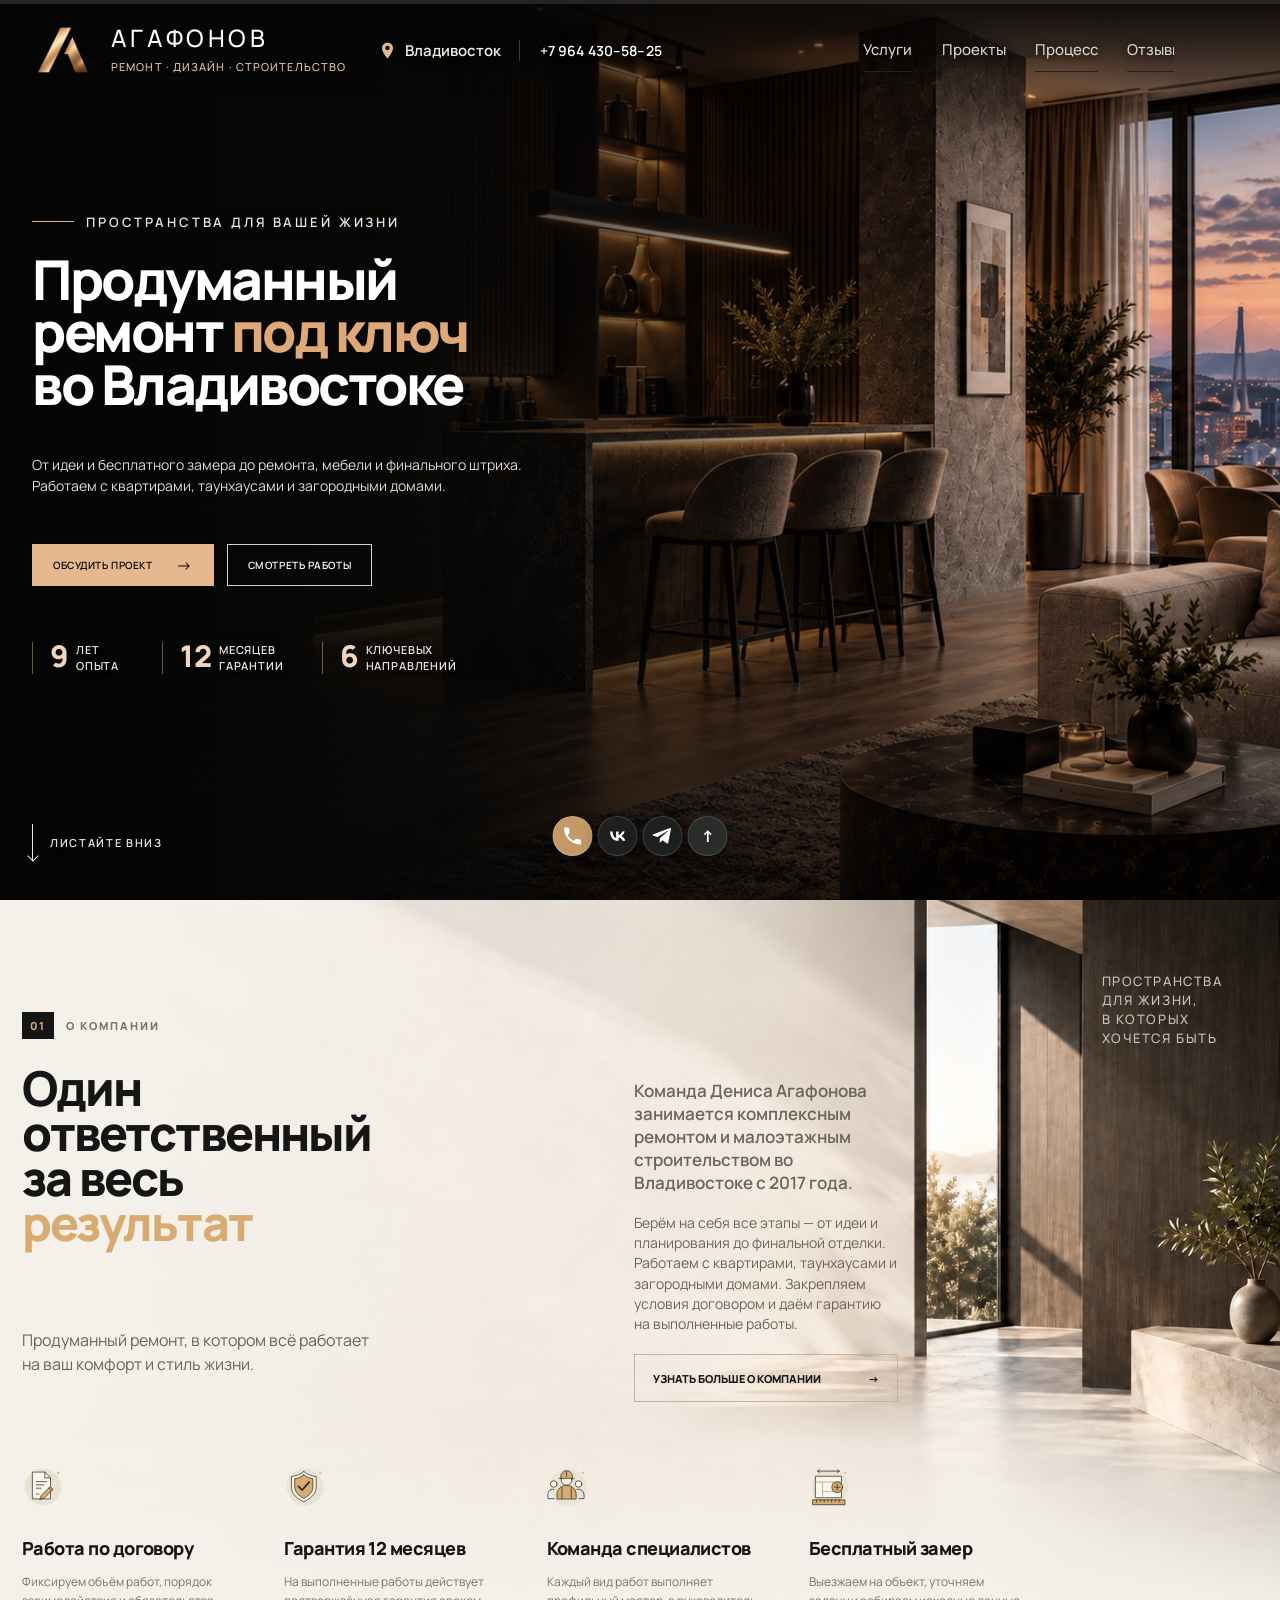
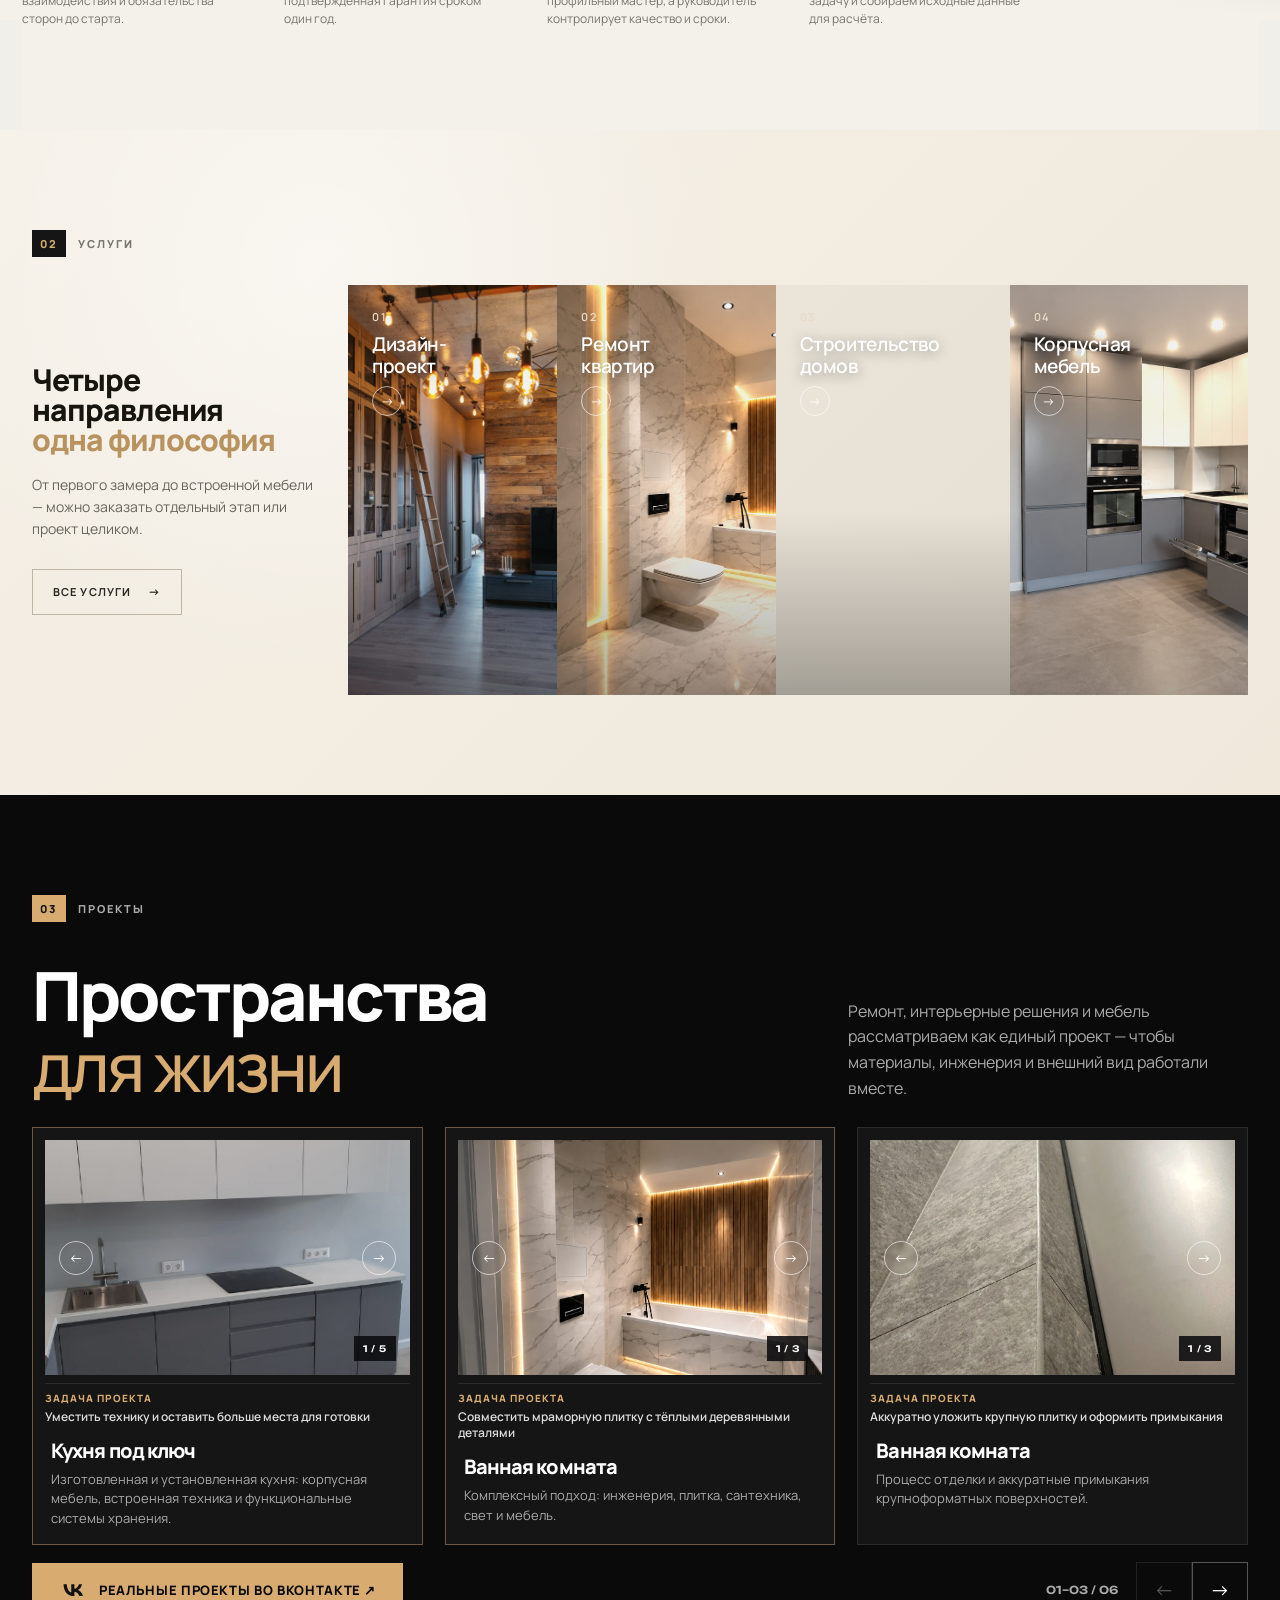
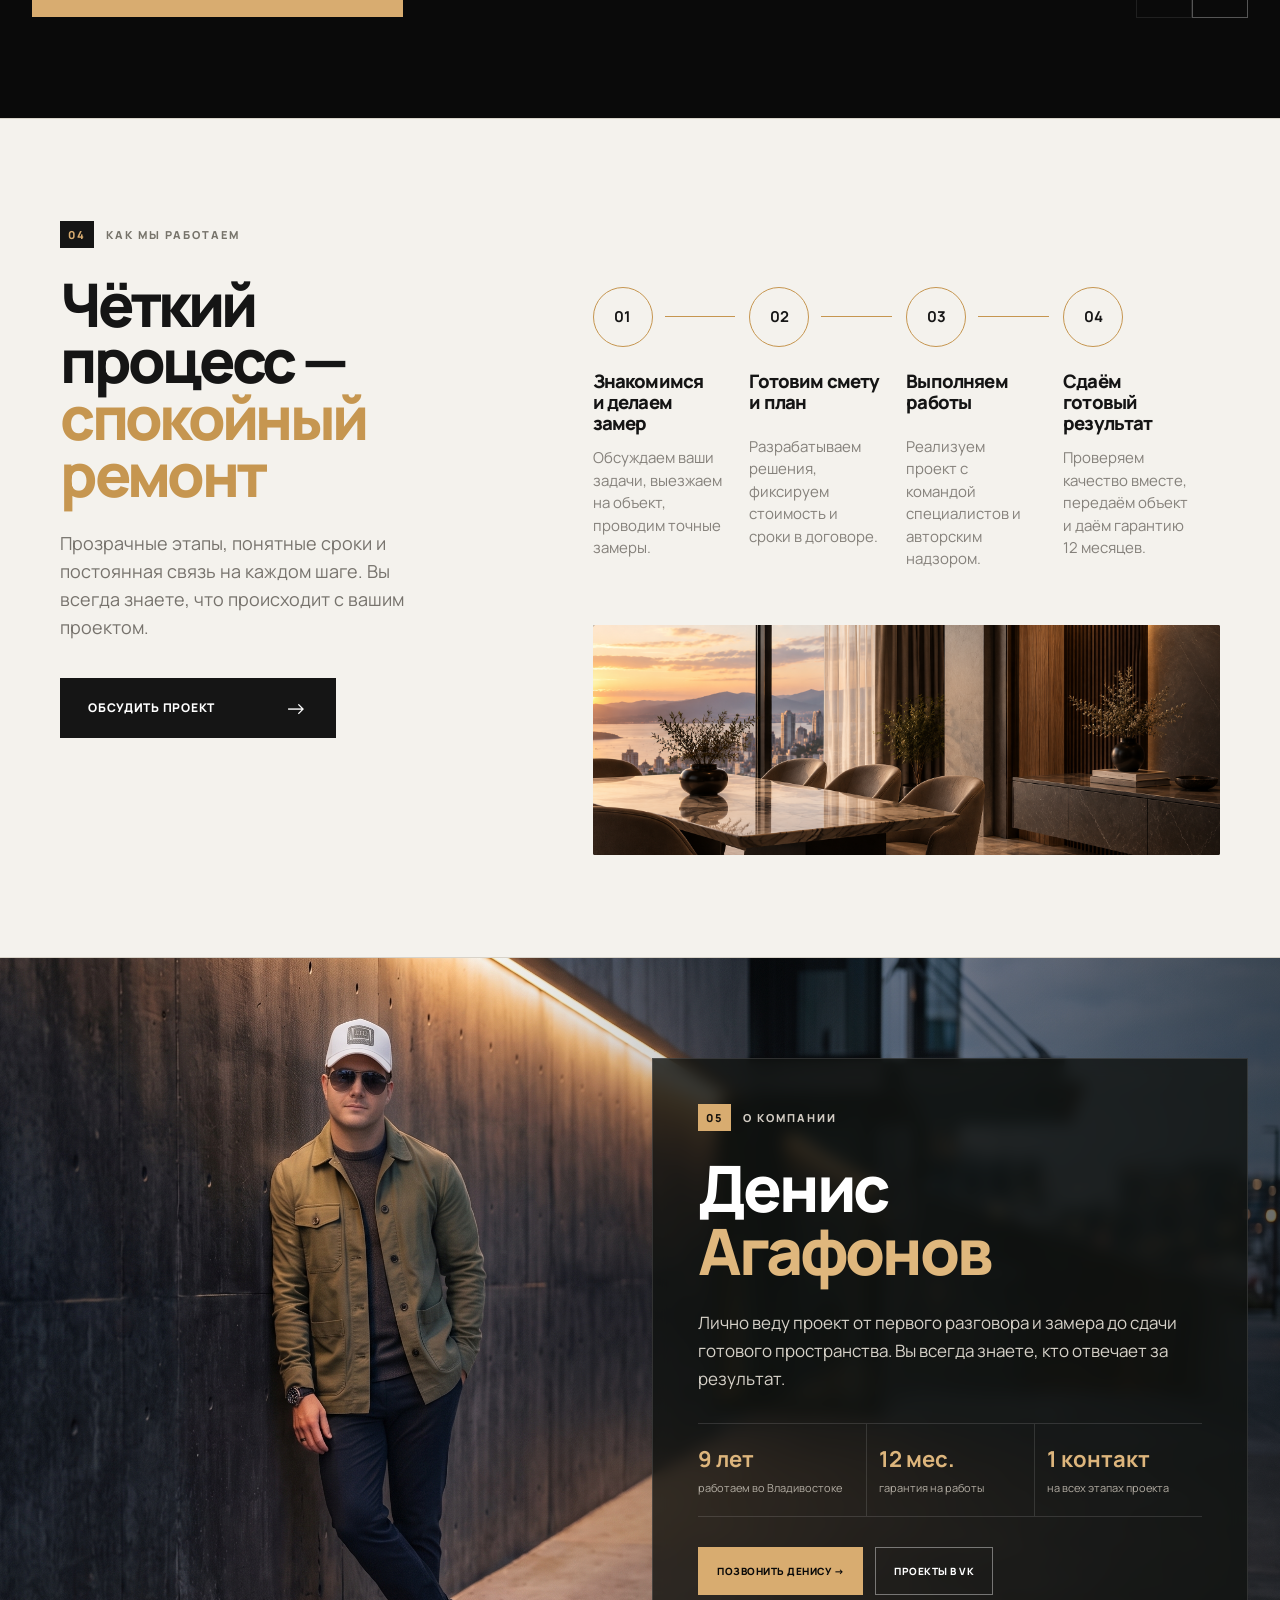
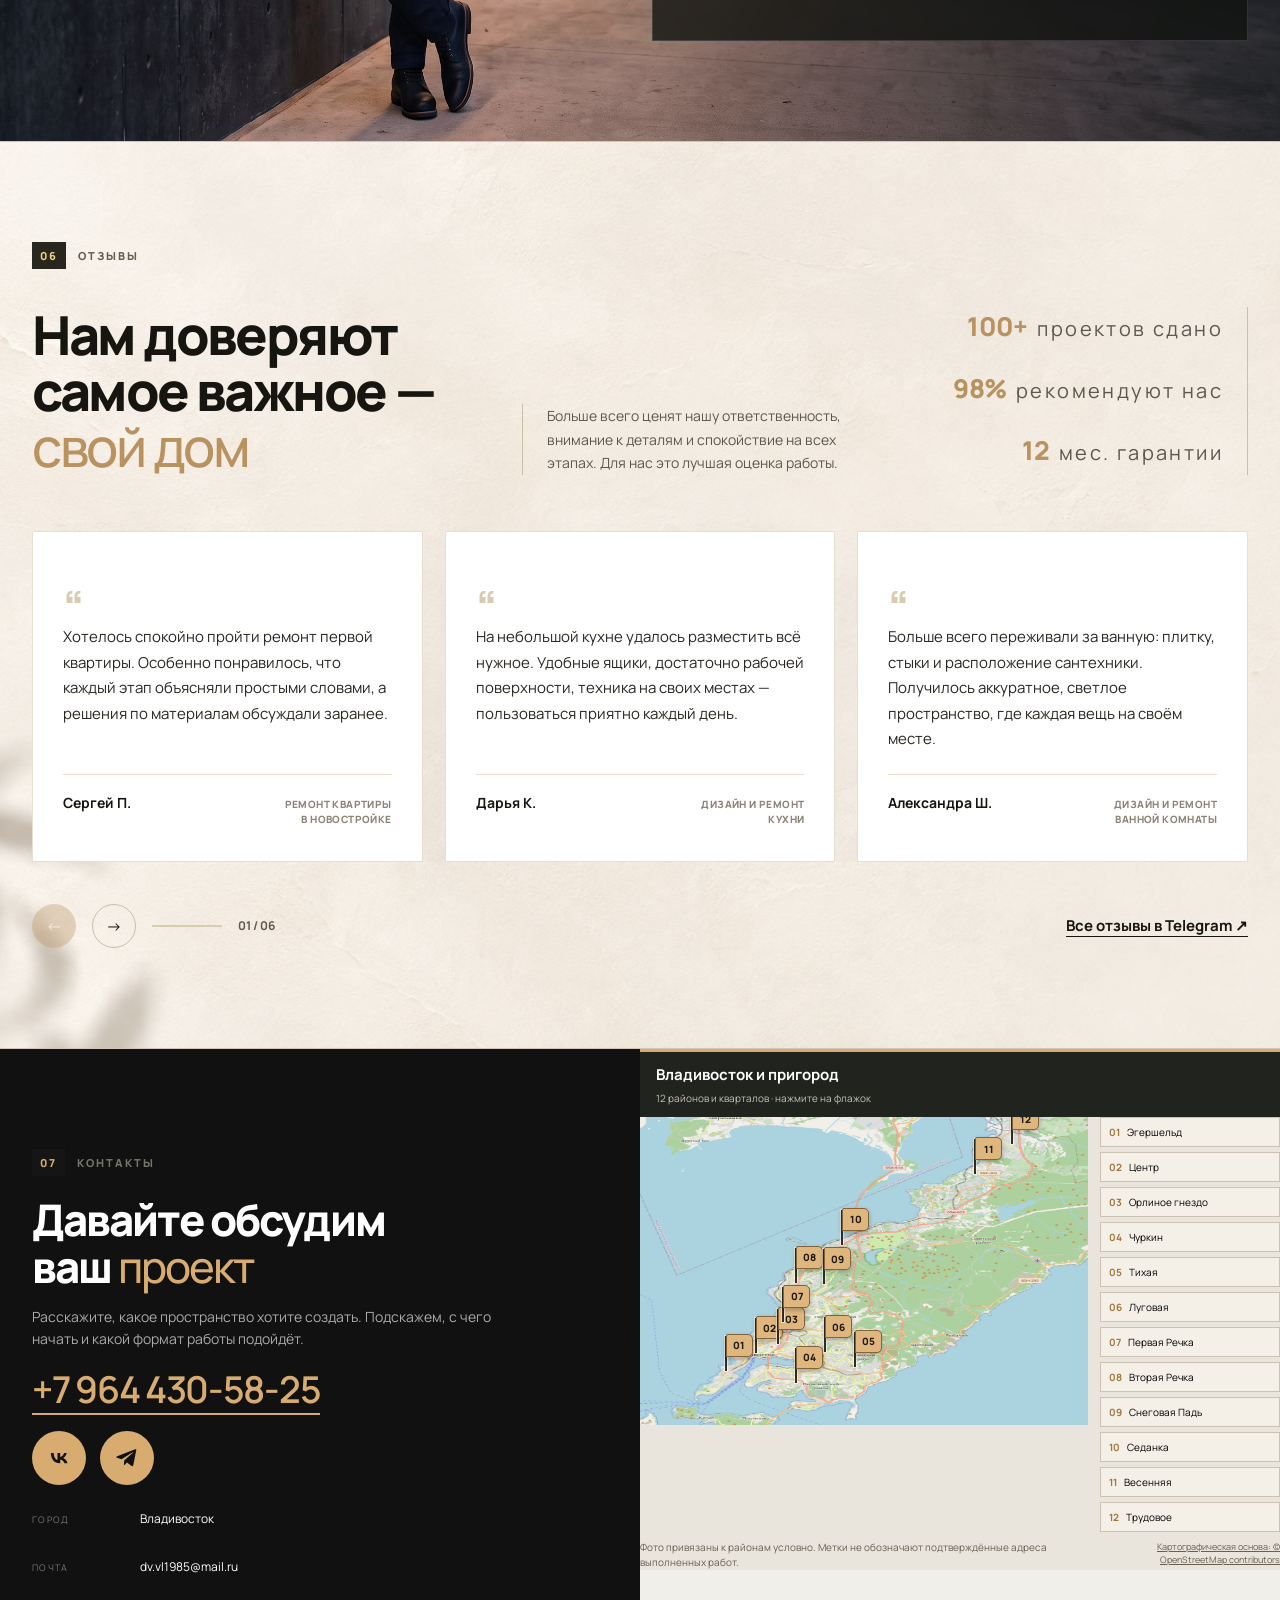
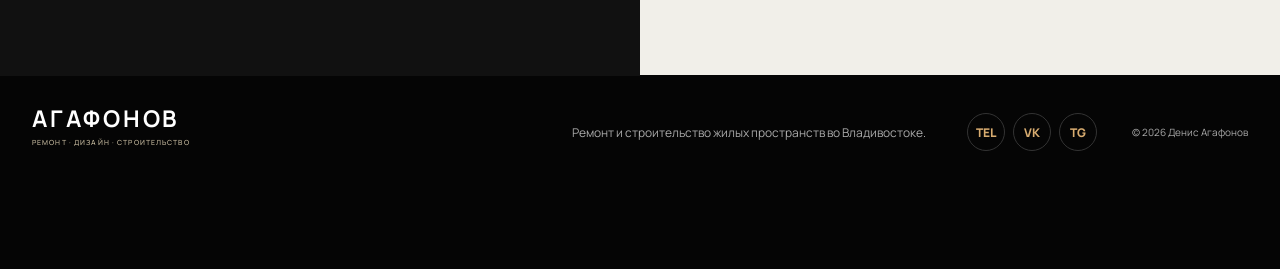
==== index.html @ ff54ab75 "Переделать первый и второй экраны, блок услуг Co-Authored-By: Claude Sonnet 5 <noreply@anthropic.com" ====
<!doctype html>
<html lang="ru">
<head>
  <meta charset="UTF-8">
  <meta name="viewport" content="width=device-width, initial-scale=1.0">
  <meta name="description" content="Денис Агафонов — ремонт квартир, таунхаусов и загородных домов, дизайн и строительство во Владивостоке.">
  <meta name="theme-color" content="#0b0b0b">
  <title>Денис Агафонов — ремонт и дизайн во Владивостоке</title>
  <link rel="icon" href="favicon.svg" type="image/svg+xml">
  <link rel="preconnect" href="https://fonts.googleapis.com">
  <link rel="preconnect" href="https://fonts.gstatic.com" crossorigin>
  <link href="https://fonts.googleapis.com/css2?family=Manrope:wght@400;500;600;700;800&family=Unbounded:wght@500;600;700&display=swap" rel="stylesheet">
  <link rel="stylesheet" href="styles.css?v=20260909">
  <link rel="stylesheet" href="responsive.css?v=20260909-3">
  <link rel="stylesheet" href="brand.css?v=20260910">
  <link rel="stylesheet" href="portfolio-map.css?v=20260910">
  <link rel="stylesheet" href="hero-motion.css?v=20260918-crisp">
<link rel="stylesheet" href="design-v3.css?v=32">
  <link rel="stylesheet" href="hero-reference.css?v=19">
</head>
<body>
  <div class="scroll-progress" aria-hidden="true"><span></span></div>
  <!-- PRELOADER TEMPORARILY DISABLED DURING DEVELOPMENT
  <div class="loader" aria-hidden="true"><div class="loader__brand"><svg class="brand-mark" viewBox="0 0 64 58" aria-hidden="true"><path d="M7 52 27 5h10L16 52Zm17 0L42 12l15 40H46l-4-12H30l-5 12Z"/></svg><span class="wordmark__name">ДЕНИС</span><span class="wordmark__title">АГАФОНОВ</span></div><div class="loader__caption">ремонт · дизайн · строительство</div><div class="loader__line"><span></span></div></div>
  -->

  <header class="header" id="header">
    <a class="brand" href="#top" aria-label="Денис Агафонов — на главную"><img class="brand-mark-image" src="assets/agafonov-mark-reference.png" alt="" aria-hidden="true">
      <span class="wordmark"><b class="wordmark__title">АГАФОНОВ</b><small class="wordmark__tagline">ремонт · дизайн · строительство</small></span>
    </a>
    <nav class="nav" aria-label="Основная навигация"><a href="#about">О компании</a><a href="#services">Услуги</a><a href="#projects">Проекты</a><a href="#process">Процесс</a><a href="#reviews">Отзывы</a><a href="#contact">Контакты</a></nav>
    <div class="header__contact"><span class="header__location" aria-label="Город Владивосток"><svg viewBox="0 0 24 24" aria-hidden="true"><path d="M12 2a7 7 0 0 0-7 7c0 5.2 7 13 7 13s7-7.8 7-13a7 7 0 0 0-7-7Zm0 9.5A2.5 2.5 0 1 1 12 6a2.5 2.5 0 0 1 0 5.5Z"/></svg>Владивосток</span><a class="header__phone" href="tel:+79644305825"><b>+7 964 430–58–25</b></a></div>
    <button class="menu-toggle" type="button" aria-label="Открыть меню" aria-expanded="false"><span></span><span></span><span></span></button>
  </header>

  <main id="top">
    <section class="hero">
      <div class="hero__slides" aria-hidden="true"><div class="hero__slide" style="background-image:url(assets/hero0.png)"></div><div class="hero__slide" style="background-image:url(assets/hero-agafonov-v2.png)"></div><div class="hero__slide" style="background-image:url(assets/hero-bathroom-hq.png)"></div><div class="hero__slide" style="background-image:url(assets/hero-kitchen-hq.png)"></div></div>
      <div class="hero__shade"></div>
      <div class="hero__content">
        <p class="eyebrow reveal">Пространства для вашей жизни</p>
        <h1 class="hero__title" aria-label="Продуманный ремонт под ключ во Владивостоке"><span aria-hidden="true">Продуманный</span><span aria-hidden="true">ремонт <em>под <i class="hero-key"><b class="hero-key__word">ключ</b><svg class="hero-key__icon" viewBox="0 0 240 90" fill="none" aria-hidden="true"><defs><linearGradient id="hero-key-beige" x1="48" y1="10" x2="65" y2="80" gradientUnits="userSpaceOnUse"><stop stop-color="#f5dfbd"/><stop offset=".25" stop-color="#e6c18d"/><stop offset=".52" stop-color="#d8ac70"/><stop offset=".78" stop-color="#bf915d"/><stop offset="1" stop-color="#a97b4b"/></linearGradient><linearGradient id="hero-key-edge" x1="24" y1="12" x2="100" y2="82" gradientUnits="userSpaceOnUse"><stop stop-color="#fff1d8" stop-opacity=".85"/><stop offset=".5" stop-color="#e6c495" stop-opacity=".45"/><stop offset="1" stop-color="#845d39" stop-opacity=".7"/></linearGradient></defs><path fill-rule="evenodd" clip-rule="evenodd" d="M35 10H66Q73 10 78 16L86 26Q90 30 90 35H220Q228 35 228 43V68Q228 75 221 75H205Q198 75 198 68V56H183V69H169V56H90Q89 62 85 67L78 75Q73 80 66 80H35Q28 80 23 75L15 66Q11 61 11 54V36Q11 29 15 24L23 15Q28 10 35 10ZM37 27Q34 27 32 30L29 34Q27 36 27 40V50Q27 54 30 57L33 61Q35 64 39 64H61Q65 64 67 61L71 57Q74 54 74 50V40Q74 36 71 33L67 29Q65 27 61 27Z" fill="url(#hero-key-beige)" stroke="url(#hero-key-edge)" stroke-width="1.4" stroke-linejoin="round"/><path d="M34 16H65Q70 16 74 21L81 29M95 40H218" stroke="#fff0d5" stroke-opacity=".65" stroke-width="2.2" stroke-linecap="round"/><path d="M34 74H66Q70 74 74 70M97 52H172M203 69H221" stroke="#805835" stroke-opacity=".5" stroke-width="2" stroke-linecap="round"/></svg></i></em></span><span aria-hidden="true">во Владивостоке</span></h1>
        <p class="hero__lead reveal">От идеи и бесплатного замера до ремонта, мебели и финального штриха. Работаем с квартирами, таунхаусами и загородными домами.</p>
        <div class="hero__actions reveal">
          <a class="button button--yellow" href="tel:+79644305825">Обсудить проект <b>→</b></a>
          <a class="button button--ghost" href="#projects">Смотреть работы</a>
        </div>
        <a class="hero__orbit" href="#process" aria-label="Перейти к процессу работы"><span>ДОГОВОР · ГАРАНТИЯ · ПОЛНЫЙ ЦИКЛ · </span><b>↓</b></a>
        <div class="hero__stats">
          <div><strong>9</strong><span>лет<br>опыта</span></div>
          <div><strong data-count="12">0</strong><span>месяцев<br>гарантии</span></div>
          <div><strong data-count="6">0</strong><span>ключевых<br>направлений</span></div>
        </div>
      </div>
      <a class="hero__scroll" href="#about"><span></span>листайте вниз</a>
      <nav class="contact-dock" aria-label="Быстрые контакты"><a href="tel:+79644305825" aria-label="Позвонить"><svg viewBox="0 0 24 24" aria-hidden="true"><path d="M6.6 10.8a15.8 15.8 0 0 0 6.6 6.6l2.2-2.2c.3-.3.7-.4 1.1-.2 1.2.4 2.5.7 3.9.7.6 0 1 .4 1 1v3.5c0 .6-.4 1-1 1C10.7 21.2 2.8 13.3 2.8 3.6c0-.6.4-1 1-1h3.5c.6 0 1 .4 1 1 0 1.4.2 2.7.7 3.9.1.4 0 .8-.2 1.1Z"/></svg></a><a href="https://vk.com/denis_agafonovv" target="_blank" rel="noopener" aria-label="ВКонтакте"><svg class="vk-icon" viewBox="0 0 24 24" aria-hidden="true"><path d="M12.8 17.2c-5.5 0-8.7-3.8-8.9-10.2h2.8c.1 4.7 2.2 6.6 3.8 7V7h2.7v4c1.6-.2 3.3-1.9 3.9-4h2.7a7.7 7.7 0 0 1-3.6 5.1c1.7.8 3.6 2.3 4.3 5.1h-3c-.7-2-2.2-3.5-4.3-3.7v3.7Z"/></svg></a><a href="https://t.me/Denis_Agafonovv" target="_blank" rel="noopener" aria-label="Telegram"><svg class="tg-icon" viewBox="0 0 24 24" aria-hidden="true"><path d="m21.3 4.1-3 15c-.2 1.1-.8 1.4-1.7.9L12 16.6l-2.2 2.1c-.2.3-.5.5-.9.5l.3-4.7 8.6-7.8c.4-.3-.1-.5-.6-.2L6.6 13.2 2 11.7c-1-.3-1-1 .2-1.5l17.9-6.9c.8-.3 1.5.2 1.2.8Z"/></svg></a><a class="contact-dock__top" href="#top" aria-label="Наверх">↑</a></nav>
    </section>

    <section class="section intro" id="about">
      <div class="section__label"><span>01</span> О компании</div>
      <div class="intro__grid">
        <div class="intro__statement reveal">
          <h2 class="section__title"><span>Один</span><span>ответственный</span><span>за весь</span><i>результат</i></h2>
          <p class="intro__directions">Продуманный ремонт, в котором всё работает<br>на ваш комфорт и стиль жизни.</p>
        </div>
        <div class="intro__copy reveal">
          <p class="lead">Команда Дениса Агафонова занимается комплексным ремонтом и малоэтажным строительством во Владивостоке с 2017 года.</p>
          <p>Берём на себя все этапы — от идеи и планирования до финальной отделки. Работаем с квартирами, таунхаусами и загородными домами. Закрепляем условия договором и даём гарантию на выполненные работы.</p>
          <a class="intro__more" href="#team">Узнать больше о компании <span>→</span></a>
        </div>
        <figure class="intro__visual reveal"><img src="assets/about-background-v3.png?v=2" alt="Минималистичный светлый интерьер с панорамным окном и отделкой из тёмного дерева" loading="lazy"><figcaption>Пространства<br>для жизни,<br>в которых<br>хочется быть</figcaption></figure>
      </div>
      <div class="principles" id="advantages" tabindex="0" aria-label="Наши преимущества. Листайте карточки">
        <article class="reveal"><b>01</b><img class="principle-art" src="assets/principle-contract.svg" alt="" loading="lazy"><h3>Работа по договору</h3><p>Фиксируем объём работ, порядок взаимодействия и обязательства сторон до старта.</p></article>
        <article class="reveal"><b>02</b><img class="principle-art" src="assets/principle-guarantee.svg" alt="" loading="lazy"><h3>Гарантия 12 месяцев</h3><p>На выполненные работы действует подтверждённая гарантия сроком один год.</p></article>
        <article class="reveal"><b>03</b><img class="principle-art" src="assets/principle-team.svg" alt="" loading="lazy"><h3>Команда специалистов</h3><p>Каждый вид работ выполняет профильный мастер, а руководитель контролирует качество и сроки.</p></article>
        <article class="reveal"><b>04</b><img class="principle-art" src="assets/principle-measure.svg" alt="" loading="lazy"><h3>Бесплатный замер</h3><p>Выезжаем на объект, уточняем задачу и собираем исходные данные для расчёта.</p></article>
      </div><div class="advantages-controls"><span class="advantages-counter">01 / 04</span><div><button type="button" class="advantages-prev" aria-label="Предыдущее преимущество">←</button><button type="button" class="advantages-next" aria-label="Следующее преимущество">→</button></div></div>
</section>
<section class="section services" id="services">
      <div class="section__label reveal"><span>02</span> Услуги</div>
      <div class="services__panorama">
        <div class="services__intro reveal">
          <h2 class="services__title">Четыре<br>направления<br><i>одна философия</i></h2>
          <p>От первого замера до встроенной мебели — можно заказать отдельный этап или проект целиком.</p>
          <a class="services__all" href="#contact"><span>Все услуги</span><i aria-hidden="true">→</i></a>
        </div>
        <a class="service-seg service-seg--01 reveal" href="#contact"><span class="service-seg__media" style="background-image:url(assets/project-1.jpg)"></span><span class="service-seg__content"><span class="service-seg__num">01</span><span class="service-seg__name">Дизайн-<br>проект</span><span class="service-seg__arrow" aria-hidden="true">→</span></span></a>
        <a class="service-seg service-seg--02 reveal" href="#contact"><span class="service-seg__media" style="background-image:url(assets/hero-bathroom-hq.png)"></span><span class="service-seg__content"><span class="service-seg__num">02</span><span class="service-seg__name">Ремонт<br>квартир</span><span class="service-seg__arrow" aria-hidden="true">→</span></span></a>
        <a class="service-seg service-seg--03 reveal" href="#contact"><span class="service-seg__media" style="background-image:url(assets/about-background-v2.png);background-position:right center"></span><span class="service-seg__content"><span class="service-seg__num">03</span><span class="service-seg__name">Строительство<br>домов</span><span class="service-seg__arrow" aria-hidden="true">→</span></span></a>
        <a class="service-seg service-seg--04 reveal" href="#contact"><span class="service-seg__media" style="background-image:url(assets/hero-kitchen-hq.png)"></span><span class="service-seg__content"><span class="service-seg__num">04</span><span class="service-seg__name">Корпусная<br>мебель</span><span class="service-seg__arrow" aria-hidden="true">→</span></span></a>
      </div>
    </section>

    <section class="projects" id="projects">
      <div class="section projects__head">
        <div class="section__label section__label--light reveal"><span>03</span> Проекты</div>
        <div class="projects__head-row">
          <h2 class="section__title reveal">Пространства<br><i>для жизни</i></h2>
          <p class="reveal">Ремонт, интерьерные решения и мебель рассматриваем как единый проект — чтобы материалы, инженерия и внешний вид работали вместе.</p>
        </div>
      </div>
      <div class="project-carousel reveal" aria-label="Карусель проектов Дениса Агафонова">
        <div class="project-track">
          <article class="project-card project-card--verified project-card--kitchen"><button class="project-card__main" type="button" data-gallery="14"><img src="assets/kitchen-12766-01.jpg" alt="Установленная кухня — рабочая зона с мойкой и варочной панелью"></button><div class="project-card__thumbs" hidden><button type="button" data-gallery="15"><img src="assets/kitchen-12766-02.jpg" alt="Пеналы кухни со встроенной техникой"></button><button type="button" data-gallery="16"><img src="assets/kitchen-12766-03.jpg" alt="Общий вид установленной угловой кухни"></button><button type="button" data-gallery="17"><img src="assets/kitchen-12766-04.jpg" alt="Угловая кухня с серыми и белыми фасадами"></button><button type="button" data-gallery="18"><img src="assets/kitchen-12766-05.jpg" alt="Фурнитура и выдвижные системы готовой кухни"></button></div><div class="project-card__source"><span>Задача проекта</span>Уместить технику и оставить больше места для готовки</div><h3>Кухня под ключ</h3><p>Изготовленная и установленная кухня: корпусная мебель, встроенная техника и функциональные системы хранения.</p></article>
          <article class="project-card project-card--verified"><button class="project-card__main" type="button" data-gallery="13"><img src="assets/vk-bathroom-clean.png" alt="Светлая ванная комната с мраморной плиткой и деревянными рейками"></button><div class="project-card__thumbs" hidden><button type="button" data-gallery="0"><img src="assets/denis-01.jpg" alt="Деталь отделки ванной комнаты"></button><button type="button" data-gallery="1"><img src="assets/denis-02.jpg" alt="Фрагмент отделки ванной комнаты"></button></div><div class="project-card__source"><span>Задача проекта</span>Совместить мраморную плитку с тёплыми деревянными деталями</div><h3>Ванная комната</h3><p>Комплексный подход: инженерия, плитка, сантехника, свет и мебель.</p></article>
          <article class="project-card"><button class="project-card__main" type="button" data-gallery="0"><img src="assets/denis-01.jpg" alt="Отделка ванной комнаты — проект Дениса Агафонова"></button><div class="project-card__thumbs" hidden><button type="button" data-gallery="1"><img src="assets/denis-02.jpg" alt="Деталь отделки ванной комнаты"></button><button type="button" data-gallery="2"><img src="assets/denis-03.jpg" alt="Фрагмент ремонта ванной комнаты"></button></div><div class="project-card__source"><span>Задача проекта</span>Аккуратно уложить крупную плитку и оформить примыкания</div><h3>Ванная комната</h3><p>Процесс отделки и аккуратные примыкания крупноформатных поверхностей.</p></article>
          <article class="project-card"><button class="project-card__main" type="button" data-gallery="3"><img src="assets/denis-13.jpg" alt="Предчистовая отделка квартиры площадью 64,8 квадратного метра"></button><div class="project-card__thumbs" hidden><button type="button" data-gallery="4"><img src="assets/denis-14.jpg" alt="Подготовленные стены квартиры"></button><button type="button" data-gallery="5"><img src="assets/denis-15.jpg" alt="Инженерные работы в квартире"></button></div><div class="project-card__source"><span>Задача проекта</span>Подготовить квартиру к чистовой отделке</div><h3>Предчистовая отделка</h3><p>Перегородки, электромонтаж, разводка воды, кондиционирование, штукатурка и шпаклёвка.</p></article>
          <article class="project-card"><button class="project-card__main" type="button" data-gallery="8"><img src="assets/denis-20.jpg" alt="Деталь завершённого ремонта"></button><div class="project-card__thumbs" hidden><button type="button" data-gallery="6"><img src="assets/denis-18.jpg" alt="Процесс комплексного ремонта квартиры"></button><button type="button" data-gallery="7"><img src="assets/denis-19.jpg" alt="Чистовая отделка квартиры"></button></div><div class="project-card__source"><span>Задача проекта</span>Пройти все этапы ремонта — от подготовки до отделки</div><h3>Ремонт квартиры</h3><p>Последовательные этапы отделки с демонстрацией результата до и после.</p></article>
          <article class="project-card"><button class="project-card__main" type="button" data-gallery="9"><img src="assets/denis-27.jpg" alt="Чистовая отделка комнаты с напольным покрытием"></button><div class="project-card__thumbs" hidden><button type="button" data-gallery="10"><img src="assets/denis-28.jpg" alt="Укладка напольного покрытия"></button><button type="button" data-gallery="11"><img src="assets/denis-29.jpg" alt="Готовая светлая комната после отделки"></button></div><div class="project-card__source"><span>Задача проекта</span>Завершить стены и уложить напольное покрытие</div><h3>Чистовая отделка</h3><p>Подготовка стен, укладка покрытия и аккуратное завершение жилых комнат.</p></article>
        </div>
        <div class="projects__footer">
          <div class="projects__cta"><a class="button button--yellow" href="https://vk.com/denis_agafonovv" target="_blank" rel="noopener"><svg class="projects-vk-icon" viewBox="0 0 24 24" aria-hidden="true"><path d="M12.8 17.2c-5.5 0-8.7-3.8-8.9-10.2h2.8c.1 4.7 2.2 6.6 3.8 7V7h2.7v4c1.6-.2 3.3-1.9 3.9-4h2.7a7.7 7.7 0 0 1-3.6 5.1c1.7.8 3.6 2.3 4.3 5.1h-3c-.7-2-2.2-3.5-4.3-3.7v3.7Z"/></svg>Реальные проекты во ВКонтакте ↗</a></div>
          <div class="project-controls"><p><span class="project-current">01–02</span> / 06</p><div><button class="project-prev" type="button" aria-label="Предыдущие проекты">←</button><button class="project-next" type="button" aria-label="Следующие проекты">→</button></div></div>
        </div>
      </div>
    </section>

    <section class="process" id="process">
      <div class="process__inner">
        <div class="process__intro reveal">
          <div class="section__label"><span>04</span> Как мы работаем</div>
          <h2>Чёткий<br>процесс —<br><em>спокойный<br>ремонт</em></h2>
          <p>Прозрачные этапы, понятные сроки и постоянная связь на каждом шаге. Вы всегда знаете, что происходит с вашим проектом.</p>
          <a class="process__button" href="tel:+79644305825">Обсудить проект <b>→</b></a>
        </div>
        <div class="process__content">
          <div class="timeline">
            <article class="reveal"><span>01</span><div><h3>Знакомимся<br>и делаем замер</h3><p>Обсуждаем ваши задачи, выезжаем на объект, проводим точные замеры.</p></div></article>
            <article class="reveal"><span>02</span><div><h3>Готовим смету<br>и план</h3><p>Разрабатываем решения, фиксируем стоимость и сроки в договоре.</p></div></article>
            <article class="reveal"><span>03</span><div><h3>Выполняем<br>работы</h3><p>Реализуем проект с командой специалистов и авторским надзором.</p></div></article>
            <article class="reveal"><span>04</span><div><h3>Сдаём готовый<br>результат</h3><p>Проверяем качество вместе, передаём объект и даём гарантию 12 месяцев.</p></div></article>
          </div>
          <figure class="process__image reveal">
            <img src="assets/process-interior-v2.png" alt="Современная столовая с панорамным видом на закат">
          </figure>
        </div>
      </div>
    </section>

    <section class="company" id="team">
      <div class="company__backdrop"><img src="assets/denis-wide-mirrored-source.jfif?v=2" alt="Денис Агафонов в современном городском пространстве"></div>
      <div class="company__copy"><div class="section__label"><span>05</span> О КОМПАНИИ</div><h2>Денис<br><em>Агафонов</em></h2><p class="lead">Лично веду проект от первого разговора и замера до сдачи готового пространства. Вы всегда знаете, кто отвечает за результат.</p><div class="company__facts"><div><b>9 лет</b><span>работаем во Владивостоке</span></div><div><b>12 мес.</b><span>гарантия на работы</span></div><div><b>1 контакт</b><span>на всех этапах проекта</span></div></div><div class="actions"><a class="button button--yellow" href="tel:+79644305825">ПОЗВОНИТЬ ДЕНИСУ →</a><a class="button button--ghost" href="https://vk.com/denis_agafonovv" target="_blank" rel="noopener">ПРОЕКТЫ В VK</a></div></div>
    </section>

    <section class="reviews" id="reviews">
      <div class="section reviews__inner">
        <div class="section__label section__label--light reveal"><span>06</span> Отзывы</div>
        <div class="reviews__top reveal">
          <h2 class="section__title">Нам доверяют<br>самое важное —<br><i>свой дом</i></h2>
          <p class="reviews__intro">Больше всего ценят нашу ответственность, внимание к деталям и спокойствие на всех этапах. Для нас это лучшая оценка работы.</p>
          <div class="reviews__stats">
            <div><b>100+</b><span>проектов сдано</span></div>
            <div><b>98%</b><span>рекомендуют нас</span></div>
            <div><b>12</b><span>мес. гарантии</span></div>
          </div>
        </div>
        <div class="reviews__viewport reveal" tabindex="0" aria-label="Карусель демонстрационных отзывов">
          <div class="reviews__track">
            <blockquote><div class="review__quote">”</div><p>Хотелось спокойно пройти ремонт первой квартиры. Особенно понравилось, что каждый этап объясняли простыми словами, а решения по материалам обсуждали заранее.</p><footer><b>Сергей П.</b><span>Ремонт квартиры<br>в новостройке</span></footer></blockquote>
            <blockquote><div class="review__quote">”</div><p>На небольшой кухне удалось разместить всё нужное. Удобные ящики, достаточно рабочей поверхности, техника на своих местах — пользоваться приятно каждый день.</p><footer><b>Дарья К.</b><span>Дизайн и ремонт<br>кухни</span></footer></blockquote>
            <blockquote><div class="review__quote">”</div><p>Больше всего переживали за ванную: плитку, стыки и расположение сантехники. Получилось аккуратное, светлое пространство, где каждая вещь на своём месте.</p><footer><b>Александра Ш.</b><span>Дизайн и ремонт<br>ванной комнаты</span></footer></blockquote>
            <blockquote><div class="review__quote">”</div><p>Было удобно обсуждать все вопросы с одним человеком. Фотографии по ходу работ помогали понимать, что уже готово и какой этап будет следующим.</p><footer><b>Андрей М.</b><span>Комплексный ремонт<br>квартиры</span></footer></blockquote>
            <blockquote><div class="review__quote">”</div><p>Сначала разобрались с планировкой и освещением. Благодаря этому не пришлось переделывать розетки после установки мебели. Дом стал гораздо удобнее.</p><footer><b>Елена В.</b><span>Комплексный ремонт<br>частного дома</span></footer></blockquote>
            <blockquote><div class="review__quote">”</div><p>Хотели простой интерьер с тёплыми материалами. Понравилось внимание к деталям: ровным примыканиям, спокойному свету и удобному хранению.</p><footer><b>Михаил С.</b><span>Дизайн<br>интерьера</span></footer></blockquote>
          </div>
        </div>
        <div class="reviews__bottom reveal">
          <div class="reviews__nav">
            <button class="review-prev" type="button" aria-label="Предыдущая карточка">←</button>
            <button class="review-next" type="button" aria-label="Следующая карточка">→</button>
            <span class="reviews__progress"><i></i></span>
            <b class="reviews__count">01 / 06</b>
          </div>
          <a class="reviews__link" href="https://t.me/Denis_Agafonovv" target="_blank" rel="noopener">Все отзывы в Telegram ↗</a>
        </div>
      </div>
    </section>

    <section class="contact" id="contact">
      <div class="contact__info">
        <div class="section__label reveal"><span>07</span> Контакты</div>
        <h2 class="section__title reveal">Давайте обсудим<br>ваш <i>проект</i></h2>
        <p class="contact__lead reveal">Расскажите, какое пространство хотите создать. Подскажем, с чего начать и какой формат работы подойдёт.</p>
        <a class="contact__phone reveal" href="tel:+79644305825">+7 964 430-58-25</a>
        <div class="contact__socials reveal">
          <a class="contact__social" href="https://vk.com/denis_agafonovv" target="_blank" rel="noopener" aria-label="ВКонтакте"><svg viewBox="0 0 24 24" aria-hidden="true"><path d="M12.8 17.2c-5.5 0-8.7-3.8-8.9-10.2h2.8c.1 4.7 2.2 6.6 3.8 7V7h2.7v4c1.6-.2 3.3-1.9 3.9-4h2.7a7.7 7.7 0 0 1-3.6 5.1c1.7.8 3.6 2.3 4.3 5.1h-3c-.7-2-2.2-3.5-4.3-3.7v3.7Z"/></svg><span>ВКонтакте</span></a>
          <a class="contact__social" href="https://t.me/Denis_Agafonovv" target="_blank" rel="noopener" aria-label="Telegram"><svg viewBox="0 0 24 24" aria-hidden="true"><path d="m21.3 4.1-3 15c-.2 1.1-.8 1.4-1.7.9L12 16.6l-2.2 2.1c-.2.3-.5.5-.9.5l.3-4.7 8.6-7.8c.4-.3-.1-.5-.6-.2L6.6 13.2 2 11.7c-1-.3-1-1 .2-1.5l17.9-6.9c.8-.3 1.5.2 1.2.8Z"/></svg><span>Telegram</span></a>
        </div>
        <div class="contact__details reveal"><div><small>Город</small><p>Владивосток</p></div><div><small>Почта</small><a href="mailto:dv.vl1985@mail.ru">dv.vl1985@mail.ru</a></div></div>
      </div>
      <div class="contact__map">
        <div class="static-map-heading"><b>Владивосток и пригород</b><span>12 районов и кварталов · нажмите на флажок</span></div>
        <div class="static-map-frame"><div id="service-map" role="region" aria-label="Карта Владивостока с условными метками районов"></div><div class="static-map-details" hidden role="region" aria-label="Фотография проекта"></div></div>
        <div class="map-districts" aria-label="Выбрать район"></div>
        <p class="static-map-note">Фото привязаны к районам условно. Метки не обозначают подтверждённые адреса выполненных работ.</p>
        <a class="static-map-credit" href="https://www.openstreetmap.org/copyright" target="_blank" rel="noopener">Картографическая основа: © OpenStreetMap contributors</a>
      </div>
    </section>
  </main>

  <footer class="footer"><a class="footer__brand" href="#top" aria-label="Агафонов — на главную"><span class="wordmark"><b class="wordmark__title">АГАФОНОВ</b><small class="wordmark__tagline">ремонт · дизайн · строительство</small></span></a><p>Ремонт и строительство жилых пространств во Владивостоке.</p><div class="footer__social"><a href="tel:+79644305825" aria-label="Позвонить">TEL</a><a href="https://vk.com/denis_agafonovv" target="_blank" rel="noopener" aria-label="ВКонтакте">VK</a><a href="https://t.me/Denis_Agafonovv" target="_blank" rel="noopener" aria-label="Telegram">TG</a></div><small>© 2026 Денис Агафонов</small></footer>

  <div class="lightbox" role="dialog" aria-modal="true" aria-label="Просмотр проекта" aria-hidden="true"><button class="lightbox__close" type="button" aria-label="Закрыть галерею">×</button><button class="lightbox__prev" type="button" aria-label="Предыдущее фото">←</button><figure><img src="assets/project-1.jpg" alt=""><figcaption><span>Ремонт и дизайн</span><b class="lightbox__counter">01 / 07</b></figcaption></figure><button class="lightbox__next" type="button" aria-label="Следующее фото">→</button></div>
  <script src="script.js?v=20260918-crisp-hero"></script>
  <script src="map.js?v=static-1"></script>
  <script src="enhancements.js?v=4"></script>
</body>
</html>
---- styles.css ----
:root{--yellow:#d8ac70;--yellow2:#ebc99a;--black:#0b0b0b;--ink:#151515;--paper:#f1efe9;--muted:#77746b;--line:#d7d2c7;--white:#fff;--radius:4px;--max:1240px}
*{box-sizing:border-box}html{scroll-behavior:smooth;scroll-padding-top:82px;scrollbar-color:var(--yellow) var(--black);scrollbar-width:thin}body{margin:0;background:var(--paper);color:var(--ink);font-family:Manrope,Arial,sans-serif;overflow-x:hidden}body::-webkit-scrollbar{width:11px}body::-webkit-scrollbar-track{background:var(--black)}body::-webkit-scrollbar-thumb{background:var(--yellow);border:2px solid var(--black);border-radius:20px}a{color:inherit;text-decoration:none}img{display:block;max-width:100%}.loader{position:fixed;inset:0;background:#050505;z-index:9999;display:grid;place-items:center;color:var(--yellow);transition:opacity .7s,visibility .7s}.loader.is-done{opacity:0;visibility:hidden}.loader__brand{font:700 clamp(28px,5vw,72px)/1 Unbounded,sans-serif;letter-spacing:.08em}.loader__line{position:absolute;left:0;right:0;bottom:0;height:5px;background:#1a1a1a}.loader__line span{display:block;height:100%;background:var(--yellow);animation:load 1.25s cubic-bezier(.7,0,.2,1) forwards}@keyframes load{from{width:0}to{width:100%}}
.header{position:fixed;z-index:100;top:0;left:0;width:100%;height:104px;padding:0 max(22px,4vw);display:flex;align-items:center;gap:36px;color:#fff;transition:height .35s ease,background-color .35s ease,box-shadow .35s ease;background:linear-gradient(#000b,transparent)}.header.is-scrolled{height:72px;background:rgba(8,8,8,.86);box-shadow:0 8px 30px #0004}.brand{display:flex;align-items:center;gap:11px;min-width:230px}.brand img{width:54px;height:54px;min-width:54px;object-fit:cover;border-radius:50%}.brand b{font:600 14px/1.1 Unbounded}.brand small{display:block;margin-top:5px;font-size:8px;letter-spacing:.12em;text-transform:uppercase;color:#bbb}.header.is-scrolled .brand img{width:54px;height:54px}.nav{display:flex;justify-content:center;gap:25px;margin:auto}.nav a{font-size:13px;font-weight:700;position:relative;padding:12px 0}.nav a:after{content:"";position:absolute;left:0;bottom:5px;width:0;height:2px;background:var(--yellow);transition:.25s}.nav a:hover:after,.nav a.active:after{width:100%}.nav a.active{color:var(--yellow)}.header__phone{text-align:right;white-space:nowrap}.header__phone small{display:block;font-size:10px;color:#aaa}.header__phone b{font-size:14px}.menu-toggle{display:none;background:none;border:0;width:42px;height:42px}.menu-toggle span{display:block;width:25px;height:2px;background:#fff;margin:6px auto}.quick-links{position:fixed;right:0;top:44%;z-index:80;display:grid;gap:4px}.quick-links a{width:48px;height:48px;background:var(--yellow);color:#000;display:grid;place-items:center;font-weight:800;border-radius:4px 0 0 4px;position:relative}.quick-links a span{position:absolute;right:50px;background:#111;color:#fff;padding:9px 12px;font-size:11px;white-space:nowrap;opacity:0;transform:translateX(8px);pointer-events:none;transition:.25s}.quick-links a:hover span{opacity:1;transform:none}
.hero{height:max(760px,100svh);min-height:700px;position:relative;color:#fff;overflow:hidden;background:#111}.hero__photo{position:absolute;inset:0;background:url('assets/project-1.jpg') center 45%/cover no-repeat;transform:scale(1.04);animation:herozoom 12s ease-out forwards}@keyframes herozoom{to{transform:scale(1)}}.hero__photo:after{content:"";position:absolute;inset:0;background:rgba(241,205,41,.12);mix-blend-mode:color}.hero__shade{position:absolute;inset:0;background:linear-gradient(90deg,#050505ee 0%,#0808089e 48%,#0001 80%),linear-gradient(0deg,#0009 0,transparent 45%)}.hero__content{position:relative;z-index:2;width:min(var(--max),calc(100% - 44px));margin:auto;padding-top:clamp(150px,19vh,210px)}.eyebrow,.section__label{font-size:11px;font-weight:800;letter-spacing:.18em;text-transform:uppercase}.eyebrow{color:var(--yellow);display:flex;align-items:center;gap:12px}.eyebrow:before{content:"";width:45px;height:2px;background:var(--yellow)}.hero__title{margin:24px 0 26px;font:600 clamp(48px,7.2vw,108px)/.92 Unbounded,sans-serif;letter-spacing:-.06em;max-width:1100px}.hero__title span{display:block;opacity:0;transform:translateY(55px);animation:titleIn .8s forwards}.hero__title span:nth-child(1){animation-delay:1.15s}.hero__title span:nth-child(2){animation-delay:1.3s}.hero__title span:nth-child(3){animation-delay:1.45s}.hero__title em,.section__title i{font-style:normal;color:var(--yellow)}@keyframes titleIn{to{opacity:1;transform:none}}.hero__lead{max-width:610px;font-size:16px;line-height:1.7;color:#d9d9d9}.hero__actions{display:flex;gap:12px;margin-top:30px}.button{min-height:54px;padding:0 26px;display:inline-flex;align-items:center;justify-content:center;gap:24px;font-size:clamp(13px,.8vw,16px);font-weight:800;text-transform:uppercase;letter-spacing:.05em;border:1px solid transparent;transition:.25s}.button--yellow{background:var(--yellow);color:#090909}.button--yellow:hover{background:var(--yellow2);transform:translateY(-2px)}.button--ghost{border-color:#ffffff66;color:#fff}.button--ghost:hover{background:#fff;color:#111}.hero__stats{position:absolute;right:0;bottom:90px;display:flex;gap:40px}.hero__stats div{display:flex;align-items:center;gap:12px}.hero__stats strong{font:600 37px/1 Unbounded;color:var(--yellow)}.hero__stats span{font-size:10px;line-height:1.4;text-transform:uppercase;letter-spacing:.08em;color:#aaa}.hero__scroll{position:absolute;z-index:4;left:4vw;bottom:70px;font-size:10px;text-transform:uppercase;letter-spacing:.13em;display:flex;align-items:center;gap:12px;color:#ccc}.hero__scroll span{width:34px;height:1px;background:var(--yellow)}.hero__wave{position:absolute;z-index:3;left:-2%;bottom:-1px;width:104%;height:100px;fill:var(--paper)}
.section{max-width:var(--max);margin:auto;padding:120px 22px}.section__label{display:flex;align-items:center;gap:12px;color:var(--muted);margin-bottom:38px}.section__label span{color:var(--yellow);background:#151515;padding:6px 8px}.section__label--light{color:#aaa}.section__label--light span{background:var(--yellow);color:#111}.section__title{margin:0;font:600 clamp(38px,5vw,70px)/1.04 Unbounded,sans-serif;letter-spacing:-.05em}.section__title i{font-weight:500}.intro__grid,.section__head{display:grid;grid-template-columns:1.3fr .7fr;gap:70px;align-items:start}.intro__copy{padding-top:8px}.intro__copy .lead{font-size:21px;line-height:1.5;font-weight:600;margin-top:0}.intro__copy p{line-height:1.8;color:#605e58}.principles{display:grid;grid-template-columns:repeat(4,1fr);margin-top:85px;border-top:1px solid var(--line)}.principles article{padding:32px 25px 0 0;border-right:1px solid var(--line);min-height:220px}.principles article+article{padding-left:25px}.principles article:last-child{border-right:0}.principles b{font:600 12px Unbounded;color:#a39f95}.principles h3{margin:35px 0 12px;font:600 18px Unbounded}.principles p{font-size:clamp(14px,.85vw,17px);line-height:1.65;color:var(--muted)}
.services{padding-top:55px}.section__head p{max-width:380px;margin:18px 0 0;font-size:16px;line-height:1.7;color:var(--muted)}.services__grid{display:grid;grid-template-columns:repeat(2,1fr);margin-top:60px;border-top:1px solid var(--line);border-left:1px solid var(--line)}.service{min-height:390px;padding:42px;border-right:1px solid var(--line);border-bottom:1px solid var(--line);position:relative;display:flex;flex-direction:column;align-items:flex-start;overflow:hidden}.service__num{font:600 12px Unbounded;color:#aaa}.service__price{margin-top:auto;background:var(--yellow);padding:7px 10px;font-size:11px;font-weight:800;text-transform:uppercase}.service h3{font:600 clamp(25px,3vw,42px)/1.1 Unbounded;margin:18px 0}.service p{max-width:480px;font-size:14px;line-height:1.7;color:var(--muted)}.service a{margin-top:18px;font-size:12px;font-weight:800;text-transform:uppercase;border-bottom:1px solid}.service--dark{background:#111;color:#fff}.service--dark p{color:#aaa}.service--image{grid-row:span 2;min-height:780px;color:#fff;padding:0}.service--image img{position:absolute;inset:0;width:100%;height:100%;object-fit:cover}.service--image:after{content:"";position:absolute;inset:0;background:linear-gradient(transparent 30%,#000e)}.service__overlay{position:absolute;z-index:2;left:42px;right:42px;bottom:45px}.service__overlay span{background:var(--yellow);color:#111;font-size:11px;font-weight:800;padding:7px 10px}.service__overlay p{color:#ddd}
.projects{background:#0a0a0a;color:#fff;padding-bottom:100px}.projects__head{padding-top:100px;padding-bottom:26px}.projects__head-row{display:flex;justify-content:space-between;align-items:flex-end;flex-wrap:wrap;gap:30px}.projects__head-row>p{max-width:400px;margin:0;line-height:1.6;color:#aaa}.gallery{display:grid;grid-template-columns:repeat(3,1fr);grid-auto-rows:600px;gap:5px}.gallery__item{margin:0;position:relative;overflow:hidden;background:#191919}.gallery__item--wide{grid-column:span 2}.gallery img{width:100%;height:100%;object-fit:cover;filter:saturate(.72) contrast(1.06);transition:.7s}.gallery__item:after{content:"";position:absolute;inset:0;background:linear-gradient(transparent 55%,#000c)}.gallery__item:hover img{transform:scale(1.035);filter:saturate(1)}.gallery figcaption{position:absolute;z-index:2;left:28px;bottom:25px}.gallery figcaption b{display:block;font:600 18px Unbounded}.gallery figcaption span{font-size:11px;color:#bbb;text-transform:uppercase;letter-spacing:.1em}.projects__footer{display:flex;align-items:center;justify-content:space-between;flex-wrap:wrap;gap:20px;margin-top:16px}.projects__cta{text-align:center;margin-top:0}
.process{max-width:1000px}.process>.section__title{margin-bottom:70px}.timeline{border-top:1px solid var(--line)}.timeline article{display:grid;grid-template-columns:120px 1fr;padding:35px 0;border-bottom:1px solid var(--line)}.timeline>article>span{font:600 15px Unbounded;color:#aaa}.timeline h3{font:600 clamp(22px,3vw,32px) Unbounded;margin:0 0 12px}.timeline p{color:var(--muted);line-height:1.7;margin:0;max-width:610px}.team{padding-top:50px}.team__grid{display:grid;grid-template-columns:1fr 1fr;gap:30px;margin-top:60px}.person{background:#e9e5db;display:grid;grid-template-columns:47% 53%;min-height:420px}.person img{width:100%;height:100%;object-fit:cover;filter:grayscale(1) contrast(1.05)}.person>div{padding:42px 30px;display:flex;flex-direction:column;align-items:flex-start}.person span{font-size:10px;text-transform:uppercase;letter-spacing:.15em;color:var(--muted)}.person h3{font:600 28px/1.15 Unbounded;margin:18px 0 auto}.person a{font-size:12px;margin-top:9px;border-bottom:1px solid #aaa}
.reviews{background:var(--yellow);color:#111}.reviews__inner{padding-top:100px;padding-bottom:100px}.reviews__top{display:grid;grid-template-columns:.7fr 1.3fr;align-items:end}.reviews__top>div b{display:block;font:600 72px/1 Unbounded}.reviews__top>div span{display:block;font-size:20px;letter-spacing:.12em;margin:8px 0}.reviews__top>div small{font-size:11px;text-transform:uppercase}.reviews__top .section__title i{color:#111;text-decoration:underline}.reviews__grid{display:grid;grid-template-columns:repeat(3,1fr);gap:22px;margin-top:75px}.reviews blockquote{margin:0;background:#e5c69e;padding:35px;min-height:330px;display:flex;flex-direction:column}.reviews blockquote p{font-size:16px;line-height:1.75;margin:0}.reviews footer{margin-top:auto;font-weight:800}.reviews footer span{display:block;font-size:10px;text-transform:uppercase;margin-top:4px}.reviews__link{display:inline-block;margin-top:32px;font-size:12px;font-weight:800;border-bottom:1px solid}
.contact{display:grid;grid-template-columns:1fr 1fr}
.contact__socials{display:flex;gap:14px;margin:26px 0 0}.contact__social{position:relative;width:54px;height:54px;border-radius:50%;display:grid;place-items:center;background:var(--yellow);color:#111;transition:background .25s,transform .25s}.contact__social svg{width:24px;height:24px;fill:currentColor}.contact__social span{position:absolute;left:50%;bottom:-30px;transform:translateX(-50%);font-size:clamp(10px,.6vw,12px);text-transform:uppercase;letter-spacing:.08em;color:#999;white-space:nowrap;opacity:0;transition:opacity .25s}.contact__social:hover{background:var(--yellow2);transform:translateY(-3px)}.contact__social:hover span{opacity:1}.contact__info{background:#111;color:#fff;padding:100px max(35px,calc((100vw - var(--max))/2 + 22px)) 90px max(35px,calc((100vw - var(--max))/2 + 22px))}.contact__info .section__title{font-size:clamp(38px,4.5vw,66px)}.contact__lead{max-width:560px;color:#aaa;line-height:1.7;margin:35px 0}.contact__phone{font:600 clamp(25px,3.6vw,50px)/1 Unbounded;color:var(--yellow);border-bottom:2px solid}.contact__details{display:grid;grid-template-columns:1fr 1fr;gap:28px;margin-top:60px}.contact__details small{font-size:clamp(9px,.55vw,11px);color:#777;text-transform:uppercase;letter-spacing:.15em}.contact__details p,.contact__details a{font-size:clamp(12px,.75vw,15px);line-height:1.6}.contact__map{min-height:620px}.contact__map iframe{width:100%;height:100%;border:0;filter:grayscale(1) contrast(1.05)}.footer{background:#050505;color:#aaa;padding:30px 4vw;display:grid;grid-template-columns:1.4fr 1fr auto auto;align-items:center;gap:35px;font-size:clamp(12px,.65vw,14px)}.footer__brand{display:flex;align-items:center;gap:12px;color:#fff;font:600 11px Unbounded}.footer__brand img{width:44px;height:44px;border-radius:50%}.footer__brand small{font:400 7px Manrope;color:#777}.footer>a{color:var(--yellow);font-weight:800}
.reveal{opacity:0;transform:translateY(35px);transition:opacity .75s,transform .75s}.reveal.visible{opacity:1;transform:none}
@media(max-width:1000px){.nav{position:fixed;inset:72px 0 auto;background:#0b0b0b;display:grid;gap:0;padding:25px;transform:translateY(-130%);transition:.3s}.nav.open{transform:none}.nav a{font-size:18px;border-bottom:1px solid #222}.menu-toggle{display:block;margin-left:auto}.header__phone{display:none}.hero__stats{left:22px;right:auto;gap:22px}.hero__stats strong{font-size:27px}.principles{grid-template-columns:1fr 1fr}.principles article:nth-child(2){border-right:0}.services__grid{grid-template-columns:1fr}.service--image{grid-row:auto;min-height:610px}.gallery{grid-template-columns:1fr 1fr;grid-auto-rows:520px}.team__grid{grid-template-columns:1fr}.contact{grid-template-columns:1fr}.contact__map{height:520px}.reviews__grid{grid-template-columns:1fr}.reviews blockquote{min-height:260px}.footer{grid-template-columns:1fr auto}.footer>p{display:none}}
@media(max-width:700px){.header{height:76px;padding:0 15px}.brand{min-width:0}.brand span{display:none}.brand img{width:45px;height:45px}.quick-links{top:auto;bottom:16px;right:15px;display:flex}.quick-links a{border-radius:50%}.quick-links a span{display:none}.hero{min-height:780px}.hero__content{width:calc(100% - 30px);padding-top:135px}.hero__title{font-size:clamp(39px,12vw,58px);line-height:.98}.hero__lead{font-size:14px;max-width:92%}.hero__actions{flex-direction:column;align-items:stretch;max-width:330px}.hero__stats{bottom:92px;left:15px;right:15px;justify-content:space-between;gap:10px}.hero__stats div{display:block}.hero__stats strong{font-size:24px}.hero__stats span{display:block;margin-top:5px;font-size:8px}.hero__scroll{display:none}.hero__wave{height:65px}.section{padding:85px 15px}.section__title{font-size:clamp(34px,10vw,52px)}.intro__grid,.section__head,.reviews__top{grid-template-columns:1fr;gap:30px}.intro__copy .lead{font-size:18px}.principles{grid-template-columns:1fr;margin-top:50px}.principles article,.principles article+article{padding:25px 0;border-right:0;border-bottom:1px solid var(--line);min-height:0}.principles h3{margin:18px 0 8px}.services{padding-top:30px}.services__grid{margin-top:35px}.service{padding:30px 24px;min-height:350px}.service--image{min-height:540px}.service__overlay{left:24px;right:24px;bottom:30px}.gallery{grid-template-columns:1fr;grid-auto-rows:520px}.gallery__item--wide{grid-column:auto}.projects__head{padding-bottom:45px}.timeline article{grid-template-columns:50px 1fr;gap:10px}.team__grid{gap:14px;margin-top:35px}.person{grid-template-columns:1fr;min-height:0}.person img{height:340px}.person>div{min-height:230px;padding:28px 22px}.contact__info{padding:85px 20px}.contact__phone{font-size:24px}.contact__details{grid-template-columns:1fr}.contact__map{height:430px}.footer{grid-template-columns:1fr}.footer>a{display:none}}
@media(prefers-reduced-motion:reduce){*{scroll-behavior:auto!important;animation:none!important;transition:none!important}.reveal{opacity:1;transform:none}.loader{display:none}}

/* Agafonov interaction layer */
html,body{overflow-x:clip}
.scroll-progress{position:fixed;z-index:300;top:0;left:0;width:100%;height:4px;background:#252525}.scroll-progress span{display:block;width:0;height:100%;background:var(--yellow);box-shadow:0 0 14px #d8ac7088;will-change:width}
.loader{grid-template-rows:auto auto auto;align-content:center;gap:14px}.loader img{width:112px;height:112px;border-radius:50%;margin:0 auto 12px;box-shadow:0 0 0 1px #d8ac7044;animation:loaderPulse 1.6s ease-in-out infinite}.loader__caption{font-size:9px;letter-spacing:.25em;text-align:center;text-transform:uppercase;color:#777}.loader__line span{animation-duration:1.8s}@keyframes loaderPulse{50%{transform:scale(1.04);box-shadow:0 0 0 12px #d8ac7008}}
.header{top:4px}.hero__photo{opacity:0;filter:blur(8px);transform:scale(1.13);animation:heroReveal 3.4s .35s cubic-bezier(.18,.7,.24,1) forwards,herozoom 15s .35s cubic-bezier(.12,.72,.18,1) forwards}@keyframes heroReveal{0%{opacity:0;filter:blur(8px)}35%{opacity:.42}100%{opacity:1;filter:blur(0)}}@keyframes herozoom{0%{transform:scale(1.13)}100%{transform:scale(1)}}
.hero__orbit{position:absolute;z-index:5;left:50%;bottom:115px;width:126px;height:126px;transform:translateX(-50%);border:1px solid #fff5;border-radius:50%;display:grid;place-items:center;color:#fff}.hero__orbit:before{content:"";position:absolute;inset:-8px;border:2px dashed #d8ac7088;border-radius:50%;animation:orbit 12s linear infinite}.hero__orbit span{position:absolute;top:24px;left:12px;right:12px;text-align:center;font:700 8px/1.35 Unbounded;letter-spacing:.13em;color:#eee}.hero__orbit b{margin-top:24px;font-size:28px;color:var(--yellow);animation:orbitArrow 1.7s ease-in-out infinite}@keyframes orbit{to{transform:rotate(360deg)}}@keyframes orbitArrow{50%{transform:translateY(8px)}}
.service{transition:background .4s,color .4s,transform .4s}.service:not(.service--image):hover{background:var(--yellow);color:#111;transform:translateY(-7px);z-index:3}.service:not(.service--image):hover p{color:#32312d}.service__num,.service__price,.service h3,.service p,.service a{transition:transform .45s,color .35s,background .35s}.service:hover .service__num{transform:translateX(8px)}.service:hover h3{transform:translateX(10px)}.principles article{transition:background .35s,transform .35s;padding-right:22px}.principles article:hover{background:#ebe6d9;transform:translateY(-8px)}.timeline article{transition:padding .35s,background .35s}.timeline article:hover{padding-left:18px;padding-right:18px;background:#ebe6d9}
.gallery__item{border:0;padding:0;color:#fff;text-align:left;cursor:zoom-in;font:inherit}.gallery__item:focus-visible{outline:3px solid var(--yellow);outline-offset:-3px}.gallery__caption{position:absolute;z-index:3;left:28px;bottom:25px}.gallery__caption b{display:block;font:600 18px Unbounded}.gallery__caption small{font-size:11px;color:#bbb;text-transform:uppercase;letter-spacing:.1em}.gallery__zoom{position:absolute;z-index:3;right:24px;top:24px;padding:8px 10px;background:var(--yellow);color:#111;font-size:10px;font-weight:800;text-transform:uppercase;opacity:0;transform:translateY(-8px);transition:.35s}.gallery__item:hover .gallery__zoom{opacity:1;transform:none}.gallery__item:hover .gallery__caption{transform:translateY(-6px)}.gallery__caption{transition:.35s}
.team{max-width:none;background:#111;color:#fff;padding-left:max(22px,calc((100vw - var(--max))/2 + 22px));padding-right:max(22px,calc((100vw - var(--max))/2 + 22px))}.team .section__head p{color:#aaa}.team__grid{max-width:var(--max);margin-left:auto;margin-right:auto}.person{background:#191919;min-height:480px;overflow:hidden;transition:transform .4s,box-shadow .4s}.person:hover{transform:translateY(-8px);box-shadow:0 20px 55px #0007}.person img{filter:grayscale(.75) contrast(1.08);transition:filter .5s,transform .7s}.person:hover img{filter:grayscale(0);transform:scale(1.035)}.person span{color:var(--yellow)}.person a{color:#ccc;border-color:#555}.person h3{color:#fff}
.reviews{overflow:hidden}.reviews__controls{display:flex;align-items:center;justify-content:space-between;margin:48px 0 22px}.reviews__controls p{font:600 12px Unbounded;text-transform:uppercase}.reviews__controls button{width:52px;height:52px;border:1px solid #111;background:transparent;font-size:20px;cursor:pointer;transition:.25s}.reviews__controls button:hover{background:#111;color:var(--yellow)}.reviews__viewport{overflow:visible;outline:none;touch-action:pan-y}.reviews__viewport:focus-visible{outline:2px solid #111;outline-offset:8px}.reviews__track{display:flex;gap:22px;transition:transform .6s cubic-bezier(.2,.8,.2,1);will-change:transform}.reviews__track blockquote{flex:0 0 calc((100% - 44px)/3.28);margin:0;background:#e5c69e;padding:34px;min-height:360px;display:flex;flex-direction:column;transition:transform .35s,background .35s}.reviews__track blockquote:hover{transform:translateY(-8px);background:#ffe36a}.reviews__track blockquote p{font-size:15px;line-height:1.72;margin:22px 0}.review__stars{letter-spacing:.13em}.reviews__track footer{margin-top:auto;font-weight:800}.reviews__track footer a{display:block;margin-top:7px;font-size:10px;text-transform:uppercase;text-decoration:underline}.reviews__link{margin-top:38px}
.footer{padding-bottom:92px}.footer__social{display:flex;gap:8px}.footer__social a{width:38px;height:38px;border:1px solid #333;border-radius:50%;display:grid;place-items:center;color:var(--yellow);font-weight:800;transition:.25s}.footer__social a:hover{background:var(--yellow);color:#111;border-color:var(--yellow)}.contact-dock{position:fixed;z-index:140;left:50%;bottom:18px;transform:translateX(-50%);display:flex;gap:5px;padding:6px;background:#111e;border:1px solid #ffffff1c;backdrop-filter:blur(12px);border-radius:50px;box-shadow:0 14px 40px #0007}.contact-dock a{position:relative;width:48px;height:48px;border-radius:50%;display:grid;place-items:center;background:var(--yellow);color:#111;font-weight:800}.contact-dock a span{position:absolute;bottom:58px;left:50%;transform:translate(-50%,8px);background:#111;color:#fff;padding:7px 10px;border-radius:3px;font-size:10px;white-space:nowrap;opacity:0;pointer-events:none;transition:.25s}.contact-dock a:hover span{opacity:1;transform:translate(-50%,0)}.contact-dock .contact-dock__top{background:#d8d5cd}
.lightbox{position:fixed;z-index:500;inset:0;background:#050505f5;display:grid;grid-template-columns:80px 1fr 80px;align-items:center;opacity:0;visibility:hidden;transition:.35s}.lightbox.open{opacity:1;visibility:visible}.lightbox figure{margin:0;height:90vh;display:flex;flex-direction:column;align-items:center;justify-content:center}.lightbox figure img{max-width:100%;max-height:82vh;object-fit:contain}.lightbox figcaption{width:min(100%,1100px);display:flex;justify-content:space-between;padding-top:12px;color:#aaa;font-size:11px;text-transform:uppercase;letter-spacing:.12em}.lightbox button{border:0;background:transparent;color:#fff;font-size:32px;cursor:pointer}.lightbox button:hover{color:var(--yellow)}.lightbox__close{position:absolute;right:25px;top:18px;width:54px;height:54px}.lightbox__prev,.lightbox__next{height:100%}
.reveal--left{transform:translateX(-48px)}.reveal--right{transform:translateX(48px)}.reveal--scale{transform:scale(.94)}.reveal--left.visible,.reveal--right.visible,.reveal--scale.visible{transform:none}.services__grid .reveal:nth-child(2){transition-delay:.08s}.services__grid .reveal:nth-child(3){transition-delay:.16s}.services__grid .reveal:nth-child(4){transition-delay:.24s}.services__grid .reveal:nth-child(5){transition-delay:.32s}
@media(max-width:1000px){.hero__orbit{display:none}.reviews__track blockquote{flex-basis:calc((100% - 22px)/2.18)}.team{padding-left:22px;padding-right:22px}.footer{grid-template-columns:1fr auto auto}.footer__social{display:flex}.lightbox{grid-template-columns:55px 1fr 55px}}
@media(max-width:700px){.loader img{width:82px;height:82px}.loader__brand{font-size:26px}.reviews__track blockquote{flex-basis:88%;min-height:330px;padding:27px}.reviews__controls{margin-top:35px}.footer{grid-template-columns:1fr auto;padding-bottom:95px}.footer__social{grid-column:1/-1}.contact-dock{bottom:10px}.contact-dock a{width:45px;height:45px}.lightbox{grid-template-columns:1fr}.lightbox figure{height:82vh;padding:42px 14px}.lightbox__prev,.lightbox__next{position:absolute;bottom:15px;width:60px;height:55px;background:#111}.lightbox__prev{left:calc(50% - 65px)}.lightbox__next{right:calc(50% - 65px)}.team{padding-left:15px;padding-right:15px}.person{grid-template-columns:1fr}.person img{height:360px}.reveal--left,.reveal--right{transform:translateY(35px)}}
@media(prefers-reduced-motion:reduce){.hero__photo{opacity:1!important;filter:none!important;transform:none!important}.hero__orbit span,.hero__orbit b{animation:none!important}.reviews__track{transition:none!important}.service:hover,.principles article:hover,.timeline article:hover,.person:hover,.reviews__track blockquote:hover{transform:none!important}}
@media(max-width:700px){.header.is-scrolled .brand img{width:45px;height:45px;min-width:45px}}

/* Карта остаётся интерактивной, а отдельная кнопка открывает построение маршрута. */
.contact__map{position:relative;overflow:hidden;background:#d8d5cd}
.contact__map iframe{filter:grayscale(.35) saturate(.78) contrast(1.03);transition:filter .35s}
.contact__map:hover iframe,.contact__map:focus-within iframe{filter:grayscale(.12) saturate(.92) contrast(1.02)}
.contact__route{position:absolute;z-index:2;left:28px;bottom:28px;display:flex;align-items:center;gap:18px;padding:17px 20px;background:#fff;color:#111;font-size:11px;font-weight:800;text-transform:uppercase;letter-spacing:.08em;box-shadow:0 12px 35px #0003;transition:background .25s,color .25s,transform .25s}
.contact__route span{font-size:18px;line-height:1}
.contact__route:hover,.contact__route:focus-visible{background:var(--yellow);color:#111;transform:translateY(-3px)}
@media(max-width:700px){.contact__route{left:15px;bottom:15px;padding:14px 16px;font-size:10px}}

/* Проекты сгруппированы по публикациям Дениса: две карточки в кадре. */
.project-carousel{width:min(var(--max),calc(100% - 44px));margin:0 auto;overflow:hidden}.project-track{display:flex;gap:22px;transition:transform .65s cubic-bezier(.2,.8,.2,1);will-change:transform}.project-card{flex:0 0 calc((100% - 22px)/2);min-width:0;background:#151515;border:1px solid #2b2b2b;padding:12px 12px 16px}
@media(min-width:1051px){.project-card{flex-basis:calc((100% - 44px)/3)}}.project-card__head{min-height:46px;display:flex;align-items:center;justify-content:space-between;gap:18px;font:600 10px Unbounded;text-transform:uppercase;letter-spacing:.08em;color:#aaa}.project-card__head a{color:var(--yellow);white-space:nowrap}.project-card button{display:block;border:0;padding:0;background:#222;overflow:hidden;cursor:zoom-in}.project-card button:focus-visible{outline:3px solid var(--yellow);outline-offset:2px}.project-card button img{display:block;width:100%;height:100%;object-fit:cover;transition:transform .55s,filter .4s;filter:saturate(.78) contrast(1.04)}.project-card button:hover img{transform:scale(1.035);filter:saturate(1)}.project-card__main{width:100%;aspect-ratio:1.55/1}.project-card h3{font:600 20px Unbounded;margin:12px 6px 6px}.project-card>p{margin:0 6px;color:#aaa;line-height:1.5;font-size:clamp(13px,.75vw,16px)}.project-controls{display:flex;align-items:center;gap:18px;margin-top:0}.project-controls p{margin:0;font:600 11px Unbounded;color:#aaa;text-transform:uppercase}.project-controls button{width:56px;height:56px;border:1px solid #555;background:transparent;color:#fff;font-size:20px;cursor:pointer;transition:.25s}.project-controls button:hover,.project-controls button:focus-visible{background:var(--yellow);border-color:var(--yellow);color:#111}.project-controls button:disabled{opacity:.3;cursor:not-allowed;background:transparent;color:#fff}

/* Свободные зоны первого экрана и читаемые контакты. */
@media(max-width:1440px){.hero__orbit{display:none}.hero__title{font-size:clamp(46px,6.5vw,88px);max-width:940px}.hero__stats{bottom:74px}}
@media(max-width:1200px){.hero__stats{position:static;margin-top:30px;justify-content:flex-start;flex-wrap:wrap}.hero__content{padding-bottom:120px}}
.contact__details{grid-template-columns:minmax(0,1fr);max-width:430px}.contact__details>div{display:grid;grid-template-columns:90px minmax(0,1fr);gap:18px;align-items:start}.contact__details small{padding-top:4px}.contact__details p,.contact__details a{margin:0;overflow-wrap:anywhere}.loader__brand{font-size:clamp(25px,4vw,46px);text-align:center}

@media(max-width:1000px){.hero__content{padding-top:150px}}
@media(max-width:700px){.project-carousel{width:calc(100% - 30px)}.project-track{gap:14px}.project-card{flex-basis:100%;padding:10px 10px 24px}.project-card h3{font-size:22px}.project-controls button{width:50px;height:50px}.hero{min-height:900px;height:auto}.hero__content{padding-top:125px;padding-bottom:135px}.hero__title{font-size:clamp(37px,11.5vw,52px)}.hero__title span:nth-child(3){font-size:.82em;letter-spacing:-.075em}.hero__stats{margin-top:26px}.contact__details>div{grid-template-columns:75px minmax(0,1fr);gap:12px}}
.hero__photo{background-image:url('assets/hero-agafonov-v2.png');background-position:center 48%}
.project-card--verified{border-color:#d8ac7066}.project-card__source{margin-top:14px;padding:0;background:none;border-top:1px solid #2b2b2b;padding-top:12px;color:#c9c4b8;font-size:9px;font-weight:800;text-transform:uppercase;letter-spacing:.08em}

/* Виджет прокрутки всегда остаётся под контентом первого экрана. */
@media(min-width:1441px){.hero__orbit{left:50%;bottom:24px;width:96px;height:96px}.hero__orbit span{top:17px;font-size:6px}.hero__orbit b{margin-top:19px;font-size:22px}}
.project-card__media{position:relative}
.project-track{align-items:flex-start}.project-card{align-self:flex-start}.project-card__main{position:relative}
.project-card__slider{position:absolute;z-index:4;left:14px;right:14px;top:50%;display:flex;justify-content:space-between;pointer-events:none;transform:translateY(-50%)}.project-card__slider button{width:34px;height:34px;border-radius:50%;display:grid;place-items:center;background:transparent;color:#fff;border:1px solid rgba(255,255,255,.6);font-size:14px;pointer-events:auto;cursor:pointer;transition:.25s;backdrop-filter:blur(2px)}.project-card__slider button:hover,.project-card__slider button:focus-visible{background:var(--yellow);color:#111;border-color:var(--yellow)}.project-card__slider-count{position:absolute;z-index:4;right:14px;bottom:14px;padding:7px 9px;background:#0b0b0ddd;color:#fff;font:600 9px Unbounded;letter-spacing:.08em}

/* Личный блок руководителя: только подтверждённые факты и фото из официального канала. */
.about-company{max-width:var(--max);margin:58px auto 0;display:grid;grid-template-columns:minmax(300px,420px) 1fr;background:#191919;border:1px solid #2f2f2f;overflow:hidden}.about-company__portrait{position:relative;min-height:570px;background:#222}.about-company__portrait img{width:100%;height:100%;object-fit:cover;object-position:center;filter:none}.about-company__portrait>a{position:absolute;left:18px;bottom:18px;padding:10px 12px;background:#0b0b0bda;color:#ddd;font-size:9px;text-transform:uppercase;letter-spacing:.08em}.about-company__content{padding:58px 60px;display:flex;flex-direction:column;align-items:flex-start}.about-company__role{color:var(--yellow);font:600 10px Unbounded;text-transform:uppercase;letter-spacing:.12em}.about-company h2{margin:20px 0 24px;color:#fff;font:600 clamp(44px,5vw,72px)/.98 Unbounded;letter-spacing:-.045em}.about-company h2 i{color:var(--yellow);font-style:normal}.about-company__lead{max-width:690px;margin:0;color:#c0c0c0;font-size:17px;line-height:1.7}.about-company__facts{display:grid;grid-template-columns:repeat(3,1fr);width:100%;margin:38px 0;border-top:1px solid #333;border-bottom:1px solid #333}.about-company__facts div{padding:24px 18px 24px 0}.about-company__facts div+div{padding-left:20px;border-left:1px solid #333}.about-company__facts b{display:block;color:#fff;font:600 20px Unbounded}.about-company__facts span{display:block;margin-top:8px;color:#888;font-size:11px;line-height:1.45}.about-company__actions{display:flex;align-items:center;gap:24px}.about-company__social{color:#fff;font-size:12px;border-bottom:1px solid #666;padding:10px 0}.about-company__social:hover{color:var(--yellow);border-color:var(--yellow)}

/* Карта показывает реальную зону выезда и заметный городской маркер. */
.contact__map iframe{position:absolute;inset:0;width:100%;height:100%;border:0;filter:none}.contact__map-label{position:absolute;z-index:2;left:28px;top:28px;display:grid;gap:4px;padding:15px 18px;background:#111;color:#fff;border-left:4px solid var(--yellow);box-shadow:0 12px 35px #0003;pointer-events:none}.contact__map-label b{font:600 14px Unbounded}.contact__map-label span{font-size:11px;color:#bbb}.contact__route{bottom:28px}
@media(max-width:900px){.about-company{grid-template-columns:340px 1fr}.about-company__content{padding:45px 35px}.about-company__facts{grid-template-columns:1fr}.about-company__facts div,.about-company__facts div+div{padding:16px 0;border-left:0;border-bottom:1px solid #333}.about-company__facts div:last-child{border-bottom:0}}
@media(max-width:700px){.about-company{grid-template-columns:1fr;margin-top:35px}.about-company__portrait{min-height:390px}.about-company__content{padding:34px 22px 38px}.about-company h2{font-size:42px}.about-company__lead{font-size:15px}.about-company__actions{align-items:flex-start;flex-direction:column;gap:12px}.contact__map-label{left:15px;top:15px;padding:12px 14px}}
---- responsive.css ----
/* Flow layout keeps the first screen stable between breakpoints. */
.hero{height:auto;min-height:max(760px,100svh)}
.hero__content{display:grid;grid-template-columns:minmax(0,1fr) 112px;gap:24px 32px;padding:clamp(140px,16vh,190px) 0 150px}
.hero__content>.eyebrow,.hero__title,.hero__lead,.hero__actions{grid-column:1/-1;margin:0}
.hero__title{font-size:clamp(36px,6.3vw,88px);line-height:1.04;max-width:100%;overflow-wrap:normal}
.hero__stats{position:static;grid-column:1;grid-row:5;margin:16px 0 0;display:flex;flex-wrap:wrap;gap:24px 38px;align-items:center;justify-content:flex-start}
.hero__orbit{position:relative;grid-column:2;grid-row:5;left:auto;bottom:auto;transform:none;width:96px;height:96px;margin:8px;display:grid;align-self:center}
.hero__orbit span{top:18px;font-size:6px}.hero__orbit b{font-size:24px}
.contact{grid-template-columns:minmax(0,1fr) minmax(0,1fr);min-height:0}
.contact__info{min-width:0;padding:80px clamp(24px,3vw,64px);container-type:inline-size}
.contact__phone{display:inline-block;max-width:100%;white-space:nowrap;font-size:clamp(20px,6.5cqi,46px);line-height:1.3}
.contact__map{min-width:0;min-height:540px;height:auto;isolation:isolate}
#service-map{position:absolute;inset:0;z-index:0;background:#d8d5cd}
.contact__map-label{z-index:450;max-width:calc(100% - 96px);left:20px;top:20px}
.contact__route{z-index:450;bottom:36px;left:20px;padding:13px 16px}
.map-reset{position:absolute;z-index:450;right:12px;top:94px;max-width:145px;background:white;color:#111;border:1px solid #bbb;border-radius:4px;padding:10px;cursor:pointer;font:700 11px Manrope,sans-serif}
.map-status{position:absolute;z-index:460;top:160px;left:20px;right:20px;background:#fff;color:#222;padding:16px;box-shadow:0 4px 20px #0002;font-size:13px;line-height:1.6}
.map-status[hidden]{display:none}.map-status a{display:block;text-decoration:underline;font-weight:800}
.service-map-pin{background:transparent;border:0}.service-map-pin span{display:block;width:26px;height:26px;border:4px solid white;border-radius:50% 50% 50% 0;transform:rotate(-45deg);background:#b49300;box-shadow:0 2px 8px #0006}
.leaflet-control-attribution{max-width:100%;font-size:10px}.leaflet-control-attribution a{color:#07557c}
.about-company__content{min-width:0;padding:clamp(24px,3vw,58px)}
.about-company h2{font-size:clamp(36px,4.3vw,66px)}
.about-company__actions{flex-wrap:wrap}.about-company__facts{gap:0}.about-company__facts b{font-size:clamp(15px,1.6vw,20px)}
.project-card__head{flex-wrap:wrap;gap:8px;padding:10px 0}.project-card h3{overflow-wrap:anywhere}
.contact-dock{left:auto;right:18px;bottom:18px;transform:none}
.footer{padding-bottom:110px}
.reviews__viewport{overflow:hidden;padding-top:10px;margin-top:-10px}
.reviews__track blockquote{flex-basis:calc((100% - 44px)/3);min-width:0}
.reviews__controls button:disabled{opacity:.3;cursor:default;background:transparent;color:#111}
@media(max-width:1000px){.reviews__track blockquote{flex-basis:calc((100% - 22px)/2)}}
@media(max-width:700px){.reviews__track blockquote{flex-basis:100%}}
.contact-dock.is-context-hidden{opacity:0;visibility:hidden;pointer-events:none}
@media(max-width:700px){.hero__title{font-size:clamp(26px,8.2vw,52px)!important}.hero__title span{white-space:nowrap}.hero__content>.eyebrow{font-size:9px;letter-spacing:.12em}}
@media(max-width:1150px){.header{gap:18px;padding-left:22px;padding-right:22px}.brand{min-width:190px}.nav{gap:15px}.nav a{font-size:11px}.header__phone b{font-size:12px}}
@media(max-width:1000px){.nav{top:76px;max-height:calc(100svh - 76px);overflow:auto;visibility:hidden;pointer-events:none}.nav.open{visibility:visible;pointer-events:auto}.nav a{font-size:18px}.header.is-scrolled .nav{top:72px}.hero__content{grid-template-columns:minmax(0,1fr)}.hero__orbit{display:none}.hero__stats{grid-column:1/-1}.contact{grid-template-columns:minmax(0,1fr)}.contact__map{height:480px;min-height:0}.contact__info{padding:64px 30px}.contact-dock a{width:42px;height:42px}}
@media(max-width:700px){.hero{min-height:0}.hero__content{padding:125px 0 115px;gap:24px}.hero__title{font-size:clamp(32px,9.2vw,58px);letter-spacing:-.055em}.hero__title span:nth-child(3){font-size:1em;letter-spacing:inherit}.hero__lead{max-width:100%}.hero__stats{gap:18px;justify-content:space-between;margin:0}.hero__stats strong{font-size:25px}.hero__actions{width:100%;max-width:360px}.contact__info{padding:60px 20px}.contact__map{height:440px}.about-company h2{font-size:clamp(34px,9vw,52px)}.about-company__facts b{font-size:20px}.contact-dock{right:10px;bottom:10px}.contact__map-label b{font-size:12px}.map-reset{top:98px}.map-status{top:154px}}
---- brand.css ----
/* A single metallic wordmark, with the sheen contained inside the lettering. */
.header .brand{min-width:232px;flex-shrink:0;display:block}
.brand .wordmark,.footer__brand .wordmark{display:inline-flex;flex-direction:column;align-items:stretch;position:relative;padding-bottom:10px}
.wordmark:after{content:"";position:absolute;left:0;right:0;bottom:0;height:1px;background:linear-gradient(90deg,#9e691a,#ffeab0 38%,#bd8730 75%,transparent)}
.brand .wordmark__title,.footer__brand .wordmark__title,.loader .wordmark__title{display:block;font:700 28px/1.25 Unbounded,Arial,sans-serif;letter-spacing:-.055em;transform:skewX(-6deg);color:#eed28b;background:linear-gradient(112deg,#a97125 0%,#ebc46d 17%,#fff2c9 29%,#c69239 43%,#f6d885 57%,#fffef4 64%,#f4d791 70%,#ac7728 84%,#eed28b 100%);background-size:260% 100%;background-clip:text;-webkit-background-clip:text;-webkit-text-fill-color:transparent;animation:wordmark-sheen 7s ease-in-out infinite;filter:drop-shadow(0 1px 0 #6d481d55)}
.brand .wordmark__tagline,.footer__brand .wordmark__tagline{display:block;margin-top:5px;color:#c5b99e;font:500 7px/1.5 Manrope,Arial,sans-serif;letter-spacing:.16em;text-transform:uppercase}
.brand:focus-visible{outline:2px solid #d8ac70;outline-offset:8px}
.brand:hover .wordmark__title{filter:drop-shadow(0 0 8px #edc66b55)}
.loader .loader__brand{display:flex;flex-direction:column;gap:15px;align-items:center}
.loader .wordmark__name{font:500 12px/1.5 Manrope,Arial,sans-serif;letter-spacing:.6em;color:#d9cba6;padding-left:.6em}
.loader .wordmark__title{font-size:clamp(28px,6vw,68px)}
@keyframes wordmark-sheen{0%,15%{background-position:100% 50%}70%,100%{background-position:0% 50%}}
@media(max-width:1150px){.header .brand{min-width:205px}.brand .wordmark__title{font-size:25px}.brand .wordmark__tagline{font-size:6px}}
@media(max-width:700px){.header .brand{min-width:0}.brand .wordmark{display:inline-flex}.brand .wordmark__title{font-size:26px}.brand .wordmark__tagline{font-size:6px;letter-spacing:.14em}.footer__brand .wordmark__title{font-size:25px}}
@media(prefers-reduced-motion:reduce){.wordmark__title{animation:none!important;background-position:40% 50%!important}}
.header{gap:24px;padding-left:clamp(20px,3vw,58px);padding-right:clamp(20px,3vw,58px)}
.header__contact{display:flex;align-items:center;gap:18px;flex-shrink:0;margin-left:auto}
.header .header__phone{display:block;text-align:right}.header .header__phone b{font:700 clamp(18px,1.5vw,26px)/1.3 Manrope,Arial,sans-serif;letter-spacing:-.03em;color:#fff}.header .header__phone small{font-size:9px;color:#c9c0af;margin-bottom:4px}
.header__call{display:flex;align-items:center;justify-content:center;gap:9px;min-height:46px;padding:0 17px;background:linear-gradient(120deg,#e4b94b,#ffe7a0,#eac25b);border:1px solid #ffe09a;border-radius:6px;color:#17130a;font:800 11px Manrope,sans-serif;text-transform:uppercase;letter-spacing:.06em;animation:call-pulse 3s ease-out infinite}
.header__call svg{width:20px;height:20px;fill:none;stroke:currentColor;stroke-width:1.8;stroke-linejoin:round}.header__call:hover{background:#fff0b7}.header__call:focus-visible{outline:2px solid white;outline-offset:4px}
@keyframes call-pulse{0%,100%{box-shadow:0 0 0 0 #efd07900}35%{box-shadow:0 0 0 6px #efd07933}70%{box-shadow:0 0 0 11px #efd07900}}
.principle-art{width:150px;height:150px;object-fit:contain;margin:14px 0 22px;transition:transform .3s}.principles article:hover .principle-art{transform:translateY(-4px) rotate(-2deg)}.principles h3{margin-top:20px}.principles article{padding-bottom:25px}
.reviews{background:#e5ded1 url('assets/plaster.svg') repeat;color:#26231d;border-top:1px solid #d0c6b5;border-bottom:1px solid #d0c6b5}
.reviews .section__label{color:#655d4f}.reviews .section__label span{background:#29261e;color:#ecd28e}.reviews__top>div b{color:#8c681e}.reviews__top .section__title i{color:#7e5f24;text-decoration:none}
.reviews__demo-note{color:#625b50;font-size:12px;line-height:1.6;margin:30px 0 0;max-width:650px}
.reviews__controls{margin-top:30px}.reviews__controls p{color:#393328}.reviews__controls button{background:#f7f3e9;border-color:#a89c87}.reviews__controls button:hover{background:#29261e;color:#ffe3a0}
.reviews__track blockquote{flex-basis:calc((100% - 66px)/3.25);background:#fcfaf5;border:1px solid #d9cfbf;padding:28px;min-height:340px;box-shadow:0 5px 16px #34271209;border-radius:3px}
.reviews__track blockquote:hover{background:#fffdf8}.reviews__track blockquote p{font-size:clamp(14px,.85vw,18px);line-height:1.8;color:#413a30}.reviews .review__stars{color:#9d751e;font-size:17px;letter-spacing:.12em}.reviews__track footer{border-top:1px solid #e5ded1;padding-top:19px;font-size:13px}.reviews__track footer small{display:block;font-size:10px;font-weight:400;color:#7b7162;margin-top:8px}.reviews__link{color:#413a30}
@media(max-width:1350px){.header .nav{position:fixed;inset:76px 0 auto;background:#0b0b0b;display:grid;gap:0;padding:25px;max-height:calc(100svh - 76px);overflow:auto;transform:translateY(-130%);visibility:hidden;pointer-events:none}.header .nav.open{transform:none;visibility:visible;pointer-events:auto}.header .nav a{font-size:18px;border-bottom:1px solid #222}.header.is-scrolled .nav{top:72px}.header .menu-toggle{display:block;order:3;margin-left:4px;flex-shrink:0}.header__contact{margin-left:auto}.header .brand{min-width:210px}}
@media(max-width:1000px){.reviews__track blockquote{flex-basis:calc((100% - 44px)/2.2)}}
@media(max-width:700px){.header{gap:12px;padding:0 15px}.header .brand{min-width:0}.brand .wordmark__title{font-size:23px}.brand .wordmark__tagline{font-size:5px}.header .header__phone{display:none}.header__contact{gap:0}.header__call{min-height:42px;padding:0 10px;gap:6px;font-size:9px}.header__call svg{width:17px;height:17px}.header .menu-toggle{width:32px;margin-left:0}.principle-art{width:135px;height:135px}.reviews__track blockquote{flex-basis:86%;padding:24px;min-height:345px}}
@media(prefers-reduced-motion:reduce){.header__call{animation:none}.principle-art{transition:none}}
---- portfolio-map.css ----
.reviews__example-label{font-size:12px;color:#625849;line-height:1.6;margin:26px 0 0}
.map-mobile-details[hidden]{display:none}
.map-mobile-details{position:absolute;z-index:650;top:130px;left:50%;width:min(280px,calc(100% - 40px));transform:translateX(-50%);background:#fcfaf4;border-radius:8px;overflow:hidden;box-shadow:0 8px 35px #0005}
.map-mobile-details__close{position:absolute;right:8px;top:8px;z-index:1;border:0;border-radius:50%;width:30px;height:30px;background:#fffe;color:#222;font-size:22px;cursor:pointer}
.map-mobile-details__close:focus-visible{outline:2px solid #84641f;outline-offset:-2px}
.contact__phone,.contact__map-label b{font-family:Unbounded,Arial,sans-serif}
.contact__map{min-height:720px}
.portfolio-flag{background:none;border:0}
.portfolio-flag:before{content:"";position:absolute;left:2px;top:4px;height:35px;width:2px;background:#463f2c;box-shadow:0 0 0 1px #fff8}
.portfolio-flag span{display:grid;place-items:center;height:26px;width:34px;border:1px solid #7c611c;border-radius:3px 6px 6px 0;background:linear-gradient(135deg,#ffe9a4,#dfb647);color:#282012;box-shadow:0 2px 6px #0004;font:800 11px Manrope,sans-serif;transition:background .2s,transform .2s}
.portfolio-flag:hover span,.portfolio-flag:focus span{background:#fff2c8;transform:translateY(-3px)}
.portfolio-flag:focus-visible{outline:2px solid #2c2416;outline-offset:4px}
.map-placement-note{position:absolute;z-index:450;left:16px;right:16px;bottom:29px;padding:9px 12px;background:#fffffff2;border:1px solid #d4cbb8;border-radius:4px;color:#5d5341;font:11px/1.5 Manrope,sans-serif;pointer-events:none}
.contact__map .contact__route{bottom:90px;font-size:10px;padding:10px 13px}
.contact__map .map-reset{top:82px;font-size:10px}
.portfolio-popup .leaflet-popup-content-wrapper{border-radius:8px;padding:0;overflow:hidden;background:#fcfaf4}
.portfolio-popup .leaflet-popup-content{margin:0;width:260px!important;max-width:calc(100vw - 72px)}
.portfolio-popup a.leaflet-popup-close-button{background:#fffc;border-radius:50%;right:7px;top:7px;width:25px;height:25px;color:#111}
.map-project-card img{display:block;width:100%;height:165px;object-fit:cover;background:#e4ddce}
.map-project-card>small{display:block;color:#806528;font:700 10px Manrope,sans-serif;margin:14px 16px 6px}
.map-project-card h3{font:700 16px/1.3 Manrope,sans-serif;margin:0 16px;color:#28241e}
.map-project-card .map-project-card__note{font:11px/1.5 Manrope,sans-serif;color:#716858;margin:9px 16px}
.map-project-card>a{display:block;margin:0 16px 16px;color:#705112;text-decoration:underline;font:700 12px Manrope,sans-serif}
@media(max-width:1000px){.contact__map{height:720px;min-height:0}}
@media(max-width:700px){.contact__map{height:680px}.contact__map-label{left:14px;top:14px}.contact__map-label b{font-size:11px}.contact__map-label span{font-size:10px}.map-placement-note{font-size:10px;left:12px;right:12px}.portfolio-popup .leaflet-popup-content{width:240px!important}.map-project-card img{height:145px}}
---- hero-motion.css ----
/* Reveal begins after the preloader; fixed word width prevents any layout shift. */
.hero .hero__title>span{opacity:1;transform:none;animation:none}
.hero.hero--motion-ready:not(.hero--entered) .hero__title>span{opacity:0}
.hero.hero--entered .hero__title>span{animation:hero-line-arrive .85s cubic-bezier(.2,.7,.2,1) both}
.hero.hero--entered .hero__title>span:nth-child(2){animation-delay:.42s}
.hero.hero--entered .hero__title>span:nth-child(3){animation-delay:.84s}
.hero .hero-key{position:relative;display:inline-block;font:inherit;vertical-align:baseline;white-space:nowrap}
.hero-key__word{display:inline-block;font:inherit;opacity:1}
.hero-key__icon{position:absolute;inset:0;width:100%;height:100%;overflow:visible;opacity:0;transform:translateY(7px) scale(.94);filter:drop-shadow(0 5px 4px #0009) drop-shadow(0 0 7px #e3b77c70) drop-shadow(0 0 16px #d8ac7033)}
.hero--entered .hero-key__word{animation:hero-key-word 10s 4.5s infinite}
.hero--entered .hero-key__icon{animation:hero-key-picture 10s 4.5s infinite}
@keyframes hero-line-arrive{from{opacity:0;transform:translateY(24px)}to{opacity:1;transform:none}}
@keyframes hero-key-word{0%,3%,30%,100%{opacity:1;transform:translateY(0)}7%,26%{opacity:0;transform:translateY(-8px)}}
@keyframes hero-key-picture{0%,3%,30%,100%{opacity:0;transform:translateY(7px) scale(.94)}7%,26%{opacity:1;transform:translateY(0) scale(1)}}
@media(prefers-reduced-motion:reduce){.hero.hero--motion-ready .hero__title>span,.hero.hero--entered .hero__title>span{opacity:1;transform:none;filter:none;animation:none}.hero .hero-key__word{opacity:1;transform:none;animation:none}.hero .hero-key__icon{opacity:0;animation:none}}
---- design-v3.css ----
/* New visual identity over the original agafonov2 interaction and content layout. */
:root{--yellow:#d8ac70;--yellow2:#ebc99a;--paper:#f1efe9;--black:#111312}
.contact .contact__map{height:auto;min-height:0;overflow:visible;background:#e9e5dc;align-self:start}.static-map-heading{padding:24px 28px;background:#20231e;color:white;display:grid;gap:6px;border-top:3px solid #d8ac70}.static-map-heading b{font-size:20px}.static-map-heading span{font-size:12px;color:#c7c2b7}.static-map-frame{position:relative}.contact #service-map{position:relative;inset:auto;overflow:hidden;background:#aed4de}.static-map-stage{position:relative;width:100%;aspect-ratio:4/3}.static-map-stage>img{display:block;width:100%;height:100%;object-fit:fill}.static-map-flag{position:absolute;width:29px;height:37px;transform:translate(-2px,-100%);padding:0;border:0;background:none;cursor:pointer}.static-map-flag:before{content:"";position:absolute;left:1px;top:2px;bottom:0;width:2px;background:#322c23;box-shadow:0 0 0 1px #fff8}.static-map-flag span{position:absolute;left:2px;top:0;width:27px;height:23px;display:grid;place-items:center;border:1px solid #876236;border-radius:2px 5px 5px 0;background:#dfb77e;color:#201b14;font:800 10px Manrope,sans-serif;box-shadow:0 2px 5px #0004}.static-map-flag:hover,.static-map-flag:focus-visible{z-index:2}.static-map-flag.is-selected span{background:#242720;color:#f5d7ac}.map-districts{display:grid;grid-template-columns:repeat(3,minmax(0,1fr));gap:6px;padding:18px}.map-districts button{display:flex;align-items:center;gap:7px;min-height:36px;border:1px solid #cbc2b3;background:#f5f0e7;text-align:left;font-size:clamp(12px,.7vw,14px);cursor:pointer;padding:7px}.map-districts button b{color:#a0743b}.map-districts button.is-selected{background:#dfbd8e}.static-map-note{margin:0;padding:0 20px 12px;color:#685f52;font-size:clamp(12px,.65vw,14px);line-height:1.5}.static-map-credit{display:block;padding:0 20px 18px;color:#685f52;font-size:clamp(11px,.6vw,13px);text-decoration:underline}.static-map-details{position:absolute;top:18px;right:18px;width:270px;max-width:calc(100% - 36px);z-index:4;background:#fcfaf4;box-shadow:0 10px 40px #0005;border-radius:6px;overflow:hidden}.static-map-details[hidden]{display:none}.static-map-details img{height:180px}.static-map-details .map-mobile-details__close{cursor:pointer}
@media(max-width:700px){.map-districts{grid-template-columns:repeat(2,minmax(0,1fr));padding:14px;gap:5px}.static-map-heading{padding:20px}.static-map-flag{width:24px;height:30px}.static-map-flag span{width:23px;height:20px;font-size:9px}.static-map-details{top:12px;right:12px}.static-map-heading b{font-size:19px}}
.intro__more{display:flex;align-items:center;justify-content:space-between;gap:18px;margin-top:24px;padding:16px 18px;border:1px solid #bdb4a5;font-size:11px;font-weight:800;text-transform:uppercase;transition:background .25s}.intro__more:hover{background:#e5d6c0}.footer>a.footer__brand{display:flex;color:#fff}
button,a{-webkit-tap-highlight-color:transparent}button{font:inherit}button:focus-visible,a:focus-visible{outline:2px solid var(--yellow);outline-offset:5px}
.section__title,.hero__title,.service h3,.timeline h3,.principles h3,.project-card h3{font-family:Manrope,Arial,sans-serif;font-weight:800;letter-spacing:-.045em}
.section__title{font-size:clamp(38px,5.3vw,74px)}.hero__title{font-size:clamp(48px,6vw,86px);line-height:1.02}
.header{gap:20px;display:grid;grid-template-columns:280px minmax(0,1fr) 225px;height:98px;padding:0 3vw;backdrop-filter:blur(8px)}
.header .brand{min-width:0;display:flex;align-items:center;gap:16px}.brand-mark{display:block;width:54px;height:54px;flex-shrink:0;fill:#e3b67b}
.brand .wordmark{padding:0}.wordmark:after{display:none}.brand .wordmark__title,.footer__brand .wordmark__title{font:700 23px/1.2 Manrope,Arial,sans-serif;letter-spacing:.12em;transform:none;background:none;-webkit-text-fill-color:currentColor;color:#fff;animation:none;filter:none}.brand .wordmark__tagline{font-size:6px;letter-spacing:.22em;color:#ddb57c}
.header .nav{gap:clamp(12px,1.5vw,25px);margin:0;white-space:nowrap}.header .nav a{font-size:12px}.header__contact{width:225px;margin:0}.header .header__phone{display:flex;align-items:center;gap:10px;padding:10px 12px;text-align:left;border:1px solid transparent;border-radius:4px;width:100%;transition:background .25s,border-color .25s}.header__phone svg{width:23px;height:23px;fill:#d8ac70;flex-shrink:0;transition:fill .25s}.header .header__phone small{font-size:8px;letter-spacing:.15em;color:#d8ac70;transition:color .25s}.header .header__phone b{display:block;font:800 17px Manrope,Arial,sans-serif;white-space:nowrap;transform-origin:left;transition:transform .25s}.header .header__phone:hover,.header .header__phone:focus-visible{background:#080a09aa;border-color:#ffffff35}.header__phone:hover svg{fill:#ffe2b2}.header .header__phone:hover small{color:#ffe2b2}.header .header__phone:hover b{transform:scale(1.06)}
.loader .brand-mark{width:104px;height:104px;margin-bottom:8px;animation:mark-arrive 1.2s cubic-bezier(.2,.7,.2,1) both;filter:drop-shadow(0 0 24px #d8ac7033)}.loader .wordmark__title{font-family:Manrope,sans-serif;font-size:clamp(28px,5vw,60px);letter-spacing:.12em;transform:none;background:none;-webkit-text-fill-color:#e3b67b;color:#e3b67b;animation:none}.loader__caption{color:#b2a794}.loader{pointer-events:all}.loader.is-done{pointer-events:none}
@keyframes mark-arrive{from{opacity:0;transform:translateY(20px);clip-path:inset(0 100% 0 0)}to{opacity:1;transform:none;clip-path:inset(0)}}
.hero__slides,.hero__slide{position:absolute;inset:0}.hero__slide{background-size:cover;background-position:center;opacity:0;transform:scale(1.13);transition:opacity 1.8s ease;will-change:opacity,transform}.hero__slide:first-child{opacity:1}.hero__slide.is-active{opacity:1;animation:photo-retreat 8s cubic-bezier(.2,.55,.3,1) both}.hero__slide.is-leaving{opacity:0;transform:scale(1)}@keyframes photo-retreat{from{transform:scale(1.13)}to{transform:scale(1)}}
.hero__shade{background:linear-gradient(90deg,#080a09ed 0%,#080a09a8 40%,#0001 78%),linear-gradient(0deg,#0008,transparent 45%)}.hero__wave{width:100%;left:0;height:78px;bottom:-1px}.hero__wave>path{fill:#f4f1eb}.hero__scroll{bottom:88px}.hero__content{padding-bottom:160px}.hero__stats{gap:30px}.hero__stats div{padding-left:18px;border-left:1px solid #d8ac7080}.hero__stats strong{color:#e6bf8c;font:800 30px Manrope,sans-serif}.year-count{white-space:nowrap}.year-count i{font-style:normal}.hero__stats span{color:#ddd}.hero__orbit{display:none!important}
#advantages{scroll-margin-top:115px}.principles{margin-top:65px}.principles article{min-width:0}.principles h3{font-size:21px}.principle-art{width:140px;height:140px}.advantages-controls{display:none}.principles article:hover{background:#eae4d8}
.service--image img{transition:transform 1s ease}.service--image.is-in-view img{animation:service-pan 14s ease-in-out infinite alternate}.service__overlay{transition:transform .7s ease}.service--image:hover .service__overlay{transform:translateY(-8px)}@keyframes service-pan{from{transform:scale(1.02) translateY(0)}to{transform:scale(1.12) translateY(-12px)}}
.service:not(.service--image):hover{background:#dfbb8b;transform:none}.service:hover h3{transform:translateX(5px)}.service--dark .service__price{color:#17130f}.service--image{min-height:780px}.service--image img{object-position:center}
.project-card--verified{border-color:#d8ac7070}.project-card__source{background:none;letter-spacing:.025em}.project-card__head{font-family:Manrope,sans-serif}.project-card h3{font-size:20px}
.timeline article>span{color:#b68b4e}.timeline h3{font-size:clamp(24px,3vw,34px)}.timeline article:hover{background:#eae4d8}
.company{position:relative;isolation:isolate;overflow:hidden;min-height:760px;display:flex;justify-content:flex-end;align-items:center;padding:100px 5vw;color:white;scroll-margin-top:76px;background:#111312}.company__backdrop{position:absolute;inset:0;z-index:-2}.company__backdrop img{width:100%;height:100%;max-width:none;object-fit:cover;object-position:center top;transform:scaleX(-1)}.company:after{content:"";position:absolute;inset:0;z-index:-1;background:linear-gradient(90deg,transparent 35%,#0b0d0c55 65%,#0b0d0c99)}.company__copy{width:min(630px,49%);padding:45px;background:#101210c9;border:1px solid #ffffff20;backdrop-filter:blur(8px)}.company .section__label{color:#d2ccc3;margin-bottom:26px}.company .section__label span{background:var(--yellow);color:#16130e}.company h2{font:800 clamp(42px,5vw,70px)/.98 Manrope,sans-serif;letter-spacing:-.05em;margin:0 0 26px}.company h2 em{font-style:normal;color:#dfb77d}.company .lead{font-size:17px;line-height:1.65;color:#d6d1c8}.company__facts{display:grid;grid-template-columns:repeat(3,minmax(0,1fr));margin:30px 0;border-block:1px solid #ffffff20}.company__facts div{padding:20px 12px}.company__facts div:first-child{padding-left:0}.company__facts div+div{border-left:1px solid #ffffff20}.company__facts b{display:block;font-size:22px;color:#ddb57c;white-space:nowrap}.company__facts span{display:block;font-size:clamp(11px,.65vw,13px);line-height:1.5;color:#b3ada3;margin-top:6px}.company .actions{display:flex;gap:12px;flex-wrap:wrap}.company .button{font-size:10px;padding:0 18px;min-height:48px}
.reviews{background:#e8e2d7 url('assets/plaster.svg') repeat}.reviews__top>div b,.reviews .review__stars{color:#a37637}.reviews__top .section__title i{color:#a37637}.reviews__track blockquote{flex-basis:calc((100% - 44px)/3);min-width:0}.reviews__controls button:hover{background:#25271f;color:#e7c397}.reviews__track{touch-action:pan-y}
.contact-dock{left:50%;right:auto;transform:translateX(-50%)}.contact-dock a{width:44px;height:44px;background:#1d201e;color:#fff}.contact-dock a:first-child{background:#c39968}.contact-dock svg{width:22px;height:22px;fill:currentColor}.contact-dock a:hover{background:#ae8352}.contact-dock .contact-dock__top{background:#292c28;color:#fff}.footer__brand .wordmark__tagline{font-size:7px}.portfolio-flag span{background:linear-gradient(135deg,#edcfa6,#c19359);border-color:#97703e}.contact__phone{font-family:Manrope,sans-serif;letter-spacing:-.035em}.scroll-progress span{box-shadow:0 0 12px #d8ac7060}
@media(max-width:1350px){.header{grid-template-columns:1fr 225px 42px}.header .menu-toggle{grid-column:3;grid-row:1;order:initial;margin:0}.header__contact{grid-column:2;grid-row:1}.header .nav{top:98px}.header.is-scrolled .nav{top:72px}}
@media(max-width:1000px){.reviews__track blockquote{flex-basis:calc((100% - 22px)/2)}.company__copy{width:55%;padding:28px}.company__facts{grid-template-columns:1fr}.company__facts div,.company__facts div:first-child{padding:10px 0;display:flex;align-items:center;gap:14px}.company__facts div+div{border-left:0;border-top:1px solid #ffffff15}.company__facts span{margin:0}.company__facts b{min-width:115px}.principles{grid-template-columns:repeat(2,minmax(0,1fr))}}
@media(max-width:700px){
 .company{margin-top:0}
 .header{grid-template-columns:minmax(0,1fr) 38px;height:76px;gap:10px;padding:0 18px}.header .menu-toggle{grid-column:2}.header__contact{display:none}.header .brand{gap:12px;min-width:0}.brand-mark{width:39px;height:43px}.brand .wordmark__title{font-size:19px}.brand .wordmark__tagline{font-size:5px;letter-spacing:.15em}.header .nav{top:76px;white-space:normal}.header.is-scrolled .nav{top:72px}.header .nav a{font-size:17px;padding:14px 0}.header .brand .wordmark{display:flex}
 .hero__content{width:calc(100% - 40px);padding:125px 0 90px;gap:24px}.hero__title{font-size:clamp(28px,8.3vw,57px)!important;line-height:1.07;letter-spacing:-.05em}.hero__title span{white-space:normal}.hero__title span:nth-child(3){font-size:1em}.hero__stats{gap:9px;flex-wrap:nowrap}.hero__stats div{padding-left:10px;flex:1}.hero__stats strong{font-size:24px}.hero__stats .year-count{font-size:22px}.hero__stats span{font-size:8px;line-height:1.5;letter-spacing:.04em}.hero__wave{height:42px}.hero__slide{background-position:62% center}.hero__shade{background:linear-gradient(90deg,#050707e8,#05070780)}
 .section{padding:70px 20px}.section__title{font-size:clamp(33px,9vw,52px)}.section__label{margin-bottom:28px}.principles{display:flex;gap:16px;overflow-x:auto;scroll-snap-type:x mandatory;scrollbar-width:none;scroll-behavior:smooth;margin-top:40px;padding-top:8px;touch-action:pan-x pan-y}.principles::-webkit-scrollbar{display:none}.principles article,.principles article+article{position:relative;flex:0 0 100%;scroll-snap-align:start;border:0;padding:30px 0 20px;min-height:215px;opacity:1;transform:none}.principles article>b{display:block;height:65px;padding-top:22px}.principles .principle-art{position:absolute;right:0;top:12px;width:88px;height:88px;margin:0}.principles h3{font-size:22px;margin:22px 0 12px}.principles p{font-size:14px;max-width:95%}.principles article:hover{transform:none;background:transparent}.advantages-controls{display:flex;align-items:center;justify-content:space-between;border-top:1px solid var(--line);padding-top:15px}.advantages-counter{font-size:12px;color:#8b795e}.advantages-controls button{width:44px;height:44px;border:1px solid #c8bca9;background:transparent;font-size:21px;cursor:pointer}.advantages-controls button:disabled{opacity:.3}
 .service--image{min-height:520px}.service__overlay{left:24px;right:24px;bottom:30px}.service h3{font-size:34px}.service p{font-size:14px}.project-card__head{font-size:9px;letter-spacing:0}.project-card h3{font-size:25px}.project-card__source{font-size:8px}.project-carousel{width:calc(100% - 40px)}
 .company{display:block;min-height:0;padding:340px 20px 40px;scroll-margin-top:76px}.company__backdrop{height:560px}.company__backdrop img{object-position:71% top}.company:after{background:linear-gradient(180deg,transparent 180px,#11131233 310px,#111312 550px)}.company__copy{width:100%;padding:28px 24px;background:#111312df;backdrop-filter:blur(5px)}.company h2{font-size:46px}.company .lead{font-size:15px}.company__facts div{padding:12px 0}.company__facts b{font-size:22px}.company__facts span{font-size:11px}.company .actions{flex-direction:column}.company .button{width:100%}
 .reviews__track blockquote{flex-basis:100%;min-height:330px}.reviews__controls p{font:700 11px Manrope,sans-serif}.reviews__top{gap:25px}.reviews__top>div b{font-size:56px}.contact-dock a{width:39px;height:39px}.contact__phone{font-size:clamp(24px,7.5vw,42px)}.footer{gap:20px}.timeline article{grid-template-columns:35px minmax(0,1fr);gap:14px}.timeline h3{font-size:25px}
}
.project-track{align-items:stretch}.project-card{align-self:stretch;display:flex;flex-direction:column}.project-card__media{flex:none}.project-card__source{height:auto;min-height:0;flex:none;display:flex;flex-direction:column;justify-content:center;gap:3px;margin-top:8px;padding-top:8px;text-transform:none;font-size:clamp(12px,.7vw,15px);font-weight:600;line-height:1.35;letter-spacing:0;color:#ddd}.project-card__source>span{font-size:clamp(10px,.55vw,12px);font-weight:800;letter-spacing:.1em;text-transform:uppercase;color:var(--yellow);opacity:1}.project-card>p{min-height:0}.projects-vk-icon{width:28px;height:28px;fill:#111;flex-shrink:0}.projects__cta .button{gap:12px}
@media(max-width:700px){.project-card__source{height:auto;font-size:12px}.project-card h3{min-height:64px}.projects__cta{padding-inline:20px}.projects__cta .button{font-size:10px;padding-inline:16px}}
@media(prefers-reduced-motion:reduce){.hero__slide{animation:none!important;transform:none!important}.hero__slide:not(:first-child){display:none}.loader{display:none}.service--image img{animation:none!important}.hero .hero__title>span{opacity:1!important}}

/* About: editorial composition based on the supplied reference. */
.intro{position:relative;z-index:4;isolation:isolate;max-width:none;padding:0;background:#f4f1eb;display:grid;grid-template-columns:minmax(22px,1fr) minmax(0,calc(var(--max) - 44px)) minmax(22px,1fr)}
.intro>.section__label{grid-column:1/-1}
.intro>.advantages-controls{grid-column:2}
.intro>.section__label{position:relative;z-index:20;margin:0;padding:24px 0 0 5.3vw;opacity:1!important;visibility:visible!important;transform:none!important}
.intro>.section__label:after{display:none}
.intro__grid{grid-column:1/-1;position:static;z-index:1;display:grid;grid-template-columns:minmax(0,49.5vw) clamp(300px,17vw,330px) minmax(0,1fr);gap:0;align-items:start;height:445px;padding:22px 0 38px}
.intro .section__title{font-size:clamp(50px,4.7vw,66px);line-height:1.02;max-width:610px}
.intro .section__title span,.intro .section__title i{display:block}
.intro__statement{position:relative;height:385px;display:flex;flex-direction:column;align-items:flex-start;padding-left:5.3vw}
.intro__directions{position:absolute;left:5.3vw;bottom:2px;margin:0;font-size:clamp(16px,.85vw,20px);font-weight:400;line-height:1.5;letter-spacing:0;text-transform:none;color:#69655d;white-space:nowrap}
.intro__copy{position:relative;z-index:2;width:100%;max-width:330px;padding:6px 0 0}.intro__copy .lead{font-size:clamp(16px,.95vw,21px);line-height:1.45;margin:0 0 18px}.intro__copy p{font-size:clamp(12px,.72vw,16px);line-height:1.6;margin:0;color:#69655d}.intro__more{width:100%;margin-top:20px;background:transparent;padding:14px 16px}
.intro__visual{position:absolute;z-index:-1;top:0;right:0;bottom:0;width:29%;margin:0;overflow:hidden;background:#f4f1eb;pointer-events:none}
.intro__visual:before{content:"";position:absolute;z-index:1;inset:0 auto 0 0;width:38%;background:linear-gradient(90deg,#f4f1eb 0%,rgba(244,241,235,.76) 36%,rgba(244,241,235,0) 100%)}
.intro__visual img{display:block;width:100%;max-width:none;height:100%;object-fit:cover;object-position:right center;filter:none}
.intro__visual figcaption{position:absolute;z-index:1;right:4.5vw;top:68px;margin:0;color:#c9c2b7;font:500 13px/1.45 Manrope,sans-serif;letter-spacing:.12em;text-transform:uppercase}
.intro .principles{grid-column:1/-1;position:relative;z-index:3;margin:0;padding:0;border-top:1px solid #bdb5a880;display:grid;grid-template-columns:repeat(4,minmax(0,1fr));background:rgba(245,242,236,.88);-webkit-backdrop-filter:blur(2px);backdrop-filter:blur(2px)}
.intro .principles article,.intro .principles article+article{position:relative;min-height:215px;padding:24px 2vw 30px 3.6vw;border-right:1px solid var(--line);background:transparent}
.intro .principles article:first-child{padding-left:5.3vw}.intro .principles article:last-child{border-right:0;padding-right:2vw}
.intro .principles article>b{display:block;color:#9b9387;font:500 11px Manrope,sans-serif;margin-top:48px}
.intro .principle-art{position:absolute;left:3.6vw;top:18px;width:42px;height:42px;margin:0}
.intro .principles article+article .principle-art{left:3.6vw}.intro .principles article:first-child .principle-art{left:5.3vw}
.intro .principles h3{font-size:18px;line-height:1.25;margin:8px 0 10px;letter-spacing:-.03em}
.intro .principles p{font-size:12px;line-height:1.55;margin:0;max-width:240px}
@media(max-width:1050px){.intro__grid{grid-template-columns:minmax(0,1fr) minmax(260px,.75fr);gap:38px;height:auto;padding-bottom:54px}.intro__statement{height:auto}.intro__directions{position:static;margin:34px 0 0;white-space:normal;line-height:1.8}.intro__visual{display:none}.intro .principles{grid-template-columns:repeat(2,minmax(0,1fr))}.intro .principles article:nth-child(2){border-right:0}.intro .principles article:nth-child(-n+2){border-bottom:1px solid var(--line)}}
@media(max-width:700px){.intro{grid-template-columns:20px minmax(0,1fr) 20px}.intro>.section__label{padding-top:64px}.intro>.section__label:after{width:55px}.intro__grid{grid-template-columns:1fr;gap:28px;height:auto;min-height:0;padding:30px 0 52px}.intro .section__title{font-size:clamp(39px,11.5vw,54px)}.intro__directions{font-size:9px;letter-spacing:.16em}.intro__directions span{padding:0 5px}.intro__copy .lead{font-size:16px}.intro__copy p{font-size:13px}.intro .principles{display:flex;grid-template-columns:none;margin:0;padding-top:0}.intro .principles article,.intro .principles article+article{flex:0 0 100%;min-height:245px;padding:28px 0 32px;border:0;border-top:1px solid var(--line)}.intro .principles article>b{height:auto;margin-top:50px;padding:0}.intro .principles .principle-art,.intro .principles article+article .principle-art{left:0;top:20px;width:44px;height:44px}.intro .principles h3{margin:10px 0;font-size:22px}.intro .principles p{font-size:14px}.intro>.advantages-controls{padding-bottom:42px}}

/* Exact desktop geometry calibrated against the supplied 1920 px reference. */
@media(min-width:1051px){
 .company{margin-top:0}
 .intro{display:block;width:min(var(--max),calc(100% - 44px));max-width:var(--max);height:830px;min-height:830px;margin-left:auto;margin-right:auto;overflow:visible}
 .intro>.section__label{position:absolute;top:112px;width:auto;height:auto;padding:0;z-index:5}
 .intro__grid{position:absolute;inset:0;display:block;width:100%;height:830px;padding:0}
 .intro__statement{position:absolute;inset:0;width:100%;height:490px;padding:0;display:block}
 .intro .section__title{position:absolute;top:165px;width:47%;max-width:none;margin:0;font-size:clamp(48px,3.45vw,66px);line-height:.94;letter-spacing:-.04em}
 .intro .section__title i{font-weight:800}
 .intro__directions{left:unset;top:428px;bottom:auto;width:39%;font-size:16px;line-height:1.5}
 .intro__copy{position:absolute;left:49.5%;top:180px;width:21.35%;min-width:260px;max-width:410px;padding:0}
 .intro__copy .lead{margin:0;font-size:17px;line-height:1.35}
 .intro__copy p{margin:18px 0 0;font-size:14px;line-height:1.45}
 .intro__more{width:100%;height:48px;min-height:48px;margin-top:20px;padding:0 18px}
 .intro__visual{left:50%;right:auto;margin-left:-50vw;top:0;bottom:auto;width:100vw;height:720px}
 /* Нижняя кромка фото плавно уходит в цвет фона секции. */
 .intro__visual:after{content:"";position:absolute;z-index:2;left:0;right:0;bottom:0;height:240px;background:linear-gradient(180deg,rgba(244,241,235,0) 0%,rgba(244,241,235,.55) 50%,#f4f1eb 100%);pointer-events:none}
 .intro__visual figcaption{top:72px;right:4.5vw}
 .intro .principles{position:absolute;left:0;right:0;top:541px;width:81%;height:230px;min-height:0;grid-template-columns:repeat(4,minmax(0,1fr));column-gap:48px;border-top:0;background:rgb(246 243 237 / 0%);-webkit-backdrop-filter:none;backdrop-filter:none}
 .intro .principles article,.intro .principles article+article{position:relative;height:230px;min-height:0;padding:0;border-right:0;box-sizing:border-box}
 .intro .principles article:last-child{border-right:0}
 .intro .principles .principle-art,.intro .principles article+article .principle-art,.intro .principles article:first-child .principle-art{left:0;top:25px;width:42px;height:42px}
 .intro .principles article>b{display:none}
 .intro .principles h3{position:absolute;left:0;top:96px;width:100%;margin:0;font-size:18px;line-height:1.25}
 .intro .principles p{position:absolute;left:0;top:132px;width:100%;max-width:285px;margin:0;font-size:12px;line-height:1.55}
}

/* === Услуги: одна панорамная композиция — вводная зона + четыре сегмента === */
.services{position:relative;isolation:isolate;padding-top:100px;padding-bottom:100px}
.services:before{content:"";position:absolute;z-index:-1;top:0;left:50%;width:100vw;height:100%;transform:translateX(-50%);background:radial-gradient(circle at 25% 20%,rgba(255,255,255,.5),transparent 38%),linear-gradient(135deg,#F5F0E7 0%,#EFE8DB 100%);pointer-events:none}
.services>.section__label{margin:0 0 28px;position:relative;z-index:2}
.services__panorama{display:grid;grid-template-columns:26% 0.93fr 0.97fr 1.04fr 1.06fr;gap:0;height:410px}
.services__intro{display:flex;flex-direction:column;justify-content:center;padding-right:28px}
.services__title{margin:0;font:800 clamp(28px,2.35vw,38px)/1 Manrope,Arial,sans-serif;letter-spacing:-.035em;color:#17150f}
.services__title i{font-style:normal;color:#b8925f}
.services__intro p{margin:18px 0 0;max-width:290px;font-size:clamp(14px,.85vw,18px);line-height:1.6;color:#69655d}
.services__all{margin-top:28px;align-self:flex-start;display:inline-flex;align-items:center;justify-content:space-between;gap:16px;width:150px;height:46px;padding:0 20px;border:1px solid #bdb4a5;font-size:11px;font-weight:700;letter-spacing:.1em;text-transform:uppercase;color:#2a2722;transition:color .25s,border-color .25s,background .25s}
.services__all i{font-style:normal;font-size:12px;transition:transform .25s}
.services__all:hover{color:#a9773f;border-color:#a9773f;background:#fff}
.services__all:hover i{transform:translateX(3px)}
.service-seg{position:relative;display:block;overflow:hidden;color:#fff}
.service-seg__media{position:absolute;inset:0;background-size:cover;background-position:center;filter:saturate(.9) sepia(.08) brightness(1.14) contrast(.96);transition:transform .8s cubic-bezier(.2,.6,.2,1)}
.service-seg:after{content:"";position:absolute;inset:0;background:linear-gradient(180deg,rgba(20,16,10,.04) 0%,rgba(20,16,10,.04) 55%,rgba(15,12,8,.34) 100%);transition:opacity .45s}
.service-seg__content{position:absolute;z-index:2;top:24px;left:24px;right:18px;display:flex;flex-direction:column;align-items:flex-start;gap:9px}
.service-seg__num{font-size:11px;font-weight:600;letter-spacing:.16em;color:#e9dbc8}
.service-seg__name{font:600 19px/1.16 Manrope,Arial,sans-serif;letter-spacing:-.02em;text-shadow:0 2px 14px rgba(0,0,0,.4)}
.service-seg__arrow{display:flex;align-items:center;justify-content:center;width:30px;height:30px;border:1px solid rgba(255,255,255,.6);border-radius:50%;font-size:13px;transition:background .25s,border-color .25s}
.service-seg:hover .service-seg__media{transform:scale(1.045)}
.service-seg:hover:after{opacity:.9}
.service-seg:hover .service-seg__arrow{background:#fff;color:#17150f;border-color:#fff}
.services__panorama .reveal:nth-child(2){transition-delay:.06s}
.services__panorama .reveal:nth-child(3){transition-delay:.12s}
.services__panorama .reveal:nth-child(4){transition-delay:.18s}
.services__panorama .reveal:nth-child(5){transition-delay:.24s}
@media(prefers-reduced-motion:reduce){.service-seg:hover .service-seg__media{transform:none}}
@media(max-width:1050px){
 .services{padding-top:44px;padding-bottom:44px}
 .services__panorama{grid-template-columns:repeat(2,minmax(0,1fr));height:auto}
 .services__intro{grid-column:1/-1;padding:0 0 28px}
 .services__all{margin-top:24px}
 .services__intro p{max-width:520px}
 .service-seg{height:250px}
}
@media(max-width:700px){
 .services__panorama{grid-template-columns:1fr}
 .service-seg{height:200px}
 .service-seg__name{font-size:22px}
 .service-seg__content{top:20px;left:20px;right:20px}
}

/* === Отзывы: композиция по референсу === */
.reviews{background:#f4f1eb url('assets/reviews.png') center/cover no-repeat;color:#17150f}
.reviews__top{display:grid;grid-template-columns:.78fr .56fr .62fr;gap:28px;align-items:end;margin-bottom:56px}
.reviews__top .section__title{margin:0;font-size:clamp(38px,4.2vw,58px)}
.reviews__top .section__title i{font-style:normal;color:#b8925f}
.reviews__intro{margin:0;padding-left:24px;border-left:1px solid #cabfa9;font-size:clamp(14px,.85vw,18px);line-height:1.7;color:#5c584f}
.reviews__stats{align-self:stretch;justify-self:end;margin-left:auto;display:flex;flex-direction:column;justify-content:space-between;padding-right:24px;border-right:1px solid #cabfa9}
.reviews__stats div{display:flex;align-items:baseline;justify-content:flex-end;gap:10px;white-space:nowrap}
.reviews__top .reviews__stats b{display:inline;font:800 26px/1 Manrope,Arial,sans-serif;letter-spacing:-.03em;color:#b8925f;white-space:nowrap}
.reviews__stats span{font-size:12px;line-height:1.4;color:#5c584f;white-space:nowrap}
.reviews__viewport{overflow:hidden}
.reviews__track blockquote{background:#fff;border:1px solid #e6dfd0;padding:34px 30px;min-height:290px;border-radius:2px;box-shadow:0 18px 40px #0000000a}
.review__quote{font:800 44px/1 Manrope,Arial,sans-serif;color:#d9cbb0;transform:rotate(180deg);width:fit-content}
.reviews__track blockquote p{margin:14px 0 22px;font-size:clamp(15px,.9vw,19px);line-height:1.7;color:#2a2722}
.reviews__track footer{margin-top:auto;padding-top:18px;border-top:1px solid #e6dfd0;display:flex;align-items:baseline;justify-content:space-between;gap:12px}
.reviews__track footer b{font:700 14px Manrope,Arial,sans-serif}
.reviews__track footer span{font-size:10px;line-height:1.5;text-align:right;text-transform:uppercase;letter-spacing:.04em;color:#8b8578}
.reviews__bottom{display:flex;align-items:center;justify-content:space-between;margin-top:42px}
.reviews__nav{display:flex;align-items:center;gap:16px}
.reviews__nav button{width:44px;height:44px;border-radius:50%;border:1px solid #cabfa9;background:transparent;font-size:16px;color:#17150f;cursor:pointer;transition:background .25s,color .25s,border-color .25s}
.reviews__nav button:first-child{background:#b8925f;color:#fff;border-color:#b8925f}
.reviews__nav button:hover:not(:disabled){background:#17150f;color:#fff;border-color:#17150f}
.reviews__nav button:disabled{opacity:.35;cursor:default}
.reviews__progress{position:relative;width:70px;height:2px;background:#d9cbb0}
.reviews__progress i{position:absolute;inset:0;display:block;width:0;background:#17150f;transition:width .35s}
.reviews__count{font:700 12px Manrope,Arial,sans-serif;color:#5c584f;white-space:nowrap}
.reviews__link{margin:0;font-size:15px;font-weight:700;color:#17150f;border-bottom:1px solid #17150f}
@media(max-width:1000px){
 .reviews__top{grid-template-columns:1fr;gap:22px}
 .reviews__intro,.reviews__stats{padding-left:0;border-left:0}
 .reviews__stats{grid-auto-flow:column;justify-content:start;gap:34px}
}
@media(max-width:700px){
 .reviews__top{margin-bottom:38px}
 .reviews__stats{grid-auto-flow:row;gap:10px}
 .reviews__bottom{flex-direction:column;align-items:flex-start;gap:20px}
}

/* === Контакты: компактный блок в один экран, список районов сбоку от карты === */
.contact .contact__info{padding-top:100px;padding-bottom:100px}
.contact .contact__info .section__title{font-size:clamp(30px,3.4vw,46px);line-height:1.08}
.contact .section__label.reveal{margin-bottom:20px}
.contact__lead{margin:16px 0;font-size:14px;line-height:1.55;max-width:460px}
.contact__phone{margin:0}
.contact__socials{margin:16px 0 0}
.contact__details{margin-top:24px}
.contact .contact__map{display:grid;grid-template-columns:1fr 180px;grid-template-areas:"heading heading" "frame districts" "note credit";gap:0 12px;align-content:start}
.contact .static-map-heading{grid-area:heading;padding:12px 16px}
.contact .static-map-heading b{font-size:15px}
.contact .static-map-heading span{font-size:10px}
.contact .static-map-frame{grid-area:frame}
.contact .static-map-stage{aspect-ratio:16/11}
.contact .map-districts{grid-area:districts;display:flex;flex-direction:column;gap:5px;padding:0;overflow-y:auto}
.contact .map-districts button{min-height:0;padding:7px 8px;font-size:10px}
.contact .static-map-note{grid-area:note;padding:8px 0 0;font-size:10px}
.contact .static-map-credit{grid-area:credit;padding:8px 0 0;text-align:right;font-size:9px}
@media(max-width:1000px){
 .contact .contact__map{grid-template-columns:1fr;grid-template-areas:"heading" "frame" "districts" "note" "credit"}
 .contact .map-districts{display:grid;grid-template-columns:repeat(3,minmax(0,1fr));max-height:none}
}
@media(max-width:700px){
 .contact .contact__info{padding-top:40px;padding-bottom:36px}
 .contact .map-districts{grid-template-columns:repeat(2,minmax(0,1fr))}
}
---- hero-reference.css ----
/* One desktop grid shared by the hero and all following sections. */
:root { --container: 1560px; --page-gap: 32px; --max: var(--container); }

@media (min-width: 701px) {
  .header {
    top: 4px;
    height: 92px;
    left: max(var(--page-gap), calc((100vw - var(--container)) / 2));
    width: min(var(--container), calc(100% - var(--page-gap) * 2));
    padding: 0;
    transform: none;
    grid-template-columns: minmax(250px, 320px) minmax(450px, 1fr) auto 48px;
    gap: clamp(18px, 2vw, 34px);
    background: transparent;
    backdrop-filter: none;
    isolation: isolate;
  }
  .header:before { content: ""; position: absolute; z-index: -1; top: -4px; left: 50%; width: 100vw; height: calc(100% + 4px); transform: translateX(-50%); background: linear-gradient(180deg, rgba(5, 5, 5, .82), rgba(5, 5, 5, .22) 72%, transparent); pointer-events: none; }
  .header.is-scrolled { height: 72px; background: transparent; backdrop-filter: none; }
  .header.is-scrolled:before { background: rgba(8, 8, 8, .94); }
  .header .brand { gap: 17px; }
  .header .brand-mark { width: 58px; height: 58px; fill: #e5b889; }
  .header .brand-mark-image { width: 62px; height: 62px; min-width: 62px; object-fit: contain; border-radius: 0; transform: scale(1.28); transform-origin: center; }
  .brand .wordmark__title { font-size: 24px; font-weight: 500; letter-spacing: .14em; }
  .brand .wordmark__tagline { margin-top: 6px; color: #e5c39d; font-size: 11px; font-weight: 500; letter-spacing: .1em; }
  .header .nav { justify-content: center; gap: clamp(18px, 2.3vw, 38px); }
  .header .nav a { padding: 11px 0; color: #d8d3cb; font-size: 15px; font-weight: 500; text-shadow: 0 1px 8px #000; }
  .header__contact { width: auto; display: flex; align-items: center; gap: 20px; }
  .header__location { display: inline-flex; align-items: center; gap: 8px; padding-right: 18px; border-right: 1px solid #ffffff38; color: #f2ede7; font-size: 15px; font-weight: 600; white-space: nowrap; text-shadow: 0 1px 8px #000; }
  .header__location svg { width: 19px; height: 19px; fill: #e4b68b; }
  .header .header__phone { width: auto; padding: 0; border: 0; border-radius: 0; }
  .header .header__phone b { font-size: 14px; font-weight: 600; letter-spacing: .01em; text-shadow: 0 1px 8px #000; transform: none; transition: color .25s; }
  .header .header__phone:hover b { transform: none; }
  .header .header__phone:hover, .header .header__phone:focus-visible { background: none; border-color: transparent; }
  .header .menu-toggle { display: none; place-content: center; width: 42px; height: 42px; margin: 0; border: 1px solid #ffffff45; border-radius: 50%; background: rgba(8, 9, 9, .55); }
  .header .menu-toggle span { width: 16px; height: 1px; margin: 2px auto; }

  .hero { height: auto; min-height: 100vh; min-height: 100dvh; overflow: hidden; }
  .hero__slides { overflow: hidden; }
  .hero__shade { background: linear-gradient(90deg, rgba(4, 5, 5, .94) 0%, rgba(5, 6, 6, .86) 34%, rgba(5, 5, 5, .40) 58%, rgba(0, 0, 0, .05) 82%), linear-gradient(0deg, rgba(0,0,0,.58), transparent 42%); }
  .hero__content {
    position: absolute;
    top: 0;
    bottom: 0;
    left: 50%;
    transform: translateX(-50%);
    width: min(var(--container), calc(100% - var(--page-gap) * 2));
    margin: 0;
    padding: clamp(110px, 13vh, 140px) 0 130px;
    display: flex;
    flex-direction: column;
    justify-content: center;
    gap: 0;
  }
  .hero__content > .eyebrow { margin: 0; }
  .eyebrow { color: #eee4db; font-size: 13px; font-weight: 600; letter-spacing: .22em; text-shadow: 0 1px 8px #000; }
  .eyebrow:before { width: 42px; height: 1px; background: #e0b38a; }
  .hero__title { max-width: 650px; margin: 22px 0 0; font-size: 62px; line-height: .96; letter-spacing: -.045em; }
  .hero__title em { color: #dfa878; }
  .hero__lead { max-width: 520px; margin: 44px 0 0; color: #e0dbd5; font-size: clamp(14px,.9vw,18px); line-height: 1.48; }
  .hero__actions { margin-top: 48px; gap: 13px; }
  .hero .button { min-height: 42px; padding: 0 20px; font-size: 10px; font-weight: 600; letter-spacing: .055em; border-radius: 0; }
  .hero .button--yellow { background: #e5b88f; }
  .hero .button--yellow b { font-size: 16px; font-weight: 400; }
  .hero .button--ghost { border-color: #d8d0c8; }
  .hero__stats { position: static; margin-top: 56px; gap: 38px; }
  .hero__stats div { min-width: 92px; padding-left: 17px; align-items: flex-start; gap: 7px; }
  .hero__stats strong { font-size: 30px; line-height: .9; color: #f1d5be; }
  .hero__stats span { font-size: 11px; line-height: 1.45; font-weight: 600; letter-spacing: .075em; color: #eee6df; text-shadow: 0 1px 7px #000; }
  .hero__scroll { left: max(var(--page-gap), calc((100vw - var(--container)) / 2)); bottom: 40px; flex-direction: row; gap: 17px; color: #eee6df; font-size: 11px; font-weight: 600; letter-spacing: .15em; text-shadow: 0 1px 7px #000; }
  .hero__scroll span { width: 1px; height: 36px; position: relative; flex: 0 0 1px; background: #f1dfcf; }
  .hero__scroll span:after { content: ""; position: absolute; left: -3px; bottom: 0; width: 7px; height: 7px; border-right: 1px solid #f1dfcf; border-bottom: 1px solid #f1dfcf; transform: rotate(45deg); transform-origin: center; }
  .contact-dock { position: absolute; z-index: 5; bottom: 40px; padding: 4px; gap: 5px; border: 0; background: transparent; box-shadow: none; backdrop-filter: none; }
  .contact-dock a { width: 40px; height: 40px; border: 1px solid #ffffff26; box-shadow: 0 5px 18px #0006; }

  .section:not(.intro) {
    width: min(calc(100% - var(--page-gap) * 2), var(--container));
    max-width: none;
    padding-left: 0;
    padding-right: 0;
  }
  .intro {
    grid-template-columns: minmax(var(--page-gap), 1fr) minmax(0, var(--container)) minmax(var(--page-gap), 1fr);
  }
  .project-carousel {
    width: min(calc(100% - var(--page-gap) * 2), var(--container));
  }
  .section__title { max-width: 760px; }
  .process .timeline { max-width: 1000px; }
  .company {
    padding-left: max(var(--page-gap), calc((100vw - var(--container)) / 2));
    padding-right: max(var(--page-gap), calc((100vw - var(--container)) / 2));
  }
  .contact__info {
    padding-left: max(var(--page-gap), calc((100vw - var(--container)) / 2));
  }
  .footer {
    padding-left: max(var(--page-gap), calc((100vw - var(--container)) / 2));
    padding-right: max(var(--page-gap), calc((100vw - var(--container)) / 2));
  }
  .hero.hero--title-settled .hero__title > span { opacity: 1; transform: none; filter: none; animation: none; }
}

/* Process section — horizontal editorial composition */
.process {
  max-width: none;
  padding: clamp(92px, 8vw, 140px) max(28px, 4.7vw);
  border-block: 1px solid #d8d3c9;
  background: #f4f2ed;
}
.process__inner {
  width: min(1540px, 100%);
  margin: 0 auto;
  display: grid;
  grid-template-columns: minmax(350px, 430px) minmax(0, 1fr);
  gap: clamp(70px, 8vw, 145px);
  align-items: start;
}
.process__intro .section__label { margin: 0 0 28px; }
.process__intro h2 {
  margin: 0;
  font: 800 clamp(50px, 4.7vw, 76px)/.94 Manrope, Arial, sans-serif;
  letter-spacing: -.06em;
}
.process__intro h2 em { color: #c69650; font-style: normal; }
.process__intro > p {
  max-width: 390px;
  margin: 28px 0 0;
  color: #77736d;
  font-size: 18px;
  line-height: 1.55;
}
.process__button {
  width: 276px;
  min-height: 60px;
  margin-top: 36px;
  padding: 0 28px;
  display: flex;
  align-items: center;
  justify-content: space-between;
  background: #151515;
  color: #fff;
  font-size: 12px;
  font-weight: 800;
  letter-spacing: .06em;
  text-transform: uppercase;
}
.process__button b { font-size: 22px; font-weight: 400; }
.process__button:hover { background: #c69650; color: #151515; }
.process__content { min-width: 0; padding-top: 66px; }
.process .timeline {
  display: grid;
  grid-template-columns: repeat(4, minmax(0, 1fr));
  border: 0;
}
.process .timeline article {
  position: relative;
  display: block;
  min-width: 0;
  padding: 0 26px 54px 0;
  border: 0;
}
.process .timeline article:hover { background: transparent; }
.process .timeline article::before {
  content: "";
  position: absolute;
  top: 29px;
  left: 72px;
  right: 14px;
  height: 1px;
  background: #c69650;
}
.process .timeline article:last-child::before { display: none; }
.process .timeline article > span {
  position: relative;
  z-index: 1;
  width: 60px;
  height: 60px;
  display: grid;
  place-items: center;
  border: 1px solid #c69650;
  border-radius: 50%;
  background: #f4f2ed;
  color: #171717;
  font: 700 15px Manrope, Arial, sans-serif;
}
.process .timeline article > div { margin-top: 24px; }
.process .timeline h3 {
  min-height: 52px;
  margin: 0 0 13px;
  font: 800 clamp(18px, 1.45vw, 23px)/1.14 Manrope, Arial, sans-serif;
  letter-spacing: -.045em;
}
.process .timeline p {
  max-width: 215px;
  margin: 0;
  color: #85817b;
  font-size: 15px;
  line-height: 1.5;
}
.process__image {
  position: relative;
  height: 230px;
  margin: 0;
  overflow: hidden;
  border-radius: 2px;
  background: #24201c;
}
.process__image img { width: 100%; height: 100%; object-fit: cover; object-position: center; }

@media (max-width: 1100px) {
  .process__inner { grid-template-columns: 310px minmax(0, 1fr); gap: 50px; }
  .process__intro h2 { font-size: 54px; }
  .process .timeline { grid-template-columns: repeat(2, 1fr); gap: 34px 20px; }
  .process .timeline article:nth-child(2)::before { display: none; }
  .process .timeline article { padding-bottom: 10px; }
  .process__image { margin-top: 42px; }
}
@media (max-width: 760px) {
  .process { padding: 72px 20px; }
  .process__inner { display: block; }
  .process__intro h2 { font-size: clamp(46px, 14.5vw, 64px); }
  .process__intro > p { font-size: 16px; }
  .process__button { width: 100%; max-width: 340px; }
  .process__content { padding-top: 64px; }
  .process .timeline { display: block; }
  .process .timeline article { min-height: 168px; padding: 0 0 32px 82px; }
  .process .timeline article::before,
  .process .timeline article:nth-child(2)::before {
    display: block;
    top: 61px;
    bottom: 0;
    left: 29px;
    right: auto;
    width: 1px;
    height: auto;
  }
  .process .timeline article:last-child::before { display: none; }
  .process .timeline article > span { position: absolute; top: 0; left: 0; }
  .process .timeline article > div { margin: 0; }
  .process .timeline h3 { min-height: 0; font-size: 23px; }
  .process .timeline p { max-width: 360px; font-size: 14px; }
  .process__image { height: 260px; margin-top: 18px; }
}

@media (max-width: 1500px) and (min-width: 1301px) { .hero__title { font-size: 58px; } }
@media (max-width: 1300px) and (min-width: 1101px) { .hero__title { font-size: 55px; } }
@media (max-width: 1100px) and (min-width: 701px) { .hero__title { font-size: 51px; } }

@media (min-width: 1101px) {
  .header .nav {
    position: static;
    inset: auto;
    display: flex;
    padding: 0;
    background: transparent;
    transform: none;
    visibility: visible;
    pointer-events: auto;
  }
}

@media (max-width: 1100px) and (min-width: 701px) {
  .header { grid-template-columns: minmax(240px, 1fr) auto 44px; }
  .header .nav { position: fixed; inset: 92px 0 auto; display: grid; gap: 0; padding: 25px; background: #0b0b0b; transform: translateY(-130%); visibility: hidden; pointer-events: none; }
  .header .nav.open { transform: none; visibility: visible; pointer-events: auto; }
  .header .nav a { font-size: 17px; border-bottom: 1px solid #222; }
  .header__contact { grid-column: 2; }
  .header .menu-toggle { display:grid; grid-column: 3; }
}

/* Круг «ДОГОВОР · ГАРАНТИЯ · ПОЛНЫЙ ЦИКЛ» убран из первого экрана: он не отображался, но занимал место в колонке. */
.hero__orbit { display: none; }
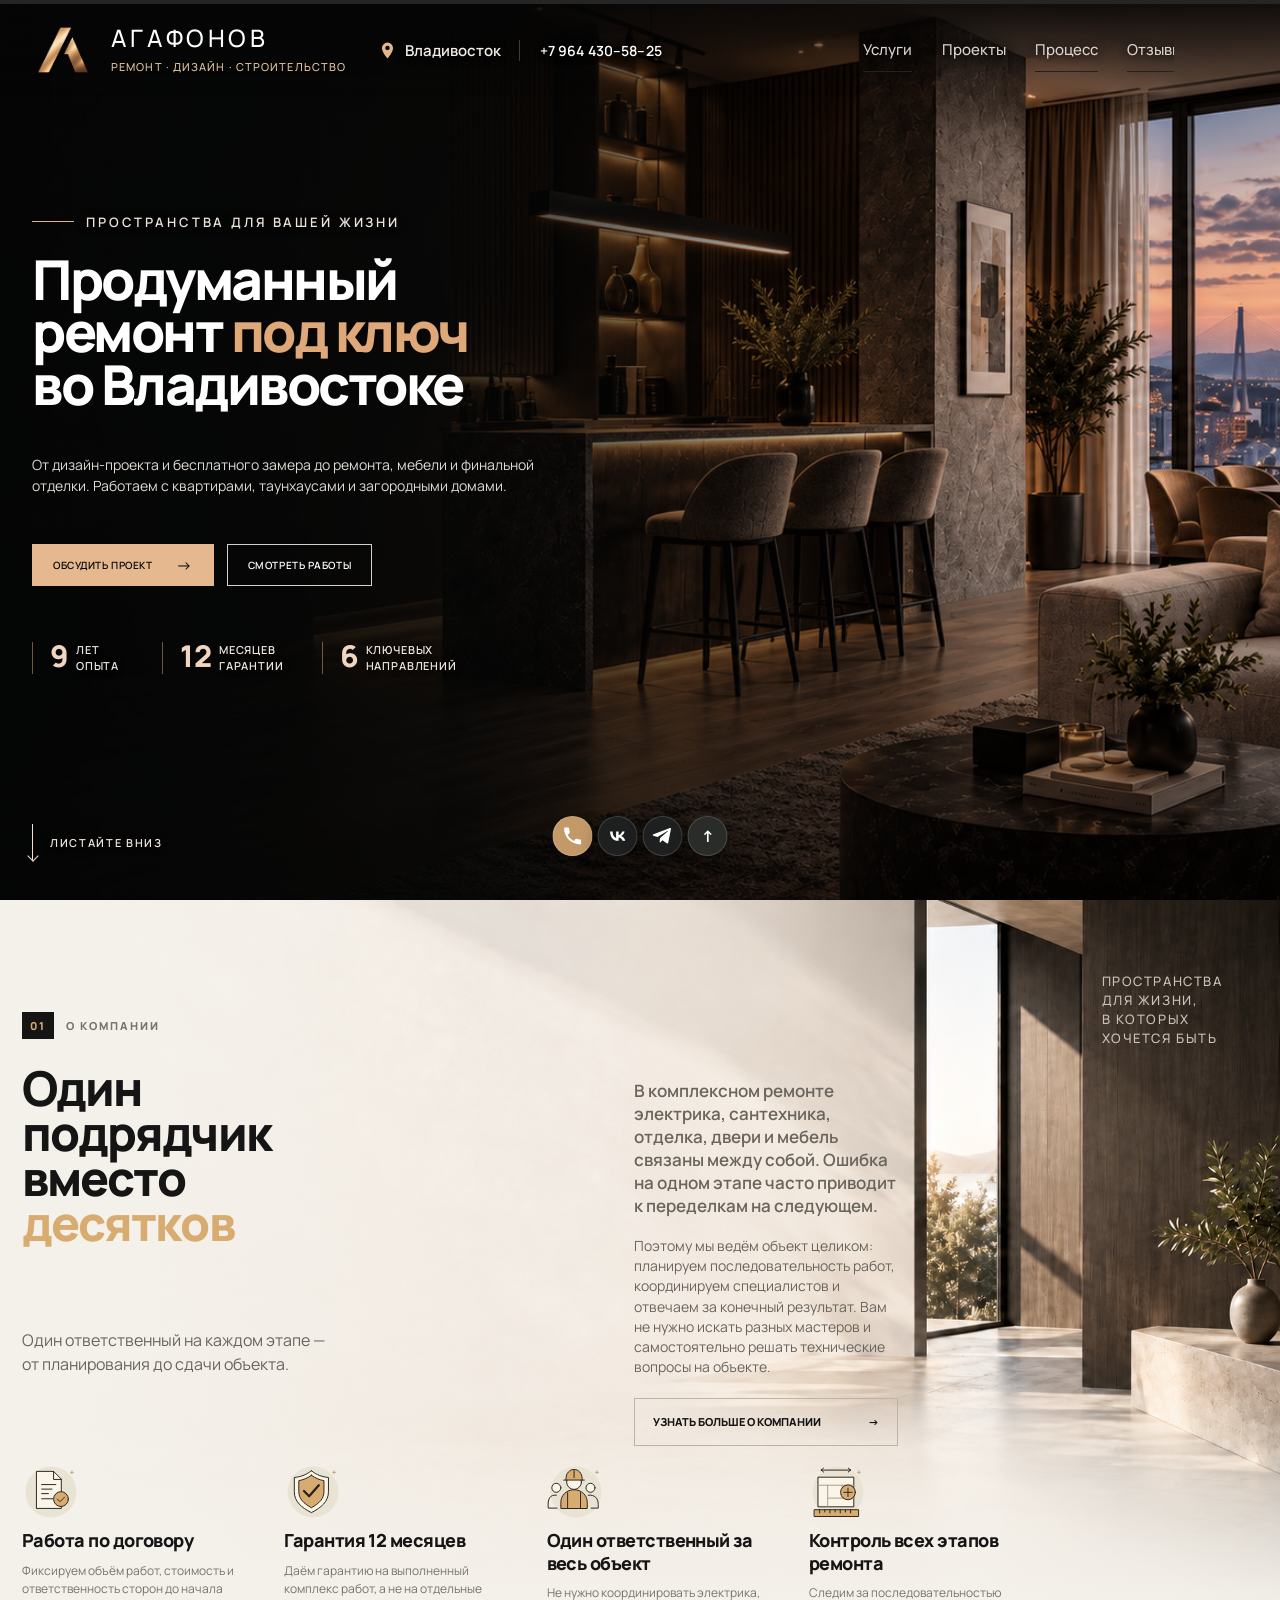
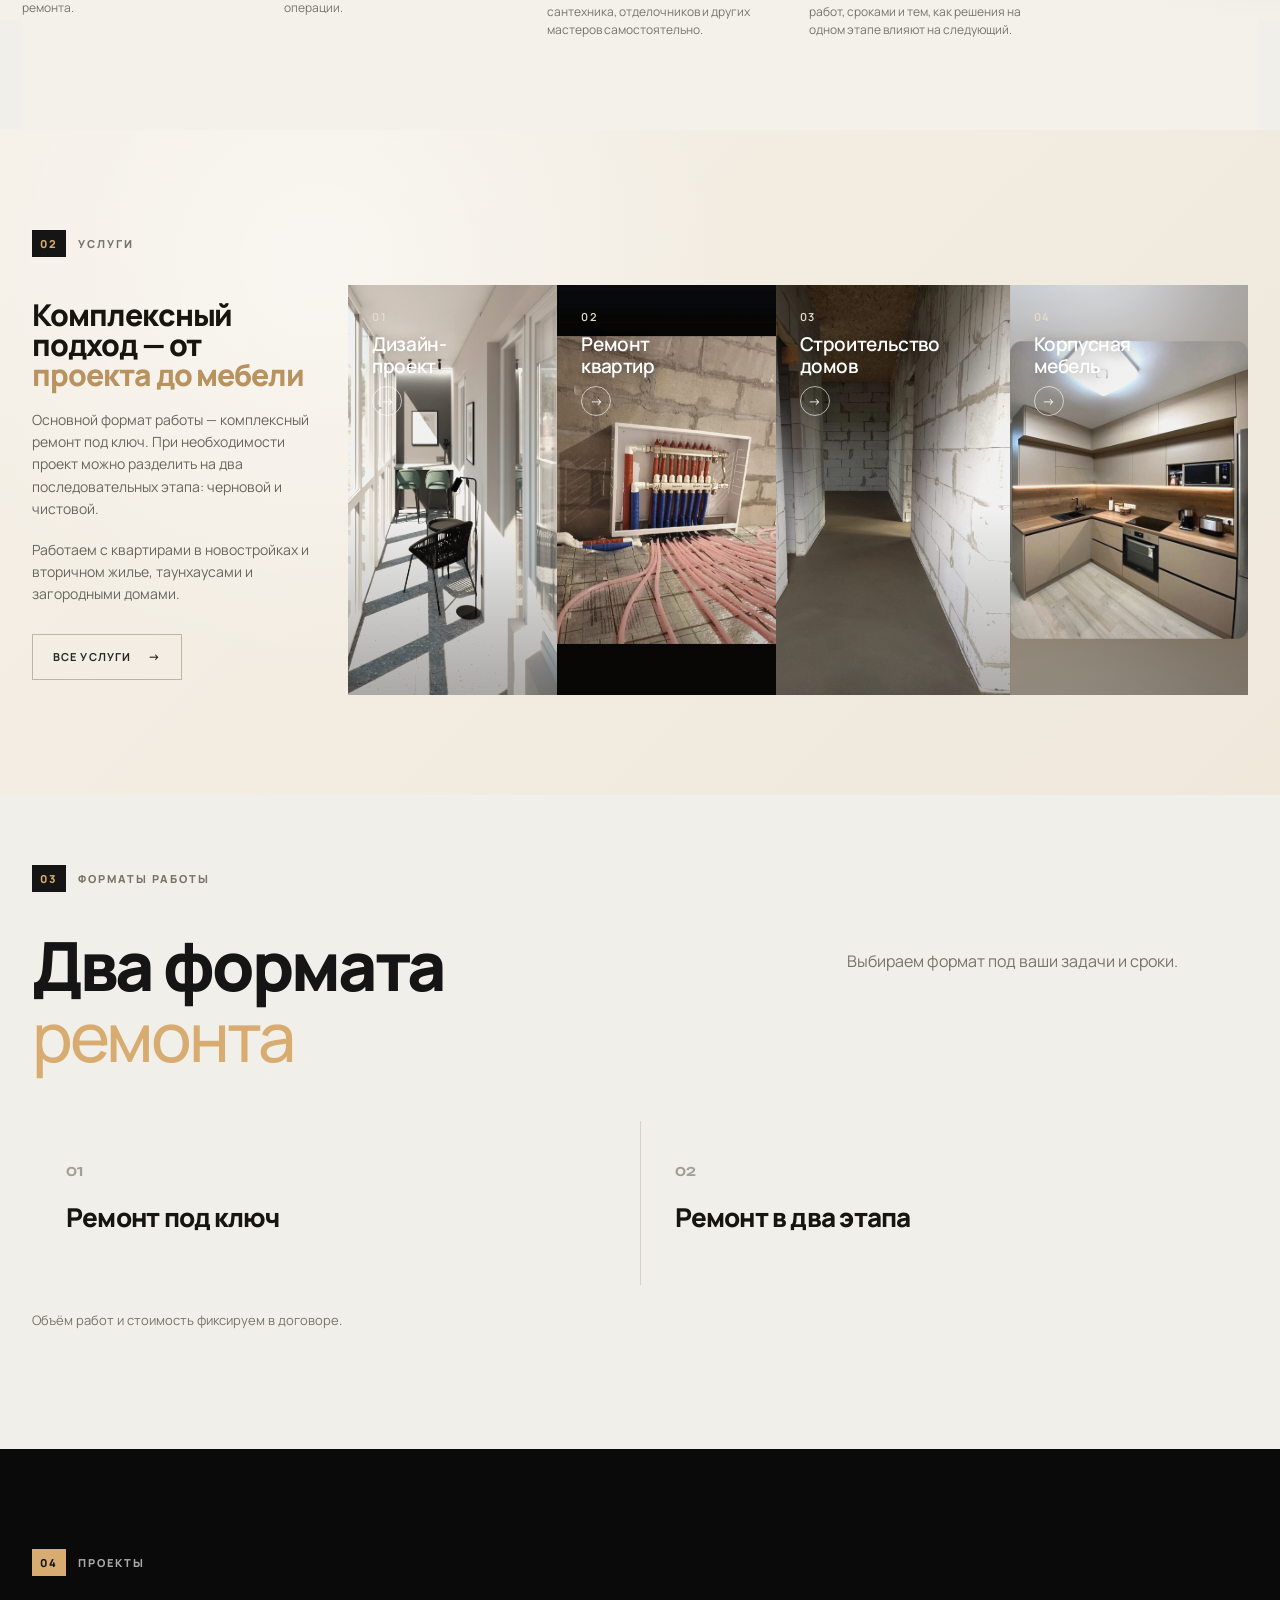
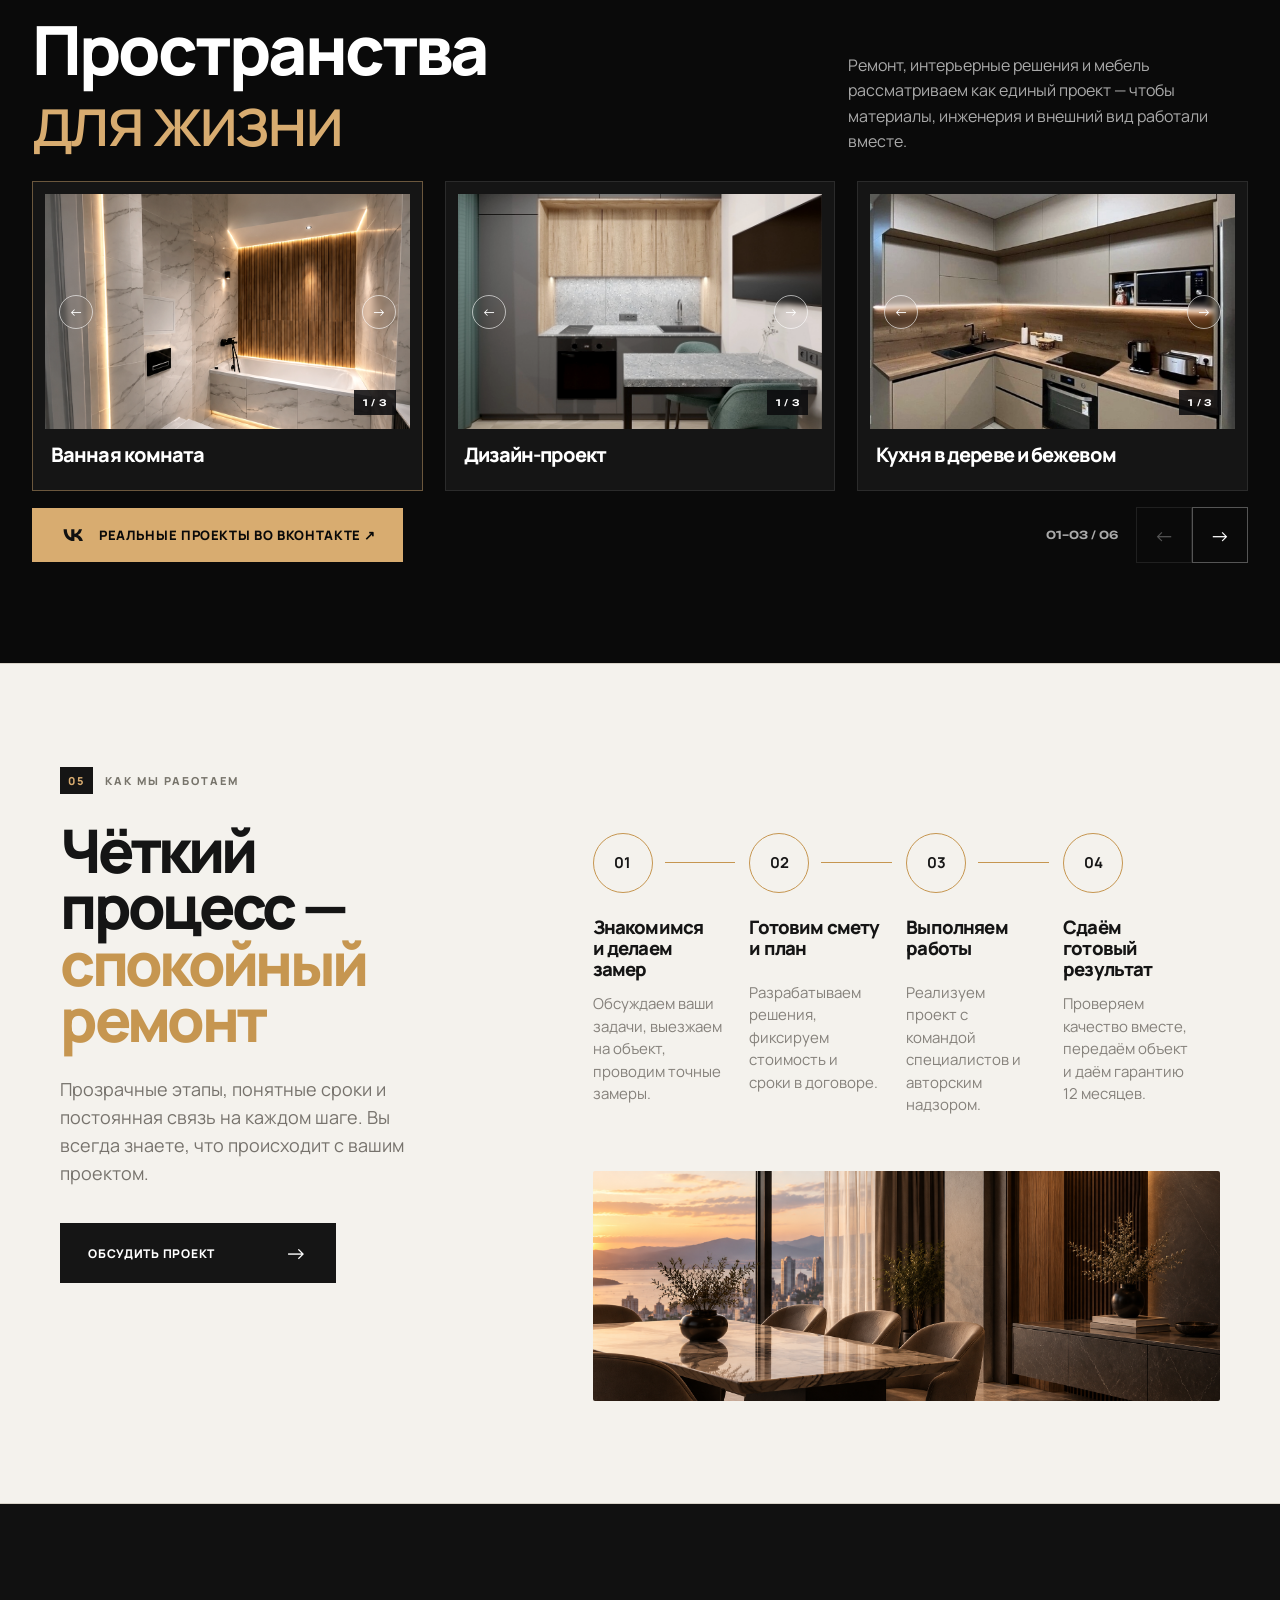
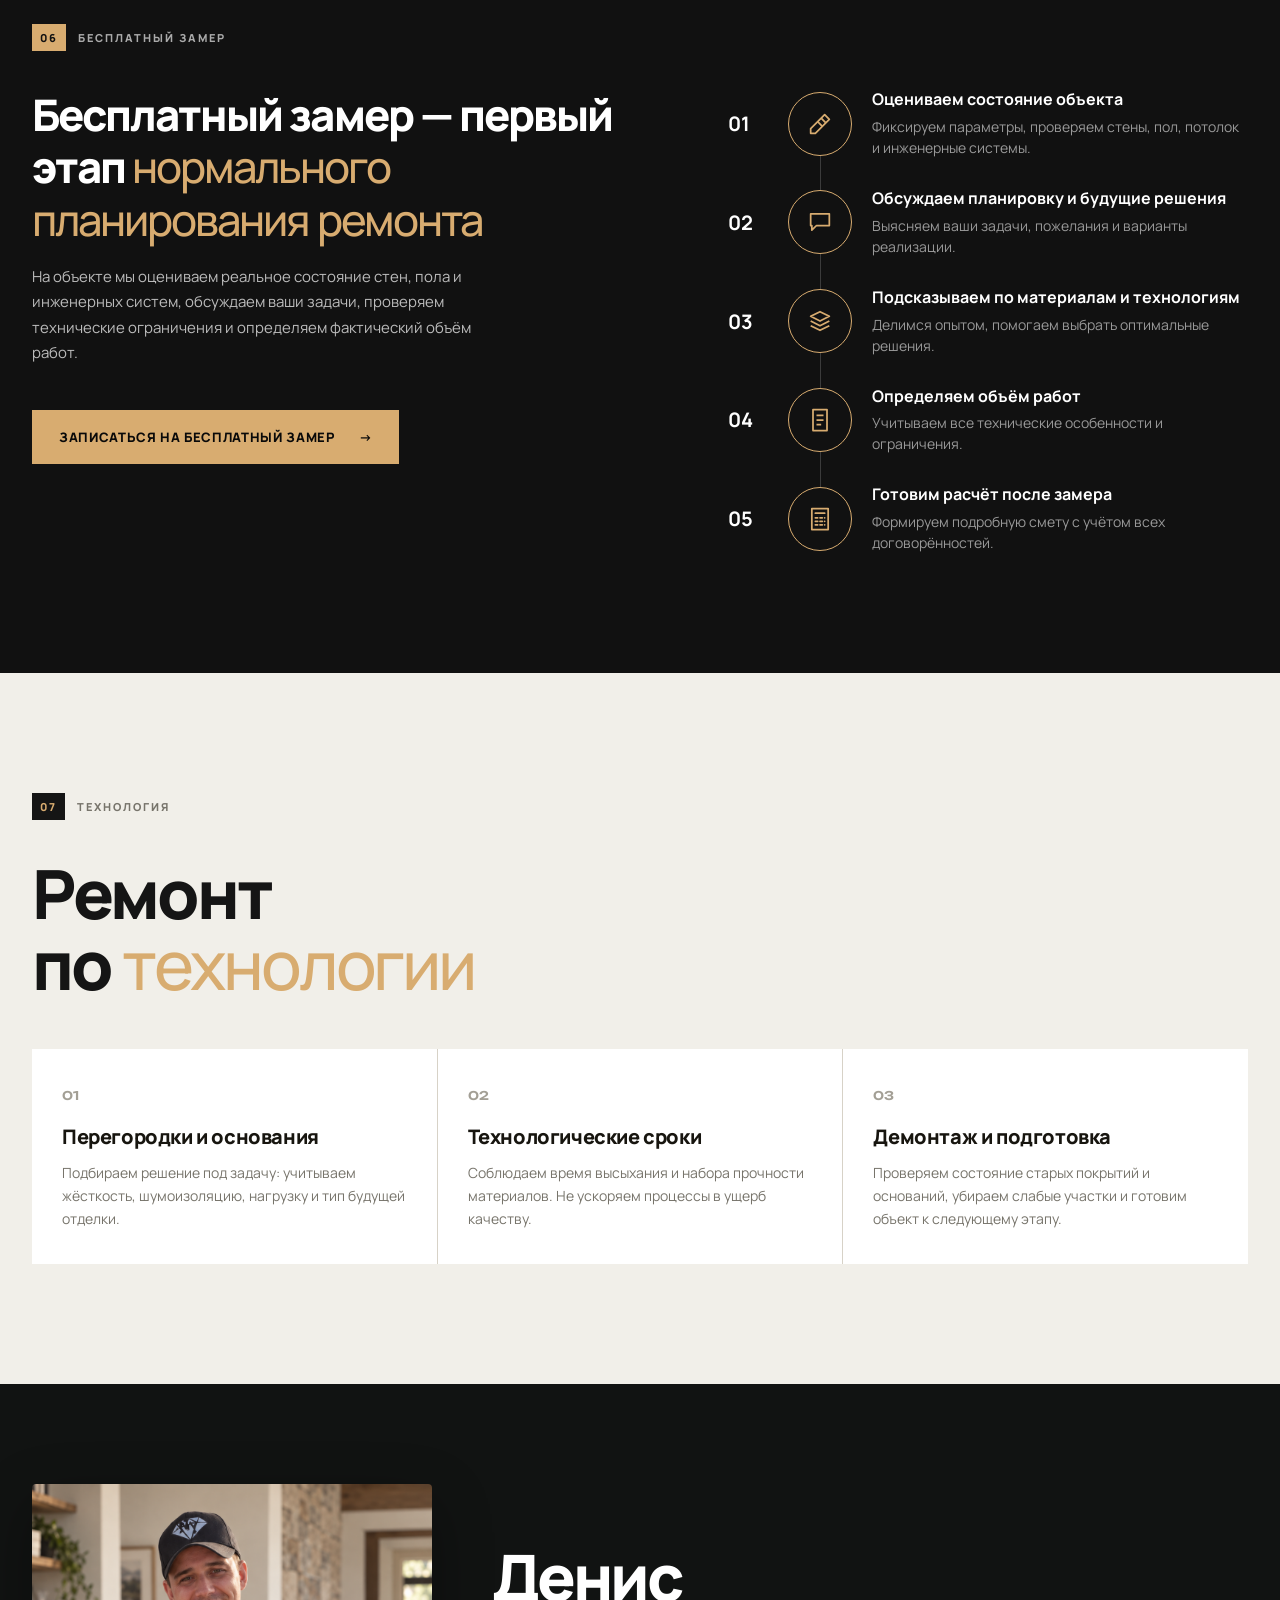
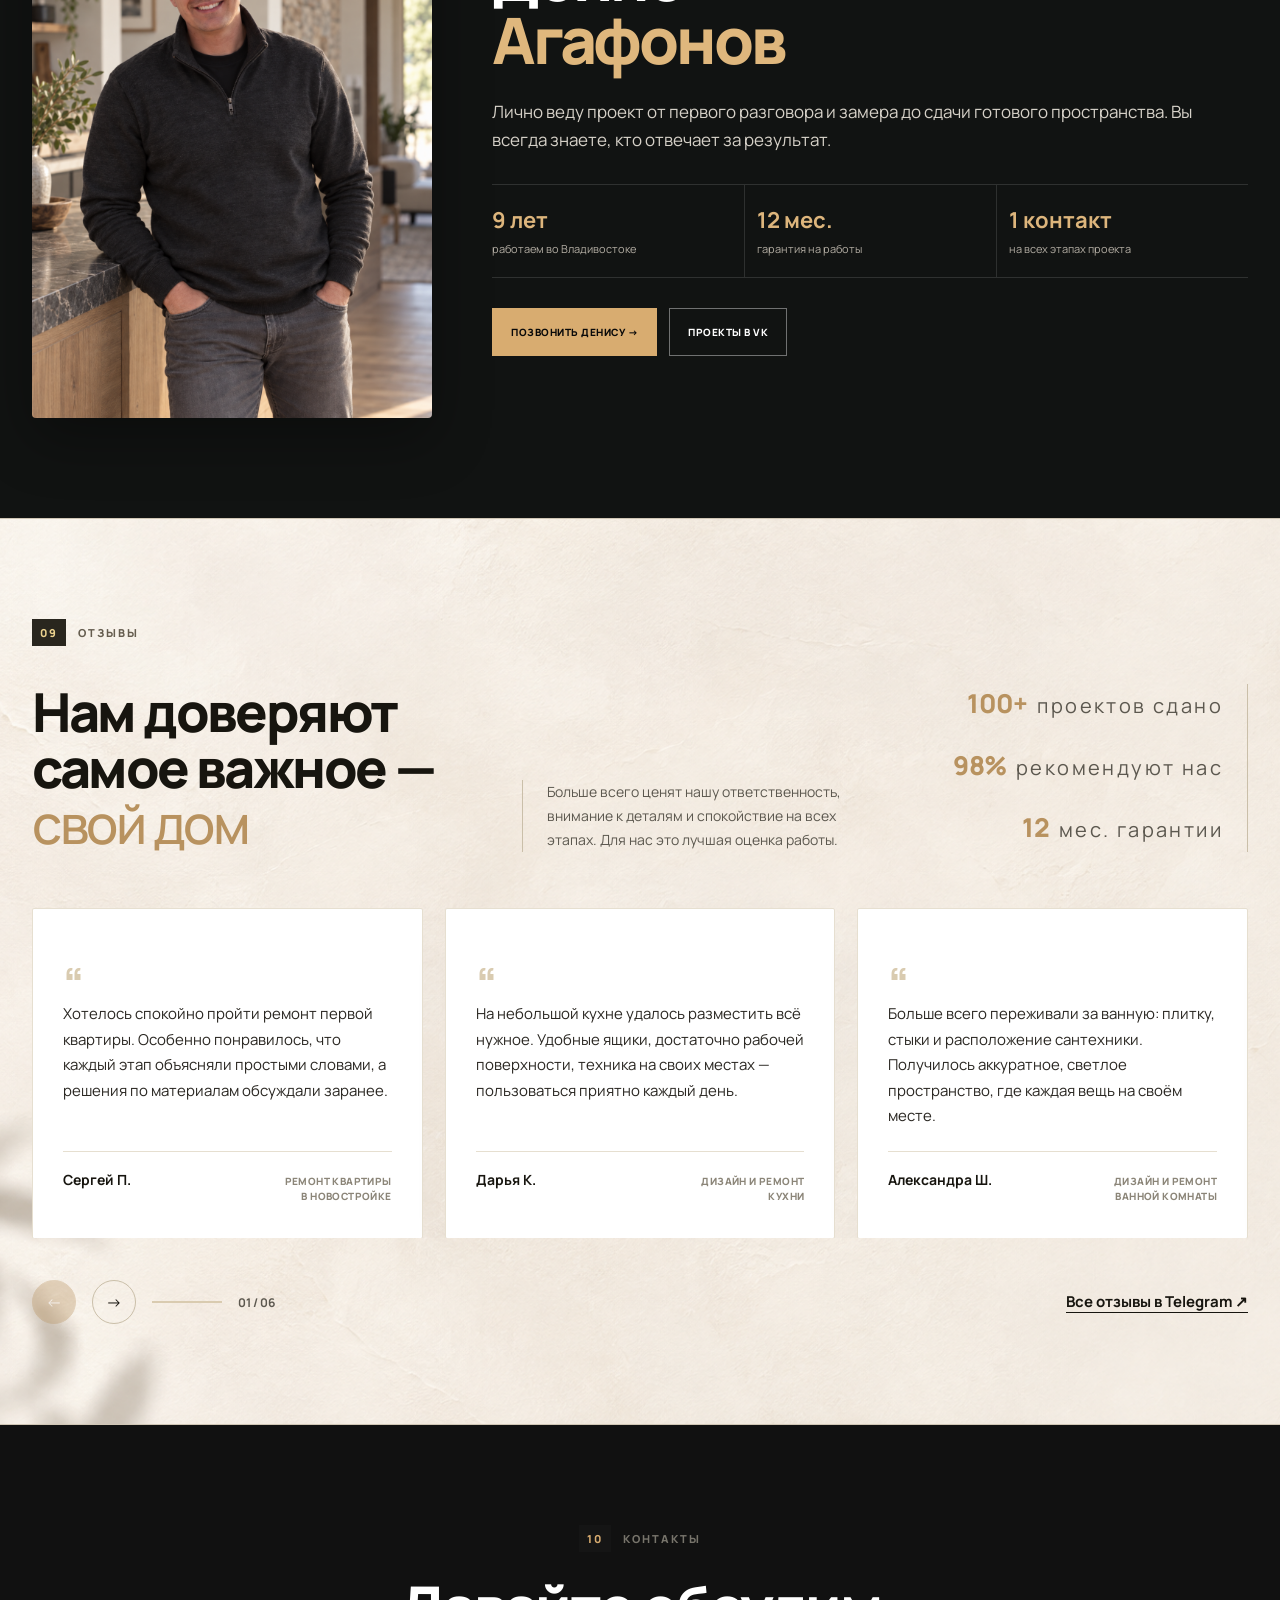
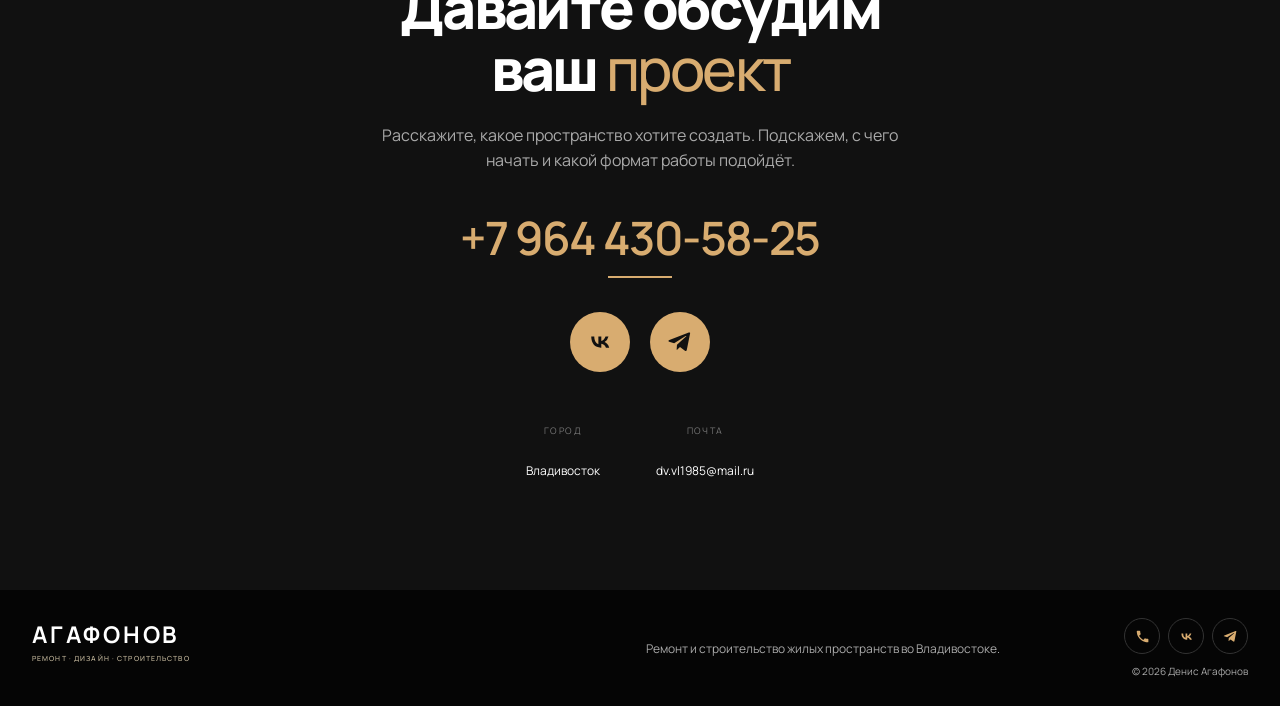
==== commit ea6389c4: "Блок услуг с фото из ВК, доработка футера и картинок портфолио Co-Authored-By: Claude Sonnet 5 <nore" ====
--- a/index.html
+++ b/index.html
@@ -10,12 +10,12 @@
   <link rel="preconnect" href="https://fonts.googleapis.com">
   <link rel="preconnect" href="https://fonts.gstatic.com" crossorigin>
   <link href="https://fonts.googleapis.com/css2?family=Manrope:wght@400;500;600;700;800&family=Unbounded:wght@500;600;700&display=swap" rel="stylesheet">
-  <link rel="stylesheet" href="styles.css?v=20260909">
-  <link rel="stylesheet" href="responsive.css?v=20260909-3">
+  <link rel="stylesheet" href="styles.css?v=20260918-footer3">
+  <link rel="stylesheet" href="responsive.css?v=20260918-footer3">
   <link rel="stylesheet" href="brand.css?v=20260910">
   <link rel="stylesheet" href="portfolio-map.css?v=20260910">
   <link rel="stylesheet" href="hero-motion.css?v=20260918-crisp">
-<link rel="stylesheet" href="design-v3.css?v=32">
+<link rel="stylesheet" href="design-v3.css?v=34">
   <link rel="stylesheet" href="hero-reference.css?v=19">
 </head>
 <body>
@@ -40,7 +40,7 @@
       <div class="hero__content">
         <p class="eyebrow reveal">Пространства для вашей жизни</p>
         <h1 class="hero__title" aria-label="Продуманный ремонт под ключ во Владивостоке"><span aria-hidden="true">Продуманный</span><span aria-hidden="true">ремонт <em>под <i class="hero-key"><b class="hero-key__word">ключ</b><svg class="hero-key__icon" viewBox="0 0 240 90" fill="none" aria-hidden="true"><defs><linearGradient id="hero-key-beige" x1="48" y1="10" x2="65" y2="80" gradientUnits="userSpaceOnUse"><stop stop-color="#f5dfbd"/><stop offset=".25" stop-color="#e6c18d"/><stop offset=".52" stop-color="#d8ac70"/><stop offset=".78" stop-color="#bf915d"/><stop offset="1" stop-color="#a97b4b"/></linearGradient><linearGradient id="hero-key-edge" x1="24" y1="12" x2="100" y2="82" gradientUnits="userSpaceOnUse"><stop stop-color="#fff1d8" stop-opacity=".85"/><stop offset=".5" stop-color="#e6c495" stop-opacity=".45"/><stop offset="1" stop-color="#845d39" stop-opacity=".7"/></linearGradient></defs><path fill-rule="evenodd" clip-rule="evenodd" d="M35 10H66Q73 10 78 16L86 26Q90 30 90 35H220Q228 35 228 43V68Q228 75 221 75H205Q198 75 198 68V56H183V69H169V56H90Q89 62 85 67L78 75Q73 80 66 80H35Q28 80 23 75L15 66Q11 61 11 54V36Q11 29 15 24L23 15Q28 10 35 10ZM37 27Q34 27 32 30L29 34Q27 36 27 40V50Q27 54 30 57L33 61Q35 64 39 64H61Q65 64 67 61L71 57Q74 54 74 50V40Q74 36 71 33L67 29Q65 27 61 27Z" fill="url(#hero-key-beige)" stroke="url(#hero-key-edge)" stroke-width="1.4" stroke-linejoin="round"/><path d="M34 16H65Q70 16 74 21L81 29M95 40H218" stroke="#fff0d5" stroke-opacity=".65" stroke-width="2.2" stroke-linecap="round"/><path d="M34 74H66Q70 74 74 70M97 52H172M203 69H221" stroke="#805835" stroke-opacity=".5" stroke-width="2" stroke-linecap="round"/></svg></i></em></span><span aria-hidden="true">во Владивостоке</span></h1>
-        <p class="hero__lead reveal">От идеи и бесплатного замера до ремонта, мебели и финального штриха. Работаем с квартирами, таунхаусами и загородными домами.</p>
+        <p class="hero__lead reveal">От дизайн-проекта и бесплатного замера до ремонта, мебели и финальной отделки. Работаем с квартирами, таунхаусами и загородными домами.</p>
         <div class="hero__actions reveal">
           <a class="button button--yellow" href="tel:+79644305825">Обсудить проект <b>→</b></a>
           <a class="button button--ghost" href="#projects">Смотреть работы</a>
@@ -60,41 +60,55 @@
       <div class="section__label"><span>01</span> О компании</div>
       <div class="intro__grid">
         <div class="intro__statement reveal">
-          <h2 class="section__title"><span>Один</span><span>ответственный</span><span>за весь</span><i>результат</i></h2>
-          <p class="intro__directions">Продуманный ремонт, в котором всё работает<br>на ваш комфорт и стиль жизни.</p>
+          <h2 class="section__title"><span>Один</span><span>подрядчик</span><span>вместо</span><i>десятков</i></h2>
+          <p class="intro__directions">Один ответственный на каждом этапе —<br>от планирования до сдачи объекта.</p>
         </div>
         <div class="intro__copy reveal">
-          <p class="lead">Команда Дениса Агафонова занимается комплексным ремонтом и малоэтажным строительством во Владивостоке с 2017 года.</p>
-          <p>Берём на себя все этапы — от идеи и планирования до финальной отделки. Работаем с квартирами, таунхаусами и загородными домами. Закрепляем условия договором и даём гарантию на выполненные работы.</p>
+          <p class="lead">В комплексном ремонте электрика, сантехника, отделка, двери и мебель связаны между собой. Ошибка на одном этапе часто приводит к переделкам на следующем.</p>
+          <p>Поэтому мы ведём объект целиком: планируем последовательность работ, координируем специалистов и отвечаем за конечный результат. Вам не нужно искать разных мастеров и самостоятельно решать технические вопросы на объекте.</p>
           <a class="intro__more" href="#team">Узнать больше о компании <span>→</span></a>
         </div>
         <figure class="intro__visual reveal"><img src="assets/about-background-v3.png?v=2" alt="Минималистичный светлый интерьер с панорамным окном и отделкой из тёмного дерева" loading="lazy"><figcaption>Пространства<br>для жизни,<br>в которых<br>хочется быть</figcaption></figure>
       </div>
       <div class="principles" id="advantages" tabindex="0" aria-label="Наши преимущества. Листайте карточки">
-        <article class="reveal"><b>01</b><img class="principle-art" src="assets/principle-contract.svg" alt="" loading="lazy"><h3>Работа по договору</h3><p>Фиксируем объём работ, порядок взаимодействия и обязательства сторон до старта.</p></article>
-        <article class="reveal"><b>02</b><img class="principle-art" src="assets/principle-guarantee.svg" alt="" loading="lazy"><h3>Гарантия 12 месяцев</h3><p>На выполненные работы действует подтверждённая гарантия сроком один год.</p></article>
-        <article class="reveal"><b>03</b><img class="principle-art" src="assets/principle-team.svg" alt="" loading="lazy"><h3>Команда специалистов</h3><p>Каждый вид работ выполняет профильный мастер, а руководитель контролирует качество и сроки.</p></article>
-        <article class="reveal"><b>04</b><img class="principle-art" src="assets/principle-measure.svg" alt="" loading="lazy"><h3>Бесплатный замер</h3><p>Выезжаем на объект, уточняем задачу и собираем исходные данные для расчёта.</p></article>
+        <article class="reveal"><b>01</b><img class="principle-art" src="assets/principle-contract.svg" alt="" loading="lazy"><h3>Работа по договору</h3><p>Фиксируем объём работ, стоимость и ответственность сторон до начала ремонта.</p></article>
+        <article class="reveal"><b>02</b><img class="principle-art" src="assets/principle-guarantee.svg" alt="" loading="lazy"><h3>Гарантия 12 месяцев</h3><p>Даём гарантию на выполненный комплекс работ, а не на отдельные операции.</p></article>
+        <article class="reveal"><b>03</b><img class="principle-art" src="assets/principle-team.svg" alt="" loading="lazy"><h3>Один ответственный за весь объект</h3><p>Не нужно координировать электрика, сантехника, отделочников и других мастеров самостоятельно.</p></article>
+        <article class="reveal"><b>04</b><img class="principle-art" src="assets/principle-measure.svg" alt="" loading="lazy"><h3>Контроль всех этапов ремонта</h3><p>Следим за последовательностью работ, сроками и тем, как решения на одном этапе влияют на следующий.</p></article>
       </div><div class="advantages-controls"><span class="advantages-counter">01 / 04</span><div><button type="button" class="advantages-prev" aria-label="Предыдущее преимущество">←</button><button type="button" class="advantages-next" aria-label="Следующее преимущество">→</button></div></div>
 </section>
 <section class="section services" id="services">
       <div class="section__label reveal"><span>02</span> Услуги</div>
       <div class="services__panorama">
         <div class="services__intro reveal">
-          <h2 class="services__title">Четыре<br>направления<br><i>одна философия</i></h2>
-          <p>От первого замера до встроенной мебели — можно заказать отдельный этап или проект целиком.</p>
+          <h2 class="services__title">Комплексный<br>подход — от<br><i>проекта до мебели</i></h2>
+          <p>Основной формат работы — комплексный ремонт под ключ. При необходимости проект можно разделить на два последовательных этапа: черновой и чистовой.</p>
+          <p>Работаем с квартирами в новостройках и вторичном жилье, таунхаусами и загородными домами.</p>
           <a class="services__all" href="#contact"><span>Все услуги</span><i aria-hidden="true">→</i></a>
         </div>
-        <a class="service-seg service-seg--01 reveal" href="#contact"><span class="service-seg__media" style="background-image:url(assets/project-1.jpg)"></span><span class="service-seg__content"><span class="service-seg__num">01</span><span class="service-seg__name">Дизайн-<br>проект</span><span class="service-seg__arrow" aria-hidden="true">→</span></span></a>
-        <a class="service-seg service-seg--02 reveal" href="#contact"><span class="service-seg__media" style="background-image:url(assets/hero-bathroom-hq.png)"></span><span class="service-seg__content"><span class="service-seg__num">02</span><span class="service-seg__name">Ремонт<br>квартир</span><span class="service-seg__arrow" aria-hidden="true">→</span></span></a>
-        <a class="service-seg service-seg--03 reveal" href="#contact"><span class="service-seg__media" style="background-image:url(assets/about-background-v2.png);background-position:right center"></span><span class="service-seg__content"><span class="service-seg__num">03</span><span class="service-seg__name">Строительство<br>домов</span><span class="service-seg__arrow" aria-hidden="true">→</span></span></a>
-        <a class="service-seg service-seg--04 reveal" href="#contact"><span class="service-seg__media" style="background-image:url(assets/hero-kitchen-hq.png)"></span><span class="service-seg__content"><span class="service-seg__num">04</span><span class="service-seg__name">Корпусная<br>мебель</span><span class="service-seg__arrow" aria-hidden="true">→</span></span></a>
-      </div>
+        <a class="service-seg service-seg--01 reveal" href="#contact"><span class="service-seg__media" style="background-image:url(assets/vk-project-01-loggia.jpg)"></span><span class="service-seg__content"><span class="service-seg__num">01</span><span class="service-seg__name">Дизайн-<br>проект</span><span class="service-seg__arrow" aria-hidden="true">→</span></span></a>
+        <a class="service-seg service-seg--02 reveal" href="#contact"><span class="service-seg__media" style="background-image:url(assets/vk-service-02-floor-heating.jpg)"></span><span class="service-seg__content"><span class="service-seg__num">02</span><span class="service-seg__name">Ремонт<br>квартир</span><span class="service-seg__arrow" aria-hidden="true">→</span></span></a>
+        <a class="service-seg service-seg--03 reveal" href="#contact"><span class="service-seg__media" style="background-image:url(assets/vk-service-04-blockwork.jpg);background-position:right center"></span><span class="service-seg__content"><span class="service-seg__num">03</span><span class="service-seg__name">Строительство<br>домов</span><span class="service-seg__arrow" aria-hidden="true">→</span></span></a>
+        <a class="service-seg service-seg--04 reveal" href="#contact"><span class="service-seg__media" style="background-image:url(assets/vk-project-09-kitchen-beige.jpg)"></span><span class="service-seg__content"><span class="service-seg__num">04</span><span class="service-seg__name">Корпусная<br>мебель</span><span class="service-seg__arrow" aria-hidden="true">→</span></span></a>
+      </div>
+    </section>
+
+    <section class="section formats" id="formats">
+      <div class="section__label reveal"><span>03</span> Форматы работы</div>
+      <div class="section__head">
+        <h2 class="section__title reveal">Два формата<br><i>ремонта</i></h2>
+        <p class="reveal">Выбираем формат под ваши задачи и сроки.</p>
+      </div>
+      <div class="formats__grid">
+        <article class="formats__card reveal"><b>01</b><h3>Ремонт под ключ</h3></article>
+        <article class="formats__card reveal"><b>02</b><h3>Ремонт в два этапа</h3></article>
+      </div>
+      <p class="formats__note reveal">Объём работ и стоимость фиксируем в договоре.</p>
     </section>
 
     <section class="projects" id="projects">
       <div class="section projects__head">
-        <div class="section__label section__label--light reveal"><span>03</span> Проекты</div>
+        <div class="section__label section__label--light reveal"><span>04</span> Проекты</div>
         <div class="projects__head-row">
           <h2 class="section__title reveal">Пространства<br><i>для жизни</i></h2>
           <p class="reveal">Ремонт, интерьерные решения и мебель рассматриваем как единый проект — чтобы материалы, инженерия и внешний вид работали вместе.</p>
@@ -102,12 +116,12 @@
       </div>
       <div class="project-carousel reveal" aria-label="Карусель проектов Дениса Агафонова">
         <div class="project-track">
-          <article class="project-card project-card--verified project-card--kitchen"><button class="project-card__main" type="button" data-gallery="14"><img src="assets/kitchen-12766-01.jpg" alt="Установленная кухня — рабочая зона с мойкой и варочной панелью"></button><div class="project-card__thumbs" hidden><button type="button" data-gallery="15"><img src="assets/kitchen-12766-02.jpg" alt="Пеналы кухни со встроенной техникой"></button><button type="button" data-gallery="16"><img src="assets/kitchen-12766-03.jpg" alt="Общий вид установленной угловой кухни"></button><button type="button" data-gallery="17"><img src="assets/kitchen-12766-04.jpg" alt="Угловая кухня с серыми и белыми фасадами"></button><button type="button" data-gallery="18"><img src="assets/kitchen-12766-05.jpg" alt="Фурнитура и выдвижные системы готовой кухни"></button></div><div class="project-card__source"><span>Задача проекта</span>Уместить технику и оставить больше места для готовки</div><h3>Кухня под ключ</h3><p>Изготовленная и установленная кухня: корпусная мебель, встроенная техника и функциональные системы хранения.</p></article>
-          <article class="project-card project-card--verified"><button class="project-card__main" type="button" data-gallery="13"><img src="assets/vk-bathroom-clean.png" alt="Светлая ванная комната с мраморной плиткой и деревянными рейками"></button><div class="project-card__thumbs" hidden><button type="button" data-gallery="0"><img src="assets/denis-01.jpg" alt="Деталь отделки ванной комнаты"></button><button type="button" data-gallery="1"><img src="assets/denis-02.jpg" alt="Фрагмент отделки ванной комнаты"></button></div><div class="project-card__source"><span>Задача проекта</span>Совместить мраморную плитку с тёплыми деревянными деталями</div><h3>Ванная комната</h3><p>Комплексный подход: инженерия, плитка, сантехника, свет и мебель.</p></article>
-          <article class="project-card"><button class="project-card__main" type="button" data-gallery="0"><img src="assets/denis-01.jpg" alt="Отделка ванной комнаты — проект Дениса Агафонова"></button><div class="project-card__thumbs" hidden><button type="button" data-gallery="1"><img src="assets/denis-02.jpg" alt="Деталь отделки ванной комнаты"></button><button type="button" data-gallery="2"><img src="assets/denis-03.jpg" alt="Фрагмент ремонта ванной комнаты"></button></div><div class="project-card__source"><span>Задача проекта</span>Аккуратно уложить крупную плитку и оформить примыкания</div><h3>Ванная комната</h3><p>Процесс отделки и аккуратные примыкания крупноформатных поверхностей.</p></article>
-          <article class="project-card"><button class="project-card__main" type="button" data-gallery="3"><img src="assets/denis-13.jpg" alt="Предчистовая отделка квартиры площадью 64,8 квадратного метра"></button><div class="project-card__thumbs" hidden><button type="button" data-gallery="4"><img src="assets/denis-14.jpg" alt="Подготовленные стены квартиры"></button><button type="button" data-gallery="5"><img src="assets/denis-15.jpg" alt="Инженерные работы в квартире"></button></div><div class="project-card__source"><span>Задача проекта</span>Подготовить квартиру к чистовой отделке</div><h3>Предчистовая отделка</h3><p>Перегородки, электромонтаж, разводка воды, кондиционирование, штукатурка и шпаклёвка.</p></article>
-          <article class="project-card"><button class="project-card__main" type="button" data-gallery="8"><img src="assets/denis-20.jpg" alt="Деталь завершённого ремонта"></button><div class="project-card__thumbs" hidden><button type="button" data-gallery="6"><img src="assets/denis-18.jpg" alt="Процесс комплексного ремонта квартиры"></button><button type="button" data-gallery="7"><img src="assets/denis-19.jpg" alt="Чистовая отделка квартиры"></button></div><div class="project-card__source"><span>Задача проекта</span>Пройти все этапы ремонта — от подготовки до отделки</div><h3>Ремонт квартиры</h3><p>Последовательные этапы отделки с демонстрацией результата до и после.</p></article>
-          <article class="project-card"><button class="project-card__main" type="button" data-gallery="9"><img src="assets/denis-27.jpg" alt="Чистовая отделка комнаты с напольным покрытием"></button><div class="project-card__thumbs" hidden><button type="button" data-gallery="10"><img src="assets/denis-28.jpg" alt="Укладка напольного покрытия"></button><button type="button" data-gallery="11"><img src="assets/denis-29.jpg" alt="Готовая светлая комната после отделки"></button></div><div class="project-card__source"><span>Задача проекта</span>Завершить стены и уложить напольное покрытие</div><h3>Чистовая отделка</h3><p>Подготовка стен, укладка покрытия и аккуратное завершение жилых комнат.</p></article>
+          <article class="project-card project-card--verified"><button class="project-card__main" type="button" data-gallery="13"><img src="assets/vk-bathroom-clean.png" alt="Светлая ванная комната с мраморной плиткой и деревянными рейками"></button><div class="project-card__thumbs" hidden><button type="button" data-gallery="25"><img src="assets/vk-project-06-bathroom-tile.jpg" alt="Готовая ванная комната с подсветкой и плиткой под дерево"></button><button type="button" data-gallery="26"><img src="assets/vk-project-07-bathroom-dark.jpg" alt="Тёмная ванная комната с чёрной сантехникой"></button></div><h3>Ванная комната</h3></article>
+          <article class="project-card"><button class="project-card__main" type="button" data-gallery="19"><img src="assets/vk-project-04-kitchen-render.jpg" alt="Дизайн-проект кухни с обеденной зоной"></button><div class="project-card__thumbs" hidden><button type="button" data-gallery="20"><img src="assets/vk-project-01-loggia.jpg" alt="Дизайн-проект лоджии с зоной отдыха"></button><button type="button" data-gallery="21"><img src="assets/vk-project-03-livingroom.jpg" alt="Дизайн-проект гостиной с диваном и стеллажом"></button></div><h3>Дизайн-проект</h3></article>
+          <article class="project-card"><button class="project-card__main" type="button" data-gallery="22"><img src="assets/vk-project-09-kitchen-beige.jpg" alt="Готовая бежевая кухня со встроенной техникой"></button><div class="project-card__thumbs" hidden><button type="button" data-gallery="23"><img src="assets/vk-project-08-kitchen-grey.jpg" alt="Готовая серая кухня со встроенной техникой"></button><button type="button" data-gallery="24"><img src="assets/vk-project-05-kitchen-wood.jpg" alt="Готовая кухня в дереве и белом цвете"></button></div><h3>Кухня в дереве и бежевом</h3></article>
+          <article class="project-card project-card--verified project-card--kitchen"><button class="project-card__main" type="button" data-gallery="14"><img src="assets/kitchen-12766-01.jpg" alt="Установленная кухня — рабочая зона с мойкой и варочной панелью"></button><div class="project-card__thumbs" hidden><button type="button" data-gallery="15"><img src="assets/kitchen-12766-02.jpg" alt="Пеналы кухни со встроенной техникой"></button><button type="button" data-gallery="16"><img src="assets/kitchen-12766-03.jpg" alt="Общий вид установленной угловой кухни"></button><button type="button" data-gallery="17"><img src="assets/kitchen-12766-04.jpg" alt="Угловая кухня с серыми и белыми фасадами"></button><button type="button" data-gallery="18"><img src="assets/kitchen-12766-05.jpg" alt="Фурнитура и выдвижные системы готовой кухни"></button></div><h3>Кухня под ключ</h3></article>
+          <article class="project-card"><button class="project-card__main" type="button" data-gallery="8"><img src="assets/denis-20.jpg" alt="Деталь завершённого ремонта"></button><div class="project-card__thumbs" hidden><button type="button" data-gallery="6"><img src="assets/denis-18.jpg" alt="Процесс комплексного ремонта квартиры"></button><button type="button" data-gallery="7"><img src="assets/denis-19.jpg" alt="Чистовая отделка квартиры"></button></div><h3>Ремонт квартиры</h3></article>
+          <article class="project-card"><button class="project-card__main" type="button" data-gallery="9"><img src="assets/denis-27.jpg" alt="Чистовая отделка комнаты с напольным покрытием"></button><div class="project-card__thumbs" hidden><button type="button" data-gallery="10"><img src="assets/denis-28.jpg" alt="Укладка напольного покрытия"></button><button type="button" data-gallery="11"><img src="assets/denis-29.jpg" alt="Готовая светлая комната после отделки"></button></div><h3>Чистовая отделка</h3></article>
         </div>
         <div class="projects__footer">
           <div class="projects__cta"><a class="button button--yellow" href="https://vk.com/denis_agafonovv" target="_blank" rel="noopener"><svg class="projects-vk-icon" viewBox="0 0 24 24" aria-hidden="true"><path d="M12.8 17.2c-5.5 0-8.7-3.8-8.9-10.2h2.8c.1 4.7 2.2 6.6 3.8 7V7h2.7v4c1.6-.2 3.3-1.9 3.9-4h2.7a7.7 7.7 0 0 1-3.6 5.1c1.7.8 3.6 2.3 4.3 5.1h-3c-.7-2-2.2-3.5-4.3-3.7v3.7Z"/></svg>Реальные проекты во ВКонтакте ↗</a></div>
@@ -119,7 +133,7 @@
     <section class="process" id="process">
       <div class="process__inner">
         <div class="process__intro reveal">
-          <div class="section__label"><span>04</span> Как мы работаем</div>
+          <div class="section__label"><span>05</span> Как мы работаем</div>
           <h2>Чёткий<br>процесс —<br><em>спокойный<br>ремонт</em></h2>
           <p>Прозрачные этапы, понятные сроки и постоянная связь на каждом шаге. Вы всегда знаете, что происходит с вашим проектом.</p>
           <a class="process__button" href="tel:+79644305825">Обсудить проект <b>→</b></a>
@@ -138,14 +152,64 @@
       </div>
     </section>
 
+    <section class="measure" id="measure">
+      <div class="section measure__inner">
+      <div class="section__label reveal"><span>06</span> Бесплатный замер</div>
+      <div class="measure__grid">
+        <div class="measure__copy reveal">
+          <h2 class="section__title">Бесплатный замер — первый этап <i>нормального планирования ремонта</i></h2>
+          <p>На объекте мы оцениваем реальное состояние стен, пола и инженерных систем, обсуждаем ваши задачи, проверяем технические ограничения и определяем фактический объём работ.</p>
+          <a class="button button--yellow measure__cta" href="tel:+79644305825">Записаться на бесплатный замер <b>→</b></a>
+        </div>
+        <ol class="measure__timeline">
+          <li class="measure__step">
+            <span class="measure__step-num">01</span>
+            <span class="measure__step-icon"><svg viewBox="0 0 24 24" aria-hidden="true"><path d="M4 16 16 4l4 4L8 20H4v-4Z" fill="none" stroke="currentColor" stroke-width="1.5" stroke-linejoin="round"/><path d="M13 7l4 4M10 10l4 4" stroke="currentColor" stroke-width="1.5"/></svg></span>
+            <span class="measure__step-body"><h3>Оцениваем состояние объекта</h3><p>Фиксируем параметры, проверяем стены, пол, потолок и инженерные системы.</p></span>
+          </li>
+          <li class="measure__step">
+            <span class="measure__step-num">02</span>
+            <span class="measure__step-icon"><svg viewBox="0 0 24 24" aria-hidden="true"><path d="M4 5h16v10H9l-4 4v-4H4Z" fill="none" stroke="currentColor" stroke-width="1.5" stroke-linejoin="round"/></svg></span>
+            <span class="measure__step-body"><h3>Обсуждаем планировку и будущие решения</h3><p>Выясняем ваши задачи, пожелания и варианты реализации.</p></span>
+          </li>
+          <li class="measure__step">
+            <span class="measure__step-num">03</span>
+            <span class="measure__step-icon"><svg viewBox="0 0 24 24" aria-hidden="true"><path d="m12 4 8 4-8 4-8-4Z" fill="none" stroke="currentColor" stroke-width="1.5" stroke-linejoin="round"/><path d="m4 12 8 4 8-4M4 16l8 4 8-4" fill="none" stroke="currentColor" stroke-width="1.5" stroke-linejoin="round"/></svg></span>
+            <span class="measure__step-body"><h3>Подсказываем по материалам и технологиям</h3><p>Делимся опытом, помогаем выбрать оптимальные решения.</p></span>
+          </li>
+          <li class="measure__step">
+            <span class="measure__step-num">04</span>
+            <span class="measure__step-icon"><svg viewBox="0 0 24 24" aria-hidden="true"><path d="M6 3h12v18H6Z" fill="none" stroke="currentColor" stroke-width="1.5" stroke-linejoin="round"/><path d="M9 8h6M9 12h6M9 16h4" stroke="currentColor" stroke-width="1.5"/></svg></span>
+            <span class="measure__step-body"><h3>Определяем объём работ</h3><p>Учитываем все технические особенности и ограничения.</p></span>
+          </li>
+          <li class="measure__step">
+            <span class="measure__step-num">05</span>
+            <span class="measure__step-icon"><svg viewBox="0 0 24 24" aria-hidden="true"><path d="M5 3h14v18H5Z" fill="none" stroke="currentColor" stroke-width="1.5" stroke-linejoin="round"/><path d="M8 7h8M8 11h2M12 11h2M16 11h0M8 14h2M12 14h2M16 14h0M8 17h2M12 17h2M16 17h0" stroke="currentColor" stroke-width="1.5" stroke-linecap="round"/></svg></span>
+            <span class="measure__step-body"><h3>Готовим расчёт после замера</h3><p>Формируем подробную смету с учётом всех договорённостей.</p></span>
+          </li>
+        </ol>
+      </div>
+      </div>
+    </section>
+
+    <section class="section approach" id="approach">
+      <div class="section__label reveal"><span>07</span> Технология</div>
+      <h2 class="section__title reveal">Ремонт<br>по <i>технологии</i></h2>
+      <div class="approach__grid">
+        <article class="approach__card reveal"><b>01</b><h3>Перегородки и основания</h3><p>Подбираем решение под задачу: учитываем жёсткость, шумоизоляцию, нагрузку и тип будущей отделки.</p></article>
+        <article class="approach__card reveal"><b>02</b><h3>Технологические сроки</h3><p>Соблюдаем время высыхания и набора прочности материалов. Не ускоряем процессы в ущерб качеству.</p></article>
+        <article class="approach__card reveal"><b>03</b><h3>Демонтаж и подготовка</h3><p>Проверяем состояние старых покрытий и оснований, убираем слабые участки и готовим объект к следующему этапу.</p></article>
+      </div>
+    </section>
+
     <section class="company" id="team">
-      <div class="company__backdrop"><img src="assets/denis-wide-mirrored-source.jfif?v=2" alt="Денис Агафонов в современном городском пространстве"></div>
-      <div class="company__copy"><div class="section__label"><span>05</span> О КОМПАНИИ</div><h2>Денис<br><em>Агафонов</em></h2><p class="lead">Лично веду проект от первого разговора и замера до сдачи готового пространства. Вы всегда знаете, кто отвечает за результат.</p><div class="company__facts"><div><b>9 лет</b><span>работаем во Владивостоке</span></div><div><b>12 мес.</b><span>гарантия на работы</span></div><div><b>1 контакт</b><span>на всех этапах проекта</span></div></div><div class="actions"><a class="button button--yellow" href="tel:+79644305825">ПОЗВОНИТЬ ДЕНИСУ →</a><a class="button button--ghost" href="https://vk.com/denis_agafonovv" target="_blank" rel="noopener">ПРОЕКТЫ В VK</a></div></div>
+      <div class="company__backdrop"><img src="assets/agafonov.png" alt="Денис Агафонов"></div>
+      <div class="company__copy"><h2>Денис<br><em>Агафонов</em></h2><p class="lead">Лично веду проект от первого разговора и замера до сдачи готового пространства. Вы всегда знаете, кто отвечает за результат.</p><div class="company__facts"><div><b>9 лет</b><span>работаем во Владивостоке</span></div><div><b>12 мес.</b><span>гарантия на работы</span></div><div><b>1 контакт</b><span>на всех этапах проекта</span></div></div><div class="actions"><a class="button button--yellow" href="tel:+79644305825">ПОЗВОНИТЬ ДЕНИСУ →</a><a class="button button--ghost" href="https://vk.com/denis_agafonovv" target="_blank" rel="noopener">ПРОЕКТЫ В VK</a></div></div>
     </section>
 
     <section class="reviews" id="reviews">
       <div class="section reviews__inner">
-        <div class="section__label section__label--light reveal"><span>06</span> Отзывы</div>
+        <div class="section__label section__label--light reveal"><span>09</span> Отзывы</div>
         <div class="reviews__top reveal">
           <h2 class="section__title">Нам доверяют<br>самое важное —<br><i>свой дом</i></h2>
           <p class="reviews__intro">Больше всего ценят нашу ответственность, внимание к деталям и спокойствие на всех этапах. Для нас это лучшая оценка работы.</p>
@@ -179,7 +243,7 @@
 
     <section class="contact" id="contact">
       <div class="contact__info">
-        <div class="section__label reveal"><span>07</span> Контакты</div>
+        <div class="section__label reveal"><span>10</span> Контакты</div>
         <h2 class="section__title reveal">Давайте обсудим<br>ваш <i>проект</i></h2>
         <p class="contact__lead reveal">Расскажите, какое пространство хотите создать. Подскажем, с чего начать и какой формат работы подойдёт.</p>
         <a class="contact__phone reveal" href="tel:+79644305825">+7 964 430-58-25</a>
@@ -199,7 +263,7 @@
     </section>
   </main>
 
-  <footer class="footer"><a class="footer__brand" href="#top" aria-label="Агафонов — на главную"><span class="wordmark"><b class="wordmark__title">АГАФОНОВ</b><small class="wordmark__tagline">ремонт · дизайн · строительство</small></span></a><p>Ремонт и строительство жилых пространств во Владивостоке.</p><div class="footer__social"><a href="tel:+79644305825" aria-label="Позвонить">TEL</a><a href="https://vk.com/denis_agafonovv" target="_blank" rel="noopener" aria-label="ВКонтакте">VK</a><a href="https://t.me/Denis_Agafonovv" target="_blank" rel="noopener" aria-label="Telegram">TG</a></div><small>© 2026 Денис Агафонов</small></footer>
+  <footer class="footer"><a class="footer__brand" href="#top" aria-label="Агафонов — на главную"><span class="wordmark"><b class="wordmark__title">АГАФОНОВ</b><small class="wordmark__tagline">ремонт · дизайн · строительство</small></span></a><p class="footer__desc">Ремонт и строительство жилых пространств во Владивостоке.</p><div class="footer__end"><div class="footer__social"><a href="tel:+79644305825" aria-label="Позвонить"><svg viewBox="0 0 24 24" aria-hidden="true"><path d="M6.6 10.8a15.8 15.8 0 0 0 6.6 6.6l2.2-2.2c.3-.3.7-.4 1.1-.2 1.2.4 2.5.7 3.9.7.6 0 1 .4 1 1v3.5c0 .6-.4 1-1 1C10.7 21.2 2.8 13.3 2.8 3.6c0-.6.4-1 1-1h3.5c.6 0 1 .4 1 1 0 1.4.2 2.7.7 3.9.1.4 0 .8-.2 1.1Z"/></svg></a><a href="https://vk.com/denis_agafonovv" target="_blank" rel="noopener" aria-label="ВКонтакте"><svg viewBox="0 0 24 24" aria-hidden="true"><path d="M12.8 17.2c-5.5 0-8.7-3.8-8.9-10.2h2.8c.1 4.7 2.2 6.6 3.8 7V7h2.7v4c1.6-.2 3.3-1.9 3.9-4h2.7a7.7 7.7 0 0 1-3.6 5.1c1.7.8 3.6 2.3 4.3 5.1h-3c-.7-2-2.2-3.5-4.3-3.7v3.7Z"/></svg></a><a href="https://t.me/Denis_Agafonovv" target="_blank" rel="noopener" aria-label="Telegram"><svg viewBox="0 0 24 24" aria-hidden="true"><path d="m21.3 4.1-3 15c-.2 1.1-.8 1.4-1.7.9L12 16.6l-2.2 2.1c-.2.3-.5.5-.9.5l.3-4.7 8.6-7.8c.4-.3-.1-.5-.6-.2L6.6 13.2 2 11.7c-1-.3-1-1 .2-1.5l17.9-6.9c.8-.3 1.5.2 1.2.8Z"/></svg></a></div><small>© 2026 Денис Агафонов</small></div></footer>
 
   <div class="lightbox" role="dialog" aria-modal="true" aria-label="Просмотр проекта" aria-hidden="true"><button class="lightbox__close" type="button" aria-label="Закрыть галерею">×</button><button class="lightbox__prev" type="button" aria-label="Предыдущее фото">←</button><figure><img src="assets/project-1.jpg" alt=""><figcaption><span>Ремонт и дизайн</span><b class="lightbox__counter">01 / 07</b></figcaption></figure><button class="lightbox__next" type="button" aria-label="Следующее фото">→</button></div>
   <script src="script.js?v=20260918-crisp-hero"></script>
--- a/styles.css
+++ b/styles.css
@@ -8,10 +8,10 @@
 .process{max-width:1000px}.process>.section__title{margin-bottom:70px}.timeline{border-top:1px solid var(--line)}.timeline article{display:grid;grid-template-columns:120px 1fr;padding:35px 0;border-bottom:1px solid var(--line)}.timeline>article>span{font:600 15px Unbounded;color:#aaa}.timeline h3{font:600 clamp(22px,3vw,32px) Unbounded;margin:0 0 12px}.timeline p{color:var(--muted);line-height:1.7;margin:0;max-width:610px}.team{padding-top:50px}.team__grid{display:grid;grid-template-columns:1fr 1fr;gap:30px;margin-top:60px}.person{background:#e9e5db;display:grid;grid-template-columns:47% 53%;min-height:420px}.person img{width:100%;height:100%;object-fit:cover;filter:grayscale(1) contrast(1.05)}.person>div{padding:42px 30px;display:flex;flex-direction:column;align-items:flex-start}.person span{font-size:10px;text-transform:uppercase;letter-spacing:.15em;color:var(--muted)}.person h3{font:600 28px/1.15 Unbounded;margin:18px 0 auto}.person a{font-size:12px;margin-top:9px;border-bottom:1px solid #aaa}
 .reviews{background:var(--yellow);color:#111}.reviews__inner{padding-top:100px;padding-bottom:100px}.reviews__top{display:grid;grid-template-columns:.7fr 1.3fr;align-items:end}.reviews__top>div b{display:block;font:600 72px/1 Unbounded}.reviews__top>div span{display:block;font-size:20px;letter-spacing:.12em;margin:8px 0}.reviews__top>div small{font-size:11px;text-transform:uppercase}.reviews__top .section__title i{color:#111;text-decoration:underline}.reviews__grid{display:grid;grid-template-columns:repeat(3,1fr);gap:22px;margin-top:75px}.reviews blockquote{margin:0;background:#e5c69e;padding:35px;min-height:330px;display:flex;flex-direction:column}.reviews blockquote p{font-size:16px;line-height:1.75;margin:0}.reviews footer{margin-top:auto;font-weight:800}.reviews footer span{display:block;font-size:10px;text-transform:uppercase;margin-top:4px}.reviews__link{display:inline-block;margin-top:32px;font-size:12px;font-weight:800;border-bottom:1px solid}
 .contact{display:grid;grid-template-columns:1fr 1fr}
-.contact__socials{display:flex;gap:14px;margin:26px 0 0}.contact__social{position:relative;width:54px;height:54px;border-radius:50%;display:grid;place-items:center;background:var(--yellow);color:#111;transition:background .25s,transform .25s}.contact__social svg{width:24px;height:24px;fill:currentColor}.contact__social span{position:absolute;left:50%;bottom:-30px;transform:translateX(-50%);font-size:clamp(10px,.6vw,12px);text-transform:uppercase;letter-spacing:.08em;color:#999;white-space:nowrap;opacity:0;transition:opacity .25s}.contact__social:hover{background:var(--yellow2);transform:translateY(-3px)}.contact__social:hover span{opacity:1}.contact__info{background:#111;color:#fff;padding:100px max(35px,calc((100vw - var(--max))/2 + 22px)) 90px max(35px,calc((100vw - var(--max))/2 + 22px))}.contact__info .section__title{font-size:clamp(38px,4.5vw,66px)}.contact__lead{max-width:560px;color:#aaa;line-height:1.7;margin:35px 0}.contact__phone{font:600 clamp(25px,3.6vw,50px)/1 Unbounded;color:var(--yellow);border-bottom:2px solid}.contact__details{display:grid;grid-template-columns:1fr 1fr;gap:28px;margin-top:60px}.contact__details small{font-size:clamp(9px,.55vw,11px);color:#777;text-transform:uppercase;letter-spacing:.15em}.contact__details p,.contact__details a{font-size:clamp(12px,.75vw,15px);line-height:1.6}.contact__map{min-height:620px}.contact__map iframe{width:100%;height:100%;border:0;filter:grayscale(1) contrast(1.05)}.footer{background:#050505;color:#aaa;padding:30px 4vw;display:grid;grid-template-columns:1.4fr 1fr auto auto;align-items:center;gap:35px;font-size:clamp(12px,.65vw,14px)}.footer__brand{display:flex;align-items:center;gap:12px;color:#fff;font:600 11px Unbounded}.footer__brand img{width:44px;height:44px;border-radius:50%}.footer__brand small{font:400 7px Manrope;color:#777}.footer>a{color:var(--yellow);font-weight:800}
+.contact__socials{display:flex;gap:14px;margin:26px 0 0}.contact__social{position:relative;width:54px;height:54px;border-radius:50%;display:grid;place-items:center;background:var(--yellow);color:#111;transition:background .25s,transform .25s}.contact__social svg{width:24px;height:24px;fill:currentColor}.contact__social span{position:absolute;left:50%;bottom:-30px;transform:translateX(-50%);font-size:clamp(10px,.6vw,12px);text-transform:uppercase;letter-spacing:.08em;color:#999;white-space:nowrap;opacity:0;transition:opacity .25s}.contact__social:hover{background:var(--yellow2);transform:translateY(-3px)}.contact__social:hover span{opacity:1}.contact__info{background:#111;color:#fff;padding:100px max(35px,calc((100vw - var(--max))/2 + 22px)) 90px max(35px,calc((100vw - var(--max))/2 + 22px))}.contact__info .section__title{font-size:clamp(38px,4.5vw,66px)}.contact__lead{max-width:560px;color:#aaa;line-height:1.7;margin:35px 0}.contact__phone{font:600 clamp(25px,3.6vw,50px)/1 Unbounded;color:var(--yellow);border-bottom:2px solid}.contact__details{display:grid;grid-template-columns:1fr 1fr;gap:28px;margin-top:60px}.contact__details small{font-size:clamp(9px,.55vw,11px);color:#777;text-transform:uppercase;letter-spacing:.15em}.contact__details p,.contact__details a{font-size:clamp(12px,.75vw,15px);line-height:1.6}.contact__map{min-height:620px}.contact__map iframe{width:100%;height:100%;border:0;filter:grayscale(1) contrast(1.05)}.footer{background:#050505;color:#aaa;padding:28px 4vw;display:grid;grid-template-columns:1.3fr 1fr auto;align-items:center;gap:22px;font-size:clamp(12px,.65vw,14px)}.footer__brand{display:flex;align-items:center;gap:12px;color:#fff;font:600 11px Unbounded}.footer__brand img{width:44px;height:44px;border-radius:50%}.footer__brand small{font:400 7px Manrope;color:#777}.footer>a{color:var(--yellow);font-weight:800}.footer__end{display:flex;flex-direction:column;align-items:flex-end;gap:10px}
 .reveal{opacity:0;transform:translateY(35px);transition:opacity .75s,transform .75s}.reveal.visible{opacity:1;transform:none}
-@media(max-width:1000px){.nav{position:fixed;inset:72px 0 auto;background:#0b0b0b;display:grid;gap:0;padding:25px;transform:translateY(-130%);transition:.3s}.nav.open{transform:none}.nav a{font-size:18px;border-bottom:1px solid #222}.menu-toggle{display:block;margin-left:auto}.header__phone{display:none}.hero__stats{left:22px;right:auto;gap:22px}.hero__stats strong{font-size:27px}.principles{grid-template-columns:1fr 1fr}.principles article:nth-child(2){border-right:0}.services__grid{grid-template-columns:1fr}.service--image{grid-row:auto;min-height:610px}.gallery{grid-template-columns:1fr 1fr;grid-auto-rows:520px}.team__grid{grid-template-columns:1fr}.contact{grid-template-columns:1fr}.contact__map{height:520px}.reviews__grid{grid-template-columns:1fr}.reviews blockquote{min-height:260px}.footer{grid-template-columns:1fr auto}.footer>p{display:none}}
-@media(max-width:700px){.header{height:76px;padding:0 15px}.brand{min-width:0}.brand span{display:none}.brand img{width:45px;height:45px}.quick-links{top:auto;bottom:16px;right:15px;display:flex}.quick-links a{border-radius:50%}.quick-links a span{display:none}.hero{min-height:780px}.hero__content{width:calc(100% - 30px);padding-top:135px}.hero__title{font-size:clamp(39px,12vw,58px);line-height:.98}.hero__lead{font-size:14px;max-width:92%}.hero__actions{flex-direction:column;align-items:stretch;max-width:330px}.hero__stats{bottom:92px;left:15px;right:15px;justify-content:space-between;gap:10px}.hero__stats div{display:block}.hero__stats strong{font-size:24px}.hero__stats span{display:block;margin-top:5px;font-size:8px}.hero__scroll{display:none}.hero__wave{height:65px}.section{padding:85px 15px}.section__title{font-size:clamp(34px,10vw,52px)}.intro__grid,.section__head,.reviews__top{grid-template-columns:1fr;gap:30px}.intro__copy .lead{font-size:18px}.principles{grid-template-columns:1fr;margin-top:50px}.principles article,.principles article+article{padding:25px 0;border-right:0;border-bottom:1px solid var(--line);min-height:0}.principles h3{margin:18px 0 8px}.services{padding-top:30px}.services__grid{margin-top:35px}.service{padding:30px 24px;min-height:350px}.service--image{min-height:540px}.service__overlay{left:24px;right:24px;bottom:30px}.gallery{grid-template-columns:1fr;grid-auto-rows:520px}.gallery__item--wide{grid-column:auto}.projects__head{padding-bottom:45px}.timeline article{grid-template-columns:50px 1fr;gap:10px}.team__grid{gap:14px;margin-top:35px}.person{grid-template-columns:1fr;min-height:0}.person img{height:340px}.person>div{min-height:230px;padding:28px 22px}.contact__info{padding:85px 20px}.contact__phone{font-size:24px}.contact__details{grid-template-columns:1fr}.contact__map{height:430px}.footer{grid-template-columns:1fr}.footer>a{display:none}}
+@media(max-width:1000px){.nav{position:fixed;inset:72px 0 auto;background:#0b0b0b;display:grid;gap:0;padding:25px;transform:translateY(-130%);transition:.3s}.nav.open{transform:none}.nav a{font-size:18px;border-bottom:1px solid #222}.menu-toggle{display:block;margin-left:auto}.header__phone{display:none}.hero__stats{left:22px;right:auto;gap:22px}.hero__stats strong{font-size:27px}.principles{grid-template-columns:1fr 1fr}.principles article:nth-child(2){border-right:0}.services__grid{grid-template-columns:1fr}.service--image{grid-row:auto;min-height:610px}.gallery{grid-template-columns:1fr 1fr;grid-auto-rows:520px}.team__grid{grid-template-columns:1fr}.contact{grid-template-columns:1fr}.contact__map{height:520px}.reviews__grid{grid-template-columns:1fr}.reviews blockquote{min-height:260px}.footer{grid-template-columns:1fr auto}.footer__desc{display:none}}
+@media(max-width:700px){.header{height:76px;padding:0 15px}.brand{min-width:0}.brand span{display:none}.brand img{width:45px;height:45px}.quick-links{top:auto;bottom:16px;right:15px;display:flex}.quick-links a{border-radius:50%}.quick-links a span{display:none}.hero{min-height:780px}.hero__content{width:calc(100% - 30px);padding-top:135px}.hero__title{font-size:clamp(39px,12vw,58px);line-height:.98}.hero__lead{font-size:14px;max-width:92%}.hero__actions{flex-direction:column;align-items:stretch;max-width:330px}.hero__stats{bottom:92px;left:15px;right:15px;justify-content:space-between;gap:10px}.hero__stats div{display:block}.hero__stats strong{font-size:24px}.hero__stats span{display:block;margin-top:5px;font-size:8px}.hero__scroll{display:none}.hero__wave{height:65px}.section{padding:85px 15px}.section__title{font-size:clamp(34px,10vw,52px)}.intro__grid,.section__head,.reviews__top{grid-template-columns:1fr;gap:30px}.intro__copy .lead{font-size:18px}.principles{grid-template-columns:1fr;margin-top:50px}.principles article,.principles article+article{padding:25px 0;border-right:0;border-bottom:1px solid var(--line);min-height:0}.principles h3{margin:18px 0 8px}.services{padding-top:30px}.services__grid{margin-top:35px}.service{padding:30px 24px;min-height:350px}.service--image{min-height:540px}.service__overlay{left:24px;right:24px;bottom:30px}.gallery{grid-template-columns:1fr;grid-auto-rows:520px}.gallery__item--wide{grid-column:auto}.projects__head{padding-bottom:45px}.timeline article{grid-template-columns:50px 1fr;gap:10px}.team__grid{gap:14px;margin-top:35px}.person{grid-template-columns:1fr;min-height:0}.person img{height:340px}.person>div{min-height:230px;padding:28px 22px}.contact__info{padding:85px 20px}.contact__phone{font-size:24px}.contact__details{grid-template-columns:1fr}.contact__map{height:430px}.footer{grid-template-columns:1fr}.footer>a{display:none}.footer__end{align-items:flex-start}}
 @media(prefers-reduced-motion:reduce){*{scroll-behavior:auto!important;animation:none!important;transition:none!important}.reveal{opacity:1;transform:none}.loader{display:none}}
 
 /* Agafonov interaction layer */
@@ -24,11 +24,11 @@
 .gallery__item{border:0;padding:0;color:#fff;text-align:left;cursor:zoom-in;font:inherit}.gallery__item:focus-visible{outline:3px solid var(--yellow);outline-offset:-3px}.gallery__caption{position:absolute;z-index:3;left:28px;bottom:25px}.gallery__caption b{display:block;font:600 18px Unbounded}.gallery__caption small{font-size:11px;color:#bbb;text-transform:uppercase;letter-spacing:.1em}.gallery__zoom{position:absolute;z-index:3;right:24px;top:24px;padding:8px 10px;background:var(--yellow);color:#111;font-size:10px;font-weight:800;text-transform:uppercase;opacity:0;transform:translateY(-8px);transition:.35s}.gallery__item:hover .gallery__zoom{opacity:1;transform:none}.gallery__item:hover .gallery__caption{transform:translateY(-6px)}.gallery__caption{transition:.35s}
 .team{max-width:none;background:#111;color:#fff;padding-left:max(22px,calc((100vw - var(--max))/2 + 22px));padding-right:max(22px,calc((100vw - var(--max))/2 + 22px))}.team .section__head p{color:#aaa}.team__grid{max-width:var(--max);margin-left:auto;margin-right:auto}.person{background:#191919;min-height:480px;overflow:hidden;transition:transform .4s,box-shadow .4s}.person:hover{transform:translateY(-8px);box-shadow:0 20px 55px #0007}.person img{filter:grayscale(.75) contrast(1.08);transition:filter .5s,transform .7s}.person:hover img{filter:grayscale(0);transform:scale(1.035)}.person span{color:var(--yellow)}.person a{color:#ccc;border-color:#555}.person h3{color:#fff}
 .reviews{overflow:hidden}.reviews__controls{display:flex;align-items:center;justify-content:space-between;margin:48px 0 22px}.reviews__controls p{font:600 12px Unbounded;text-transform:uppercase}.reviews__controls button{width:52px;height:52px;border:1px solid #111;background:transparent;font-size:20px;cursor:pointer;transition:.25s}.reviews__controls button:hover{background:#111;color:var(--yellow)}.reviews__viewport{overflow:visible;outline:none;touch-action:pan-y}.reviews__viewport:focus-visible{outline:2px solid #111;outline-offset:8px}.reviews__track{display:flex;gap:22px;transition:transform .6s cubic-bezier(.2,.8,.2,1);will-change:transform}.reviews__track blockquote{flex:0 0 calc((100% - 44px)/3.28);margin:0;background:#e5c69e;padding:34px;min-height:360px;display:flex;flex-direction:column;transition:transform .35s,background .35s}.reviews__track blockquote:hover{transform:translateY(-8px);background:#ffe36a}.reviews__track blockquote p{font-size:15px;line-height:1.72;margin:22px 0}.review__stars{letter-spacing:.13em}.reviews__track footer{margin-top:auto;font-weight:800}.reviews__track footer a{display:block;margin-top:7px;font-size:10px;text-transform:uppercase;text-decoration:underline}.reviews__link{margin-top:38px}
-.footer{padding-bottom:92px}.footer__social{display:flex;gap:8px}.footer__social a{width:38px;height:38px;border:1px solid #333;border-radius:50%;display:grid;place-items:center;color:var(--yellow);font-weight:800;transition:.25s}.footer__social a:hover{background:var(--yellow);color:#111;border-color:var(--yellow)}.contact-dock{position:fixed;z-index:140;left:50%;bottom:18px;transform:translateX(-50%);display:flex;gap:5px;padding:6px;background:#111e;border:1px solid #ffffff1c;backdrop-filter:blur(12px);border-radius:50px;box-shadow:0 14px 40px #0007}.contact-dock a{position:relative;width:48px;height:48px;border-radius:50%;display:grid;place-items:center;background:var(--yellow);color:#111;font-weight:800}.contact-dock a span{position:absolute;bottom:58px;left:50%;transform:translate(-50%,8px);background:#111;color:#fff;padding:7px 10px;border-radius:3px;font-size:10px;white-space:nowrap;opacity:0;pointer-events:none;transition:.25s}.contact-dock a:hover span{opacity:1;transform:translate(-50%,0)}.contact-dock .contact-dock__top{background:#d8d5cd}
+.footer__social{display:flex;gap:8px}.footer__social a{width:36px;height:36px;border:1px solid #333;border-radius:50%;display:grid;place-items:center;color:var(--yellow);transition:.25s}.footer__social a svg{width:15px;height:15px;fill:currentColor}.footer__social a:hover{background:var(--yellow);color:#111;border-color:var(--yellow)}.contact-dock{position:fixed;z-index:140;left:50%;bottom:18px;transform:translateX(-50%);display:flex;gap:5px;padding:6px;background:#111e;border:1px solid #ffffff1c;backdrop-filter:blur(12px);border-radius:50px;box-shadow:0 14px 40px #0007}.contact-dock a{position:relative;width:48px;height:48px;border-radius:50%;display:grid;place-items:center;background:var(--yellow);color:#111;font-weight:800}.contact-dock a span{position:absolute;bottom:58px;left:50%;transform:translate(-50%,8px);background:#111;color:#fff;padding:7px 10px;border-radius:3px;font-size:10px;white-space:nowrap;opacity:0;pointer-events:none;transition:.25s}.contact-dock a:hover span{opacity:1;transform:translate(-50%,0)}.contact-dock .contact-dock__top{background:#d8d5cd}
 .lightbox{position:fixed;z-index:500;inset:0;background:#050505f5;display:grid;grid-template-columns:80px 1fr 80px;align-items:center;opacity:0;visibility:hidden;transition:.35s}.lightbox.open{opacity:1;visibility:visible}.lightbox figure{margin:0;height:90vh;display:flex;flex-direction:column;align-items:center;justify-content:center}.lightbox figure img{max-width:100%;max-height:82vh;object-fit:contain}.lightbox figcaption{width:min(100%,1100px);display:flex;justify-content:space-between;padding-top:12px;color:#aaa;font-size:11px;text-transform:uppercase;letter-spacing:.12em}.lightbox button{border:0;background:transparent;color:#fff;font-size:32px;cursor:pointer}.lightbox button:hover{color:var(--yellow)}.lightbox__close{position:absolute;right:25px;top:18px;width:54px;height:54px}.lightbox__prev,.lightbox__next{height:100%}
 .reveal--left{transform:translateX(-48px)}.reveal--right{transform:translateX(48px)}.reveal--scale{transform:scale(.94)}.reveal--left.visible,.reveal--right.visible,.reveal--scale.visible{transform:none}.services__grid .reveal:nth-child(2){transition-delay:.08s}.services__grid .reveal:nth-child(3){transition-delay:.16s}.services__grid .reveal:nth-child(4){transition-delay:.24s}.services__grid .reveal:nth-child(5){transition-delay:.32s}
-@media(max-width:1000px){.hero__orbit{display:none}.reviews__track blockquote{flex-basis:calc((100% - 22px)/2.18)}.team{padding-left:22px;padding-right:22px}.footer{grid-template-columns:1fr auto auto}.footer__social{display:flex}.lightbox{grid-template-columns:55px 1fr 55px}}
-@media(max-width:700px){.loader img{width:82px;height:82px}.loader__brand{font-size:26px}.reviews__track blockquote{flex-basis:88%;min-height:330px;padding:27px}.reviews__controls{margin-top:35px}.footer{grid-template-columns:1fr auto;padding-bottom:95px}.footer__social{grid-column:1/-1}.contact-dock{bottom:10px}.contact-dock a{width:45px;height:45px}.lightbox{grid-template-columns:1fr}.lightbox figure{height:82vh;padding:42px 14px}.lightbox__prev,.lightbox__next{position:absolute;bottom:15px;width:60px;height:55px;background:#111}.lightbox__prev{left:calc(50% - 65px)}.lightbox__next{right:calc(50% - 65px)}.team{padding-left:15px;padding-right:15px}.person{grid-template-columns:1fr}.person img{height:360px}.reveal--left,.reveal--right{transform:translateY(35px)}}
+@media(max-width:1000px){.hero__orbit{display:none}.reviews__track blockquote{flex-basis:calc((100% - 22px)/2.18)}.team{padding-left:22px;padding-right:22px}.footer{grid-template-columns:1fr auto}.footer__social{display:flex}.lightbox{grid-template-columns:55px 1fr 55px}}
+@media(max-width:700px){.loader img{width:82px;height:82px}.loader__brand{font-size:26px}.reviews__track blockquote{flex-basis:88%;min-height:330px;padding:27px}.reviews__controls{margin-top:35px}.footer{grid-template-columns:1fr auto}.footer__end{grid-column:1/-1;flex-direction:row;align-items:center;justify-content:space-between;flex-wrap:wrap;gap:14px}.contact-dock{bottom:10px}.contact-dock a{width:45px;height:45px}.lightbox{grid-template-columns:1fr}.lightbox figure{height:82vh;padding:42px 14px}.lightbox__prev,.lightbox__next{position:absolute;bottom:15px;width:60px;height:55px;background:#111}.lightbox__prev{left:calc(50% - 65px)}.lightbox__next{right:calc(50% - 65px)}.team{padding-left:15px;padding-right:15px}.person{grid-template-columns:1fr}.person img{height:360px}.reveal--left,.reveal--right{transform:translateY(35px)}}
 @media(prefers-reduced-motion:reduce){.hero__photo{opacity:1!important;filter:none!important;transform:none!important}.hero__orbit span,.hero__orbit b{animation:none!important}.reviews__track{transition:none!important}.service:hover,.principles article:hover,.timeline article:hover,.person:hover,.reviews__track blockquote:hover{transform:none!important}}
 @media(max-width:700px){.header.is-scrolled .brand img{width:45px;height:45px;min-width:45px}}
 
--- a/responsive.css
+++ b/responsive.css
@@ -23,7 +23,6 @@
 .about-company__actions{flex-wrap:wrap}.about-company__facts{gap:0}.about-company__facts b{font-size:clamp(15px,1.6vw,20px)}
 .project-card__head{flex-wrap:wrap;gap:8px;padding:10px 0}.project-card h3{overflow-wrap:anywhere}
 .contact-dock{left:auto;right:18px;bottom:18px;transform:none}
-.footer{padding-bottom:110px}
 .reviews__viewport{overflow:hidden;padding-top:10px;margin-top:-10px}
 .reviews__track blockquote{flex-basis:calc((100% - 44px)/3);min-width:0}
 .reviews__controls button:disabled{opacity:.3;cursor:default;background:transparent;color:#111}
--- a/design-v3.css
+++ b/design-v3.css
@@ -19,18 +19,18 @@
 .service:not(.service--image):hover{background:#dfbb8b;transform:none}.service:hover h3{transform:translateX(5px)}.service--dark .service__price{color:#17130f}.service--image{min-height:780px}.service--image img{object-position:center}
 .project-card--verified{border-color:#d8ac7070}.project-card__source{background:none;letter-spacing:.025em}.project-card__head{font-family:Manrope,sans-serif}.project-card h3{font-size:20px}
 .timeline article>span{color:#b68b4e}.timeline h3{font-size:clamp(24px,3vw,34px)}.timeline article:hover{background:#eae4d8}
-.company{position:relative;isolation:isolate;overflow:hidden;min-height:760px;display:flex;justify-content:flex-end;align-items:center;padding:100px 5vw;color:white;scroll-margin-top:76px;background:#111312}.company__backdrop{position:absolute;inset:0;z-index:-2}.company__backdrop img{width:100%;height:100%;max-width:none;object-fit:cover;object-position:center top;transform:scaleX(-1)}.company:after{content:"";position:absolute;inset:0;z-index:-1;background:linear-gradient(90deg,transparent 35%,#0b0d0c55 65%,#0b0d0c99)}.company__copy{width:min(630px,49%);padding:45px;background:#101210c9;border:1px solid #ffffff20;backdrop-filter:blur(8px)}.company .section__label{color:#d2ccc3;margin-bottom:26px}.company .section__label span{background:var(--yellow);color:#16130e}.company h2{font:800 clamp(42px,5vw,70px)/.98 Manrope,sans-serif;letter-spacing:-.05em;margin:0 0 26px}.company h2 em{font-style:normal;color:#dfb77d}.company .lead{font-size:17px;line-height:1.65;color:#d6d1c8}.company__facts{display:grid;grid-template-columns:repeat(3,minmax(0,1fr));margin:30px 0;border-block:1px solid #ffffff20}.company__facts div{padding:20px 12px}.company__facts div:first-child{padding-left:0}.company__facts div+div{border-left:1px solid #ffffff20}.company__facts b{display:block;font-size:22px;color:#ddb57c;white-space:nowrap}.company__facts span{display:block;font-size:clamp(11px,.65vw,13px);line-height:1.5;color:#b3ada3;margin-top:6px}.company .actions{display:flex;gap:12px;flex-wrap:wrap}.company .button{font-size:10px;padding:0 18px;min-height:48px}
+.company{position:relative;overflow:hidden;min-height:0;display:flex;align-items:center;gap:60px;padding:100px 5vw;color:white;scroll-margin-top:76px;background:#111312}.company__backdrop{flex:0 0 auto;width:34%;max-width:400px;aspect-ratio:3/4;overflow:hidden;border-radius:4px;box-shadow:0 20px 60px #00000055}.company__backdrop img{width:100%;height:100%;max-width:none;object-fit:cover;object-position:center top}.company__copy{flex:1;min-width:0;padding:0;background:none;border:0;backdrop-filter:none}.company .section__label{color:#d2ccc3;margin-bottom:26px}.company .section__label span{background:var(--yellow);color:#16130e}.company h2{font:800 clamp(42px,5vw,70px)/.98 Manrope,sans-serif;letter-spacing:-.05em;margin:0 0 26px}.company h2 em{font-style:normal;color:#dfb77d}.company .lead{font-size:17px;line-height:1.65;color:#d6d1c8}.company__facts{display:grid;grid-template-columns:repeat(3,minmax(0,1fr));margin:30px 0;border-block:1px solid #ffffff20}.company__facts div{padding:20px 12px}.company__facts div:first-child{padding-left:0}.company__facts div+div{border-left:1px solid #ffffff20}.company__facts b{display:block;font-size:22px;color:#ddb57c;white-space:nowrap}.company__facts span{display:block;font-size:clamp(11px,.65vw,13px);line-height:1.5;color:#b3ada3;margin-top:6px}.company .actions{display:flex;gap:12px;flex-wrap:wrap}.company .button{font-size:10px;padding:0 18px;min-height:48px}
 .reviews{background:#e8e2d7 url('assets/plaster.svg') repeat}.reviews__top>div b,.reviews .review__stars{color:#a37637}.reviews__top .section__title i{color:#a37637}.reviews__track blockquote{flex-basis:calc((100% - 44px)/3);min-width:0}.reviews__controls button:hover{background:#25271f;color:#e7c397}.reviews__track{touch-action:pan-y}
 .contact-dock{left:50%;right:auto;transform:translateX(-50%)}.contact-dock a{width:44px;height:44px;background:#1d201e;color:#fff}.contact-dock a:first-child{background:#c39968}.contact-dock svg{width:22px;height:22px;fill:currentColor}.contact-dock a:hover{background:#ae8352}.contact-dock .contact-dock__top{background:#292c28;color:#fff}.footer__brand .wordmark__tagline{font-size:7px}.portfolio-flag span{background:linear-gradient(135deg,#edcfa6,#c19359);border-color:#97703e}.contact__phone{font-family:Manrope,sans-serif;letter-spacing:-.035em}.scroll-progress span{box-shadow:0 0 12px #d8ac7060}
 @media(max-width:1350px){.header{grid-template-columns:1fr 225px 42px}.header .menu-toggle{grid-column:3;grid-row:1;order:initial;margin:0}.header__contact{grid-column:2;grid-row:1}.header .nav{top:98px}.header.is-scrolled .nav{top:72px}}
-@media(max-width:1000px){.reviews__track blockquote{flex-basis:calc((100% - 22px)/2)}.company__copy{width:55%;padding:28px}.company__facts{grid-template-columns:1fr}.company__facts div,.company__facts div:first-child{padding:10px 0;display:flex;align-items:center;gap:14px}.company__facts div+div{border-left:0;border-top:1px solid #ffffff15}.company__facts span{margin:0}.company__facts b{min-width:115px}.principles{grid-template-columns:repeat(2,minmax(0,1fr))}}
+@media(max-width:1000px){.reviews__track blockquote{flex-basis:calc((100% - 22px)/2)}.company{gap:36px}.company__backdrop{width:30%}.company__facts{grid-template-columns:1fr}.company__facts div,.company__facts div:first-child{padding:10px 0;display:flex;align-items:center;gap:14px}.company__facts div+div{border-left:0;border-top:1px solid #ffffff15}.company__facts span{margin:0}.company__facts b{min-width:115px}.principles{grid-template-columns:repeat(2,minmax(0,1fr))}}
 @media(max-width:700px){
  .company{margin-top:0}
  .header{grid-template-columns:minmax(0,1fr) 38px;height:76px;gap:10px;padding:0 18px}.header .menu-toggle{grid-column:2}.header__contact{display:none}.header .brand{gap:12px;min-width:0}.brand-mark{width:39px;height:43px}.brand .wordmark__title{font-size:19px}.brand .wordmark__tagline{font-size:5px;letter-spacing:.15em}.header .nav{top:76px;white-space:normal}.header.is-scrolled .nav{top:72px}.header .nav a{font-size:17px;padding:14px 0}.header .brand .wordmark{display:flex}
  .hero__content{width:calc(100% - 40px);padding:125px 0 90px;gap:24px}.hero__title{font-size:clamp(28px,8.3vw,57px)!important;line-height:1.07;letter-spacing:-.05em}.hero__title span{white-space:normal}.hero__title span:nth-child(3){font-size:1em}.hero__stats{gap:9px;flex-wrap:nowrap}.hero__stats div{padding-left:10px;flex:1}.hero__stats strong{font-size:24px}.hero__stats .year-count{font-size:22px}.hero__stats span{font-size:8px;line-height:1.5;letter-spacing:.04em}.hero__wave{height:42px}.hero__slide{background-position:62% center}.hero__shade{background:linear-gradient(90deg,#050707e8,#05070780)}
  .section{padding:70px 20px}.section__title{font-size:clamp(33px,9vw,52px)}.section__label{margin-bottom:28px}.principles{display:flex;gap:16px;overflow-x:auto;scroll-snap-type:x mandatory;scrollbar-width:none;scroll-behavior:smooth;margin-top:40px;padding-top:8px;touch-action:pan-x pan-y}.principles::-webkit-scrollbar{display:none}.principles article,.principles article+article{position:relative;flex:0 0 100%;scroll-snap-align:start;border:0;padding:30px 0 20px;min-height:215px;opacity:1;transform:none}.principles article>b{display:block;height:65px;padding-top:22px}.principles .principle-art{position:absolute;right:0;top:12px;width:88px;height:88px;margin:0}.principles h3{font-size:22px;margin:22px 0 12px}.principles p{font-size:14px;max-width:95%}.principles article:hover{transform:none;background:transparent}.advantages-controls{display:flex;align-items:center;justify-content:space-between;border-top:1px solid var(--line);padding-top:15px}.advantages-counter{font-size:12px;color:#8b795e}.advantages-controls button{width:44px;height:44px;border:1px solid #c8bca9;background:transparent;font-size:21px;cursor:pointer}.advantages-controls button:disabled{opacity:.3}
  .service--image{min-height:520px}.service__overlay{left:24px;right:24px;bottom:30px}.service h3{font-size:34px}.service p{font-size:14px}.project-card__head{font-size:9px;letter-spacing:0}.project-card h3{font-size:25px}.project-card__source{font-size:8px}.project-carousel{width:calc(100% - 40px)}
- .company{display:block;min-height:0;padding:340px 20px 40px;scroll-margin-top:76px}.company__backdrop{height:560px}.company__backdrop img{object-position:71% top}.company:after{background:linear-gradient(180deg,transparent 180px,#11131233 310px,#111312 550px)}.company__copy{width:100%;padding:28px 24px;background:#111312df;backdrop-filter:blur(5px)}.company h2{font-size:46px}.company .lead{font-size:15px}.company__facts div{padding:12px 0}.company__facts b{font-size:22px}.company__facts span{font-size:11px}.company .actions{flex-direction:column}.company .button{width:100%}
+ .company{display:flex;flex-direction:column;align-items:flex-start;gap:26px;min-height:0;padding:70px 20px 40px;scroll-margin-top:76px}.company__backdrop{width:100%;max-width:280px;aspect-ratio:3/4}.company__backdrop img{object-position:center top}.company__copy{width:100%;padding:0;background:none;backdrop-filter:none}.company h2{font-size:46px}.company .lead{font-size:15px}.company__facts div{padding:12px 0}.company__facts b{font-size:22px}.company__facts span{font-size:11px}.company .actions{flex-direction:column}.company .button{width:100%}
  .reviews__track blockquote{flex-basis:100%;min-height:330px}.reviews__controls p{font:700 11px Manrope,sans-serif}.reviews__top{gap:25px}.reviews__top>div b{font-size:56px}.contact-dock a{width:39px;height:39px}.contact__phone{font-size:clamp(24px,7.5vw,42px)}.footer{gap:20px}.timeline article{grid-template-columns:35px minmax(0,1fr);gap:14px}.timeline h3{font-size:25px}
 }
 .project-track{align-items:stretch}.project-card{align-self:stretch;display:flex;flex-direction:column}.project-card__media{flex:none}.project-card__source{height:auto;min-height:0;flex:none;display:flex;flex-direction:column;justify-content:center;gap:3px;margin-top:8px;padding-top:8px;text-transform:none;font-size:clamp(12px,.7vw,15px);font-weight:600;line-height:1.35;letter-spacing:0;color:#ddd}.project-card__source>span{font-size:clamp(10px,.55vw,12px);font-weight:800;letter-spacing:.1em;text-transform:uppercase;color:var(--yellow);opacity:1}.project-card>p{min-height:0}.projects-vk-icon{width:28px;height:28px;fill:#111;flex-shrink:0}.projects__cta .button{gap:12px}
@@ -83,12 +83,13 @@
  .intro__visual:after{content:"";position:absolute;z-index:2;left:0;right:0;bottom:0;height:240px;background:linear-gradient(180deg,rgba(244,241,235,0) 0%,rgba(244,241,235,.55) 50%,#f4f1eb 100%);pointer-events:none}
  .intro__visual figcaption{top:72px;right:4.5vw}
  .intro .principles{position:absolute;left:0;right:0;top:541px;width:81%;height:230px;min-height:0;grid-template-columns:repeat(4,minmax(0,1fr));column-gap:48px;border-top:0;background:rgb(246 243 237 / 0%);-webkit-backdrop-filter:none;backdrop-filter:none}
- .intro .principles article,.intro .principles article+article{position:relative;height:230px;min-height:0;padding:0;border-right:0;box-sizing:border-box}
- .intro .principles article:last-child{border-right:0}
- .intro .principles .principle-art,.intro .principles article+article .principle-art,.intro .principles article:first-child .principle-art{left:0;top:25px;width:42px;height:42px}
+ .intro .principles article,.intro .principles article+article{position:relative;height:230px;min-height:0;padding:88px 0 0;border-right:0;box-sizing:border-box}
+ .intro .principles article:first-child{padding-left:0}
+ .intro .principles article:last-child{border-right:0;padding-right:0}
+ .intro .principles .principle-art,.intro .principles article+article .principle-art,.intro .principles article:first-child .principle-art{left:0;top:22px;width:58px;height:58px}
  .intro .principles article>b{display:none}
- .intro .principles h3{position:absolute;left:0;top:96px;width:100%;margin:0;font-size:18px;line-height:1.25}
- .intro .principles p{position:absolute;left:0;top:132px;width:100%;max-width:285px;margin:0;font-size:12px;line-height:1.55}
+ .intro .principles h3{position:static;width:100%;margin:0 0 10px;font-size:18px;line-height:1.25}
+ .intro .principles p{position:static;width:100%;max-width:285px;margin:0;font-size:12px;line-height:1.55}
 }
 
 /* === Услуги: одна панорамная композиция — вводная зона + четыре сегмента === */
@@ -172,28 +173,69 @@
  .reviews__bottom{flex-direction:column;align-items:flex-start;gap:20px}
 }
 
-/* === Контакты: компактный блок в один экран, список районов сбоку от карты === */
-.contact .contact__info{padding-top:100px;padding-bottom:100px}
-.contact .contact__info .section__title{font-size:clamp(30px,3.4vw,46px);line-height:1.08}
-.contact .section__label.reveal{margin-bottom:20px}
-.contact__lead{margin:16px 0;font-size:14px;line-height:1.55;max-width:460px}
-.contact__phone{margin:0}
-.contact__socials{margin:16px 0 0}
-.contact__details{margin-top:24px}
-.contact .contact__map{display:grid;grid-template-columns:1fr 180px;grid-template-areas:"heading heading" "frame districts" "note credit";gap:0 12px;align-content:start}
-.contact .static-map-heading{grid-area:heading;padding:12px 16px}
-.contact .static-map-heading b{font-size:15px}
-.contact .static-map-heading span{font-size:10px}
-.contact .static-map-frame{grid-area:frame}
-.contact .static-map-stage{aspect-ratio:16/11}
-.contact .map-districts{grid-area:districts;display:flex;flex-direction:column;gap:5px;padding:0;overflow-y:auto}
-.contact .map-districts button{min-height:0;padding:7px 8px;font-size:10px}
-.contact .static-map-note{grid-area:note;padding:8px 0 0;font-size:10px}
-.contact .static-map-credit{grid-area:credit;padding:8px 0 0;text-align:right;font-size:9px}
-@media(max-width:1000px){
- .contact .contact__map{grid-template-columns:1fr;grid-template-areas:"heading" "frame" "districts" "note" "credit"}
- .contact .map-districts{display:grid;grid-template-columns:repeat(3,minmax(0,1fr));max-height:none}
-}
+/* === Контакты: карта временно скрыта, блок собран в один центрированный экран === */
+.contact{grid-template-columns:1fr}
+.contact .contact__map{display:none}
+.contact .contact__info{width:100%;padding:100px 24px 110px;display:flex;flex-direction:column;align-items:center;text-align:center}
+.contact .section__label.reveal{justify-content:center;margin-bottom:24px}
+.contact .contact__info .section__title{font-size:clamp(36px,4.6vw,64px);line-height:1.06;max-width:820px}
+.contact__lead{margin:22px 0 0;font-size:16px;line-height:1.6;max-width:520px}
+.contact__phone{margin:34px 0 0;border-bottom:0;position:relative;display:inline-block;padding-bottom:10px}
+.contact__phone:after{content:"";position:absolute;left:50%;bottom:0;width:64px;height:2px;background:var(--yellow);transform:translateX(-50%)}
+.contact__socials{margin:34px 0 0;gap:20px}
+.contact__social{width:60px;height:60px}
+.contact__social svg{width:26px;height:26px}
+.contact__social span{bottom:-26px;color:#999}
+.contact__details{margin-top:52px;display:flex;gap:56px;max-width:none}
+.contact__details>div{grid-template-columns:none!important;text-align:center}
+.contact__details small{padding-top:0!important;display:block;margin-bottom:6px}
+@media(max-width:700px){
+ .contact .contact__info{padding:64px 20px 70px}
+ .contact__details{flex-direction:column;gap:22px;align-items:center}
+}
+/* === Два формата ремонта: карточки после блока услуг === */
+.formats{padding-top:70px}
+.formats__grid{display:grid;grid-template-columns:repeat(2,1fr);gap:1px;margin-top:50px;background:var(--line)}
+.formats__card{background:var(--paper);padding:38px 34px}
+.formats__card b{font:600 12px Unbounded;color:#a39f95}
+.formats__card h3{margin:22px 0 14px;font:800 26px/1.15 Manrope,Arial,sans-serif;letter-spacing:-.03em;color:#17150f}
+.formats__card p{margin:0;font-size:15px;line-height:1.7;color:var(--muted)}
+.formats__note{margin:26px 0 0;font-size:13px;color:var(--muted)}
+@media(max-width:700px){
+ .formats__grid{grid-template-columns:1fr}
+ .formats__card{padding:28px 22px}
+}
+
+/* === Бесплатный замер: самостоятельный блок === */
+.measure{background:#111;color:#fff}
+.measure .section__label{color:#aaa}
+.measure .section__label span{background:var(--yellow);color:#111}
+.measure__grid{display:grid;grid-template-columns:1.1fr .9fr;gap:60px;align-items:start;margin-top:10px}
+.measure__copy .section__title{font-size:clamp(30px,3.4vw,48px);line-height:1.2}
+.measure__copy .section__title i{color:var(--yellow);font-weight:500}
+.measure__copy p{margin:18px 0 0;font-size:15px;line-height:1.7;color:#bbb;max-width:480px}
+.measure__timeline{position:relative;margin:0;padding:0;list-style:none}
+.measure__timeline:before{content:"";position:absolute;left:92px;top:6px;bottom:6px;width:1px;background:rgba(255,255,255,.18)}
+.measure__step{position:relative;display:grid;grid-template-columns:40px 64px 1fr;column-gap:20px;align-items:center}
+.measure__step+.measure__step{margin-top:30px}
+.measure__step-num{font-family:var(--font-display,inherit);font-size:20px;font-weight:700;color:#fff}
+.measure__step-icon{position:relative;z-index:1;width:64px;height:64px;border-radius:50%;border:1px solid var(--yellow);display:flex;align-items:center;justify-content:center;color:var(--yellow);background:#111}
+.measure__step-icon svg{width:28px;height:28px}
+.measure__step-body h3{margin:0;font-size:16px;line-height:1.3;color:#fff}
+.measure__step-body p{margin:6px 0 0;font-size:14px;line-height:1.5;color:#999}
+.measure__cta{margin-top:44px}
+@media(max-width:1000px){.measure__grid{grid-template-columns:1fr;gap:30px}}
+@media(max-width:640px){.measure__step{grid-template-columns:32px 56px 1fr;column-gap:14px}.measure__timeline:before{left:74px}.measure__step-num{font-size:16px}.measure__step-icon{width:56px;height:56px}.measure__step-icon svg{width:24px;height:24px}}
+
+/* === Технологический подход: три компактные карточки === */
+.approach .section__title i{color:var(--yellow);font-style:normal}
+.approach__grid{display:grid;grid-template-columns:repeat(3,1fr);gap:1px;margin-top:50px;background:var(--line)}
+.approach__card{background:#fff;padding:34px 30px}
+.approach__card b{font:600 12px Unbounded;color:#a39f95}
+.approach__card h3{margin:20px 0 12px;font:800 20px/1.2 Manrope,Arial,sans-serif;letter-spacing:-.02em;color:#17150f}
+.approach__card p{margin:0;font-size:14px;line-height:1.65;color:var(--muted)}
+@media(max-width:1000px){.approach__grid{grid-template-columns:1fr}}
+
 @media(max-width:700px){
  .contact .contact__info{padding-top:40px;padding-bottom:36px}
  .contact .map-districts{grid-template-columns:repeat(2,minmax(0,1fr))}
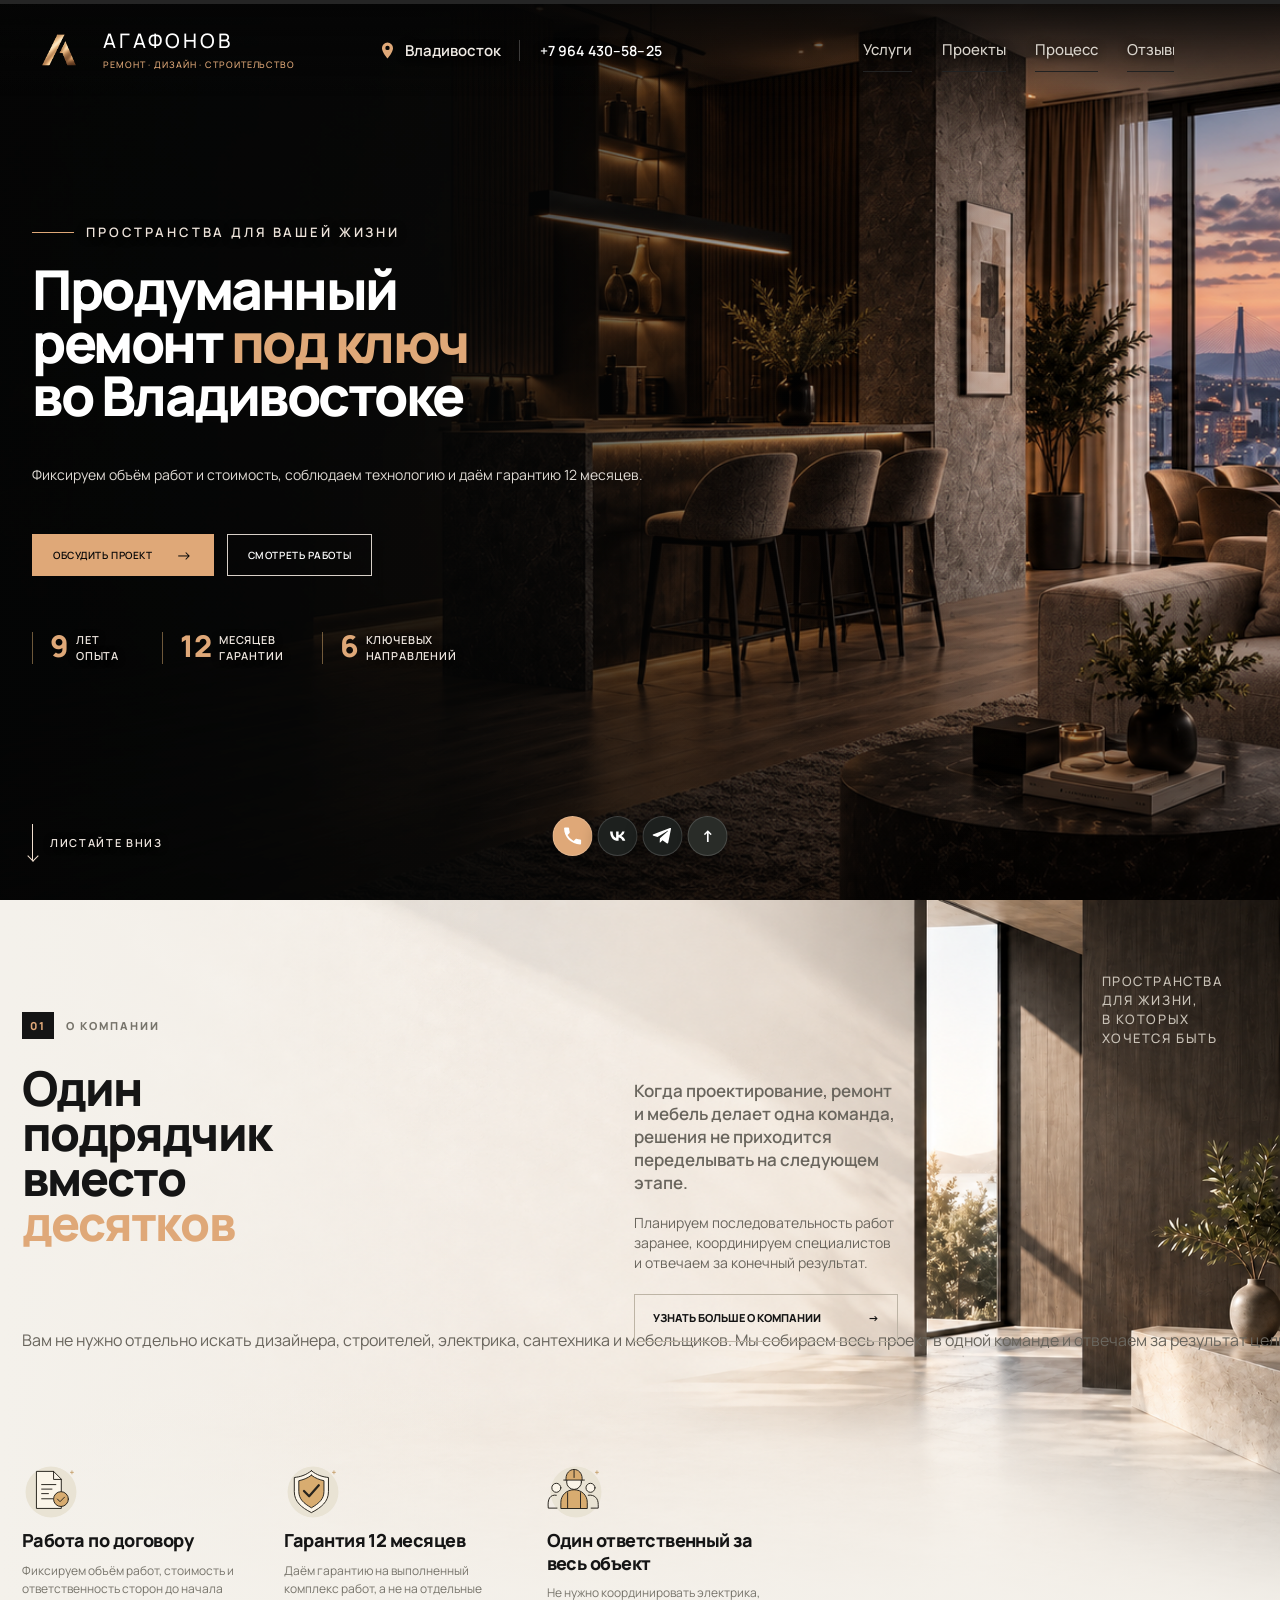
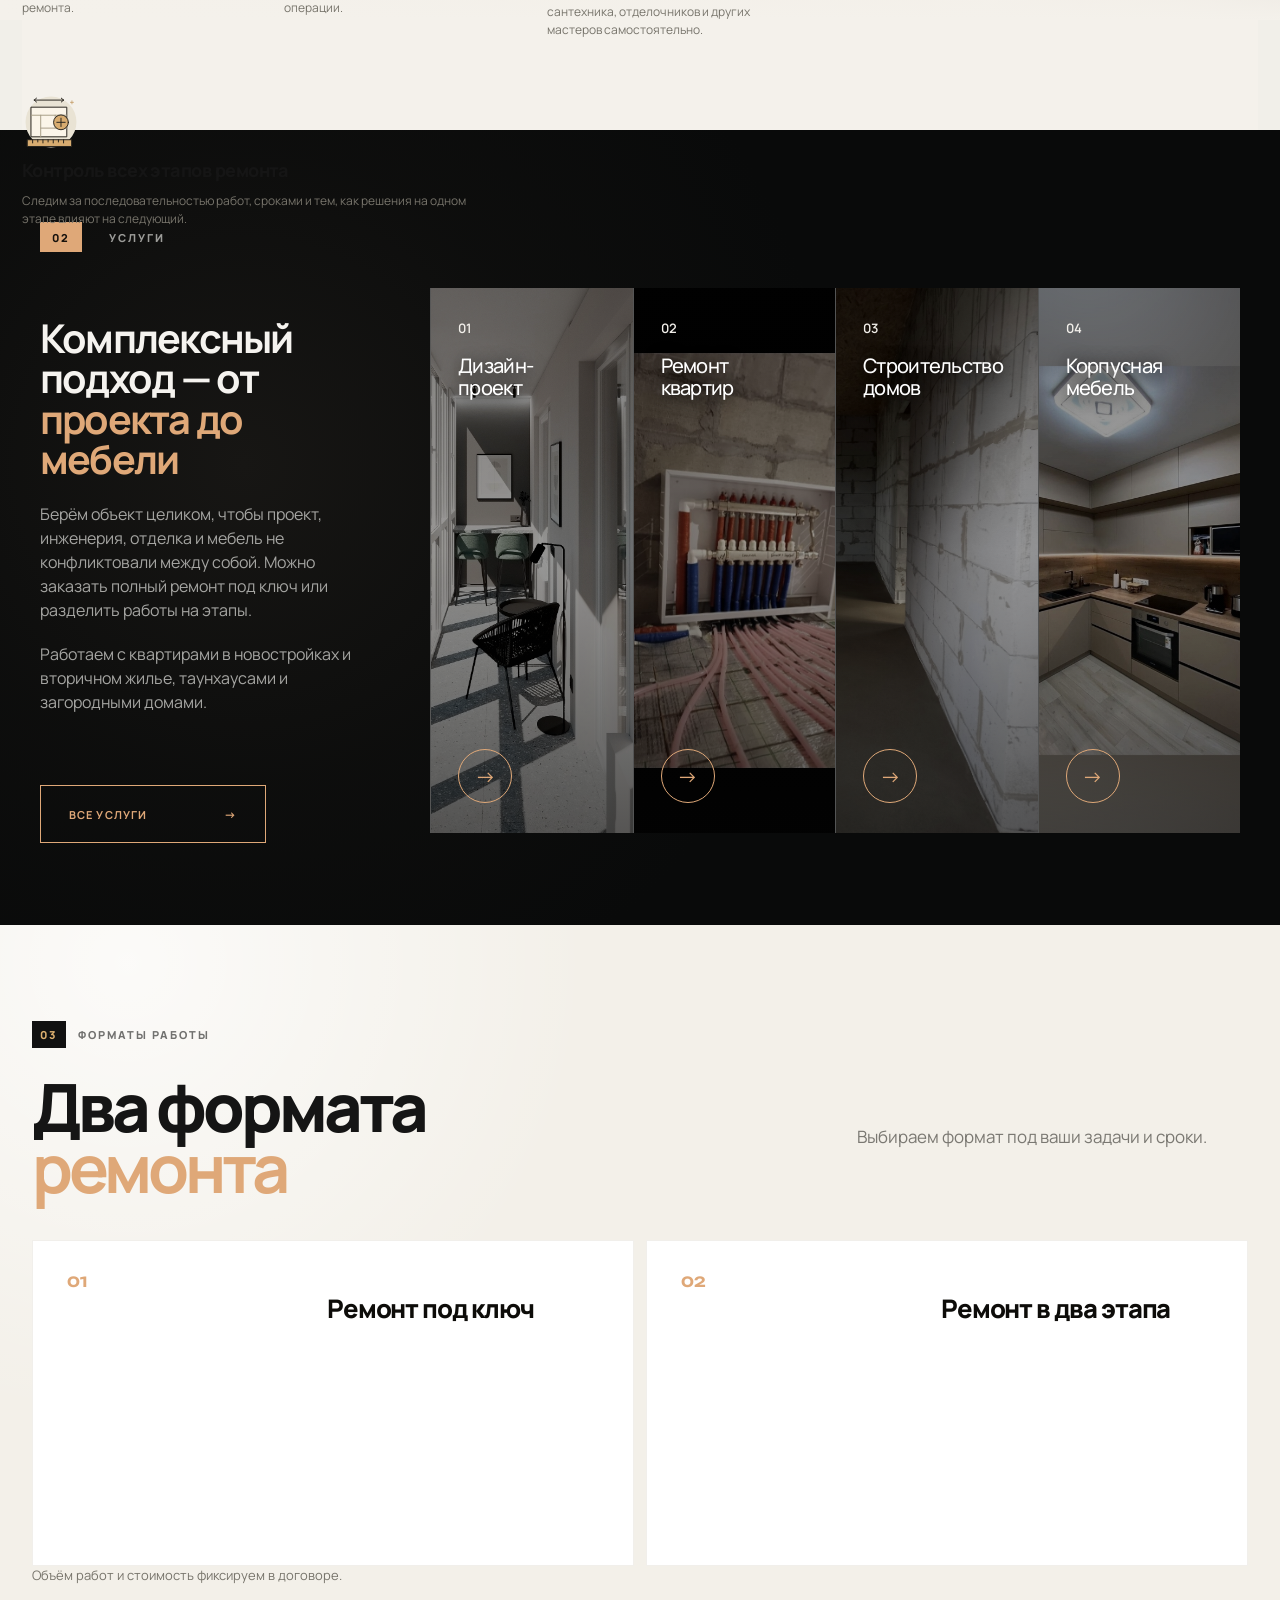
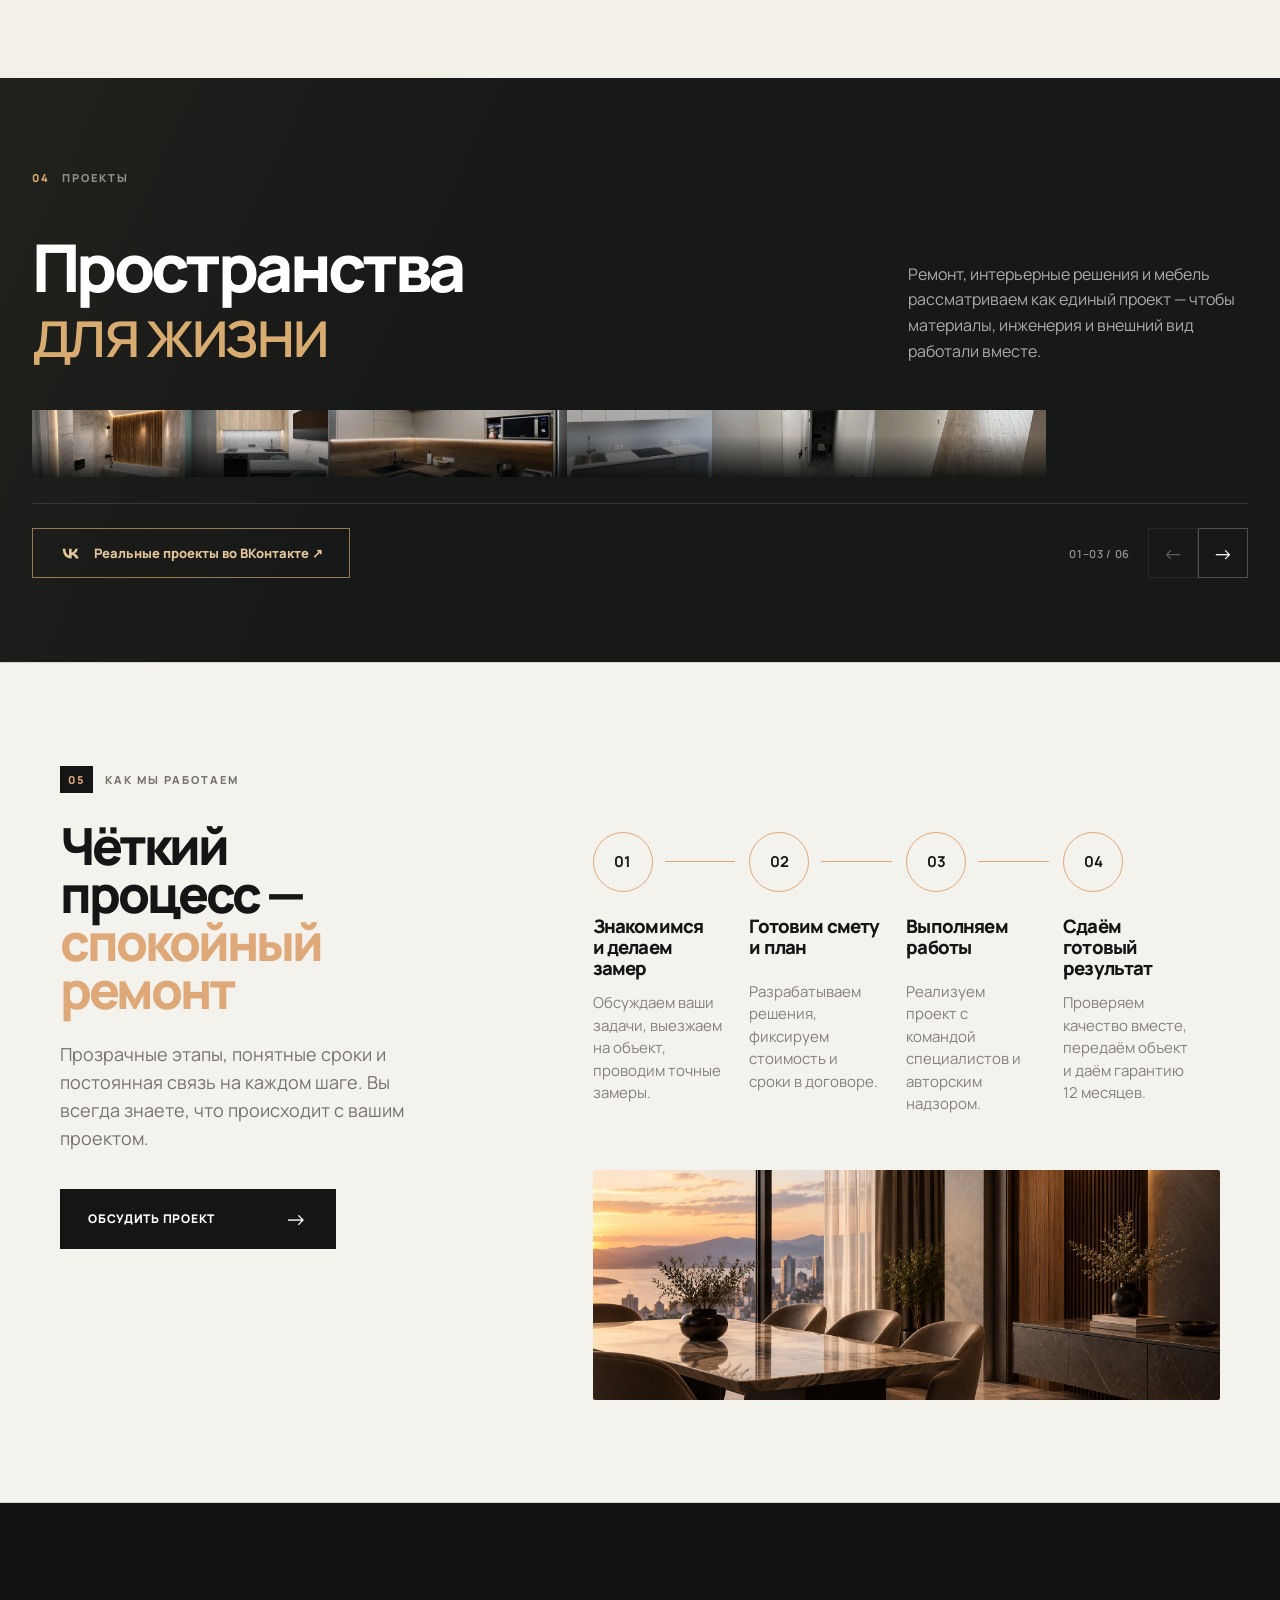
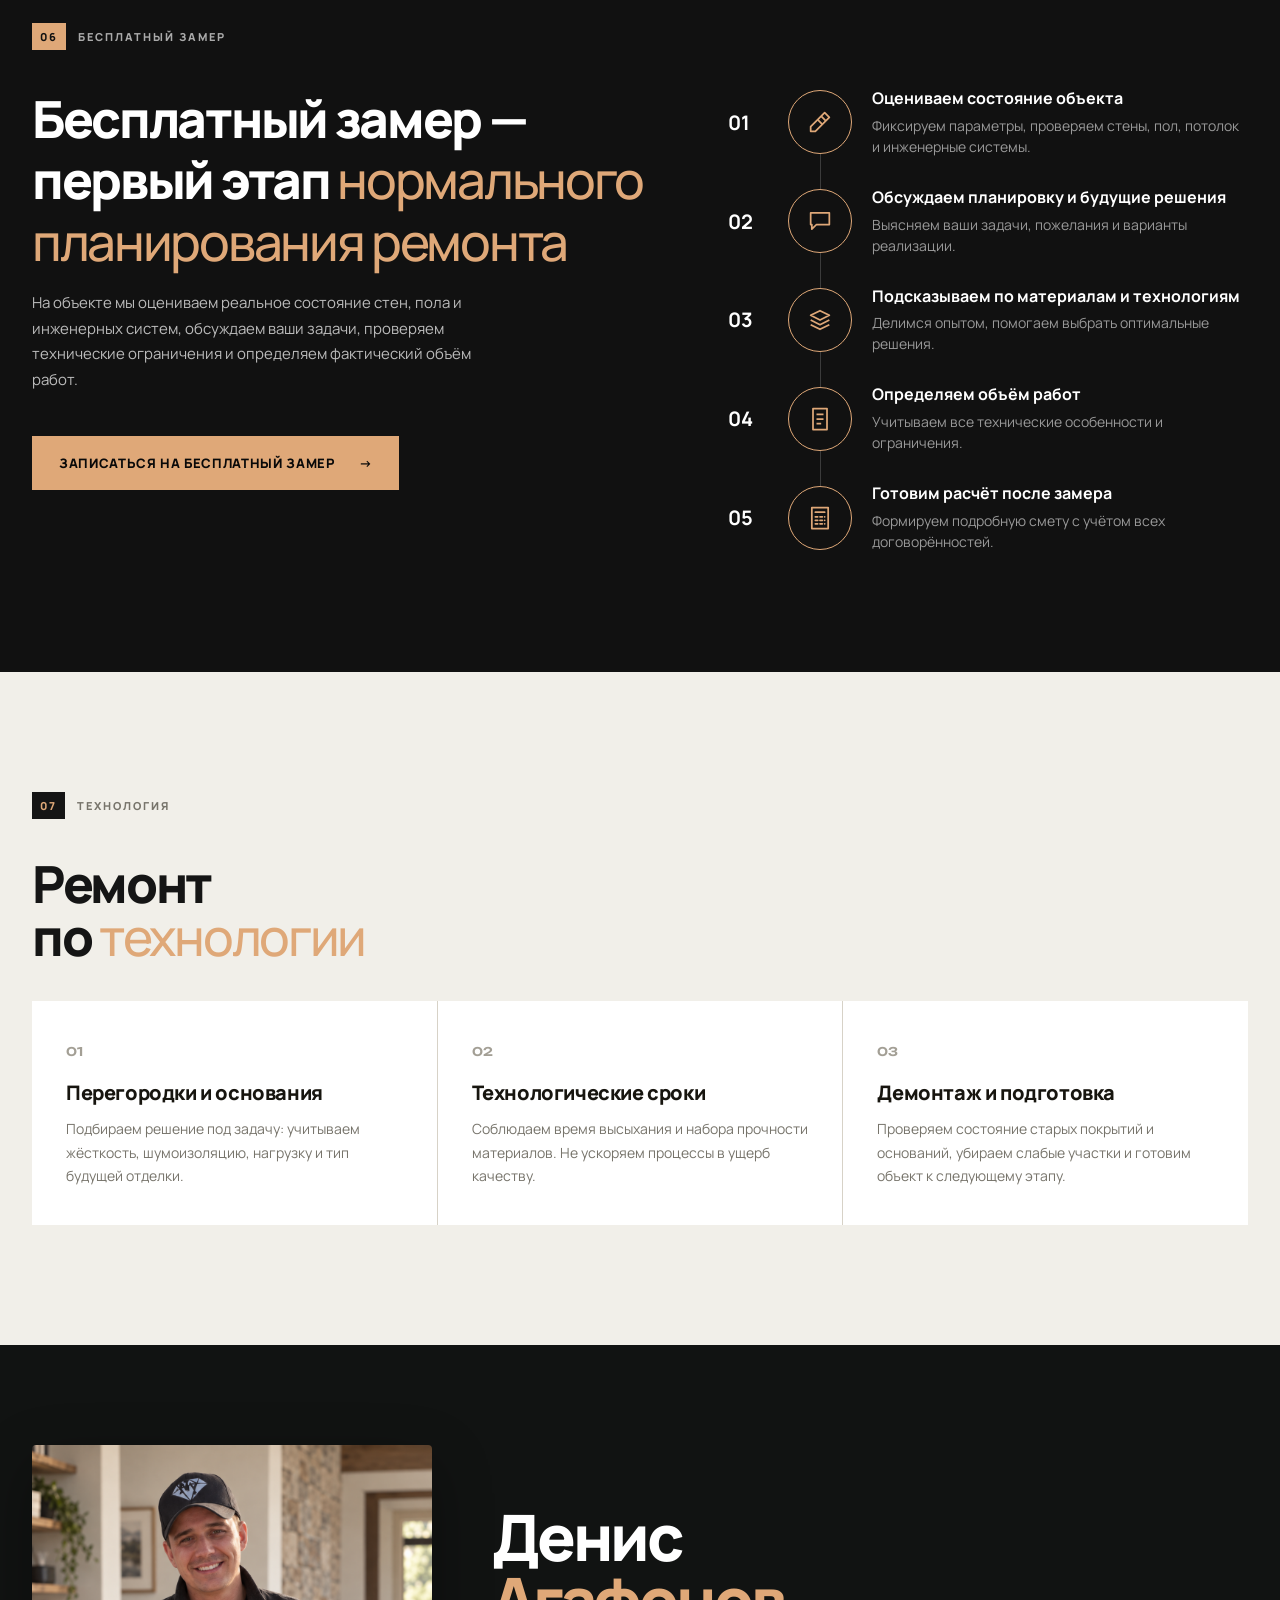
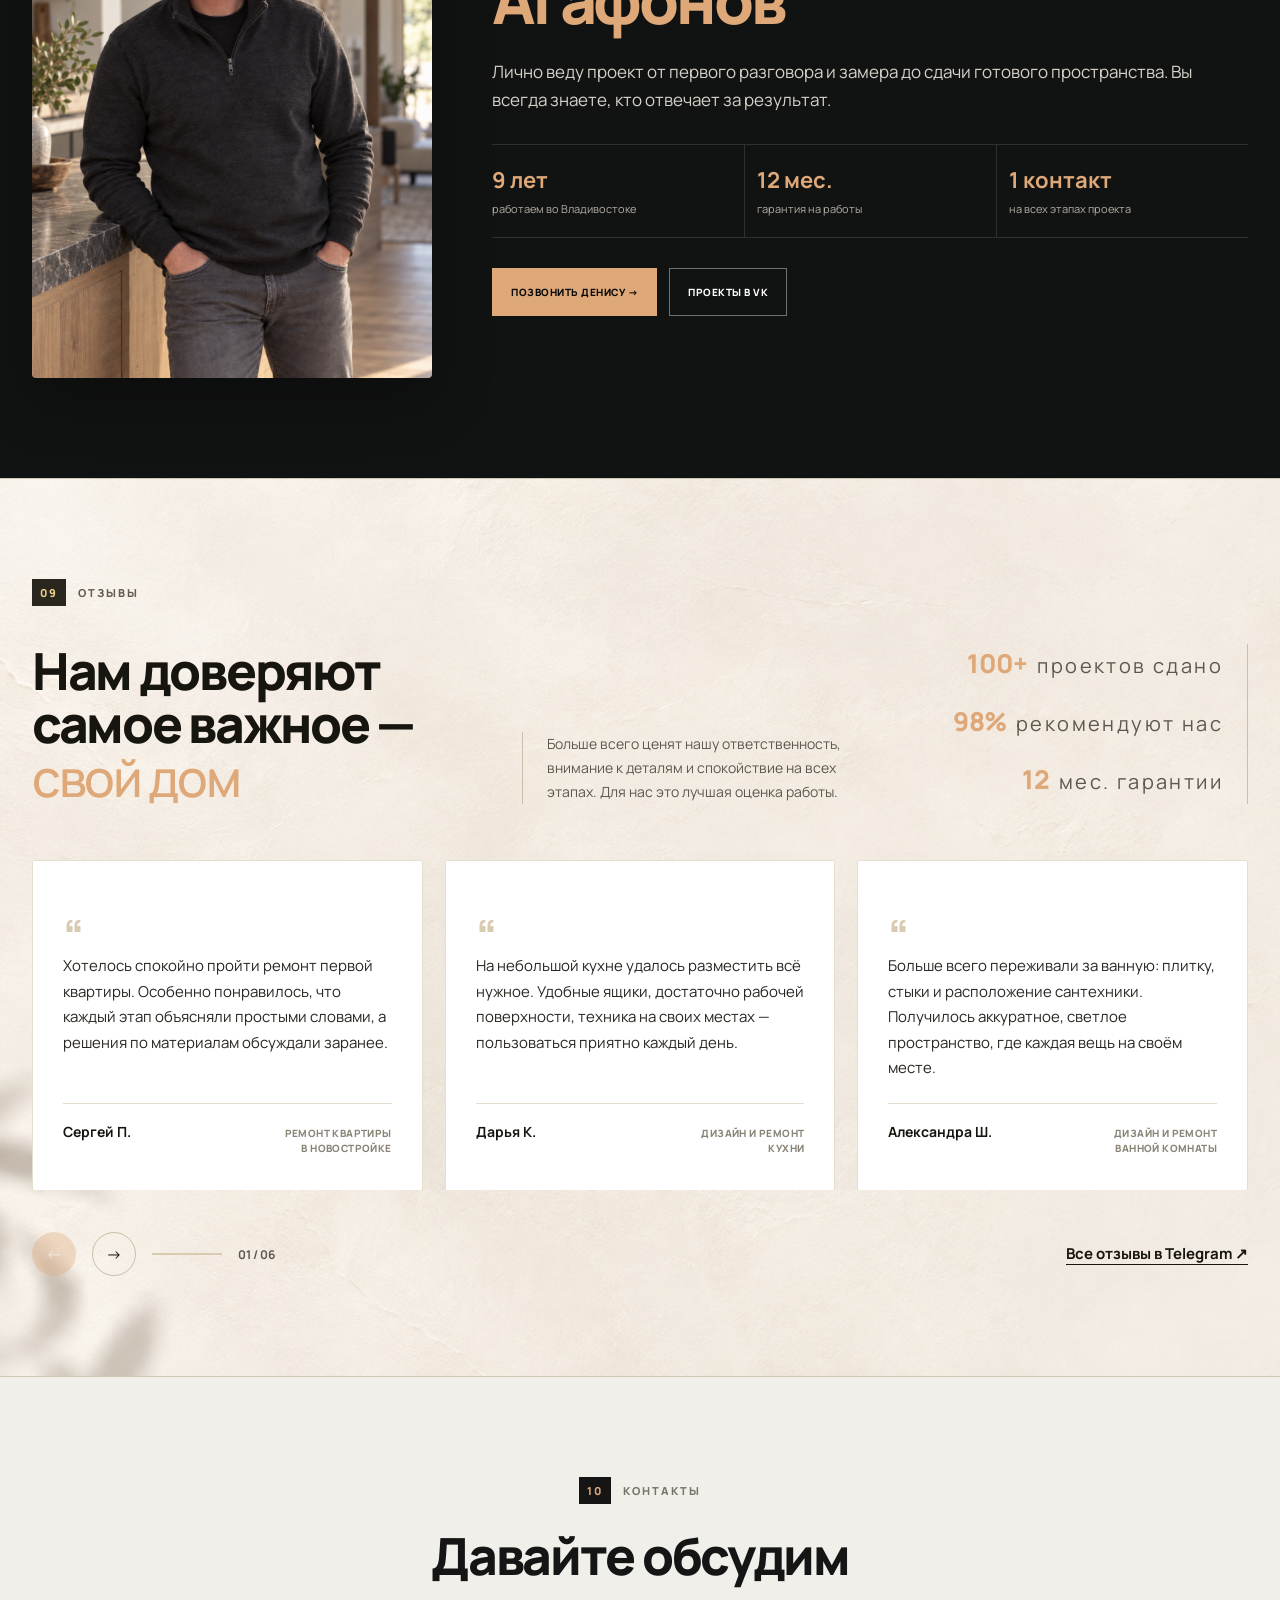
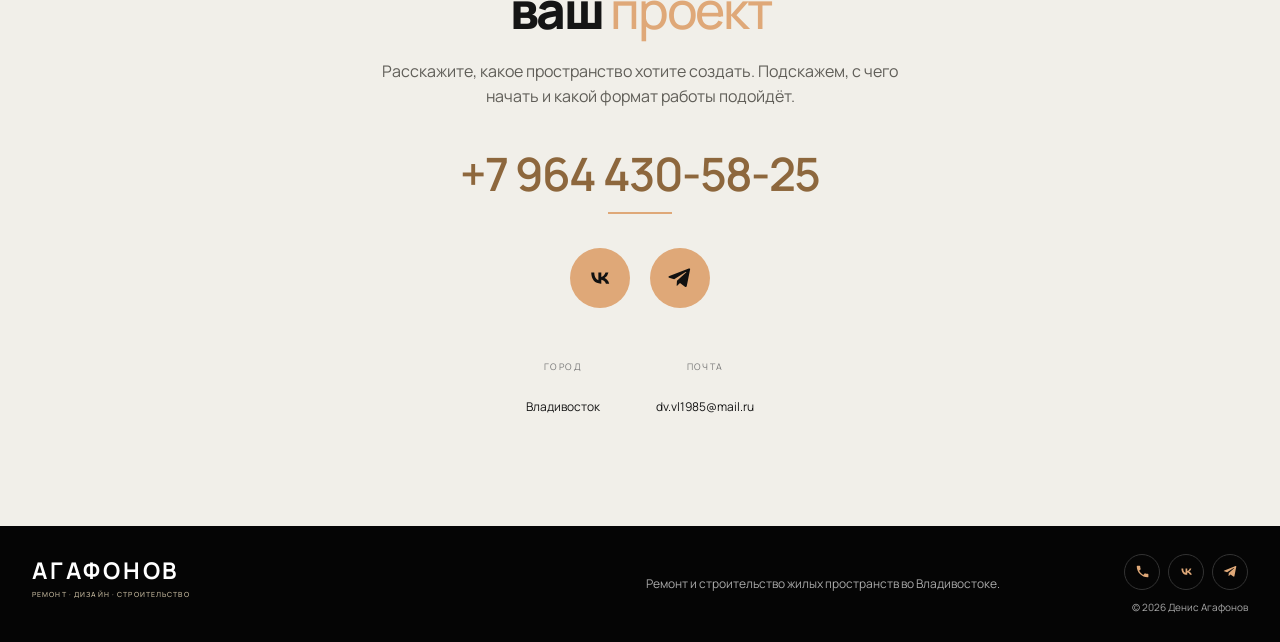
==== commit adee19d4: "а" ====
--- a/index.html
+++ b/index.html
@@ -15,8 +15,10 @@
   <link rel="stylesheet" href="brand.css?v=20260910">
   <link rel="stylesheet" href="portfolio-map.css?v=20260910">
   <link rel="stylesheet" href="hero-motion.css?v=20260918-crisp">
-<link rel="stylesheet" href="design-v3.css?v=34">
-  <link rel="stylesheet" href="hero-reference.css?v=19">
+<link rel="stylesheet" href="design-v3.css?v=45">
+  <link rel="stylesheet" href="hero-reference.css?v=24">
+  <link rel="stylesheet" href="mobile.css?v=20260918-hero-copy">
+  <link rel="stylesheet" href="accent.css?v=20260918-warm">
 </head>
 <body>
   <div class="scroll-progress" aria-hidden="true"><span></span></div>
@@ -40,7 +42,7 @@
       <div class="hero__content">
         <p class="eyebrow reveal">Пространства для вашей жизни</p>
         <h1 class="hero__title" aria-label="Продуманный ремонт под ключ во Владивостоке"><span aria-hidden="true">Продуманный</span><span aria-hidden="true">ремонт <em>под <i class="hero-key"><b class="hero-key__word">ключ</b><svg class="hero-key__icon" viewBox="0 0 240 90" fill="none" aria-hidden="true"><defs><linearGradient id="hero-key-beige" x1="48" y1="10" x2="65" y2="80" gradientUnits="userSpaceOnUse"><stop stop-color="#f5dfbd"/><stop offset=".25" stop-color="#e6c18d"/><stop offset=".52" stop-color="#d8ac70"/><stop offset=".78" stop-color="#bf915d"/><stop offset="1" stop-color="#a97b4b"/></linearGradient><linearGradient id="hero-key-edge" x1="24" y1="12" x2="100" y2="82" gradientUnits="userSpaceOnUse"><stop stop-color="#fff1d8" stop-opacity=".85"/><stop offset=".5" stop-color="#e6c495" stop-opacity=".45"/><stop offset="1" stop-color="#845d39" stop-opacity=".7"/></linearGradient></defs><path fill-rule="evenodd" clip-rule="evenodd" d="M35 10H66Q73 10 78 16L86 26Q90 30 90 35H220Q228 35 228 43V68Q228 75 221 75H205Q198 75 198 68V56H183V69H169V56H90Q89 62 85 67L78 75Q73 80 66 80H35Q28 80 23 75L15 66Q11 61 11 54V36Q11 29 15 24L23 15Q28 10 35 10ZM37 27Q34 27 32 30L29 34Q27 36 27 40V50Q27 54 30 57L33 61Q35 64 39 64H61Q65 64 67 61L71 57Q74 54 74 50V40Q74 36 71 33L67 29Q65 27 61 27Z" fill="url(#hero-key-beige)" stroke="url(#hero-key-edge)" stroke-width="1.4" stroke-linejoin="round"/><path d="M34 16H65Q70 16 74 21L81 29M95 40H218" stroke="#fff0d5" stroke-opacity=".65" stroke-width="2.2" stroke-linecap="round"/><path d="M34 74H66Q70 74 74 70M97 52H172M203 69H221" stroke="#805835" stroke-opacity=".5" stroke-width="2" stroke-linecap="round"/></svg></i></em></span><span aria-hidden="true">во Владивостоке</span></h1>
-        <p class="hero__lead reveal">От дизайн-проекта и бесплатного замера до ремонта, мебели и финальной отделки. Работаем с квартирами, таунхаусами и загородными домами.</p>
+        <p class="hero__lead reveal"><span>Фиксируем объём работ и стоимость, соблюдаем технологию и даём гарантию 12 месяцев.</span></p>
         <div class="hero__actions reveal">
           <a class="button button--yellow" href="tel:+79644305825">Обсудить проект <b>→</b></a>
           <a class="button button--ghost" href="#projects">Смотреть работы</a>
@@ -61,11 +63,11 @@
       <div class="intro__grid">
         <div class="intro__statement reveal">
           <h2 class="section__title"><span>Один</span><span>подрядчик</span><span>вместо</span><i>десятков</i></h2>
-          <p class="intro__directions">Один ответственный на каждом этапе —<br>от планирования до сдачи объекта.</p>
+          <p class="intro__directions">Вам не нужно отдельно искать дизайнера, строителей, электрика, сантехника и мебельщиков. Мы собираем весь проект в одной команде и отвечаем за результат целиком.</p>
         </div>
         <div class="intro__copy reveal">
-          <p class="lead">В комплексном ремонте электрика, сантехника, отделка, двери и мебель связаны между собой. Ошибка на одном этапе часто приводит к переделкам на следующем.</p>
-          <p>Поэтому мы ведём объект целиком: планируем последовательность работ, координируем специалистов и отвечаем за конечный результат. Вам не нужно искать разных мастеров и самостоятельно решать технические вопросы на объекте.</p>
+          <p class="lead">Когда проектирование, ремонт и мебель делает одна команда, решения не приходится переделывать на следующем этапе.</p>
+          <p>Планируем последовательность работ заранее, координируем специалистов и отвечаем за конечный результат.</p>
           <a class="intro__more" href="#team">Узнать больше о компании <span>→</span></a>
         </div>
         <figure class="intro__visual reveal"><img src="assets/about-background-v3.png?v=2" alt="Минималистичный светлый интерьер с панорамным окном и отделкой из тёмного дерева" loading="lazy"><figcaption>Пространства<br>для жизни,<br>в которых<br>хочется быть</figcaption></figure>
@@ -82,7 +84,7 @@
       <div class="services__panorama">
         <div class="services__intro reveal">
           <h2 class="services__title">Комплексный<br>подход — от<br><i>проекта до мебели</i></h2>
-          <p>Основной формат работы — комплексный ремонт под ключ. При необходимости проект можно разделить на два последовательных этапа: черновой и чистовой.</p>
+          <p>Берём объект целиком, чтобы проект, инженерия, отделка и мебель не конфликтовали между собой. Можно заказать полный ремонт под ключ или разделить работы на этапы.</p>
           <p>Работаем с квартирами в новостройках и вторичном жилье, таунхаусами и загородными домами.</p>
           <a class="services__all" href="#contact"><span>Все услуги</span><i aria-hidden="true">→</i></a>
         </div>
--- a/styles.css
+++ b/styles.css
@@ -4,7 +4,7 @@
 .hero{height:max(760px,100svh);min-height:700px;position:relative;color:#fff;overflow:hidden;background:#111}.hero__photo{position:absolute;inset:0;background:url('assets/project-1.jpg') center 45%/cover no-repeat;transform:scale(1.04);animation:herozoom 12s ease-out forwards}@keyframes herozoom{to{transform:scale(1)}}.hero__photo:after{content:"";position:absolute;inset:0;background:rgba(241,205,41,.12);mix-blend-mode:color}.hero__shade{position:absolute;inset:0;background:linear-gradient(90deg,#050505ee 0%,#0808089e 48%,#0001 80%),linear-gradient(0deg,#0009 0,transparent 45%)}.hero__content{position:relative;z-index:2;width:min(var(--max),calc(100% - 44px));margin:auto;padding-top:clamp(150px,19vh,210px)}.eyebrow,.section__label{font-size:11px;font-weight:800;letter-spacing:.18em;text-transform:uppercase}.eyebrow{color:var(--yellow);display:flex;align-items:center;gap:12px}.eyebrow:before{content:"";width:45px;height:2px;background:var(--yellow)}.hero__title{margin:24px 0 26px;font:600 clamp(48px,7.2vw,108px)/.92 Unbounded,sans-serif;letter-spacing:-.06em;max-width:1100px}.hero__title span{display:block;opacity:0;transform:translateY(55px);animation:titleIn .8s forwards}.hero__title span:nth-child(1){animation-delay:1.15s}.hero__title span:nth-child(2){animation-delay:1.3s}.hero__title span:nth-child(3){animation-delay:1.45s}.hero__title em,.section__title i{font-style:normal;color:var(--yellow)}@keyframes titleIn{to{opacity:1;transform:none}}.hero__lead{max-width:610px;font-size:16px;line-height:1.7;color:#d9d9d9}.hero__actions{display:flex;gap:12px;margin-top:30px}.button{min-height:54px;padding:0 26px;display:inline-flex;align-items:center;justify-content:center;gap:24px;font-size:clamp(13px,.8vw,16px);font-weight:800;text-transform:uppercase;letter-spacing:.05em;border:1px solid transparent;transition:.25s}.button--yellow{background:var(--yellow);color:#090909}.button--yellow:hover{background:var(--yellow2);transform:translateY(-2px)}.button--ghost{border-color:#ffffff66;color:#fff}.button--ghost:hover{background:#fff;color:#111}.hero__stats{position:absolute;right:0;bottom:90px;display:flex;gap:40px}.hero__stats div{display:flex;align-items:center;gap:12px}.hero__stats strong{font:600 37px/1 Unbounded;color:var(--yellow)}.hero__stats span{font-size:10px;line-height:1.4;text-transform:uppercase;letter-spacing:.08em;color:#aaa}.hero__scroll{position:absolute;z-index:4;left:4vw;bottom:70px;font-size:10px;text-transform:uppercase;letter-spacing:.13em;display:flex;align-items:center;gap:12px;color:#ccc}.hero__scroll span{width:34px;height:1px;background:var(--yellow)}.hero__wave{position:absolute;z-index:3;left:-2%;bottom:-1px;width:104%;height:100px;fill:var(--paper)}
 .section{max-width:var(--max);margin:auto;padding:120px 22px}.section__label{display:flex;align-items:center;gap:12px;color:var(--muted);margin-bottom:38px}.section__label span{color:var(--yellow);background:#151515;padding:6px 8px}.section__label--light{color:#aaa}.section__label--light span{background:var(--yellow);color:#111}.section__title{margin:0;font:600 clamp(38px,5vw,70px)/1.04 Unbounded,sans-serif;letter-spacing:-.05em}.section__title i{font-weight:500}.intro__grid,.section__head{display:grid;grid-template-columns:1.3fr .7fr;gap:70px;align-items:start}.intro__copy{padding-top:8px}.intro__copy .lead{font-size:21px;line-height:1.5;font-weight:600;margin-top:0}.intro__copy p{line-height:1.8;color:#605e58}.principles{display:grid;grid-template-columns:repeat(4,1fr);margin-top:85px;border-top:1px solid var(--line)}.principles article{padding:32px 25px 0 0;border-right:1px solid var(--line);min-height:220px}.principles article+article{padding-left:25px}.principles article:last-child{border-right:0}.principles b{font:600 12px Unbounded;color:#a39f95}.principles h3{margin:35px 0 12px;font:600 18px Unbounded}.principles p{font-size:clamp(14px,.85vw,17px);line-height:1.65;color:var(--muted)}
 .services{padding-top:55px}.section__head p{max-width:380px;margin:18px 0 0;font-size:16px;line-height:1.7;color:var(--muted)}.services__grid{display:grid;grid-template-columns:repeat(2,1fr);margin-top:60px;border-top:1px solid var(--line);border-left:1px solid var(--line)}.service{min-height:390px;padding:42px;border-right:1px solid var(--line);border-bottom:1px solid var(--line);position:relative;display:flex;flex-direction:column;align-items:flex-start;overflow:hidden}.service__num{font:600 12px Unbounded;color:#aaa}.service__price{margin-top:auto;background:var(--yellow);padding:7px 10px;font-size:11px;font-weight:800;text-transform:uppercase}.service h3{font:600 clamp(25px,3vw,42px)/1.1 Unbounded;margin:18px 0}.service p{max-width:480px;font-size:14px;line-height:1.7;color:var(--muted)}.service a{margin-top:18px;font-size:12px;font-weight:800;text-transform:uppercase;border-bottom:1px solid}.service--dark{background:#111;color:#fff}.service--dark p{color:#aaa}.service--image{grid-row:span 2;min-height:780px;color:#fff;padding:0}.service--image img{position:absolute;inset:0;width:100%;height:100%;object-fit:cover}.service--image:after{content:"";position:absolute;inset:0;background:linear-gradient(transparent 30%,#000e)}.service__overlay{position:absolute;z-index:2;left:42px;right:42px;bottom:45px}.service__overlay span{background:var(--yellow);color:#111;font-size:11px;font-weight:800;padding:7px 10px}.service__overlay p{color:#ddd}
-.projects{background:#0a0a0a;color:#fff;padding-bottom:100px}.projects__head{padding-top:100px;padding-bottom:26px}.projects__head-row{display:flex;justify-content:space-between;align-items:flex-end;flex-wrap:wrap;gap:30px}.projects__head-row>p{max-width:400px;margin:0;line-height:1.6;color:#aaa}.gallery{display:grid;grid-template-columns:repeat(3,1fr);grid-auto-rows:600px;gap:5px}.gallery__item{margin:0;position:relative;overflow:hidden;background:#191919}.gallery__item--wide{grid-column:span 2}.gallery img{width:100%;height:100%;object-fit:cover;filter:saturate(.72) contrast(1.06);transition:.7s}.gallery__item:after{content:"";position:absolute;inset:0;background:linear-gradient(transparent 55%,#000c)}.gallery__item:hover img{transform:scale(1.035);filter:saturate(1)}.gallery figcaption{position:absolute;z-index:2;left:28px;bottom:25px}.gallery figcaption b{display:block;font:600 18px Unbounded}.gallery figcaption span{font-size:11px;color:#bbb;text-transform:uppercase;letter-spacing:.1em}.projects__footer{display:flex;align-items:center;justify-content:space-between;flex-wrap:wrap;gap:20px;margin-top:16px}.projects__cta{text-align:center;margin-top:0}
+.projects{background:#0a0a0a;color:#fff;padding-bottom:40px}.projects__head{padding-top:36px;padding-bottom:14px}.projects__head-row{display:flex;justify-content:space-between;align-items:flex-end;flex-wrap:wrap;gap:30px}.projects__head-row>p{max-width:400px;margin:0;line-height:1.6;color:#aaa}.gallery{display:grid;grid-template-columns:repeat(3,1fr);grid-auto-rows:600px;gap:5px}.gallery__item{margin:0;position:relative;overflow:hidden;background:#191919}.gallery__item--wide{grid-column:span 2}.gallery img{width:100%;height:100%;object-fit:cover;filter:saturate(.72) contrast(1.06);transition:.7s}.gallery__item:after{content:"";position:absolute;inset:0;background:linear-gradient(transparent 55%,#000c)}.gallery__item:hover img{transform:scale(1.035);filter:saturate(1)}.gallery figcaption{position:absolute;z-index:2;left:28px;bottom:25px}.gallery figcaption b{display:block;font:600 18px Unbounded}.gallery figcaption span{font-size:11px;color:#bbb;text-transform:uppercase;letter-spacing:.1em}.projects__footer{display:flex;align-items:center;justify-content:space-between;flex-wrap:wrap;gap:20px;margin-top:16px}.projects__cta{text-align:center;margin-top:0}
 .process{max-width:1000px}.process>.section__title{margin-bottom:70px}.timeline{border-top:1px solid var(--line)}.timeline article{display:grid;grid-template-columns:120px 1fr;padding:35px 0;border-bottom:1px solid var(--line)}.timeline>article>span{font:600 15px Unbounded;color:#aaa}.timeline h3{font:600 clamp(22px,3vw,32px) Unbounded;margin:0 0 12px}.timeline p{color:var(--muted);line-height:1.7;margin:0;max-width:610px}.team{padding-top:50px}.team__grid{display:grid;grid-template-columns:1fr 1fr;gap:30px;margin-top:60px}.person{background:#e9e5db;display:grid;grid-template-columns:47% 53%;min-height:420px}.person img{width:100%;height:100%;object-fit:cover;filter:grayscale(1) contrast(1.05)}.person>div{padding:42px 30px;display:flex;flex-direction:column;align-items:flex-start}.person span{font-size:10px;text-transform:uppercase;letter-spacing:.15em;color:var(--muted)}.person h3{font:600 28px/1.15 Unbounded;margin:18px 0 auto}.person a{font-size:12px;margin-top:9px;border-bottom:1px solid #aaa}
 .reviews{background:var(--yellow);color:#111}.reviews__inner{padding-top:100px;padding-bottom:100px}.reviews__top{display:grid;grid-template-columns:.7fr 1.3fr;align-items:end}.reviews__top>div b{display:block;font:600 72px/1 Unbounded}.reviews__top>div span{display:block;font-size:20px;letter-spacing:.12em;margin:8px 0}.reviews__top>div small{font-size:11px;text-transform:uppercase}.reviews__top .section__title i{color:#111;text-decoration:underline}.reviews__grid{display:grid;grid-template-columns:repeat(3,1fr);gap:22px;margin-top:75px}.reviews blockquote{margin:0;background:#e5c69e;padding:35px;min-height:330px;display:flex;flex-direction:column}.reviews blockquote p{font-size:16px;line-height:1.75;margin:0}.reviews footer{margin-top:auto;font-weight:800}.reviews footer span{display:block;font-size:10px;text-transform:uppercase;margin-top:4px}.reviews__link{display:inline-block;margin-top:32px;font-size:12px;font-weight:800;border-bottom:1px solid}
 .contact{display:grid;grid-template-columns:1fr 1fr}
@@ -30,6 +30,9 @@
 @media(max-width:1000px){.hero__orbit{display:none}.reviews__track blockquote{flex-basis:calc((100% - 22px)/2.18)}.team{padding-left:22px;padding-right:22px}.footer{grid-template-columns:1fr auto}.footer__social{display:flex}.lightbox{grid-template-columns:55px 1fr 55px}}
 @media(max-width:700px){.loader img{width:82px;height:82px}.loader__brand{font-size:26px}.reviews__track blockquote{flex-basis:88%;min-height:330px;padding:27px}.reviews__controls{margin-top:35px}.footer{grid-template-columns:1fr auto}.footer__end{grid-column:1/-1;flex-direction:row;align-items:center;justify-content:space-between;flex-wrap:wrap;gap:14px}.contact-dock{bottom:10px}.contact-dock a{width:45px;height:45px}.lightbox{grid-template-columns:1fr}.lightbox figure{height:82vh;padding:42px 14px}.lightbox__prev,.lightbox__next{position:absolute;bottom:15px;width:60px;height:55px;background:#111}.lightbox__prev{left:calc(50% - 65px)}.lightbox__next{right:calc(50% - 65px)}.team{padding-left:15px;padding-right:15px}.person{grid-template-columns:1fr}.person img{height:360px}.reveal--left,.reveal--right{transform:translateY(35px)}}
 @media(prefers-reduced-motion:reduce){.hero__photo{opacity:1!important;filter:none!important;transform:none!important}.hero__orbit span,.hero__orbit b{animation:none!important}.reviews__track{transition:none!important}.service:hover,.principles article:hover,.timeline article:hover,.person:hover,.reviews__track blockquote:hover{transform:none!important}}
+.principles{grid-template-columns:repeat(3,1fr)}
+@media(max-width:1000px){.principles{grid-template-columns:1fr 1fr}}
+@media(max-width:700px){.principles{grid-template-columns:1fr}}
 @media(max-width:700px){.header.is-scrolled .brand img{width:45px;height:45px;min-width:45px}}
 
 /* Карта остаётся интерактивной, а отдельная кнопка открывает построение маршрута. */
@@ -41,9 +44,26 @@
 .contact__route:hover,.contact__route:focus-visible{background:var(--yellow);color:#111;transform:translateY(-3px)}
 @media(max-width:700px){.contact__route{left:15px;bottom:15px;padding:14px 16px;font-size:10px}}
 
-/* Проекты сгруппированы по публикациям Дениса: две карточки в кадре. */
-.project-carousel{width:min(var(--max),calc(100% - 44px));margin:0 auto;overflow:hidden}.project-track{display:flex;gap:22px;transition:transform .65s cubic-bezier(.2,.8,.2,1);will-change:transform}.project-card{flex:0 0 calc((100% - 22px)/2);min-width:0;background:#151515;border:1px solid #2b2b2b;padding:12px 12px 16px}
-@media(min-width:1051px){.project-card{flex-basis:calc((100% - 44px)/3)}}.project-card__head{min-height:46px;display:flex;align-items:center;justify-content:space-between;gap:18px;font:600 10px Unbounded;text-transform:uppercase;letter-spacing:.08em;color:#aaa}.project-card__head a{color:var(--yellow);white-space:nowrap}.project-card button{display:block;border:0;padding:0;background:#222;overflow:hidden;cursor:zoom-in}.project-card button:focus-visible{outline:3px solid var(--yellow);outline-offset:2px}.project-card button img{display:block;width:100%;height:100%;object-fit:cover;transition:transform .55s,filter .4s;filter:saturate(.78) contrast(1.04)}.project-card button:hover img{transform:scale(1.035);filter:saturate(1)}.project-card__main{width:100%;aspect-ratio:1.55/1}.project-card h3{font:600 20px Unbounded;margin:12px 6px 6px}.project-card>p{margin:0 6px;color:#aaa;line-height:1.5;font-size:clamp(13px,.75vw,16px)}.project-controls{display:flex;align-items:center;gap:18px;margin-top:0}.project-controls p{margin:0;font:600 11px Unbounded;color:#aaa;text-transform:uppercase}.project-controls button{width:56px;height:56px;border:1px solid #555;background:transparent;color:#fff;font-size:20px;cursor:pointer;transition:.25s}.project-controls button:hover,.project-controls button:focus-visible{background:var(--yellow);border-color:var(--yellow);color:#111}.project-controls button:disabled{opacity:.3;cursor:not-allowed;background:transparent;color:#fff}
+/* Проекты сгруппированы по публикациям Дениса: бенто-страница из трёх карточек. */
+.project-carousel{width:min(var(--max),calc(100% - 44px));margin:0 auto;overflow:hidden}.project-track{display:flex;transition:transform .65s cubic-bezier(.2,.8,.2,1);will-change:transform}
+.project-page{flex:0 0 100%;display:grid;grid-template-columns:1.62fr 1fr;grid-template-rows:repeat(2,1fr);gap:16px;height:clamp(380px,60vh,660px)}
+.project-card{position:relative;min-width:0;background:#151515;border:1px solid #2b2b2b;overflow:hidden}
+.project-card--big{grid-row:span 2}
+.project-card__main{position:absolute;inset:0;width:100%;height:100%;border:0;padding:0;background:#222;cursor:zoom-in}
+.project-card__main:focus-visible{outline:3px solid var(--yellow);outline-offset:-3px}
+.project-card__main img{display:block;width:100%;height:100%;object-fit:cover;transition:transform .55s,filter .4s;filter:saturate(.8) contrast(1.05)}
+.project-card:hover .project-card__main img{transform:scale(1.04);filter:saturate(1)}
+.project-card:after{content:"";position:absolute;z-index:1;inset:0;background:linear-gradient(180deg,transparent 42%,#000000d0 100%);pointer-events:none}
+.project-card__body{position:absolute;z-index:2;left:24px;right:74px;bottom:22px;color:#fff}
+.project-card__tag{display:block;margin-bottom:9px;font:700 10px Unbounded;letter-spacing:.13em;text-transform:uppercase;color:#c9c4b8}
+.project-card__body h3{margin:0;font:600 clamp(19px,1.9vw,28px)/1.18 Unbounded}
+.project-card__meta{display:flex;align-items:center;gap:11px;margin-top:15px;font-size:10px;letter-spacing:.12em;text-transform:uppercase;color:#9c9890}
+.project-card__meta:before{content:"";width:22px;height:1px;background:#665f4f}
+.project-card__index{position:absolute;z-index:2;right:22px;bottom:22px;font:600 12px Unbounded;color:#fff;letter-spacing:.04em}
+.project-card__arrow{position:absolute;z-index:2;right:20px;top:50%;transform:translateY(-50%);width:52px;height:52px;border-radius:50%;border:1px solid #ffffff55;background:#0b0b0b55;backdrop-filter:blur(3px);display:grid;place-items:center;color:#fff;font-size:17px;cursor:pointer;transition:.25s}
+.project-card__arrow:hover,.project-card__arrow:focus-visible{background:var(--yellow);border-color:var(--yellow);color:#111}
+.project-controls{display:flex;align-items:center;gap:18px;margin-top:0}.project-controls p{margin:0;font:600 11px Unbounded;color:#aaa;text-transform:uppercase}.project-controls button{width:56px;height:56px;border:1px solid #555;background:transparent;color:#fff;font-size:20px;cursor:pointer;transition:.25s}.project-controls button:hover,.project-controls button:focus-visible{background:var(--yellow);border-color:var(--yellow);color:#111}.project-controls button:disabled{opacity:.3;cursor:not-allowed;background:transparent;color:#fff}
+@media(max-width:900px){.project-page{grid-template-columns:1fr;grid-template-rows:none;height:auto;gap:14px}.project-card--big{grid-row:auto}.project-card{display:block}.project-card__main{position:relative;aspect-ratio:1.5/1}}
 
 /* Свободные зоны первого экрана и читаемые контакты. */
 @media(max-width:1440px){.hero__orbit{display:none}.hero__title{font-size:clamp(46px,6.5vw,88px);max-width:940px}.hero__stats{bottom:74px}}
@@ -51,15 +71,12 @@
 .contact__details{grid-template-columns:minmax(0,1fr);max-width:430px}.contact__details>div{display:grid;grid-template-columns:90px minmax(0,1fr);gap:18px;align-items:start}.contact__details small{padding-top:4px}.contact__details p,.contact__details a{margin:0;overflow-wrap:anywhere}.loader__brand{font-size:clamp(25px,4vw,46px);text-align:center}
 
 @media(max-width:1000px){.hero__content{padding-top:150px}}
-@media(max-width:700px){.project-carousel{width:calc(100% - 30px)}.project-track{gap:14px}.project-card{flex-basis:100%;padding:10px 10px 24px}.project-card h3{font-size:22px}.project-controls button{width:50px;height:50px}.hero{min-height:900px;height:auto}.hero__content{padding-top:125px;padding-bottom:135px}.hero__title{font-size:clamp(37px,11.5vw,52px)}.hero__title span:nth-child(3){font-size:.82em;letter-spacing:-.075em}.hero__stats{margin-top:26px}.contact__details>div{grid-template-columns:75px minmax(0,1fr);gap:12px}}
+@media(max-width:700px){.project-carousel{width:calc(100% - 30px)}.project-card__body h3{font-size:22px}.project-controls button{width:50px;height:50px}.hero{min-height:900px;height:auto}.hero__content{padding-top:125px;padding-bottom:135px}.hero__title{font-size:clamp(37px,11.5vw,52px)}.hero__title span:nth-child(3){font-size:.82em;letter-spacing:-.075em}.hero__stats{margin-top:26px}.contact__details>div{grid-template-columns:75px minmax(0,1fr);gap:12px}}
 .hero__photo{background-image:url('assets/hero-agafonov-v2.png');background-position:center 48%}
 .project-card--verified{border-color:#d8ac7066}.project-card__source{margin-top:14px;padding:0;background:none;border-top:1px solid #2b2b2b;padding-top:12px;color:#c9c4b8;font-size:9px;font-weight:800;text-transform:uppercase;letter-spacing:.08em}
 
 /* Виджет прокрутки всегда остаётся под контентом первого экрана. */
 @media(min-width:1441px){.hero__orbit{left:50%;bottom:24px;width:96px;height:96px}.hero__orbit span{top:17px;font-size:6px}.hero__orbit b{margin-top:19px;font-size:22px}}
-.project-card__media{position:relative}
-.project-track{align-items:flex-start}.project-card{align-self:flex-start}.project-card__main{position:relative}
-.project-card__slider{position:absolute;z-index:4;left:14px;right:14px;top:50%;display:flex;justify-content:space-between;pointer-events:none;transform:translateY(-50%)}.project-card__slider button{width:34px;height:34px;border-radius:50%;display:grid;place-items:center;background:transparent;color:#fff;border:1px solid rgba(255,255,255,.6);font-size:14px;pointer-events:auto;cursor:pointer;transition:.25s;backdrop-filter:blur(2px)}.project-card__slider button:hover,.project-card__slider button:focus-visible{background:var(--yellow);color:#111;border-color:var(--yellow)}.project-card__slider-count{position:absolute;z-index:4;right:14px;bottom:14px;padding:7px 9px;background:#0b0b0ddd;color:#fff;font:600 9px Unbounded;letter-spacing:.08em}
 
 /* Личный блок руководителя: только подтверждённые факты и фото из официального канала. */
 .about-company{max-width:var(--max);margin:58px auto 0;display:grid;grid-template-columns:minmax(300px,420px) 1fr;background:#191919;border:1px solid #2f2f2f;overflow:hidden}.about-company__portrait{position:relative;min-height:570px;background:#222}.about-company__portrait img{width:100%;height:100%;object-fit:cover;object-position:center;filter:none}.about-company__portrait>a{position:absolute;left:18px;bottom:18px;padding:10px 12px;background:#0b0b0bda;color:#ddd;font-size:9px;text-transform:uppercase;letter-spacing:.08em}.about-company__content{padding:58px 60px;display:flex;flex-direction:column;align-items:flex-start}.about-company__role{color:var(--yellow);font:600 10px Unbounded;text-transform:uppercase;letter-spacing:.12em}.about-company h2{margin:20px 0 24px;color:#fff;font:600 clamp(44px,5vw,72px)/.98 Unbounded;letter-spacing:-.045em}.about-company h2 i{color:var(--yellow);font-style:normal}.about-company__lead{max-width:690px;margin:0;color:#c0c0c0;font-size:17px;line-height:1.7}.about-company__facts{display:grid;grid-template-columns:repeat(3,1fr);width:100%;margin:38px 0;border-top:1px solid #333;border-bottom:1px solid #333}.about-company__facts div{padding:24px 18px 24px 0}.about-company__facts div+div{padding-left:20px;border-left:1px solid #333}.about-company__facts b{display:block;color:#fff;font:600 20px Unbounded}.about-company__facts span{display:block;margin-top:8px;color:#888;font-size:11px;line-height:1.45}.about-company__actions{display:flex;align-items:center;gap:24px}.about-company__social{color:#fff;font-size:12px;border-bottom:1px solid #666;padding:10px 0}.about-company__social:hover{color:var(--yellow);border-color:var(--yellow)}
--- a/hero-motion.css
+++ b/hero-motion.css
@@ -7,9 +7,5 @@
 .hero .hero-key{position:relative;display:inline-block;font:inherit;vertical-align:baseline;white-space:nowrap}
 .hero-key__word{display:inline-block;font:inherit;opacity:1}
 .hero-key__icon{position:absolute;inset:0;width:100%;height:100%;overflow:visible;opacity:0;transform:translateY(7px) scale(.94);filter:drop-shadow(0 5px 4px #0009) drop-shadow(0 0 7px #e3b77c70) drop-shadow(0 0 16px #d8ac7033)}
-.hero--entered .hero-key__word{animation:hero-key-word 10s 4.5s infinite}
-.hero--entered .hero-key__icon{animation:hero-key-picture 10s 4.5s infinite}
 @keyframes hero-line-arrive{from{opacity:0;transform:translateY(24px)}to{opacity:1;transform:none}}
-@keyframes hero-key-word{0%,3%,30%,100%{opacity:1;transform:translateY(0)}7%,26%{opacity:0;transform:translateY(-8px)}}
-@keyframes hero-key-picture{0%,3%,30%,100%{opacity:0;transform:translateY(7px) scale(.94)}7%,26%{opacity:1;transform:translateY(0) scale(1)}}
 @media(prefers-reduced-motion:reduce){.hero.hero--motion-ready .hero__title>span,.hero.hero--entered .hero__title>span{opacity:1;transform:none;filter:none;animation:none}.hero .hero-key__word{opacity:1;transform:none;animation:none}.hero .hero-key__icon{opacity:0;animation:none}}
--- a/design-v3.css
+++ b/design-v3.css
@@ -5,12 +5,13 @@
 .intro__more{display:flex;align-items:center;justify-content:space-between;gap:18px;margin-top:24px;padding:16px 18px;border:1px solid #bdb4a5;font-size:11px;font-weight:800;text-transform:uppercase;transition:background .25s}.intro__more:hover{background:#e5d6c0}.footer>a.footer__brand{display:flex;color:#fff}
 button,a{-webkit-tap-highlight-color:transparent}button{font:inherit}button:focus-visible,a:focus-visible{outline:2px solid var(--yellow);outline-offset:5px}
 .section__title,.hero__title,.service h3,.timeline h3,.principles h3,.project-card h3{font-family:Manrope,Arial,sans-serif;font-weight:800;letter-spacing:-.045em}
-.section__title{font-size:clamp(38px,5.3vw,74px)}.hero__title{font-size:clamp(48px,6vw,86px);line-height:1.02}
+.section__title{font-size:clamp(36px,4vw,58px)}.hero__title{font-size:clamp(48px,6vw,86px);line-height:1.02}
 .header{gap:20px;display:grid;grid-template-columns:280px minmax(0,1fr) 225px;height:98px;padding:0 3vw;backdrop-filter:blur(8px)}
 .header .brand{min-width:0;display:flex;align-items:center;gap:16px}.brand-mark{display:block;width:54px;height:54px;flex-shrink:0;fill:#e3b67b}
 .brand .wordmark{padding:0}.wordmark:after{display:none}.brand .wordmark__title,.footer__brand .wordmark__title{font:700 23px/1.2 Manrope,Arial,sans-serif;letter-spacing:.12em;transform:none;background:none;-webkit-text-fill-color:currentColor;color:#fff;animation:none;filter:none}.brand .wordmark__tagline{font-size:6px;letter-spacing:.22em;color:#ddb57c}
 .header .nav{gap:clamp(12px,1.5vw,25px);margin:0;white-space:nowrap}.header .nav a{font-size:12px}.header__contact{width:225px;margin:0}.header .header__phone{display:flex;align-items:center;gap:10px;padding:10px 12px;text-align:left;border:1px solid transparent;border-radius:4px;width:100%;transition:background .25s,border-color .25s}.header__phone svg{width:23px;height:23px;fill:#d8ac70;flex-shrink:0;transition:fill .25s}.header .header__phone small{font-size:8px;letter-spacing:.15em;color:#d8ac70;transition:color .25s}.header .header__phone b{display:block;font:800 17px Manrope,Arial,sans-serif;white-space:nowrap;transform-origin:left;transition:transform .25s}.header .header__phone:hover,.header .header__phone:focus-visible{background:#080a09aa;border-color:#ffffff35}.header__phone:hover svg{fill:#ffe2b2}.header .header__phone:hover small{color:#ffe2b2}.header .header__phone:hover b{transform:scale(1.06)}
 .loader .brand-mark{width:104px;height:104px;margin-bottom:8px;animation:mark-arrive 1.2s cubic-bezier(.2,.7,.2,1) both;filter:drop-shadow(0 0 24px #d8ac7033)}.loader .wordmark__title{font-family:Manrope,sans-serif;font-size:clamp(28px,5vw,60px);letter-spacing:.12em;transform:none;background:none;-webkit-text-fill-color:#e3b67b;color:#e3b67b;animation:none}.loader__caption{color:#b2a794}.loader{pointer-events:all}.loader.is-done{pointer-events:none}
+.loader .loader-logo{width:118px;height:118px;object-fit:contain;border-radius:0;box-shadow:none}
 @keyframes mark-arrive{from{opacity:0;transform:translateY(20px);clip-path:inset(0 100% 0 0)}to{opacity:1;transform:none;clip-path:inset(0)}}
 .hero__slides,.hero__slide{position:absolute;inset:0}.hero__slide{background-size:cover;background-position:center;opacity:0;transform:scale(1.13);transition:opacity 1.8s ease;will-change:opacity,transform}.hero__slide:first-child{opacity:1}.hero__slide.is-active{opacity:1;animation:photo-retreat 8s cubic-bezier(.2,.55,.3,1) both}.hero__slide.is-leaving{opacity:0;transform:scale(1)}@keyframes photo-retreat{from{transform:scale(1.13)}to{transform:scale(1)}}
 .hero__shade{background:linear-gradient(90deg,#080a09ed 0%,#080a09a8 40%,#0001 78%),linear-gradient(0deg,#0008,transparent 45%)}.hero__wave{width:100%;left:0;height:78px;bottom:-1px}.hero__wave>path{fill:#f4f1eb}.hero__scroll{bottom:88px}.hero__content{padding-bottom:160px}.hero__stats{gap:30px}.hero__stats div{padding-left:18px;border-left:1px solid #d8ac7080}.hero__stats strong{color:#e6bf8c;font:800 30px Manrope,sans-serif}.year-count{white-space:nowrap}.year-count i{font-style:normal}.hero__stats span{color:#ddd}.hero__orbit{display:none!important}
@@ -85,11 +86,12 @@
  .intro .principles{position:absolute;left:0;right:0;top:541px;width:81%;height:230px;min-height:0;grid-template-columns:repeat(4,minmax(0,1fr));column-gap:48px;border-top:0;background:rgb(246 243 237 / 0%);-webkit-backdrop-filter:none;backdrop-filter:none}
  .intro .principles article,.intro .principles article+article{position:relative;height:230px;min-height:0;padding:88px 0 0;border-right:0;box-sizing:border-box}
  .intro .principles article:first-child{padding-left:0}
- .intro .principles article:last-child{border-right:0;padding-right:0}
+ .intro .principles article:last-child{grid-column:span 2;border-right:0;padding-right:0}
  .intro .principles .principle-art,.intro .principles article+article .principle-art,.intro .principles article:first-child .principle-art{left:0;top:22px;width:58px;height:58px}
  .intro .principles article>b{display:none}
  .intro .principles h3{position:static;width:100%;margin:0 0 10px;font-size:18px;line-height:1.25}
  .intro .principles p{position:static;width:100%;max-width:285px;margin:0;font-size:12px;line-height:1.55}
+ .intro .principles article:last-child p{max-width:470px}
 }
 
 /* === Услуги: одна панорамная композиция — вводная зона + четыре сегмента === */
@@ -138,7 +140,7 @@
 /* === Отзывы: композиция по референсу === */
 .reviews{background:#f4f1eb url('assets/reviews.png') center/cover no-repeat;color:#17150f}
 .reviews__top{display:grid;grid-template-columns:.78fr .56fr .62fr;gap:28px;align-items:end;margin-bottom:56px}
-.reviews__top .section__title{margin:0;font-size:clamp(38px,4.2vw,58px)}
+.reviews__top .section__title{margin:0;font-size:clamp(36px,4vw,58px)}
 .reviews__top .section__title i{font-style:normal;color:#b8925f}
 .reviews__intro{margin:0;padding-left:24px;border-left:1px solid #cabfa9;font-size:clamp(14px,.85vw,18px);line-height:1.7;color:#5c584f}
 .reviews__stats{align-self:stretch;justify-self:end;margin-left:auto;display:flex;flex-direction:column;justify-content:space-between;padding-right:24px;border-right:1px solid #cabfa9}
@@ -176,16 +178,18 @@
 /* === Контакты: карта временно скрыта, блок собран в один центрированный экран === */
 .contact{grid-template-columns:1fr}
 .contact .contact__map{display:none}
-.contact .contact__info{width:100%;padding:100px 24px 110px;display:flex;flex-direction:column;align-items:center;text-align:center}
+.contact .contact__info{width:100%;padding:100px 24px 110px;display:flex;flex-direction:column;align-items:center;text-align:center;background:var(--paper);color:var(--ink)}
 .contact .section__label.reveal{justify-content:center;margin-bottom:24px}
-.contact .contact__info .section__title{font-size:clamp(36px,4.6vw,64px);line-height:1.06;max-width:820px}
-.contact__lead{margin:22px 0 0;font-size:16px;line-height:1.6;max-width:520px}
-.contact__phone{margin:34px 0 0;border-bottom:0;position:relative;display:inline-block;padding-bottom:10px}
+.contact .contact__info .section__title{font-size:clamp(36px,4vw,58px);line-height:1.06;max-width:820px}
+.contact__lead{margin:22px 0 0;font-size:16px;line-height:1.6;max-width:520px;color:#605e58}
+.contact__phone{margin:34px 0 0;border-bottom:0;position:relative;display:inline-block;padding-bottom:10px;color:#8d673d}
 .contact__phone:after{content:"";position:absolute;left:50%;bottom:0;width:64px;height:2px;background:var(--yellow);transform:translateX(-50%)}
 .contact__socials{margin:34px 0 0;gap:20px}
 .contact__social{width:60px;height:60px}
 .contact__social svg{width:26px;height:26px}
-.contact__social span{bottom:-26px;color:#999}
+.contact__social span{bottom:-26px;color:#68645b}
+.contact__social.contact__social--vk,.contact__social.contact__social--telegram{background:var(--ink);color:var(--paper)}
+.contact__social.contact__social--vk:hover,.contact__social.contact__social--vk:focus-visible,.contact__social.contact__social--telegram:hover,.contact__social.contact__social--telegram:focus-visible{background:var(--yellow);color:var(--ink)}
 .contact__details{margin-top:52px;display:flex;gap:56px;max-width:none}
 .contact__details>div{grid-template-columns:none!important;text-align:center}
 .contact__details small{padding-top:0!important;display:block;margin-bottom:6px}
@@ -193,17 +197,42 @@
  .contact .contact__info{padding:64px 20px 70px}
  .contact__details{flex-direction:column;gap:22px;align-items:center}
 }
-/* === Два формата ремонта: карточки после блока услуг === */
-.formats{padding-top:70px}
-.formats__grid{display:grid;grid-template-columns:repeat(2,1fr);gap:1px;margin-top:50px;background:var(--line)}
-.formats__card{background:var(--paper);padding:38px 34px}
-.formats__card b{font:600 12px Unbounded;color:#a39f95}
-.formats__card h3{margin:22px 0 14px;font:800 26px/1.15 Manrope,Arial,sans-serif;letter-spacing:-.03em;color:#17150f}
-.formats__card p{margin:0;font-size:15px;line-height:1.7;color:var(--muted)}
-.formats__note{margin:26px 0 0;font-size:13px;color:var(--muted)}
-@media(max-width:700px){
+/* === Форматы работы + соблюдение технологии: единый блок === */
+.formats{padding-top:110px;padding-bottom:150px}
+.formats .section__head{align-items:end}
+.formats__grid{display:grid;grid-template-columns:repeat(2,minmax(0,1fr));gap:10px;margin-top:82px;background:transparent}
+.formats__card{display:grid;grid-template-columns:minmax(250px,.86fr) minmax(260px,1.14fr);min-height:342px;background:#fff;padding:42px 30px 34px 36px;overflow:hidden}
+.formats__copy{position:relative;z-index:1;display:flex;flex-direction:column;align-items:flex-start}
+.formats__card b{font:700 14px/1 Unbounded;color:var(--yellow)}
+.formats__card h3{margin:24px 0 14px;font:800 clamp(24px,2vw,31px)/1.08 Manrope,Arial,sans-serif;letter-spacing:-.045em;color:#0d0c09}
+.formats__card p{margin:0;max-width:340px;font-size:15px;line-height:1.58;color:var(--muted)}
+.formats__copy>a{display:flex;align-items:center;gap:14px;margin-top:auto;padding-top:28px;font:700 10px/1 Unbounded;letter-spacing:.18em;text-transform:uppercase;color:#6f7177}
+.formats__copy>a:before{content:"";width:38px;height:1px;background:var(--yellow)}
+.formats__copy>a span{font:500 20px/1 Manrope;color:var(--yellow);transition:transform .25s ease}
+.formats__copy>a:hover span{transform:translateX(5px)}
+.formats__visual{position:relative;margin:0;min-width:0;display:flex;align-items:center;justify-content:center}
+.formats__visual img{display:block;width:94%;height:270px;object-fit:contain;opacity:.9}
+.formats__card:nth-child(2) .formats__visual img{width:78%;height:286px}
+.formats__visual figcaption{position:absolute;right:0;top:50%;transform:translateY(-50%);padding-left:16px;border-left:1px solid rgba(190,148,87,.48);font:600 9px/2 Unbounded;letter-spacing:.2em;text-transform:uppercase;color:#b59a78}
+.formats__subtitle{margin:104px 0 0;font:800 clamp(26px,2.6vw,36px)/1.3 Manrope,Arial,sans-serif;letter-spacing:-.035em;color:#17150f}
+.formats__subtitle i{color:var(--yellow);font-style:normal}
+.formats__foot{display:flex;align-items:center;gap:38px;margin-top:66px}
+.formats__note{margin:0;font-size:13px;line-height:1.6;color:var(--muted)}
+@media(max-width:1100px){
  .formats__grid{grid-template-columns:1fr}
- .formats__card{padding:28px 22px}
+ .formats__card{grid-template-columns:minmax(240px,.8fr) minmax(280px,1.2fr)}
+}
+@media(max-width:700px){
+ .formats{padding-top:76px;padding-bottom:100px}
+ .formats__grid{margin-top:52px}
+ .formats__card{grid-template-columns:1fr;min-height:0;padding:30px 22px 24px}
+ .formats__visual{min-height:230px;margin-top:24px}
+ .formats__visual img{height:230px;width:92%}
+ .formats__card:nth-child(2) .formats__visual img{width:70%;height:246px}
+ .formats__visual figcaption{right:2px}
+ .formats__copy>a{margin-top:28px}
+ .formats__subtitle{margin-top:60px}
+ .formats__foot{flex-direction:column;align-items:flex-start;gap:16px;margin-top:40px}
 }
 
 /* === Бесплатный замер: самостоятельный блок === */
@@ -211,7 +240,7 @@
 .measure .section__label{color:#aaa}
 .measure .section__label span{background:var(--yellow);color:#111}
 .measure__grid{display:grid;grid-template-columns:1.1fr .9fr;gap:60px;align-items:start;margin-top:10px}
-.measure__copy .section__title{font-size:clamp(30px,3.4vw,48px);line-height:1.2}
+.measure__copy .section__title{font-size:clamp(36px,4vw,58px);line-height:1.2}
 .measure__copy .section__title i{color:var(--yellow);font-weight:500}
 .measure__copy p{margin:18px 0 0;font-size:15px;line-height:1.7;color:#bbb;max-width:480px}
 .measure__timeline{position:relative;margin:0;padding:0;list-style:none}
@@ -223,14 +252,18 @@
 .measure__step-icon svg{width:28px;height:28px}
 .measure__step-body h3{margin:0;font-size:16px;line-height:1.3;color:#fff}
 .measure__step-body p{margin:6px 0 0;font-size:14px;line-height:1.5;color:#999}
+.measure__step-body small{display:none}
+.measure__step--result .measure__step-num{color:var(--yellow)}
+.measure__step--result .measure__step-icon{background:var(--yellow);color:#111;box-shadow:0 0 0 6px rgba(216,172,112,.1),0 10px 28px rgba(0,0,0,.28)}
+.measure__step--result .measure__step-body small{display:block;margin:0 0 5px;color:var(--yellow);font-size:9px;font-weight:800;letter-spacing:.14em;text-transform:uppercase}
+.measure__step--result .measure__step-body h3{color:#f1d5be}
 .measure__cta{margin-top:44px}
 @media(max-width:1000px){.measure__grid{grid-template-columns:1fr;gap:30px}}
 @media(max-width:640px){.measure__step{grid-template-columns:32px 56px 1fr;column-gap:14px}.measure__timeline:before{left:74px}.measure__step-num{font-size:16px}.measure__step-icon{width:56px;height:56px}.measure__step-icon svg{width:24px;height:24px}}
 
 /* === Технологический подход: три компактные карточки === */
-.approach .section__title i{color:var(--yellow);font-style:normal}
-.approach__grid{display:grid;grid-template-columns:repeat(3,1fr);gap:1px;margin-top:50px;background:var(--line)}
-.approach__card{background:#fff;padding:34px 30px}
+.approach__grid{display:grid;grid-template-columns:repeat(3,1fr);gap:1px;margin-top:38px;background:var(--line)}
+.approach__card{background:#fff;padding:38px 34px}
 .approach__card b{font:600 12px Unbounded;color:#a39f95}
 .approach__card h3{margin:20px 0 12px;font:800 20px/1.2 Manrope,Arial,sans-serif;letter-spacing:-.02em;color:#17150f}
 .approach__card p{margin:0;font-size:14px;line-height:1.65;color:var(--muted)}
@@ -240,3 +273,184 @@
  .contact .contact__info{padding-top:40px;padding-bottom:36px}
  .contact .map-districts{grid-template-columns:repeat(2,minmax(0,1fr))}
 }
+
+
+/* === Проекты: спокойная портфолио-подача, где главный материал — фотографии === */
+.projects{position:relative;padding-bottom:84px;background:#171918;color:#fff;overflow:hidden}
+.projects:before{content:"";position:absolute;inset:0;pointer-events:none;background:linear-gradient(115deg,rgba(216,172,112,.055),transparent 34%)}
+.projects__head{position:relative;padding-top:92px;padding-bottom:46px}
+.projects__head .section__label{margin-bottom:50px;color:#8f938e}
+.projects__head .section__label span{background:transparent;padding:0;color:#d8ac70}
+.projects__head-row{display:grid;grid-template-columns:minmax(0,1.25fr) minmax(290px,.55fr);gap:clamp(50px,8vw,130px);align-items:end}
+.projects__head-row .section__title{max-width:790px;font-size:clamp(46px,5.15vw,78px);line-height:.98;letter-spacing:-.055em}
+.projects__head-row .section__title i{font-style:normal;font-weight:500;color:#d8ac70}
+.projects__intro{padding:4px 0 8px 28px;border-left:1px solid rgba(216,172,112,.45)}
+.projects__intro p{max-width:410px;margin:0;font-size:15px;line-height:1.72;color:#c0c2be}
+.projects__intro span{display:block;margin-top:25px;font-size:11px;font-weight:700;letter-spacing:.08em;color:#d8ac70}
+.project-carousel{position:relative;width:min(var(--max),calc(100% - 44px));overflow:hidden}
+.project-page{grid-template-columns:minmax(0,1.68fr) minmax(300px,1fr);grid-template-rows:repeat(2,minmax(0,1fr));gap:10px;height:clamp(570px,69vh,760px)}
+.project-card{border:0;background:#252826}
+.project-card__main img{filter:saturate(.76) contrast(1.02);transition:transform .8s cubic-bezier(.2,.65,.2,1),filter .45s}
+.project-card:hover .project-card__main img{transform:scale(1.025);filter:saturate(.96) contrast(1.01)}
+.project-card:after{background:linear-gradient(180deg,rgba(0,0,0,.02) 38%,rgba(5,7,6,.82) 100%)}
+.project-card--big:after{background:linear-gradient(180deg,rgba(0,0,0,.01) 50%,rgba(5,7,6,.86) 100%)}
+.project-card__body{left:28px;right:82px;bottom:26px}
+.project-card--big .project-card__body{left:38px;bottom:35px}
+.project-card__tag{margin-bottom:10px;font-family:Manrope,Arial,sans-serif;font-size:10px;font-weight:700;letter-spacing:.08em;text-transform:none;color:#d8ac70}
+.project-card__body h3{font-size:clamp(21px,2vw,31px);line-height:1.08;letter-spacing:-.035em}
+.project-card--big .project-card__body h3{font-size:clamp(30px,3.1vw,48px)}
+.project-card__meta{margin-top:13px;text-transform:none;letter-spacing:.03em;color:#cbcfc9}
+.project-card__meta:before{background:#d8ac70}
+.project-card__index{right:22px;top:20px;bottom:auto;font:600 10px Manrope,Arial,sans-serif;letter-spacing:.08em;color:rgba(255,255,255,.72)}
+.project-card__arrow{right:22px;top:auto;bottom:22px;transform:none;width:46px;height:46px;border-color:rgba(255,255,255,.38);background:rgba(12,14,13,.32)}
+.projects__footer{margin-top:26px;padding-top:24px;border-top:1px solid rgba(255,255,255,.13)}
+.projects__cta .button{min-height:50px;background:transparent;border-color:rgba(216,172,112,.65);color:#e3c59c;text-transform:none;letter-spacing:0}
+.projects__cta .button:hover{background:#d8ac70;color:#171918}
+.projects__cta .projects-vk-icon{width:23px;height:23px;fill:currentColor}
+.project-controls p{font:600 11px Manrope,Arial,sans-serif;letter-spacing:.06em;color:#8f938e}
+.project-controls button{width:50px;height:50px;border-color:rgba(255,255,255,.24)}
+
+@media(max-width:900px){
+ .projects{padding-bottom:64px}
+ .projects__head{padding-top:70px;padding-bottom:36px}
+ .projects__head-row{grid-template-columns:1fr;gap:30px}
+ .projects__intro{max-width:560px}
+ .project-page{grid-template-columns:1fr;grid-template-rows:none;height:auto;gap:10px}
+ .project-card__main{position:relative;aspect-ratio:1.55/1}
+ .project-card--big .project-card__main{aspect-ratio:1.25/1}
+ .project-card--big .project-card__body{left:28px;bottom:26px}
+}
+@media(max-width:700px){
+ .projects{padding-bottom:52px}
+ .projects__head{padding-top:58px;padding-bottom:30px}
+ .projects__head .section__label{margin-bottom:34px}
+ .projects__head-row .section__title{font-size:clamp(37px,11vw,52px);line-height:1.02}
+ .projects__intro{padding-left:18px}
+ .projects__intro p{font-size:13px}
+ .projects__intro span{margin-top:16px;font-size:10px}
+ .project-carousel{width:calc(100% - 30px)}
+ .project-card__main,.project-card--big .project-card__main{aspect-ratio:1.16/1}
+ .project-card__body,.project-card--big .project-card__body{left:20px;right:68px;bottom:20px}
+ .project-card--big .project-card__body h3,.project-card__body h3{font-size:25px;min-height:0}
+ .project-card__arrow{right:16px;bottom:16px;width:42px;height:42px}
+ .project-card__index{right:16px;top:15px}
+ .projects__footer{align-items:stretch}
+ .projects__cta{width:100%;padding:0}
+ .projects__cta .button{width:100%;font-size:11px}
+ .project-controls{width:100%;justify-content:space-between}
+}
+
+/* Services — dark panoramic composition matched to the supplied reference. */
+.services{padding-top:92px;padding-bottom:92px;color:#f5f3ef}
+.services:before{background:radial-gradient(circle at 19% 42%,#171614 0,rgba(15,15,14,.7) 28%,transparent 52%),#090a0a}
+.services>.section__label{width:min(1760px,calc(100vw - 80px));margin:0 auto 36px;color:#9c9c99;font-size:11px;letter-spacing:.18em;text-transform:uppercase}
+.services>.section__label span{display:grid;place-items:center;width:42px;height:30px;margin-right:15px;background:#c79252;color:#17120d}
+.services__panorama{width:min(1760px,calc(100vw - 80px));height:545px;margin:0 auto;grid-template-columns:minmax(390px,1.44fr) repeat(4,minmax(0,1fr));background:transparent}
+.services__intro{justify-content:flex-start;padding:30px 64px 2px 0}
+.services__title{font:700 clamp(36px,3.1vw,58px)/1.02 Manrope,Arial,sans-serif;letter-spacing:-.045em;color:#f5f3ef}
+.services__title i{color:#cf9b5d}
+.services__intro p{max-width:390px;margin:22px 0 0;font-size:16px;line-height:1.5;color:#a5a5a2}
+.services__intro p+p{margin-top:20px}
+.services__all{position:relative;top:12px;width:226px;height:58px;margin-top:auto;padding:0 28px;border-color:#9c7447;color:#cf9b5d;background:transparent}
+.services__all:hover,.services__all:focus-visible{color:#090a0a;border-color:#cf9b5d;background:#cf9b5d}
+.service-seg{border-left:1px solid rgba(255,255,255,.3)}
+.service-seg__media{filter:saturate(.72) brightness(.64) contrast(1.04);background-position:center;transform:scale(1.015)}
+.service-seg:after{background:linear-gradient(180deg,rgba(5,5,5,.17),rgba(5,5,5,.03) 48%,rgba(5,5,5,.46));opacity:1}
+.service-seg__content{inset:31px 27px 30px;gap:18px}
+.service-seg__num{font-size:13px;letter-spacing:.02em;color:#f2efea}
+.service-seg__name{font:500 clamp(20px,1.55vw,28px)/1.1 Manrope,Arial,sans-serif;letter-spacing:-.035em;text-shadow:0 2px 18px #000}
+.service-seg__arrow{width:54px;height:54px;margin-top:auto;border-color:#b68145;color:#f4f0e9;font-size:21px}
+.service-seg:hover .service-seg__media{transform:scale(1.065);filter:saturate(.8) brightness(.72) contrast(1.03)}
+.service-seg:hover .service-seg__arrow,.service-seg:focus-visible .service-seg__arrow{background:#c79252;border-color:#c79252;color:#0b0c0c}
+@media(max-width:1200px){
+ .services>.section__label,.services__panorama{width:calc(100vw - 44px)}
+ .services__panorama{grid-template-columns:repeat(2,minmax(0,1fr));height:auto;background:transparent;gap:1px}
+ .services__intro{grid-column:1/-1;padding:0 0 42px}
+ .services__intro p{max-width:650px}
+ .services__all{margin-top:30px}
+ .service-seg{height:390px;border-left:0}
+}
+@media(max-width:700px){
+ .services{padding-top:64px;padding-bottom:64px}
+ .services>.section__label,.services__panorama{width:calc(100vw - 30px)}
+ .services__panorama{grid-template-columns:1fr}
+ .services__intro{padding-bottom:34px}
+ .services__title{font-size:clamp(35px,10.8vw,48px)}
+ .services__intro p{font-size:14px}
+ .services__all{width:210px;height:54px}
+ .service-seg{height:390px}
+ .service-seg__content{inset:24px 22px 24px}
+ .service-seg__name{font-size:25px}
+}
+
+/* Formats — architectural editorial layout based on the supplied reference. */
+.formats{
+ position:relative;
+ isolation:isolate;
+ padding-top:96px;
+ padding-bottom:92px;
+ background:none;
+}
+.formats:before{
+ content:"";
+ position:absolute;
+ z-index:-1;
+ top:0;
+ left:50%;
+ width:100vw;
+ height:100%;
+ transform:translateX(-50%);
+ background:
+  radial-gradient(circle at 10% 5%,rgba(255,255,255,.72),transparent 34%),
+  #f3f0e9;
+ pointer-events:none;
+}
+.formats .section__label{margin-bottom:28px;color:#71716f}
+.formats .section__label span{background:#111;color:#ddb06f}
+.formats .section__head{grid-template-columns:minmax(0,1.45fr) minmax(340px,.75fr);gap:70px;align-items:center}
+.formats .section__title{font-size:clamp(48px,5.2vw,76px);line-height:.92;letter-spacing:-.06em}
+.formats .section__title i{display:block;color:#d4a362;font-style:normal;font-weight:700}
+.formats .section__head>p{max-width:470px;margin:0;font-size:17px;line-height:1.55;color:#7a7872}
+.formats__grid{gap:12px;margin-top:42px}
+.formats__card{grid-template-columns:minmax(260px,.94fr) minmax(300px,1.06fr);min-height:326px;padding:34px 28px 28px 34px;border:1px solid rgba(216,210,199,.35);box-shadow:none}
+.formats__card h3{margin:20px 0 14px;font-size:clamp(25px,2vw,33px);line-height:1.08}
+.formats__card p{font-size:15px;line-height:1.55}
+.formats__copy>a{padding-top:22px}
+.formats__visual img{width:90%;height:250px}
+.formats__card:nth-child(2) .formats__visual img{width:76%;height:268px}
+.formats__visual figcaption{right:-2px;font-size:9px;color:#b48650}
+.formats__subtitle{margin:28px 0 0;padding-top:26px;border-top:1px solid #d8d1c5;font-size:clamp(25px,2.5vw,36px);line-height:1.2}
+.formats__technology{display:grid;grid-template-columns:minmax(0,3fr) minmax(245px,1fr);margin-top:18px}
+.formats__technology .approach__grid{grid-template-columns:repeat(3,minmax(0,1fr));gap:0;margin:0;background:transparent}
+.formats__technology .approach__card{min-height:142px;padding:6px 34px 6px 14px;background:transparent;border-right:1px solid #d8d1c5}
+.formats__technology .approach__card:first-child{padding-left:0}
+.formats__technology .approach__card h3{margin:15px 0 9px;font-size:17px;line-height:1.25}
+.formats__technology .approach__card p{font-size:13px;line-height:1.55}
+.formats__foot{display:flex;flex-direction:column;align-items:stretch;justify-content:flex-start;gap:14px;margin:0;padding-left:32px}
+.formats__foot .button{width:100%;min-height:58px;justify-content:space-between;padding:0 28px;background:#d8a65f}
+.formats__note{font-size:13px;line-height:1.5}
+@media(max-width:1100px){
+ .formats .section__head{grid-template-columns:1fr;gap:24px}
+ .formats .section__head>p{max-width:650px}
+ .formats__grid{grid-template-columns:1fr;margin-top:40px}
+ .formats__technology{grid-template-columns:1fr}
+ .formats__foot{padding:30px 0 0;max-width:340px}
+}
+@media(max-width:700px){
+ .formats{padding-top:70px;padding-bottom:76px}
+ .formats .section__head{gap:22px}
+ .formats .section__title{font-size:clamp(42px,13vw,58px)}
+ .formats .section__head>p{font-size:14px}
+ .formats__grid{margin-top:34px}
+ .formats__card{grid-template-columns:1fr;padding:28px 20px 22px}
+ .formats__card h3{font-size:27px}
+ .formats__visual{min-height:210px;margin-top:14px}
+ .formats__visual img{height:210px}
+ .formats__card:nth-child(2) .formats__visual img{height:226px}
+ .formats__subtitle{margin-top:28px;padding-top:24px;font-size:27px}
+ .formats__technology{margin-top:12px}
+ .formats__technology .approach__grid{grid-template-columns:1fr}
+ .formats__technology .approach__card,.formats__technology .approach__card:first-child{min-height:0;padding:22px 0;border-right:0;border-bottom:1px solid #d8d1c5}
+ .formats__technology .approach__card h3{font-size:18px}
+ .formats__foot{max-width:none;padding-top:28px}
+}
--- a/hero-reference.css
+++ b/hero-reference.css
@@ -20,9 +20,9 @@
   .header.is-scrolled:before { background: rgba(8, 8, 8, .94); }
   .header .brand { gap: 17px; }
   .header .brand-mark { width: 58px; height: 58px; fill: #e5b889; }
-  .header .brand-mark-image { width: 62px; height: 62px; min-width: 62px; object-fit: contain; border-radius: 0; transform: scale(1.28); transform-origin: center; }
-  .brand .wordmark__title { font-size: 24px; font-weight: 500; letter-spacing: .14em; }
-  .brand .wordmark__tagline { margin-top: 6px; color: #e5c39d; font-size: 11px; font-weight: 500; letter-spacing: .1em; }
+  .header .brand-mark-image { width: 54px; height: 54px; min-width: 54px; object-fit: contain; border-radius: 0; transform: none; }
+  .brand .wordmark__title { font-size: 20px; font-weight: 500; letter-spacing: .14em; }
+  .brand .wordmark__tagline { margin-top: 5px; color: #e5c39d; font-size: 9px; font-weight: 500; letter-spacing: .1em; }
   .header .nav { justify-content: center; gap: clamp(18px, 2.3vw, 38px); }
   .header .nav a { padding: 11px 0; color: #d8d3cb; font-size: 15px; font-weight: 500; text-shadow: 0 1px 8px #000; }
   .header__contact { width: auto; display: flex; align-items: center; gap: 20px; }
@@ -57,7 +57,9 @@
   .eyebrow:before { width: 42px; height: 1px; background: #e0b38a; }
   .hero__title { max-width: 650px; margin: 22px 0 0; font-size: 62px; line-height: .96; letter-spacing: -.045em; }
   .hero__title em { color: #dfa878; }
-  .hero__lead { max-width: 520px; margin: 44px 0 0; color: #e0dbd5; font-size: clamp(14px,.9vw,18px); line-height: 1.48; }
+  .hero__lead { max-width: 650px; margin: 44px 0 0; color: #e0dbd5; font-size: clamp(14px,.9vw,18px); line-height: 1.48; }
+  .hero__lead span { display: block; }
+  .hero__lead span + span { margin-top: 10px; color: #f1e8df; }
   .hero__actions { margin-top: 48px; gap: 13px; }
   .hero .button { min-height: 42px; padding: 0 20px; font-size: 10px; font-weight: 600; letter-spacing: .055em; border-radius: 0; }
   .hero .button--yellow { background: #e5b88f; }
@@ -70,7 +72,7 @@
   .hero__scroll { left: max(var(--page-gap), calc((100vw - var(--container)) / 2)); bottom: 40px; flex-direction: row; gap: 17px; color: #eee6df; font-size: 11px; font-weight: 600; letter-spacing: .15em; text-shadow: 0 1px 7px #000; }
   .hero__scroll span { width: 1px; height: 36px; position: relative; flex: 0 0 1px; background: #f1dfcf; }
   .hero__scroll span:after { content: ""; position: absolute; left: -3px; bottom: 0; width: 7px; height: 7px; border-right: 1px solid #f1dfcf; border-bottom: 1px solid #f1dfcf; transform: rotate(45deg); transform-origin: center; }
-  .contact-dock { position: absolute; z-index: 5; bottom: 40px; padding: 4px; gap: 5px; border: 0; background: transparent; box-shadow: none; backdrop-filter: none; }
+  .contact-dock { position: fixed; z-index: 140; bottom: 40px; padding: 4px; gap: 5px; border: 0; background: transparent; box-shadow: none; backdrop-filter: none; }
   .contact-dock a { width: 40px; height: 40px; border: 1px solid #ffffff26; box-shadow: 0 5px 18px #0006; }
 
   .section:not(.intro) {
@@ -119,7 +121,7 @@
 .process__intro .section__label { margin: 0 0 28px; }
 .process__intro h2 {
   margin: 0;
-  font: 800 clamp(50px, 4.7vw, 76px)/.94 Manrope, Arial, sans-serif;
+  font: 800 clamp(36px, 4vw, 58px)/.94 Manrope, Arial, sans-serif;
   letter-spacing: -.06em;
 }
 .process__intro h2 em { color: #c69650; font-style: normal; }
@@ -210,7 +212,7 @@
 
 @media (max-width: 1100px) {
   .process__inner { grid-template-columns: 310px minmax(0, 1fr); gap: 50px; }
-  .process__intro h2 { font-size: 54px; }
+  .process__intro h2 { font-size: 44px; }
   .process .timeline { grid-template-columns: repeat(2, 1fr); gap: 34px 20px; }
   .process .timeline article:nth-child(2)::before { display: none; }
   .process .timeline article { padding-bottom: 10px; }
@@ -219,7 +221,7 @@
 @media (max-width: 760px) {
   .process { padding: 72px 20px; }
   .process__inner { display: block; }
-  .process__intro h2 { font-size: clamp(46px, 14.5vw, 64px); }
+  .process__intro h2 { font-size: clamp(36px, 11vw, 50px); }
   .process__intro > p { font-size: 16px; }
   .process__button { width: 100%; max-width: 340px; }
   .process__content { padding-top: 64px; }
--- a/mobile.css
+++ b/mobile.css
@@ -0,0 +1,162 @@
+/* Final responsive layer: keeps the desktop art direction and makes the
+   long-form page comfortable to scan and operate on a phone. */
+@media (max-width: 700px) {
+  :root { --mobile-gutter: 20px; }
+
+  html { scroll-padding-top: 72px; }
+  body { padding-bottom: 68px; }
+  main { overflow: clip; }
+  section[id] { scroll-margin-top: 72px; }
+
+  .header {
+    height: 72px;
+    padding: 0 var(--mobile-gutter);
+    background: linear-gradient(180deg, rgba(5, 6, 6, .96), rgba(5, 6, 6, .76));
+  }
+  .header.is-scrolled { height: 66px; }
+  .header .brand { gap: 10px; }
+  .header .brand-mark-image { width: 42px; height: 42px; min-width: 42px; }
+  .brand .wordmark__title { font-size: 18px; }
+  .brand .wordmark__tagline { margin-top: 2px; font-size: 5px; }
+  .header .menu-toggle {
+    width: 44px;
+    height: 44px;
+    margin-right: -6px;
+    border: 1px solid rgba(255, 255, 255, .22);
+    border-radius: 50%;
+  }
+  .header .nav,
+  .header.is-scrolled .nav {
+    inset: 66px 0 auto;
+    max-height: calc(100svh - 66px);
+    padding: 12px var(--mobile-gutter) 28px;
+    background: rgba(8, 9, 9, .98);
+    box-shadow: 0 24px 50px rgba(0, 0, 0, .45);
+  }
+  .header .nav a { min-height: 52px; display: flex; align-items: center; }
+  body.menu-open { overflow: hidden; }
+
+  .hero { min-height: 0; }
+  .hero__content {
+    width: auto;
+    margin: 0 var(--mobile-gutter);
+    padding: 118px 0 86px;
+    gap: 20px;
+  }
+  .hero__content > .eyebrow { font-size: 8px; line-height: 1.5; }
+  .hero__title { font-size: clamp(31px, 9.2vw, 42px) !important; line-height: 1.04; }
+  .hero__lead { font-size: 14px; line-height: 1.58; }
+  .hero__lead span { display: block; }
+  .hero__lead span + span { margin-top: 9px; color: #f1e8df; }
+  .hero__actions { max-width: none; gap: 10px; }
+  .hero__actions .button { width: 100%; min-height: 54px; }
+  .hero__stats { margin-top: 2px; }
+  .hero__stats div { min-width: 0; padding-left: 9px; }
+  .hero__stats strong, .hero__stats .year-count { font-size: 23px; }
+  .hero__stats span { font-size: 7px; }
+
+  .section { padding-left: var(--mobile-gutter); padding-right: var(--mobile-gutter); }
+  .section__label { font-size: 9px; letter-spacing: .13em; }
+  .section__title { overflow-wrap: anywhere; }
+
+  .intro { grid-template-columns: var(--mobile-gutter) minmax(0, 1fr) var(--mobile-gutter); }
+  .intro > .section__label { padding: 54px var(--mobile-gutter) 0; }
+  .intro__grid { gap: 24px; padding: 26px 0 42px; }
+  .intro__statement { padding-left: 0; }
+  .intro .section__title { font-size: clamp(38px, 11vw, 48px); }
+  .intro__directions { margin-top: 24px; font-size: 13px; line-height: 1.6; letter-spacing: 0; text-transform: none; }
+  .intro__directions br { display: none; }
+  .intro__copy { max-width: none; }
+  .intro__more { min-height: 52px; }
+  .intro .principles article,
+  .intro .principles article + article { min-height: 230px; }
+  .intro > .advantages-controls { padding-bottom: 34px; }
+
+  .services { padding: 58px 0; }
+  .services > .section__label,
+  .services__panorama { width: calc(100% - var(--mobile-gutter) * 2); }
+  .services__title { font-size: clamp(34px, 10vw, 43px); }
+  .services__all { width: 100%; min-height: 54px; }
+  .service-seg { height: min(86vw, 350px); border-top: 1px solid rgba(255, 255, 255, .18); }
+
+  .formats { padding-top: 64px; padding-bottom: 68px; }
+  .formats .section__title { font-size: clamp(38px, 11.5vw, 49px); }
+  .formats__grid { gap: 12px; }
+  .formats__card { padding: 26px 20px 20px; }
+  .formats__visual figcaption { font-size: 8px; letter-spacing: .14em; }
+  .formats__copy > a { min-height: 44px; }
+  .formats__foot .button { min-height: 56px; }
+
+  .projects__head { padding-top: 56px; }
+  .projects__head-row .section__title { font-size: clamp(36px, 10.5vw, 46px); }
+  .project-carousel { width: calc(100% - var(--mobile-gutter) * 2); }
+  .project-card__arrow { width: 46px; height: 46px; }
+  .project-controls button { width: 48px; height: 48px; }
+
+  .process { padding: 64px var(--mobile-gutter); }
+  .process__inner { gap: 34px; }
+  .process__intro h2 { font-size: clamp(38px, 11vw, 48px); }
+  .process__button { max-width: none; min-height: 56px; }
+  .process__content { padding-top: 0; }
+  .process .timeline article { padding: 0 0 28px; }
+  .process .timeline h3 { font-size: 23px; }
+  .process__image { min-height: 310px; }
+
+  .measure { padding: 64px var(--mobile-gutter); }
+  .measure__copy .section__title { font-size: clamp(35px, 10vw, 45px); line-height: 1.08; }
+  .measure__step { grid-template-columns: 28px 48px minmax(0, 1fr); column-gap: 11px; align-items: start; }
+  .measure__timeline::before { left: 62px; }
+  .measure__step-icon { width: 48px; height: 48px; }
+  .measure__step-icon svg { width: 21px; height: 21px; }
+  .measure__step-body h3 { font-size: 15px; }
+  .measure__step-body p { font-size: 13px; }
+  .measure__cta { width: 100%; min-height: 56px; }
+
+  .reviews { padding-top: 64px; padding-bottom: 64px; }
+  .reviews__top { margin-bottom: 32px; }
+  .reviews__top .section__title { font-size: clamp(36px, 10.5vw, 46px); }
+  .reviews__stats { width: 100%; padding: 18px 0 0; border-top: 1px solid #cabfa9; border-right: 0; }
+  .reviews__track blockquote { min-height: 300px; padding: 26px 22px; }
+  .reviews__track footer { align-items: flex-start; }
+  .reviews__bottom { margin-top: 26px; gap: 18px; flex-wrap: wrap; }
+  .reviews__link { min-height: 44px; display: inline-flex; align-items: center; }
+
+  .company { padding: 64px var(--mobile-gutter) 48px; }
+  .company__backdrop { max-width: none; width: 100%; aspect-ratio: 4 / 5; }
+  .company h2 { font-size: clamp(40px, 12vw, 50px); }
+  .company__facts b { min-width: 104px; font-size: 20px; }
+  .company .actions { width: 100%; }
+
+  .contact .contact__info { padding: 56px var(--mobile-gutter) 48px; }
+  .contact__info .section__title { font-size: clamp(36px, 10.5vw, 46px); }
+  .contact__lead { margin: 24px 0; font-size: 14px; }
+  .contact__phone { font-size: clamp(24px, 7.4vw, 31px); padding: 10px 0; }
+  .contact__social { width: 48px; height: 48px; }
+  .contact__details { align-items: flex-start; margin-top: 42px; }
+  .contact__details > div { text-align: left; }
+  .map-districts button { min-height: 44px; }
+  .static-map-stage { aspect-ratio: 1 / 1.05; }
+  .static-map-details { max-width: calc(100% - 24px); }
+
+  .footer { padding: 28px var(--mobile-gutter) 24px; }
+  .footer__end { width: 100%; }
+  .footer__social a { width: 44px; height: 44px; }
+
+  .contact-dock { bottom: max(8px, env(safe-area-inset-bottom)); padding: 5px; }
+  .contact-dock a { width: 44px; height: 44px; }
+  .contact-dock svg { width: 20px; height: 20px; }
+
+  .lightbox figure { height: calc(100svh - 82px); padding: 58px 12px 76px; }
+  .lightbox figure img { max-height: calc(100svh - 170px); }
+  .lightbox__close { top: 8px; right: 8px; width: 48px; height: 48px; }
+}
+
+@media (max-width: 370px) {
+  :root { --mobile-gutter: 16px; }
+  .brand .wordmark__tagline { display: none; }
+  .hero__title { font-size: 30px !important; }
+  .hero__stats span { letter-spacing: 0; }
+  .measure__step { grid-template-columns: 24px 42px minmax(0, 1fr); gap: 9px; }
+  .measure__timeline::before { left: 54px; }
+  .measure__step-icon { width: 42px; height: 42px; }
+}
--- a/accent.css
+++ b/accent.css
@@ -0,0 +1,95 @@
+/* Single source of truth for the site's interactive gold accent. */
+:root {
+  --accent: #dfa878;
+  --accent-hover: var(--accent);
+  --yellow: var(--accent);
+  --yellow2: var(--accent-hover);
+}
+
+/* Brand and hero */
+.brand-mark,
+.header .brand-mark,
+.header__location svg,
+.header__phone svg {
+  fill: var(--accent);
+}
+
+.header__phone:hover svg,
+.header__phone:focus-visible svg {
+  fill: var(--accent);
+}
+
+.brand .wordmark__tagline,
+.loader .wordmark__title,
+.header .header__phone small,
+.hero__stats strong,
+.process__intro h2 em {
+  color: var(--accent);
+}
+
+.eyebrow::before,
+.hero .button--yellow,
+.process__button:hover,
+.process__button:focus-visible {
+  background: var(--accent);
+}
+
+.process .timeline article::before {
+  background: var(--accent);
+}
+
+.process .timeline article > span {
+  border-color: var(--accent);
+}
+
+/* Section accents */
+.timeline article > span,
+.company h2 em,
+.company__facts b,
+.services__title i,
+.reviews__top .section__title i,
+.reviews__top .reviews__stats b,
+.formats .section__title i,
+.formats__visual figcaption {
+  color: var(--accent);
+}
+
+.services > .section__label span,
+.reviews__nav button:first-child,
+.formats__foot .button,
+.static-map-flag span,
+.map-districts button.is-selected {
+  background: var(--accent);
+}
+
+.reviews__nav button:first-child,
+.services__all,
+.service-seg__arrow {
+  border-color: var(--accent);
+}
+
+.services__all,
+.service-seg__arrow {
+  color: var(--accent);
+}
+
+.services__all:hover,
+.services__all:focus-visible,
+.service-seg:hover .service-seg__arrow,
+.service-seg:focus-visible .service-seg__arrow {
+  background: var(--accent);
+  border-color: var(--accent);
+  color: #111312;
+}
+
+/* Floating actions and map markers */
+.contact-dock a:first-child,
+.contact-dock a:hover,
+.contact-dock a:focus-visible {
+  background: var(--accent);
+}
+
+.portfolio-flag span {
+  background: var(--accent);
+  border-color: var(--accent);
+}
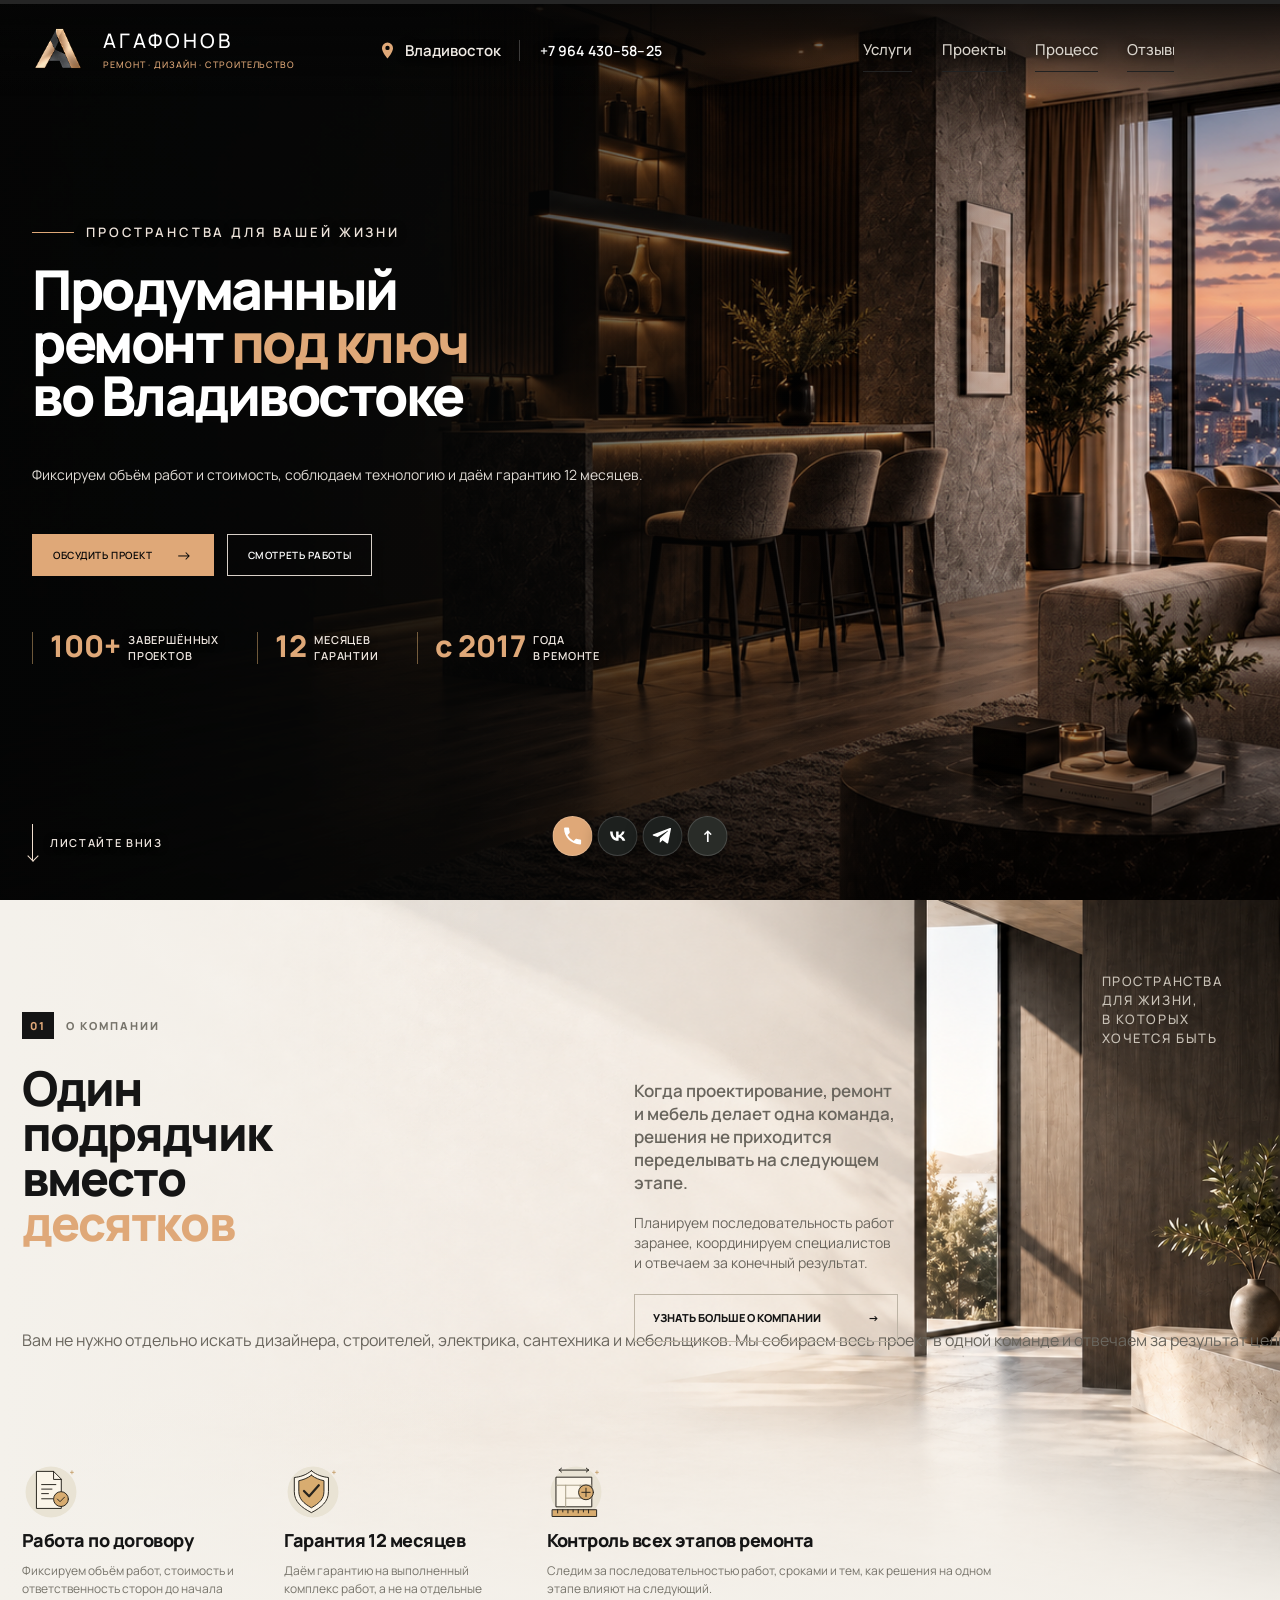
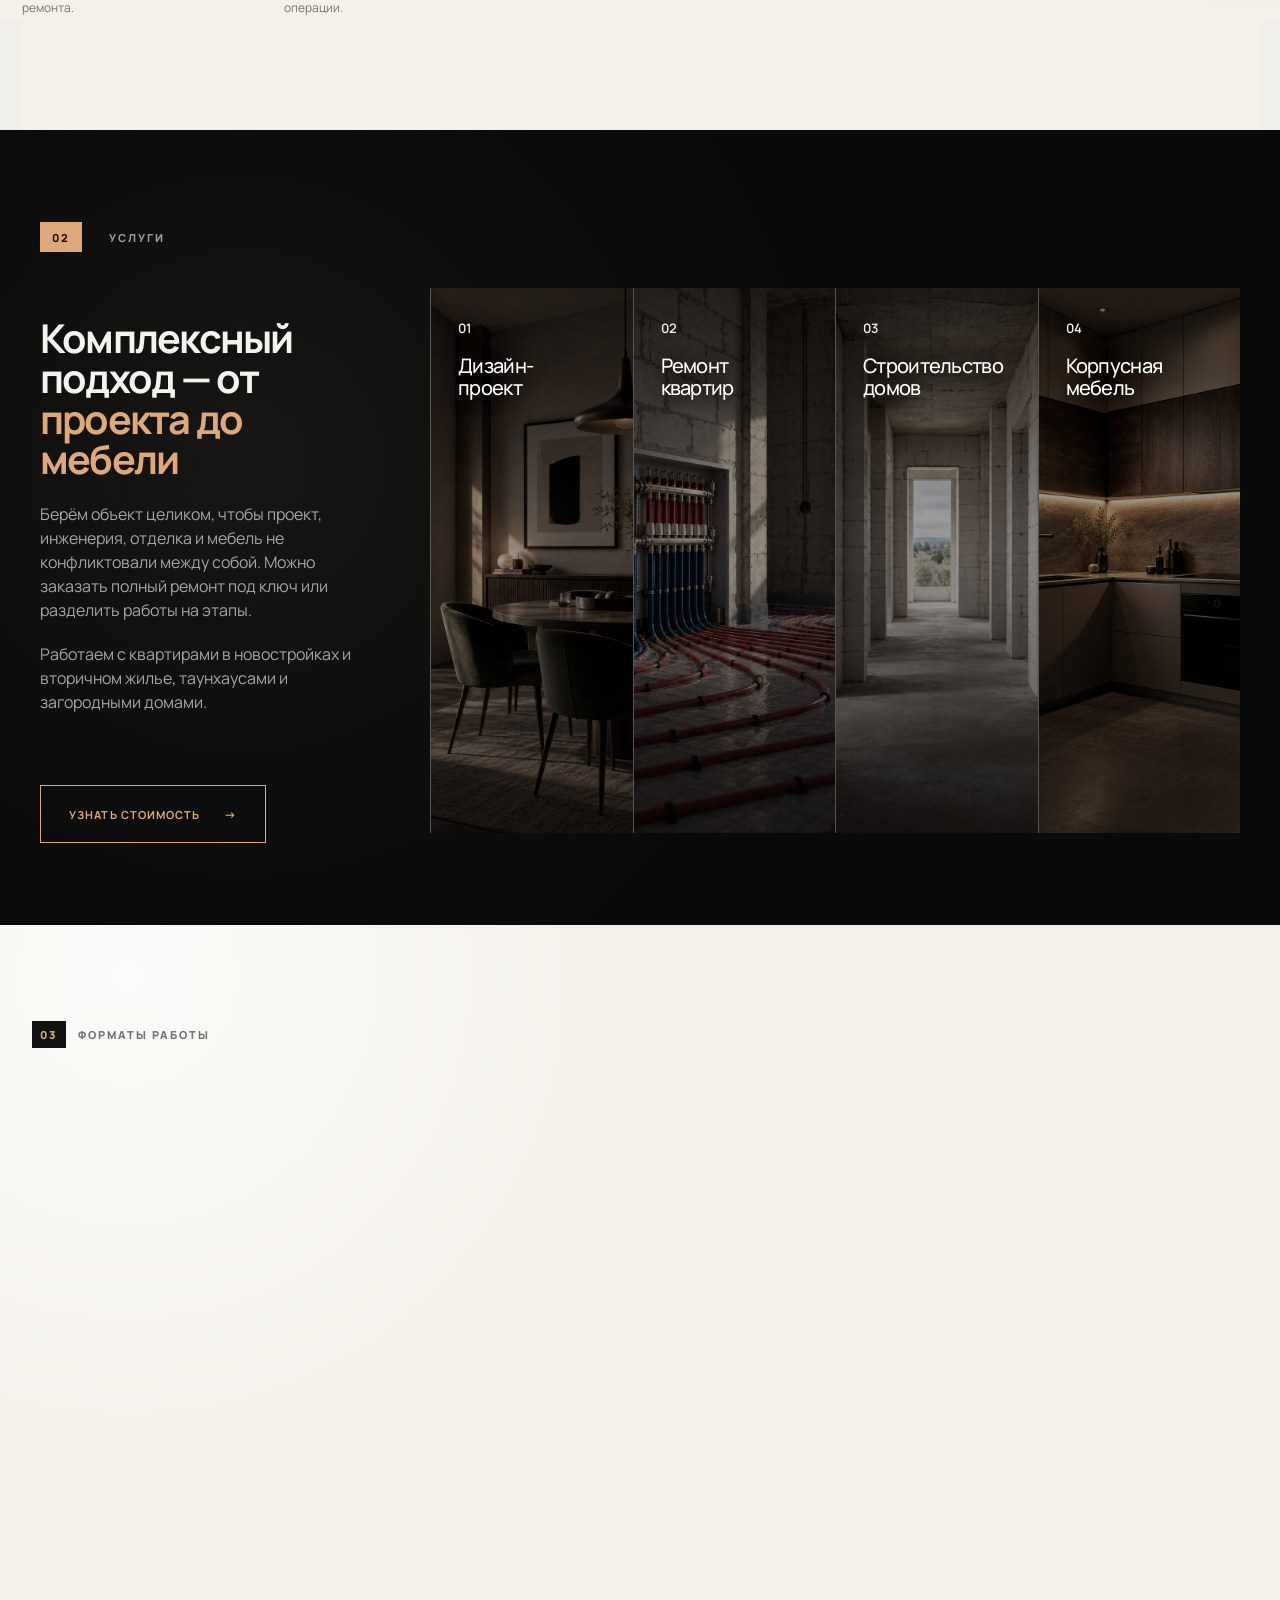
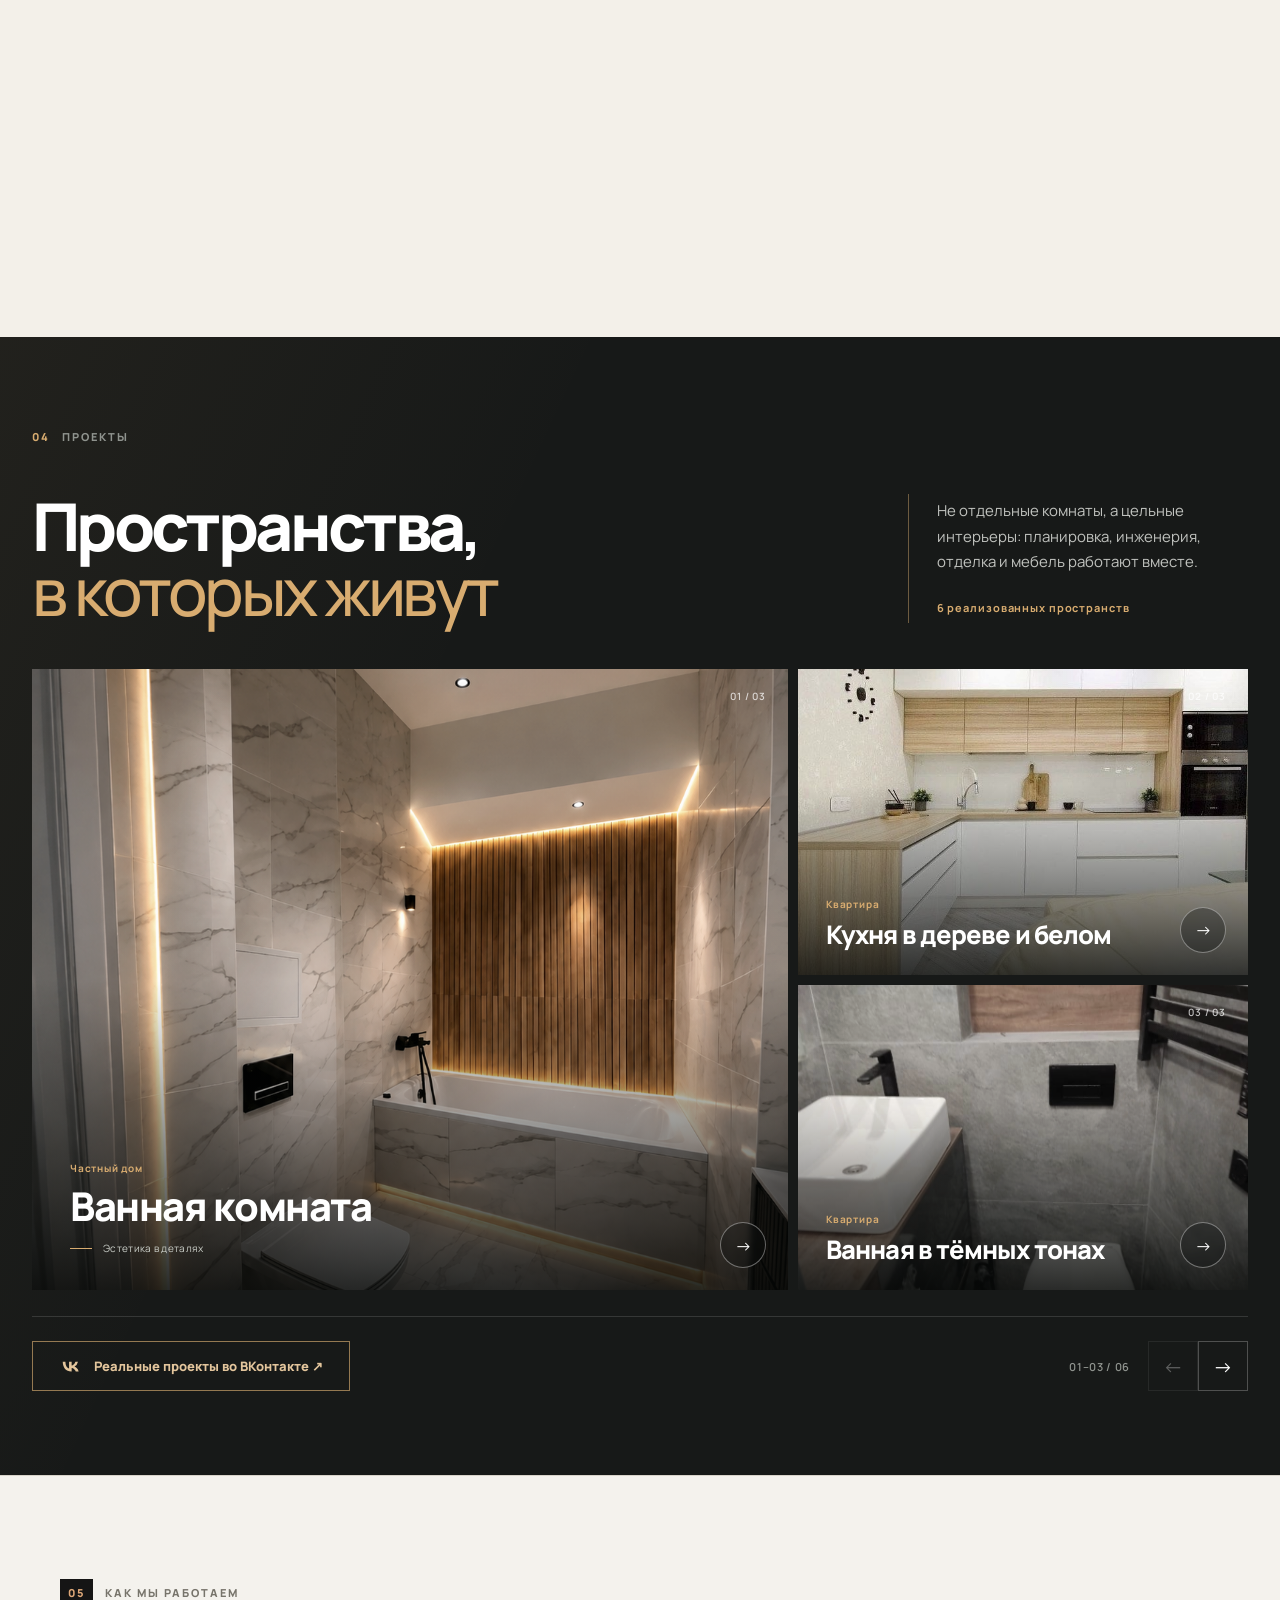
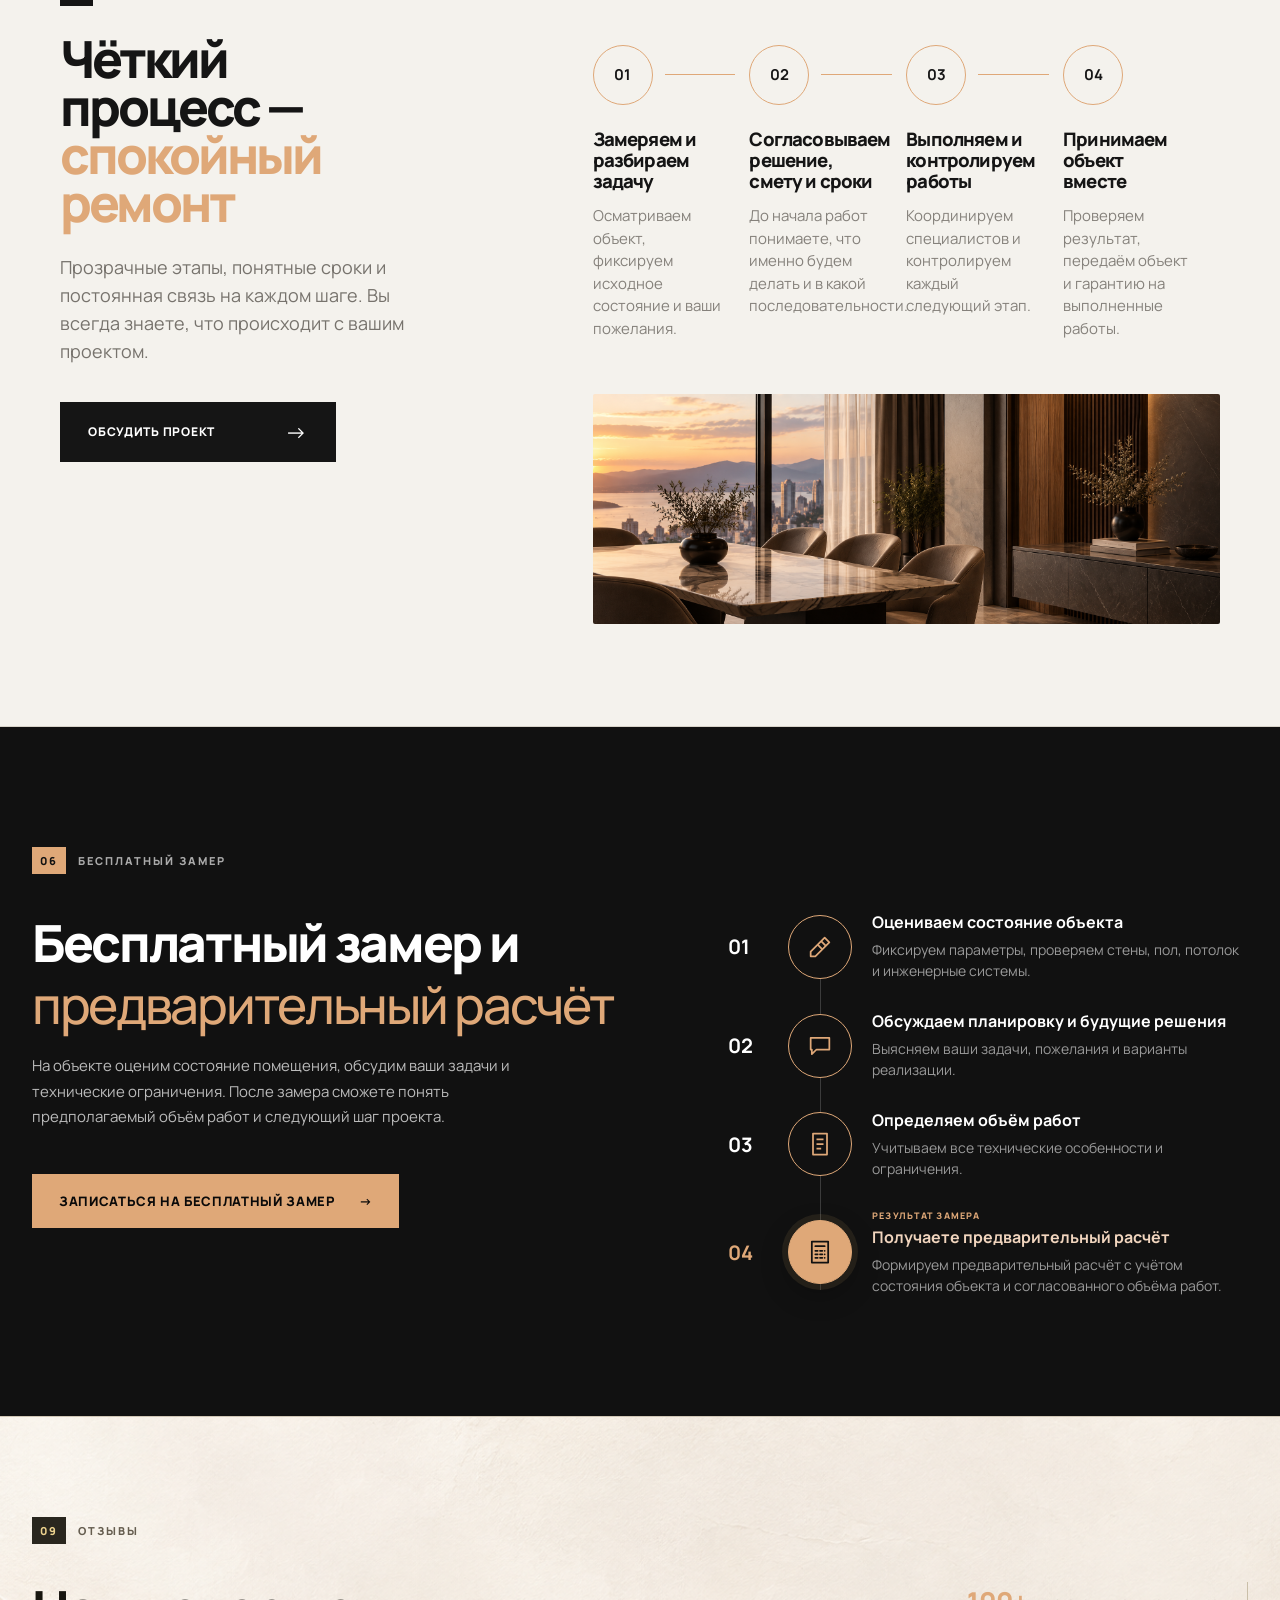
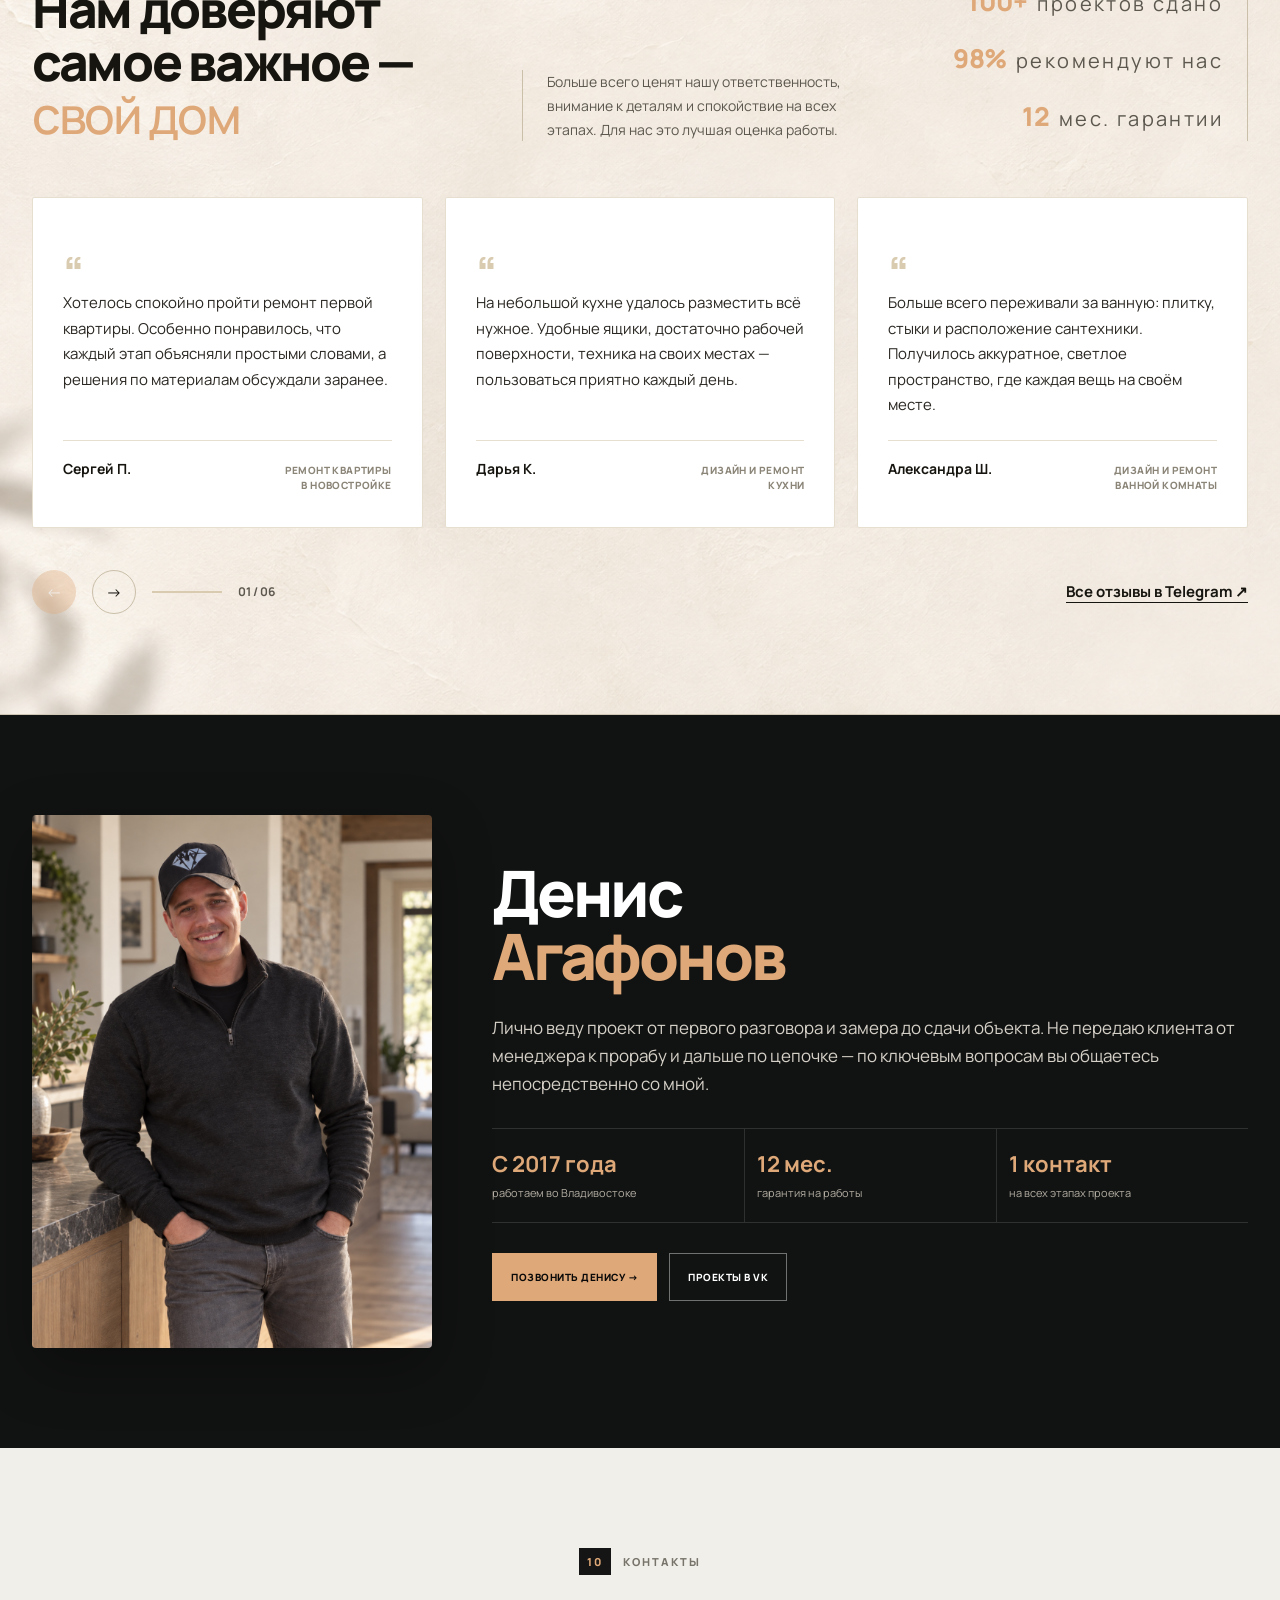
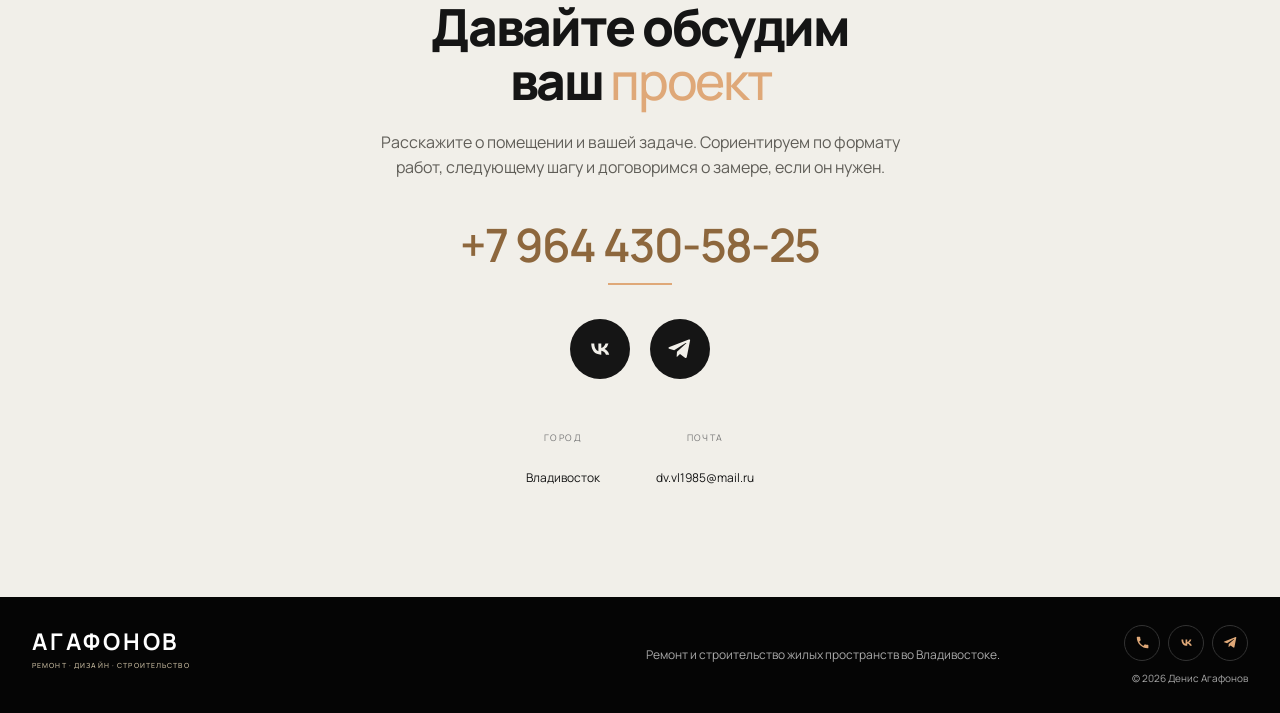
==== commit 6ec415fe: "Восстановить блок проектов, порядок секций и иконки соцсетей Co-Authored-By: Claude Sonnet 5 <norepl" ====
--- a/index.html
+++ b/index.html
@@ -6,7 +6,8 @@
   <meta name="description" content="Денис Агафонов — ремонт квартир, таунхаусов и загородных домов, дизайн и строительство во Владивостоке.">
   <meta name="theme-color" content="#0b0b0b">
   <title>Денис Агафонов — ремонт и дизайн во Владивостоке</title>
-  <link rel="icon" href="favicon.svg" type="image/svg+xml">
+  <link rel="icon" href="favicon-32.png?v=20260919" type="image/png" sizes="32x32">
+  <link rel="apple-touch-icon" href="apple-touch-icon.png?v=20260919" sizes="180x180">
   <link rel="preconnect" href="https://fonts.googleapis.com">
   <link rel="preconnect" href="https://fonts.gstatic.com" crossorigin>
   <link href="https://fonts.googleapis.com/css2?family=Manrope:wght@400;500;600;700;800&family=Unbounded:wght@500;600;700&display=swap" rel="stylesheet">
@@ -22,12 +23,10 @@
 </head>
 <body>
   <div class="scroll-progress" aria-hidden="true"><span></span></div>
-  <!-- PRELOADER TEMPORARILY DISABLED DURING DEVELOPMENT
-  <div class="loader" aria-hidden="true"><div class="loader__brand"><svg class="brand-mark" viewBox="0 0 64 58" aria-hidden="true"><path d="M7 52 27 5h10L16 52Zm17 0L42 12l15 40H46l-4-12H30l-5 12Z"/></svg><span class="wordmark__name">ДЕНИС</span><span class="wordmark__title">АГАФОНОВ</span></div><div class="loader__caption">ремонт · дизайн · строительство</div><div class="loader__line"><span></span></div></div>
-  -->
+  <div class="loader" aria-hidden="true"><div class="loader__brand"><img class="brand-mark loader-logo" src="assets/agafonov-logo-transparent.png" alt=""><span class="wordmark__name">ДЕНИС</span><span class="wordmark__title">АГАФОНОВ</span></div><div class="loader__caption">ремонт · дизайн · строительство</div><div class="loader__line"><span></span></div></div>
 
   <header class="header" id="header">
-    <a class="brand" href="#top" aria-label="Денис Агафонов — на главную"><img class="brand-mark-image" src="assets/agafonov-mark-reference.png" alt="" aria-hidden="true">
+    <a class="brand" href="#top" aria-label="Денис Агафонов — на главную"><img class="brand-mark-image" src="assets/agafonov-logo-transparent.png" alt="" aria-hidden="true">
       <span class="wordmark"><b class="wordmark__title">АГАФОНОВ</b><small class="wordmark__tagline">ремонт · дизайн · строительство</small></span>
     </a>
     <nav class="nav" aria-label="Основная навигация"><a href="#about">О компании</a><a href="#services">Услуги</a><a href="#projects">Проекты</a><a href="#process">Процесс</a><a href="#reviews">Отзывы</a><a href="#contact">Контакты</a></nav>
@@ -49,9 +48,9 @@
         </div>
         <a class="hero__orbit" href="#process" aria-label="Перейти к процессу работы"><span>ДОГОВОР · ГАРАНТИЯ · ПОЛНЫЙ ЦИКЛ · </span><b>↓</b></a>
         <div class="hero__stats">
-          <div><strong>9</strong><span>лет<br>опыта</span></div>
-          <div><strong data-count="12">0</strong><span>месяцев<br>гарантии</span></div>
-          <div><strong data-count="6">0</strong><span>ключевых<br>направлений</span></div>
+          <div><strong>100+</strong><span>завершённых<br>проектов</span></div>
+          <div><strong>12</strong><span>месяцев<br>гарантии</span></div>
+          <div><strong>с 2017</strong><span>года<br>в ремонте</span></div>
         </div>
       </div>
       <a class="hero__scroll" href="#about"><span></span>листайте вниз</a>
@@ -75,9 +74,8 @@
       <div class="principles" id="advantages" tabindex="0" aria-label="Наши преимущества. Листайте карточки">
         <article class="reveal"><b>01</b><img class="principle-art" src="assets/principle-contract.svg" alt="" loading="lazy"><h3>Работа по договору</h3><p>Фиксируем объём работ, стоимость и ответственность сторон до начала ремонта.</p></article>
         <article class="reveal"><b>02</b><img class="principle-art" src="assets/principle-guarantee.svg" alt="" loading="lazy"><h3>Гарантия 12 месяцев</h3><p>Даём гарантию на выполненный комплекс работ, а не на отдельные операции.</p></article>
-        <article class="reveal"><b>03</b><img class="principle-art" src="assets/principle-team.svg" alt="" loading="lazy"><h3>Один ответственный за весь объект</h3><p>Не нужно координировать электрика, сантехника, отделочников и других мастеров самостоятельно.</p></article>
-        <article class="reveal"><b>04</b><img class="principle-art" src="assets/principle-measure.svg" alt="" loading="lazy"><h3>Контроль всех этапов ремонта</h3><p>Следим за последовательностью работ, сроками и тем, как решения на одном этапе влияют на следующий.</p></article>
-      </div><div class="advantages-controls"><span class="advantages-counter">01 / 04</span><div><button type="button" class="advantages-prev" aria-label="Предыдущее преимущество">←</button><button type="button" class="advantages-next" aria-label="Следующее преимущество">→</button></div></div>
+        <article class="reveal"><b>03</b><img class="principle-art" src="assets/principle-measure.svg" alt="" loading="lazy"><h3>Контроль всех этапов ремонта</h3><p>Следим за последовательностью работ, сроками и тем, как решения на одном этапе влияют на следующий.</p></article>
+      </div><div class="advantages-controls"><span class="advantages-counter">01 / 03</span><div><button type="button" class="advantages-prev" aria-label="Предыдущее преимущество">←</button><button type="button" class="advantages-next" aria-label="Следующее преимущество">→</button></div></div>
 </section>
 <section class="section services" id="services">
       <div class="section__label reveal"><span>02</span> Услуги</div>
@@ -86,48 +84,72 @@
           <h2 class="services__title">Комплексный<br>подход — от<br><i>проекта до мебели</i></h2>
           <p>Берём объект целиком, чтобы проект, инженерия, отделка и мебель не конфликтовали между собой. Можно заказать полный ремонт под ключ или разделить работы на этапы.</p>
           <p>Работаем с квартирами в новостройках и вторичном жилье, таунхаусами и загородными домами.</p>
-          <a class="services__all" href="#contact"><span>Все услуги</span><i aria-hidden="true">→</i></a>
-        </div>
-        <a class="service-seg service-seg--01 reveal" href="#contact"><span class="service-seg__media" style="background-image:url(assets/vk-project-01-loggia.jpg)"></span><span class="service-seg__content"><span class="service-seg__num">01</span><span class="service-seg__name">Дизайн-<br>проект</span><span class="service-seg__arrow" aria-hidden="true">→</span></span></a>
-        <a class="service-seg service-seg--02 reveal" href="#contact"><span class="service-seg__media" style="background-image:url(assets/vk-service-02-floor-heating.jpg)"></span><span class="service-seg__content"><span class="service-seg__num">02</span><span class="service-seg__name">Ремонт<br>квартир</span><span class="service-seg__arrow" aria-hidden="true">→</span></span></a>
-        <a class="service-seg service-seg--03 reveal" href="#contact"><span class="service-seg__media" style="background-image:url(assets/vk-service-04-blockwork.jpg);background-position:right center"></span><span class="service-seg__content"><span class="service-seg__num">03</span><span class="service-seg__name">Строительство<br>домов</span><span class="service-seg__arrow" aria-hidden="true">→</span></span></a>
-        <a class="service-seg service-seg--04 reveal" href="#contact"><span class="service-seg__media" style="background-image:url(assets/vk-project-09-kitchen-beige.jpg)"></span><span class="service-seg__content"><span class="service-seg__num">04</span><span class="service-seg__name">Корпусная<br>мебель</span><span class="service-seg__arrow" aria-hidden="true">→</span></span></a>
+          <a class="services__all" href="#contact"><span>Узнать стоимость</span><i aria-hidden="true">→</i></a>
+        </div>
+        <a class="service-seg service-seg--01 reveal" href="#contact"><span class="service-seg__media" style="background-image:url(assets/service-design-generated.png)"></span><span class="service-seg__content"><span class="service-seg__num">01</span><span class="service-seg__name">Дизайн-<br>проект</span></span></a>
+        <a class="service-seg service-seg--02 reveal" href="#contact"><span class="service-seg__media" style="background-image:url(assets/service-renovation-generated.png)"></span><span class="service-seg__content"><span class="service-seg__num">02</span><span class="service-seg__name">Ремонт<br>квартир</span></span></a>
+        <a class="service-seg service-seg--03 reveal" href="#contact"><span class="service-seg__media" style="background-image:url(assets/service-house-generated.png)"></span><span class="service-seg__content"><span class="service-seg__num">03</span><span class="service-seg__name">Строительство<br>домов</span></span></a>
+        <a class="service-seg service-seg--04 reveal" href="#contact"><span class="service-seg__media" style="background-image:url(assets/service-kitchen-generated.png)"></span><span class="service-seg__content"><span class="service-seg__num">04</span><span class="service-seg__name">Корпусная<br>мебель</span></span></a>
       </div>
     </section>
 
     <section class="section formats" id="formats">
       <div class="section__label reveal"><span>03</span> Форматы работы</div>
       <div class="section__head">
-        <h2 class="section__title reveal">Два формата<br><i>ремонта</i></h2>
-        <p class="reveal">Выбираем формат под ваши задачи и сроки.</p>
+        <h2 class="section__title reveal">Два формата<br><i>работы</i></h2>
+        <p class="reveal">Выбираем формат под ваши задачи, сроки и бюджет. При любом варианте сохраняем единый подход к качеству и соблюдению технологий.</p>
       </div>
       <div class="formats__grid">
-        <article class="formats__card reveal"><b>01</b><h3>Ремонт под ключ</h3></article>
-        <article class="formats__card reveal"><b>02</b><h3>Ремонт в два этапа</h3></article>
-      </div>
-      <p class="formats__note reveal">Объём работ и стоимость фиксируем в договоре.</p>
+        <article class="formats__card reveal">
+          <div class="formats__copy"><b>01</b><h3>Ремонт под ключ</h3><p>Для тех, кто хочет передать весь объект одной команде и получить готовый результат.</p><a href="#contact">Подробнее <span>→</span></a></div>
+          <figure class="formats__visual"><img src="assets/format-turnkey-plan.png" alt="Архитектурный план квартиры" loading="lazy"><figcaption>От идеи<br>до готового<br>интерьера</figcaption></figure>
+        </article>
+        <article class="formats__card reveal">
+          <div class="formats__copy"><b>02</b><h3>Ремонт в два этапа</h3><p>Для тех, кому удобнее сначала выполнить черновые и инженерные работы, а к чистовой отделке вернуться позже.</p><a href="#contact">Подробнее <span>→</span></a></div>
+          <figure class="formats__visual"><img src="assets/format-two-stage-section.png" alt="Архитектурный разрез стены и перекрытия" loading="lazy"><figcaption>Гибкий<br>подход под<br>ваши планы</figcaption></figure>
+        </article>
+      </div>
+      <h3 class="formats__subtitle reveal">Во всех форматах соблюдаем <i>технологию</i></h3>
+      <div class="formats__technology">
+        <div class="approach__grid">
+          <article class="approach__card reveal"><b>01</b><h3>Фиксируем объём работ</h3><p>До начала ремонта определяем перечень работ и договорённости.</p></article>
+          <article class="approach__card reveal"><b>02</b><h3>Соблюдаем технологические сроки</h3><p>Не ускоряем высыхание и набор прочности материалов ради скорости.</p></article>
+          <article class="approach__card reveal"><b>03</b><h3>Контролируем скрытые работы</h3><p>Проверяем инженерные и подготовительные этапы до того, как они будут закрыты отделкой.</p></article>
+        </div>
+        <div class="formats__foot reveal">
+          <a class="button button--yellow" href="tel:+79644305825">Обсудить проект <b>→</b></a>
+          <p class="formats__note">Бесплатная консультация<br>и предварительный расчёт</p>
+        </div>
+      </div>
     </section>
 
     <section class="projects" id="projects">
       <div class="section projects__head">
         <div class="section__label section__label--light reveal"><span>04</span> Проекты</div>
         <div class="projects__head-row">
-          <h2 class="section__title reveal">Пространства<br><i>для жизни</i></h2>
-          <p class="reveal">Ремонт, интерьерные решения и мебель рассматриваем как единый проект — чтобы материалы, инженерия и внешний вид работали вместе.</p>
+          <h2 class="section__title reveal">Пространства,<br><i>в которых живут</i></h2>
+          <div class="projects__intro reveal">
+            <p>Не отдельные комнаты, а цельные интерьеры: планировка, инженерия, отделка и мебель работают вместе.</p>
+            <span>6 реализованных пространств</span>
+          </div>
         </div>
       </div>
       <div class="project-carousel reveal" aria-label="Карусель проектов Дениса Агафонова">
-        <div class="project-track">
-          <article class="project-card project-card--verified"><button class="project-card__main" type="button" data-gallery="13"><img src="assets/vk-bathroom-clean.png" alt="Светлая ванная комната с мраморной плиткой и деревянными рейками"></button><div class="project-card__thumbs" hidden><button type="button" data-gallery="25"><img src="assets/vk-project-06-bathroom-tile.jpg" alt="Готовая ванная комната с подсветкой и плиткой под дерево"></button><button type="button" data-gallery="26"><img src="assets/vk-project-07-bathroom-dark.jpg" alt="Тёмная ванная комната с чёрной сантехникой"></button></div><h3>Ванная комната</h3></article>
-          <article class="project-card"><button class="project-card__main" type="button" data-gallery="19"><img src="assets/vk-project-04-kitchen-render.jpg" alt="Дизайн-проект кухни с обеденной зоной"></button><div class="project-card__thumbs" hidden><button type="button" data-gallery="20"><img src="assets/vk-project-01-loggia.jpg" alt="Дизайн-проект лоджии с зоной отдыха"></button><button type="button" data-gallery="21"><img src="assets/vk-project-03-livingroom.jpg" alt="Дизайн-проект гостиной с диваном и стеллажом"></button></div><h3>Дизайн-проект</h3></article>
-          <article class="project-card"><button class="project-card__main" type="button" data-gallery="22"><img src="assets/vk-project-09-kitchen-beige.jpg" alt="Готовая бежевая кухня со встроенной техникой"></button><div class="project-card__thumbs" hidden><button type="button" data-gallery="23"><img src="assets/vk-project-08-kitchen-grey.jpg" alt="Готовая серая кухня со встроенной техникой"></button><button type="button" data-gallery="24"><img src="assets/vk-project-05-kitchen-wood.jpg" alt="Готовая кухня в дереве и белом цвете"></button></div><h3>Кухня в дереве и бежевом</h3></article>
-          <article class="project-card project-card--verified project-card--kitchen"><button class="project-card__main" type="button" data-gallery="14"><img src="assets/kitchen-12766-01.jpg" alt="Установленная кухня — рабочая зона с мойкой и варочной панелью"></button><div class="project-card__thumbs" hidden><button type="button" data-gallery="15"><img src="assets/kitchen-12766-02.jpg" alt="Пеналы кухни со встроенной техникой"></button><button type="button" data-gallery="16"><img src="assets/kitchen-12766-03.jpg" alt="Общий вид установленной угловой кухни"></button><button type="button" data-gallery="17"><img src="assets/kitchen-12766-04.jpg" alt="Угловая кухня с серыми и белыми фасадами"></button><button type="button" data-gallery="18"><img src="assets/kitchen-12766-05.jpg" alt="Фурнитура и выдвижные системы готовой кухни"></button></div><h3>Кухня под ключ</h3></article>
-          <article class="project-card"><button class="project-card__main" type="button" data-gallery="8"><img src="assets/denis-20.jpg" alt="Деталь завершённого ремонта"></button><div class="project-card__thumbs" hidden><button type="button" data-gallery="6"><img src="assets/denis-18.jpg" alt="Процесс комплексного ремонта квартиры"></button><button type="button" data-gallery="7"><img src="assets/denis-19.jpg" alt="Чистовая отделка квартиры"></button></div><h3>Ремонт квартиры</h3></article>
-          <article class="project-card"><button class="project-card__main" type="button" data-gallery="9"><img src="assets/denis-27.jpg" alt="Чистовая отделка комнаты с напольным покрытием"></button><div class="project-card__thumbs" hidden><button type="button" data-gallery="10"><img src="assets/denis-28.jpg" alt="Укладка напольного покрытия"></button><button type="button" data-gallery="11"><img src="assets/denis-29.jpg" alt="Готовая светлая комната после отделки"></button></div><h3>Чистовая отделка</h3></article>
+        <div class="project-track" tabindex="0" aria-label="Страницы проектов">
+          <div class="project-page">
+            <article class="project-card project-card--big project-card--verified"><button class="project-card__main" type="button" data-gallery="13"><img src="assets/vk-bathroom-clean.png" alt="Светлая ванная комната с мраморной плиткой и деревянными рейками"></button><div class="project-card__body"><span class="project-card__tag">Частный дом</span><h3>Ванная комната</h3><span class="project-card__meta">Эстетика в деталях</span></div><span class="project-card__index">01 / 03</span><button class="project-card__arrow" type="button" data-gallery="13" aria-label="Смотреть фото крупнее">→</button></article>
+            <article class="project-card"><button class="project-card__main" type="button" data-gallery="24"><img src="assets/vk-project-05-kitchen-wood.jpg" alt="Готовая кухня в дереве и белом цвете"></button><div class="project-card__body"><span class="project-card__tag">Квартира</span><h3>Кухня в дереве и белом</h3></div><span class="project-card__index">02 / 03</span><button class="project-card__arrow" type="button" data-gallery="24" aria-label="Смотреть фото крупнее">→</button></article>
+            <article class="project-card project-card--verified"><button class="project-card__main" type="button" data-gallery="26"><img src="assets/vk-project-07-bathroom-dark.jpg" alt="Тёмная ванная комната с чёрной сантехникой"></button><div class="project-card__body"><span class="project-card__tag">Квартира</span><h3>Ванная в тёмных тонах</h3></div><span class="project-card__index">03 / 03</span><button class="project-card__arrow" type="button" data-gallery="26" aria-label="Смотреть фото крупнее">→</button></article>
+          </div>
+          <div class="project-page">
+            <article class="project-card project-card--big project-card--verified"><button class="project-card__main" type="button" data-gallery="14"><img src="assets/kitchen-12766-01.jpg" alt="Установленная кухня — рабочая зона с мойкой и варочной панелью"></button><div class="project-card__body"><span class="project-card__tag">Квартира</span><h3>Кухня под ключ</h3><span class="project-card__meta">От чертежа до сдачи</span></div><span class="project-card__index">01 / 03</span><button class="project-card__arrow" type="button" data-gallery="14" aria-label="Смотреть фото крупнее">→</button></article>
+            <article class="project-card"><button class="project-card__main" type="button" data-gallery="22"><img src="assets/vk-project-09-kitchen-beige.jpg" alt="Готовая бежевая кухня со встроенной техникой"></button><div class="project-card__body"><span class="project-card__tag">Квартира</span><h3>Кухня в бежевом</h3></div><span class="project-card__index">02 / 03</span><button class="project-card__arrow" type="button" data-gallery="22" aria-label="Смотреть фото крупнее">→</button></article>
+            <article class="project-card"><button class="project-card__main" type="button" data-gallery="27"><img src="assets/vk-project-10-hallway.jpg" alt="Готовая прихожая со шкафом-купе"></button><div class="project-card__body"><span class="project-card__tag">Квартира</span><h3>Прихожая</h3></div><span class="project-card__index">03 / 03</span><button class="project-card__arrow" type="button" data-gallery="27" aria-label="Смотреть фото крупнее">→</button></article>
+          </div>
         </div>
         <div class="projects__footer">
           <div class="projects__cta"><a class="button button--yellow" href="https://vk.com/denis_agafonovv" target="_blank" rel="noopener"><svg class="projects-vk-icon" viewBox="0 0 24 24" aria-hidden="true"><path d="M12.8 17.2c-5.5 0-8.7-3.8-8.9-10.2h2.8c.1 4.7 2.2 6.6 3.8 7V7h2.7v4c1.6-.2 3.3-1.9 3.9-4h2.7a7.7 7.7 0 0 1-3.6 5.1c1.7.8 3.6 2.3 4.3 5.1h-3c-.7-2-2.2-3.5-4.3-3.7v3.7Z"/></svg>Реальные проекты во ВКонтакте ↗</a></div>
-          <div class="project-controls"><p><span class="project-current">01–02</span> / 06</p><div><button class="project-prev" type="button" aria-label="Предыдущие проекты">←</button><button class="project-next" type="button" aria-label="Следующие проекты">→</button></div></div>
+          <div class="project-controls"><p><span class="project-current">01–03</span> / 06</p><div><button class="project-prev" type="button" aria-label="Предыдущие проекты">←</button><button class="project-next" type="button" aria-label="Следующие проекты">→</button></div></div>
         </div>
       </div>
     </section>
@@ -142,10 +164,10 @@
         </div>
         <div class="process__content">
           <div class="timeline">
-            <article class="reveal"><span>01</span><div><h3>Знакомимся<br>и делаем замер</h3><p>Обсуждаем ваши задачи, выезжаем на объект, проводим точные замеры.</p></div></article>
-            <article class="reveal"><span>02</span><div><h3>Готовим смету<br>и план</h3><p>Разрабатываем решения, фиксируем стоимость и сроки в договоре.</p></div></article>
-            <article class="reveal"><span>03</span><div><h3>Выполняем<br>работы</h3><p>Реализуем проект с командой специалистов и авторским надзором.</p></div></article>
-            <article class="reveal"><span>04</span><div><h3>Сдаём готовый<br>результат</h3><p>Проверяем качество вместе, передаём объект и даём гарантию 12 месяцев.</p></div></article>
+            <article class="reveal"><span>01</span><div><h3>Замеряем и<br>разбираем задачу</h3><p>Осматриваем объект, фиксируем исходное состояние и ваши пожелания.</p></div></article>
+            <article class="reveal"><span>02</span><div><h3>Согласовываем решение,<br>смету и сроки</h3><p>До начала работ понимаете, что именно будем делать и в какой последовательности.</p></div></article>
+            <article class="reveal"><span>03</span><div><h3>Выполняем и<br>контролируем работы</h3><p>Координируем специалистов и контролируем каждый следующий этап.</p></div></article>
+            <article class="reveal"><span>04</span><div><h3>Принимаем объект<br>вместе</h3><p>Проверяем результат, передаём объект и гарантию на выполненные работы.</p></div></article>
           </div>
           <figure class="process__image reveal">
             <img src="assets/process-interior-v2.png" alt="Современная столовая с панорамным видом на закат">
@@ -159,8 +181,8 @@
       <div class="section__label reveal"><span>06</span> Бесплатный замер</div>
       <div class="measure__grid">
         <div class="measure__copy reveal">
-          <h2 class="section__title">Бесплатный замер — первый этап <i>нормального планирования ремонта</i></h2>
-          <p>На объекте мы оцениваем реальное состояние стен, пола и инженерных систем, обсуждаем ваши задачи, проверяем технические ограничения и определяем фактический объём работ.</p>
+          <h2 class="section__title">Бесплатный замер и <i>предварительный расчёт</i></h2>
+          <p>На объекте оценим состояние помещения, обсудим ваши задачи и технические ограничения. После замера сможете понять предполагаемый объём работ и следующий шаг проекта.</p>
           <a class="button button--yellow measure__cta" href="tel:+79644305825">Записаться на бесплатный замер <b>→</b></a>
         </div>
         <ol class="measure__timeline">
@@ -176,37 +198,17 @@
           </li>
           <li class="measure__step">
             <span class="measure__step-num">03</span>
-            <span class="measure__step-icon"><svg viewBox="0 0 24 24" aria-hidden="true"><path d="m12 4 8 4-8 4-8-4Z" fill="none" stroke="currentColor" stroke-width="1.5" stroke-linejoin="round"/><path d="m4 12 8 4 8-4M4 16l8 4 8-4" fill="none" stroke="currentColor" stroke-width="1.5" stroke-linejoin="round"/></svg></span>
-            <span class="measure__step-body"><h3>Подсказываем по материалам и технологиям</h3><p>Делимся опытом, помогаем выбрать оптимальные решения.</p></span>
-          </li>
-          <li class="measure__step">
-            <span class="measure__step-num">04</span>
             <span class="measure__step-icon"><svg viewBox="0 0 24 24" aria-hidden="true"><path d="M6 3h12v18H6Z" fill="none" stroke="currentColor" stroke-width="1.5" stroke-linejoin="round"/><path d="M9 8h6M9 12h6M9 16h4" stroke="currentColor" stroke-width="1.5"/></svg></span>
             <span class="measure__step-body"><h3>Определяем объём работ</h3><p>Учитываем все технические особенности и ограничения.</p></span>
           </li>
-          <li class="measure__step">
-            <span class="measure__step-num">05</span>
+          <li class="measure__step measure__step--result">
+            <span class="measure__step-num">04</span>
             <span class="measure__step-icon"><svg viewBox="0 0 24 24" aria-hidden="true"><path d="M5 3h14v18H5Z" fill="none" stroke="currentColor" stroke-width="1.5" stroke-linejoin="round"/><path d="M8 7h8M8 11h2M12 11h2M16 11h0M8 14h2M12 14h2M16 14h0M8 17h2M12 17h2M16 17h0" stroke="currentColor" stroke-width="1.5" stroke-linecap="round"/></svg></span>
-            <span class="measure__step-body"><h3>Готовим расчёт после замера</h3><p>Формируем подробную смету с учётом всех договорённостей.</p></span>
+            <span class="measure__step-body"><small>Результат замера</small><h3>Получаете предварительный расчёт</h3><p>Формируем предварительный расчёт с учётом состояния объекта и согласованного объёма работ.</p></span>
           </li>
         </ol>
       </div>
       </div>
-    </section>
-
-    <section class="section approach" id="approach">
-      <div class="section__label reveal"><span>07</span> Технология</div>
-      <h2 class="section__title reveal">Ремонт<br>по <i>технологии</i></h2>
-      <div class="approach__grid">
-        <article class="approach__card reveal"><b>01</b><h3>Перегородки и основания</h3><p>Подбираем решение под задачу: учитываем жёсткость, шумоизоляцию, нагрузку и тип будущей отделки.</p></article>
-        <article class="approach__card reveal"><b>02</b><h3>Технологические сроки</h3><p>Соблюдаем время высыхания и набора прочности материалов. Не ускоряем процессы в ущерб качеству.</p></article>
-        <article class="approach__card reveal"><b>03</b><h3>Демонтаж и подготовка</h3><p>Проверяем состояние старых покрытий и оснований, убираем слабые участки и готовим объект к следующему этапу.</p></article>
-      </div>
-    </section>
-
-    <section class="company" id="team">
-      <div class="company__backdrop"><img src="assets/agafonov.png" alt="Денис Агафонов"></div>
-      <div class="company__copy"><h2>Денис<br><em>Агафонов</em></h2><p class="lead">Лично веду проект от первого разговора и замера до сдачи готового пространства. Вы всегда знаете, кто отвечает за результат.</p><div class="company__facts"><div><b>9 лет</b><span>работаем во Владивостоке</span></div><div><b>12 мес.</b><span>гарантия на работы</span></div><div><b>1 контакт</b><span>на всех этапах проекта</span></div></div><div class="actions"><a class="button button--yellow" href="tel:+79644305825">ПОЗВОНИТЬ ДЕНИСУ →</a><a class="button button--ghost" href="https://vk.com/denis_agafonovv" target="_blank" rel="noopener">ПРОЕКТЫ В VK</a></div></div>
     </section>
 
     <section class="reviews" id="reviews">
@@ -243,15 +245,20 @@
       </div>
     </section>
 
+    <section class="company" id="team">
+      <div class="company__backdrop"><img src="assets/agafonov.png" alt="Денис Агафонов"></div>
+      <div class="company__copy"><h2>Денис<br><em>Агафонов</em></h2><p class="lead">Лично веду проект от первого разговора и замера до сдачи объекта. Не передаю клиента от менеджера к прорабу и дальше по цепочке — по ключевым вопросам вы общаетесь непосредственно со мной.</p><div class="company__facts"><div><b>С 2017 года</b><span>работаем во Владивостоке</span></div><div><b>12 мес.</b><span>гарантия на работы</span></div><div><b>1 контакт</b><span>на всех этапах проекта</span></div></div><div class="actions"><a class="button button--yellow" href="tel:+79644305825">ПОЗВОНИТЬ ДЕНИСУ →</a><a class="button button--ghost" href="https://vk.com/denis_agafonovv" target="_blank" rel="noopener">ПРОЕКТЫ В VK</a></div></div>
+    </section>
+
     <section class="contact" id="contact">
       <div class="contact__info">
         <div class="section__label reveal"><span>10</span> Контакты</div>
         <h2 class="section__title reveal">Давайте обсудим<br>ваш <i>проект</i></h2>
-        <p class="contact__lead reveal">Расскажите, какое пространство хотите создать. Подскажем, с чего начать и какой формат работы подойдёт.</p>
+        <p class="contact__lead reveal">Расскажите о помещении и вашей задаче. Сориентируем по формату работ, следующему шагу и договоримся о замере, если он нужен.</p>
         <a class="contact__phone reveal" href="tel:+79644305825">+7 964 430-58-25</a>
         <div class="contact__socials reveal">
-          <a class="contact__social" href="https://vk.com/denis_agafonovv" target="_blank" rel="noopener" aria-label="ВКонтакте"><svg viewBox="0 0 24 24" aria-hidden="true"><path d="M12.8 17.2c-5.5 0-8.7-3.8-8.9-10.2h2.8c.1 4.7 2.2 6.6 3.8 7V7h2.7v4c1.6-.2 3.3-1.9 3.9-4h2.7a7.7 7.7 0 0 1-3.6 5.1c1.7.8 3.6 2.3 4.3 5.1h-3c-.7-2-2.2-3.5-4.3-3.7v3.7Z"/></svg><span>ВКонтакте</span></a>
-          <a class="contact__social" href="https://t.me/Denis_Agafonovv" target="_blank" rel="noopener" aria-label="Telegram"><svg viewBox="0 0 24 24" aria-hidden="true"><path d="m21.3 4.1-3 15c-.2 1.1-.8 1.4-1.7.9L12 16.6l-2.2 2.1c-.2.3-.5.5-.9.5l.3-4.7 8.6-7.8c.4-.3-.1-.5-.6-.2L6.6 13.2 2 11.7c-1-.3-1-1 .2-1.5l17.9-6.9c.8-.3 1.5.2 1.2.8Z"/></svg><span>Telegram</span></a>
+          <a class="contact__social contact__social--vk" href="https://vk.com/denis_agafonovv" target="_blank" rel="noopener" aria-label="ВКонтакте"><svg viewBox="0 0 24 24" aria-hidden="true"><path d="M12.8 17.2c-5.5 0-8.7-3.8-8.9-10.2h2.8c.1 4.7 2.2 6.6 3.8 7V7h2.7v4c1.6-.2 3.3-1.9 3.9-4h2.7a7.7 7.7 0 0 1-3.6 5.1c1.7.8 3.6 2.3 4.3 5.1h-3c-.7-2-2.2-3.5-4.3-3.7v3.7Z"/></svg><span>ВКонтакте</span></a>
+          <a class="contact__social contact__social--telegram" href="https://t.me/Denis_Agafonovv" target="_blank" rel="noopener" aria-label="Telegram"><svg viewBox="0 0 24 24" aria-hidden="true"><path d="m21.3 4.1-3 15c-.2 1.1-.8 1.4-1.7.9L12 16.6l-2.2 2.1c-.2.3-.5.5-.9.5l.3-4.7 8.6-7.8c.4-.3-.1-.5-.6-.2L6.6 13.2 2 11.7c-1-.3-1-1 .2-1.5l17.9-6.9c.8-.3 1.5.2 1.2.8Z"/></svg><span>Telegram</span></a>
         </div>
         <div class="contact__details reveal"><div><small>Город</small><p>Владивосток</p></div><div><small>Почта</small><a href="mailto:dv.vl1985@mail.ru">dv.vl1985@mail.ru</a></div></div>
       </div>
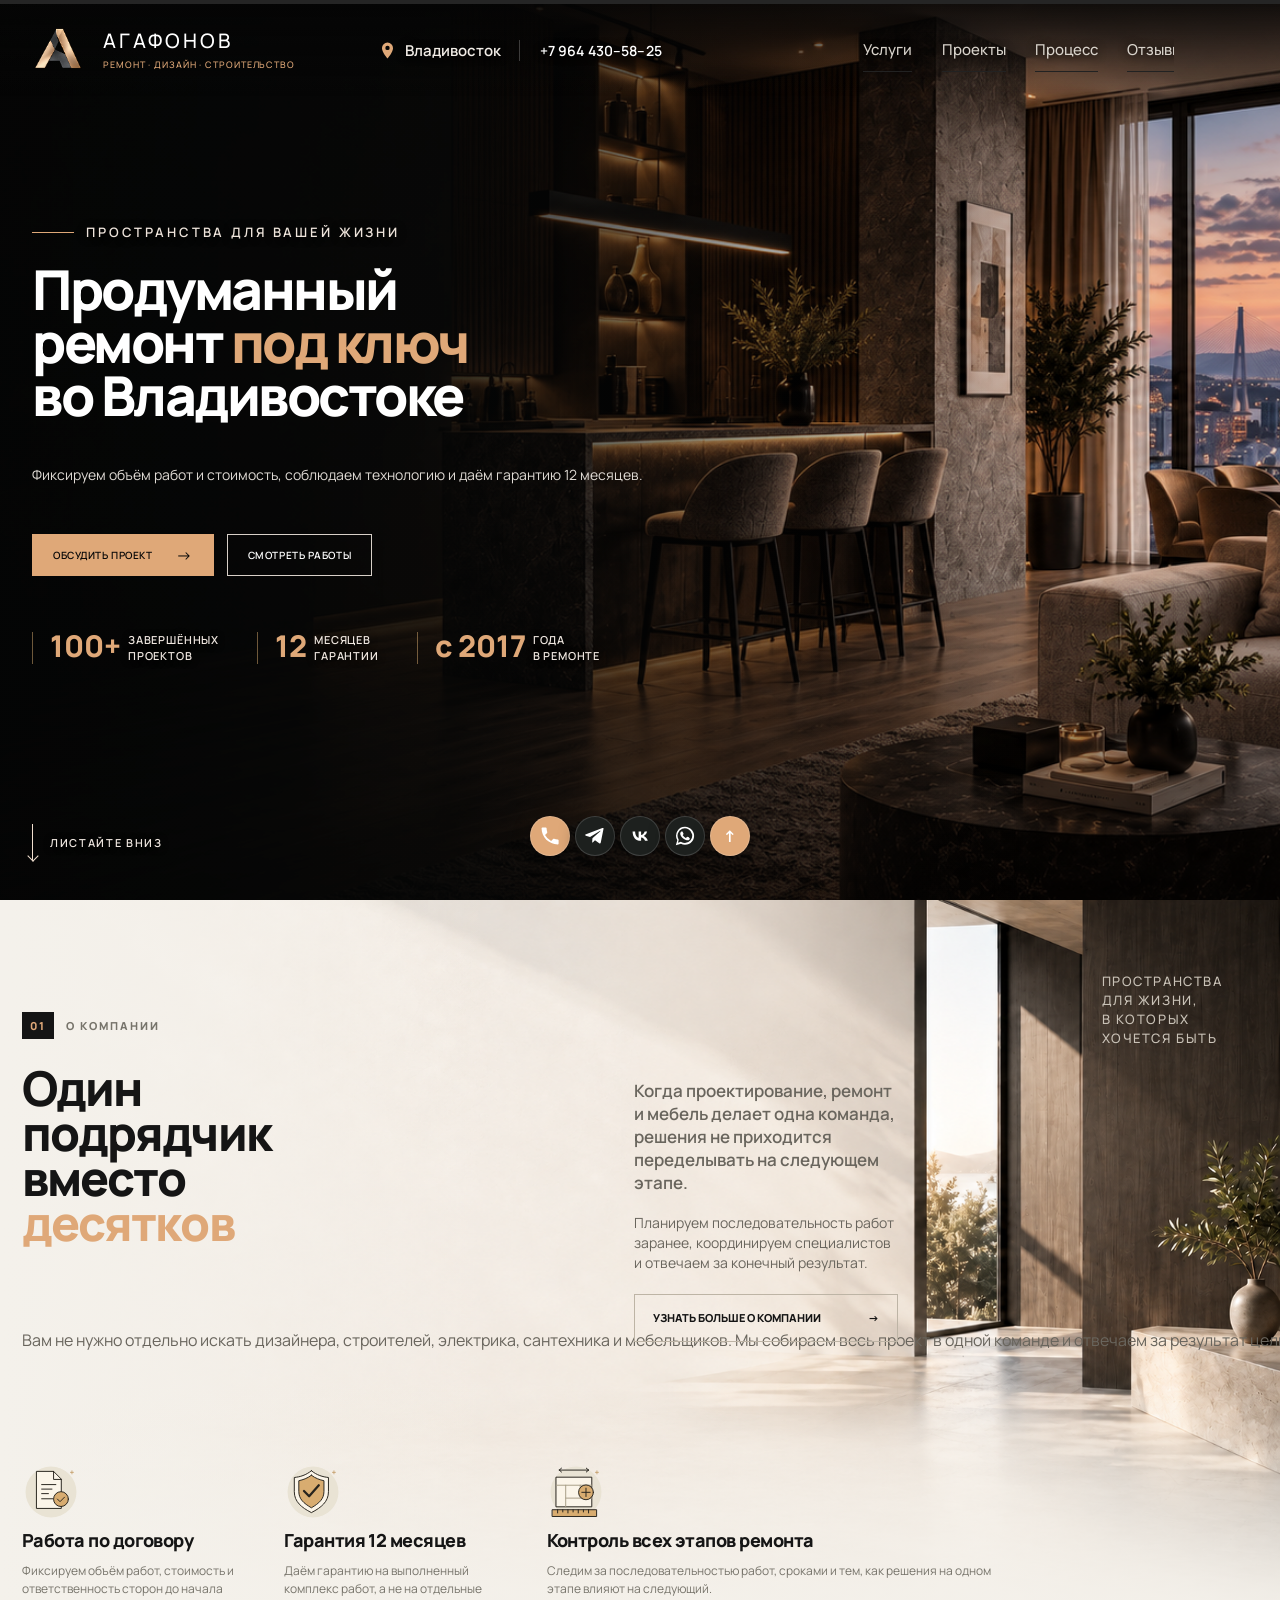
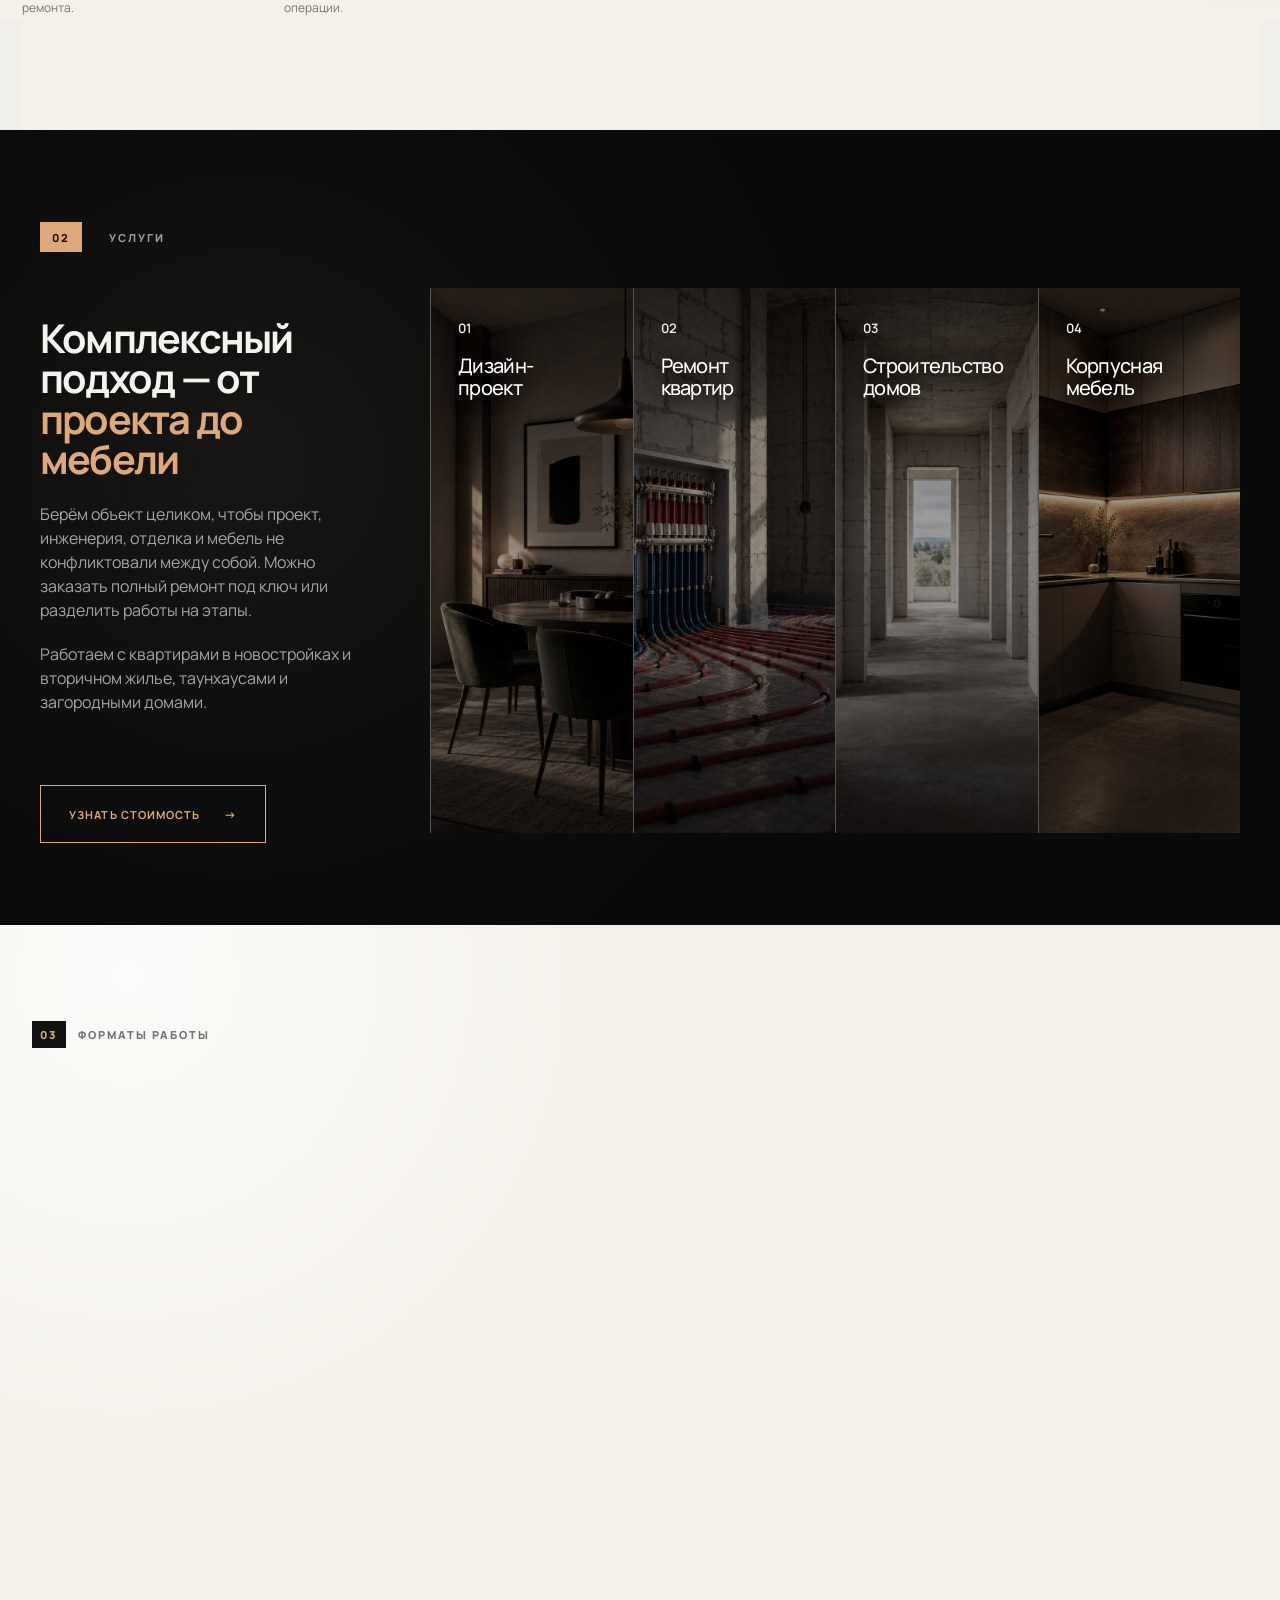
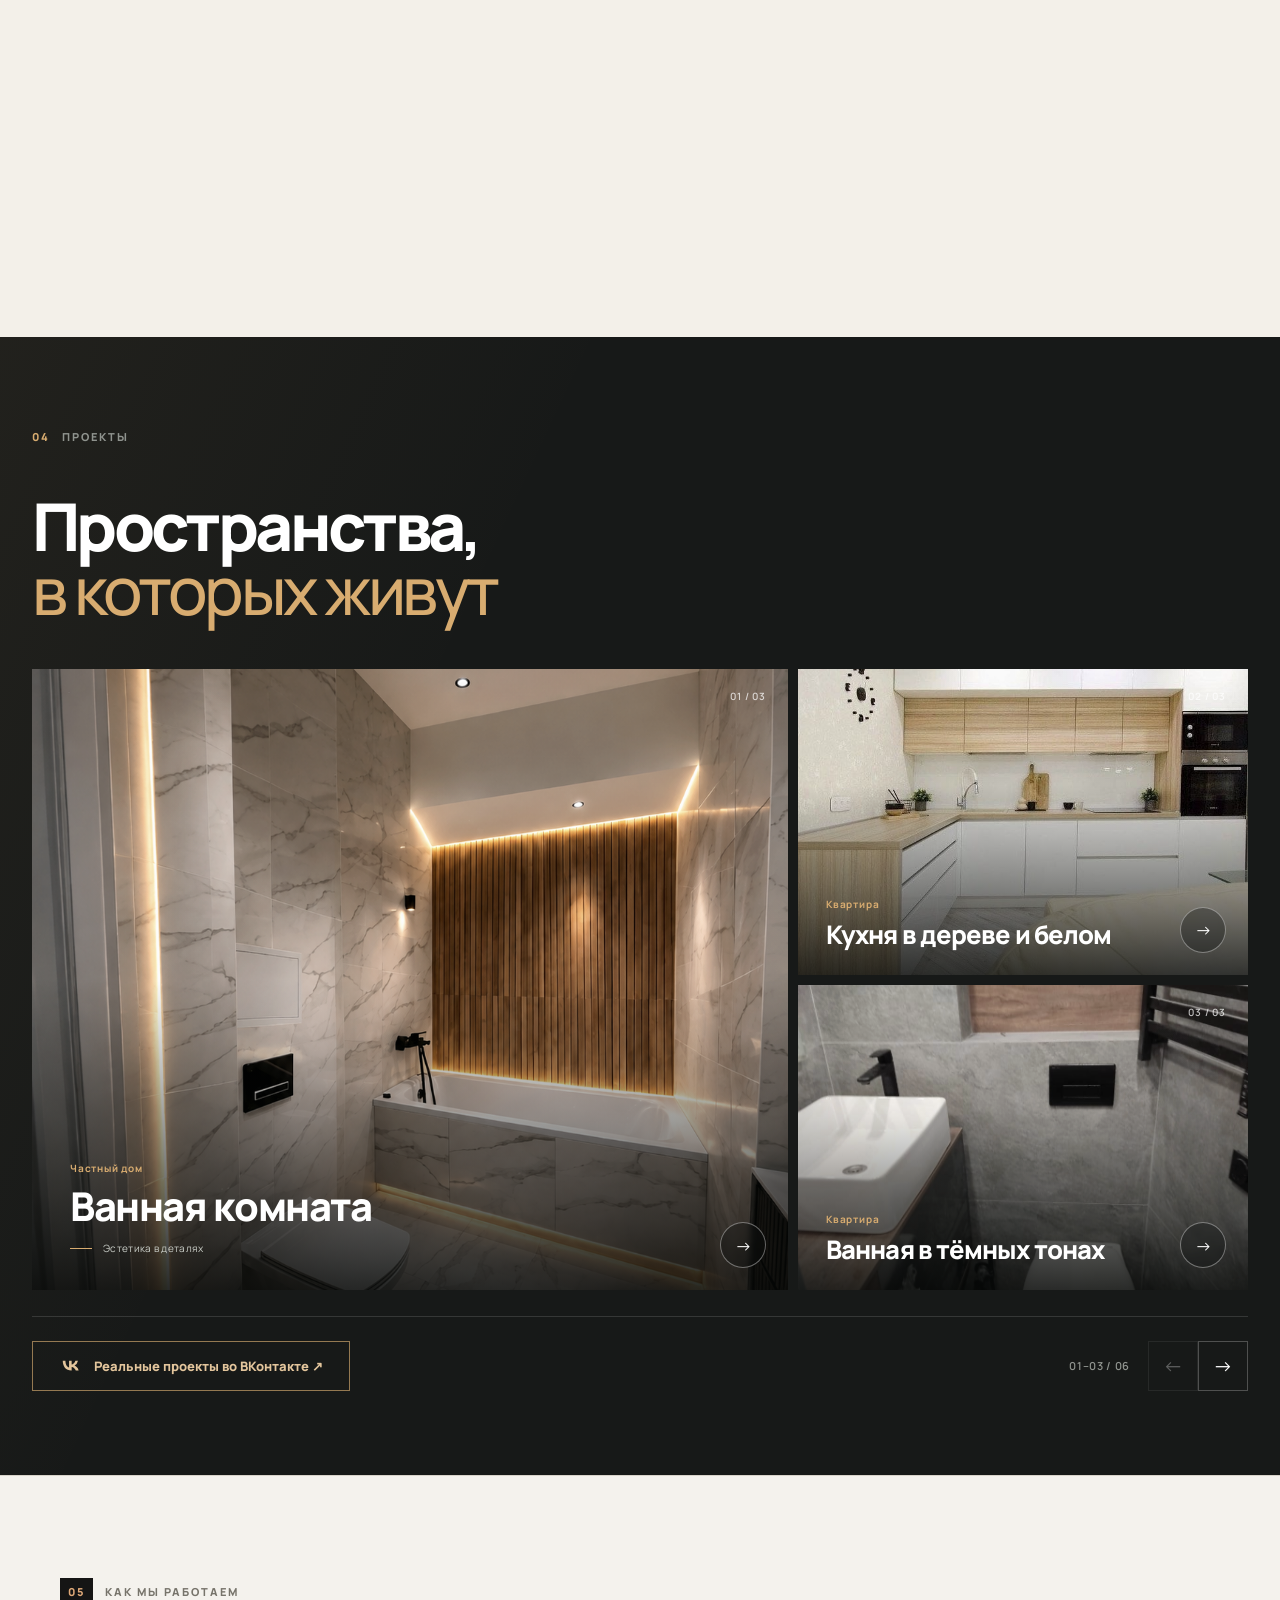
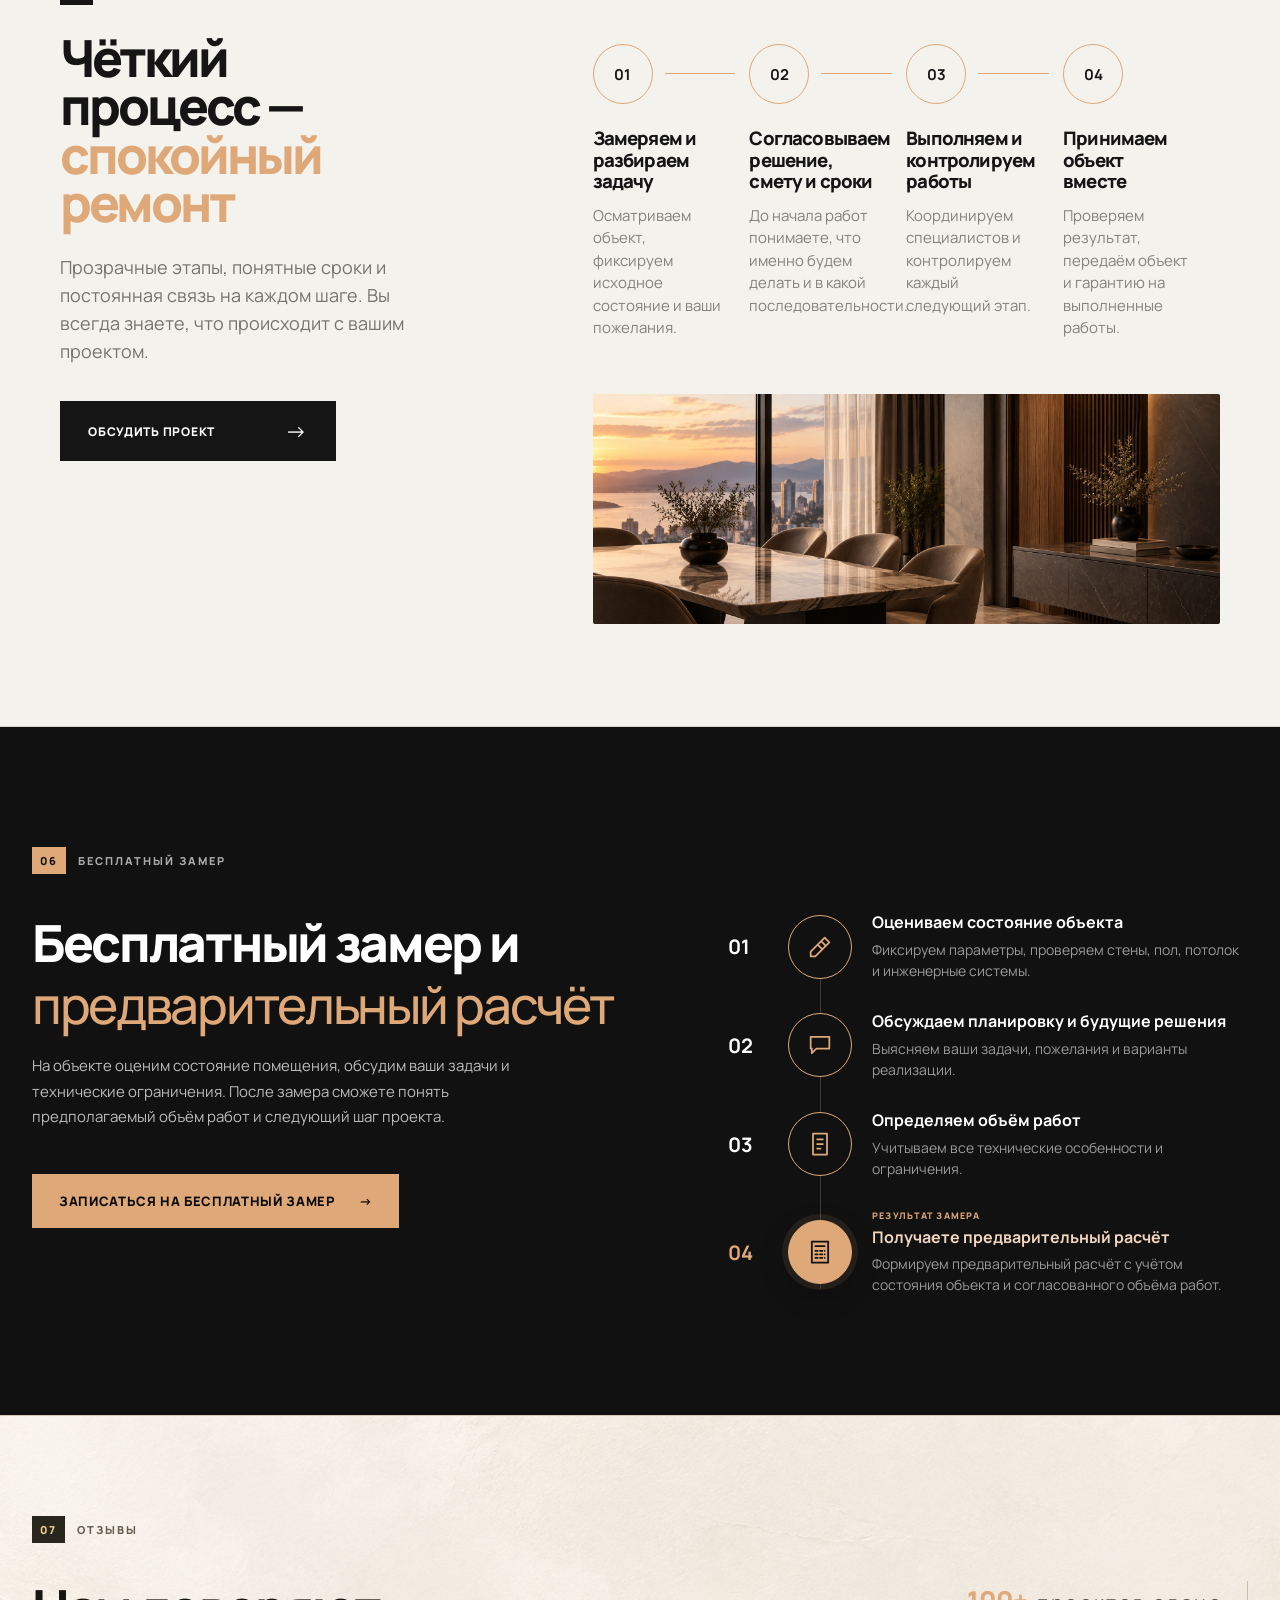
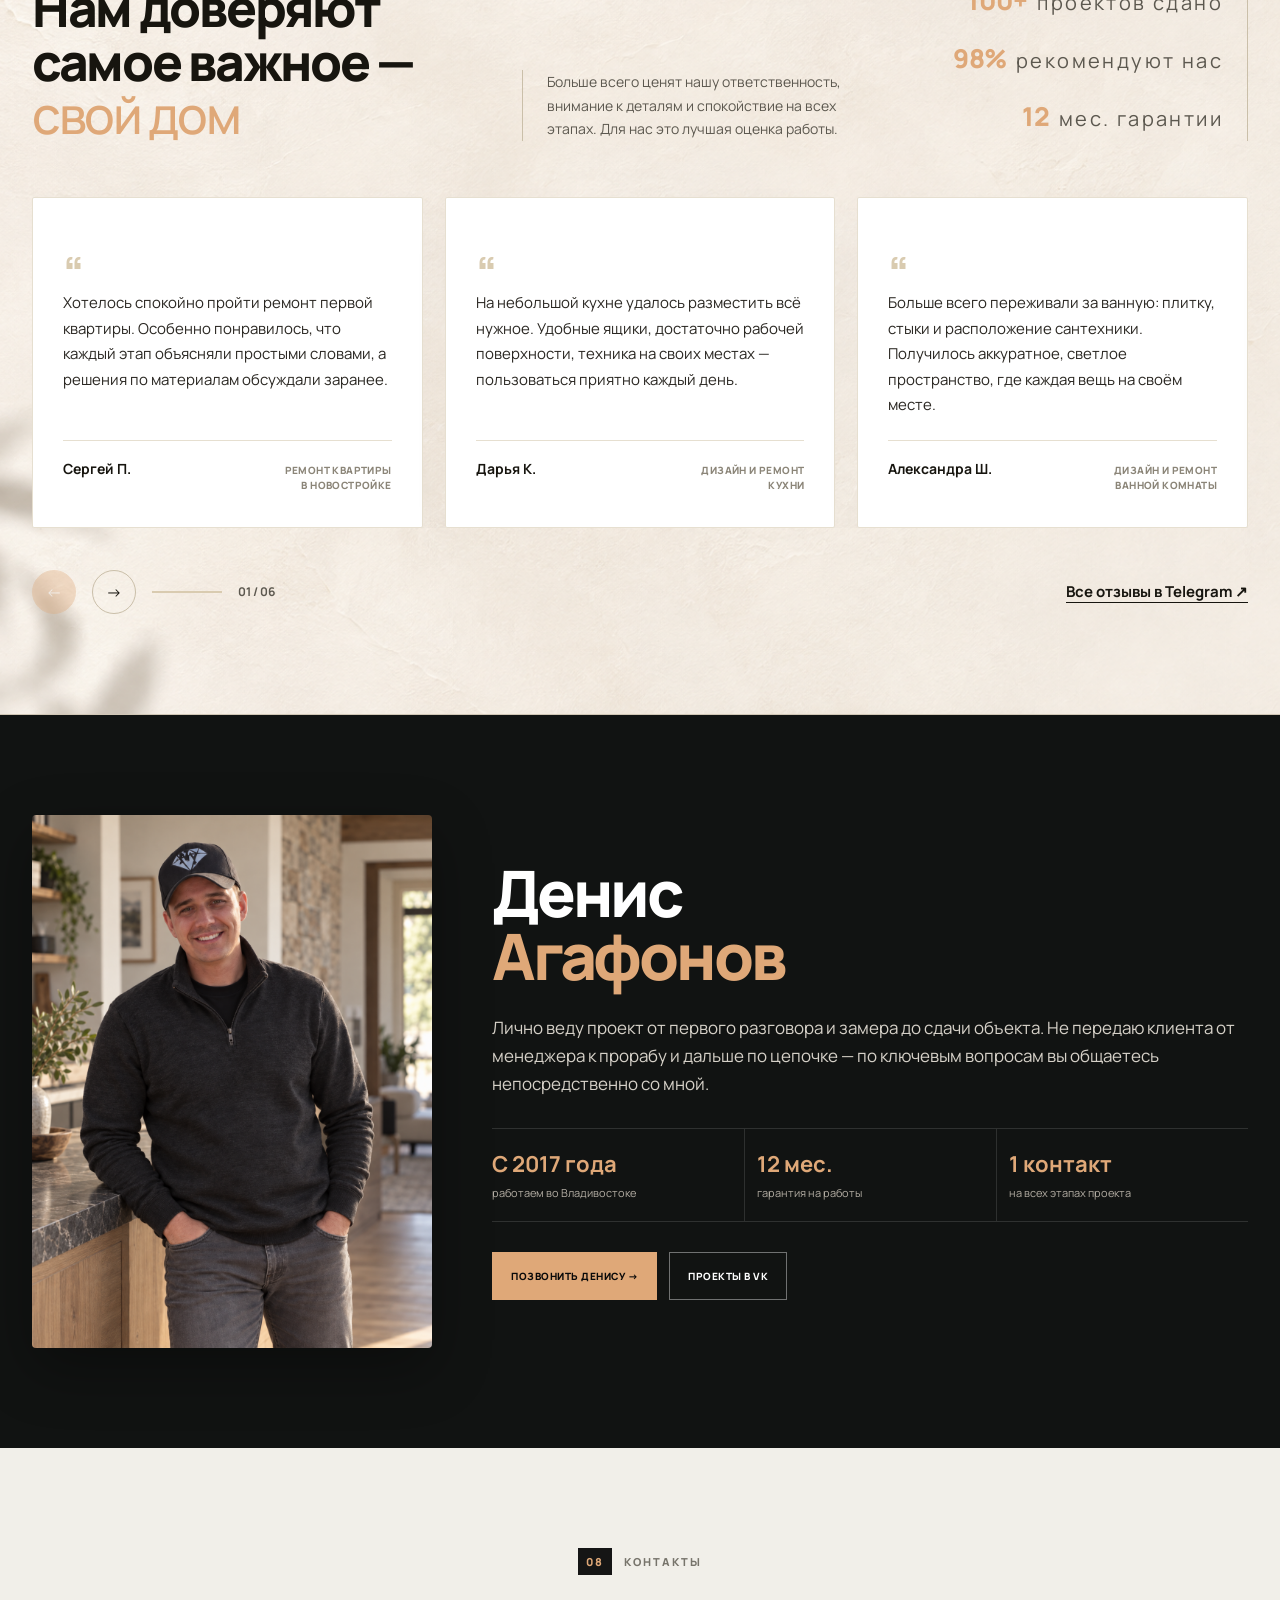
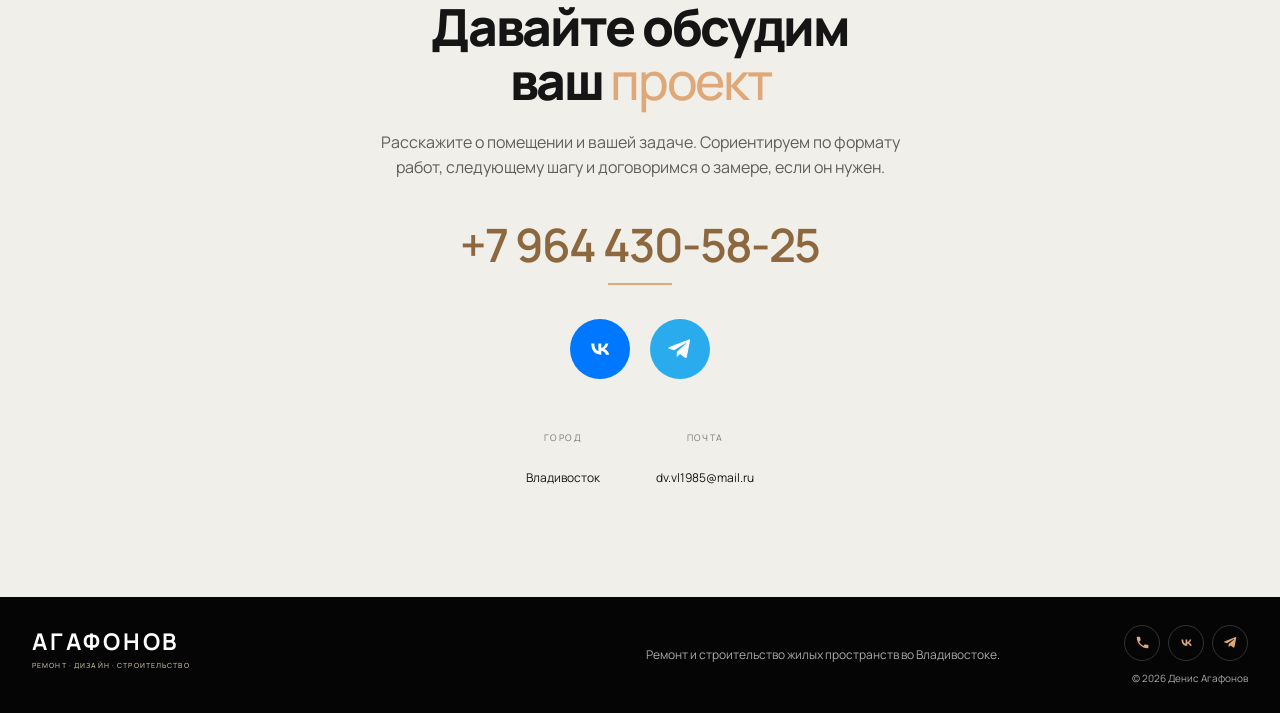
==== commit e9c3e653: "Refine mobile layout and contact dock" ====
--- a/index.html
+++ b/index.html
@@ -11,14 +11,14 @@
   <link rel="preconnect" href="https://fonts.googleapis.com">
   <link rel="preconnect" href="https://fonts.gstatic.com" crossorigin>
   <link href="https://fonts.googleapis.com/css2?family=Manrope:wght@400;500;600;700;800&family=Unbounded:wght@500;600;700&display=swap" rel="stylesheet">
-  <link rel="stylesheet" href="styles.css?v=20260918-footer3">
+  <link rel="stylesheet" href="styles.css?v=20260919-mobile-dock">
   <link rel="stylesheet" href="responsive.css?v=20260918-footer3">
   <link rel="stylesheet" href="brand.css?v=20260910">
   <link rel="stylesheet" href="portfolio-map.css?v=20260910">
   <link rel="stylesheet" href="hero-motion.css?v=20260918-crisp">
-<link rel="stylesheet" href="design-v3.css?v=45">
+<link rel="stylesheet" href="design-v3.css?v=46">
   <link rel="stylesheet" href="hero-reference.css?v=24">
-  <link rel="stylesheet" href="mobile.css?v=20260918-hero-copy">
+  <link rel="stylesheet" href="mobile.css?v=20260919-mobile-dock">
   <link rel="stylesheet" href="accent.css?v=20260918-warm">
 </head>
 <body>
@@ -54,7 +54,16 @@
         </div>
       </div>
       <a class="hero__scroll" href="#about"><span></span>листайте вниз</a>
-      <nav class="contact-dock" aria-label="Быстрые контакты"><a href="tel:+79644305825" aria-label="Позвонить"><svg viewBox="0 0 24 24" aria-hidden="true"><path d="M6.6 10.8a15.8 15.8 0 0 0 6.6 6.6l2.2-2.2c.3-.3.7-.4 1.1-.2 1.2.4 2.5.7 3.9.7.6 0 1 .4 1 1v3.5c0 .6-.4 1-1 1C10.7 21.2 2.8 13.3 2.8 3.6c0-.6.4-1 1-1h3.5c.6 0 1 .4 1 1 0 1.4.2 2.7.7 3.9.1.4 0 .8-.2 1.1Z"/></svg></a><a href="https://vk.com/denis_agafonovv" target="_blank" rel="noopener" aria-label="ВКонтакте"><svg class="vk-icon" viewBox="0 0 24 24" aria-hidden="true"><path d="M12.8 17.2c-5.5 0-8.7-3.8-8.9-10.2h2.8c.1 4.7 2.2 6.6 3.8 7V7h2.7v4c1.6-.2 3.3-1.9 3.9-4h2.7a7.7 7.7 0 0 1-3.6 5.1c1.7.8 3.6 2.3 4.3 5.1h-3c-.7-2-2.2-3.5-4.3-3.7v3.7Z"/></svg></a><a href="https://t.me/Denis_Agafonovv" target="_blank" rel="noopener" aria-label="Telegram"><svg class="tg-icon" viewBox="0 0 24 24" aria-hidden="true"><path d="m21.3 4.1-3 15c-.2 1.1-.8 1.4-1.7.9L12 16.6l-2.2 2.1c-.2.3-.5.5-.9.5l.3-4.7 8.6-7.8c.4-.3-.1-.5-.6-.2L6.6 13.2 2 11.7c-1-.3-1-1 .2-1.5l17.9-6.9c.8-.3 1.5.2 1.2.8Z"/></svg></a><a class="contact-dock__top" href="#top" aria-label="Наверх">↑</a></nav>
+      <nav class="contact-dock" aria-label="Быстрые контакты">
+        <a class="contact-dock__top" href="#top" aria-label="Наверх">↑</a>
+        <div class="contact-dock__methods" aria-label="Способы связи">
+          <a href="tel:+79644305825" aria-label="Позвонить"><svg viewBox="0 0 24 24" aria-hidden="true"><path d="M6.6 10.8a15.8 15.8 0 0 0 6.6 6.6l2.2-2.2c.3-.3.7-.4 1.1-.2 1.2.4 2.5.7 3.9.7.6 0 1 .4 1 1v3.5c0 .6-.4 1-1 1C10.7 21.2 2.8 13.3 2.8 3.6c0-.6.4-1 1-1h3.5c.6 0 1 .4 1 1 0 1.4.2 2.7.7 3.9.1.4 0 .8-.2 1.1Z"/></svg></a>
+          <a href="https://t.me/Denis_Agafonovv" target="_blank" rel="noopener" aria-label="Telegram"><svg class="tg-icon" viewBox="0 0 24 24" aria-hidden="true"><path d="m21.3 4.1-3 15c-.2 1.1-.8 1.4-1.7.9L12 16.6l-2.2 2.1c-.2.3-.5.5-.9.5l.3-4.7 8.6-7.8c.4-.3-.1-.5-.6-.2L6.6 13.2 2 11.7c-1-.3-1-1 .2-1.5l17.9-6.9c.8-.3 1.5.2 1.2.8Z"/></svg></a>
+          <a href="https://vk.com/denis_agafonovv" target="_blank" rel="noopener" aria-label="ВКонтакте"><svg class="vk-icon" viewBox="0 0 24 24" aria-hidden="true"><path d="M12.8 17.2c-5.5 0-8.7-3.8-8.9-10.2h2.8c.1 4.7 2.2 6.6 3.8 7V7h2.7v4c1.6-.2 3.3-1.9 3.9-4h2.7a7.7 7.7 0 0 1-3.6 5.1c1.7.8 3.6 2.3 4.3 5.1h-3c-.7-2-2.2-3.5-4.3-3.7v3.7Z"/></svg></a>
+          <a href="https://wa.me/79644305825" target="_blank" rel="noopener" aria-label="WhatsApp"><svg viewBox="0 0 24 24" aria-hidden="true"><path d="M12 2a9.7 9.7 0 0 0-8.4 14.6L2 22l5.6-1.5A9.8 9.8 0 1 0 12 2Zm0 17.7a8 8 0 0 1-4.1-1.1l-.3-.2-3.3.9.9-3.2-.2-.3A8 8 0 1 1 12 19.7Zm4.4-6c-.2-.1-1.4-.7-1.7-.8-.2-.1-.4-.1-.6.1l-.8 1c-.1.2-.3.2-.5.1a6.5 6.5 0 0 1-3.2-2.8c-.2-.3 0-.4.1-.5l.4-.5.2-.4c.1-.2 0-.3 0-.5l-.8-1.9c-.2-.5-.4-.4-.6-.4h-.5c-.2 0-.5.1-.7.3-.2.3-.9.9-.9 2.1 0 1.3.9 2.5 1 2.7.1.2 1.8 2.8 4.5 3.9.6.3 1.1.4 1.5.5.6.2 1.2.2 1.7.1.5-.1 1.4-.6 1.6-1.1.2-.6.2-1 .2-1.1-.1-.2-.3-.3-.6-.4Z"/></svg></a>
+        </div>
+        <button class="contact-dock__toggle" type="button" aria-expanded="false" aria-label="Открыть способы связи"><svg viewBox="0 0 24 24" aria-hidden="true"><path d="M6.6 10.8a15.8 15.8 0 0 0 6.6 6.6l2.2-2.2c.3-.3.7-.4 1.1-.2 1.2.4 2.5.7 3.9.7.6 0 1 .4 1 1v3.5c0 .6-.4 1-1 1C10.7 21.2 2.8 13.3 2.8 3.6c0-.6.4-1 1-1h3.5c.6 0 1 .4 1 1 0 1.4.2 2.7.7 3.9.1.4 0 .8-.2 1.1Z"/></svg></button>
+      </nav>
     </section>
 
     <section class="section intro" id="about">
@@ -128,10 +137,6 @@
         <div class="section__label section__label--light reveal"><span>04</span> Проекты</div>
         <div class="projects__head-row">
           <h2 class="section__title reveal">Пространства,<br><i>в которых живут</i></h2>
-          <div class="projects__intro reveal">
-            <p>Не отдельные комнаты, а цельные интерьеры: планировка, инженерия, отделка и мебель работают вместе.</p>
-            <span>6 реализованных пространств</span>
-          </div>
         </div>
       </div>
       <div class="project-carousel reveal" aria-label="Карусель проектов Дениса Агафонова">
@@ -213,7 +218,7 @@
 
     <section class="reviews" id="reviews">
       <div class="section reviews__inner">
-        <div class="section__label section__label--light reveal"><span>09</span> Отзывы</div>
+        <div class="section__label section__label--light reveal"><span>07</span> Отзывы</div>
         <div class="reviews__top reveal">
           <h2 class="section__title">Нам доверяют<br>самое важное —<br><i>свой дом</i></h2>
           <p class="reviews__intro">Больше всего ценят нашу ответственность, внимание к деталям и спокойствие на всех этапах. Для нас это лучшая оценка работы.</p>
@@ -252,7 +257,7 @@
 
     <section class="contact" id="contact">
       <div class="contact__info">
-        <div class="section__label reveal"><span>10</span> Контакты</div>
+        <div class="section__label reveal"><span>08</span> Контакты</div>
         <h2 class="section__title reveal">Давайте обсудим<br>ваш <i>проект</i></h2>
         <p class="contact__lead reveal">Расскажите о помещении и вашей задаче. Сориентируем по формату работ, следующему шагу и договоримся о замере, если он нужен.</p>
         <a class="contact__phone reveal" href="tel:+79644305825">+7 964 430-58-25</a>
@@ -275,7 +280,7 @@
   <footer class="footer"><a class="footer__brand" href="#top" aria-label="Агафонов — на главную"><span class="wordmark"><b class="wordmark__title">АГАФОНОВ</b><small class="wordmark__tagline">ремонт · дизайн · строительство</small></span></a><p class="footer__desc">Ремонт и строительство жилых пространств во Владивостоке.</p><div class="footer__end"><div class="footer__social"><a href="tel:+79644305825" aria-label="Позвонить"><svg viewBox="0 0 24 24" aria-hidden="true"><path d="M6.6 10.8a15.8 15.8 0 0 0 6.6 6.6l2.2-2.2c.3-.3.7-.4 1.1-.2 1.2.4 2.5.7 3.9.7.6 0 1 .4 1 1v3.5c0 .6-.4 1-1 1C10.7 21.2 2.8 13.3 2.8 3.6c0-.6.4-1 1-1h3.5c.6 0 1 .4 1 1 0 1.4.2 2.7.7 3.9.1.4 0 .8-.2 1.1Z"/></svg></a><a href="https://vk.com/denis_agafonovv" target="_blank" rel="noopener" aria-label="ВКонтакте"><svg viewBox="0 0 24 24" aria-hidden="true"><path d="M12.8 17.2c-5.5 0-8.7-3.8-8.9-10.2h2.8c.1 4.7 2.2 6.6 3.8 7V7h2.7v4c1.6-.2 3.3-1.9 3.9-4h2.7a7.7 7.7 0 0 1-3.6 5.1c1.7.8 3.6 2.3 4.3 5.1h-3c-.7-2-2.2-3.5-4.3-3.7v3.7Z"/></svg></a><a href="https://t.me/Denis_Agafonovv" target="_blank" rel="noopener" aria-label="Telegram"><svg viewBox="0 0 24 24" aria-hidden="true"><path d="m21.3 4.1-3 15c-.2 1.1-.8 1.4-1.7.9L12 16.6l-2.2 2.1c-.2.3-.5.5-.9.5l.3-4.7 8.6-7.8c.4-.3-.1-.5-.6-.2L6.6 13.2 2 11.7c-1-.3-1-1 .2-1.5l17.9-6.9c.8-.3 1.5.2 1.2.8Z"/></svg></a></div><small>© 2026 Денис Агафонов</small></div></footer>
 
   <div class="lightbox" role="dialog" aria-modal="true" aria-label="Просмотр проекта" aria-hidden="true"><button class="lightbox__close" type="button" aria-label="Закрыть галерею">×</button><button class="lightbox__prev" type="button" aria-label="Предыдущее фото">←</button><figure><img src="assets/project-1.jpg" alt=""><figcaption><span>Ремонт и дизайн</span><b class="lightbox__counter">01 / 07</b></figcaption></figure><button class="lightbox__next" type="button" aria-label="Следующее фото">→</button></div>
-  <script src="script.js?v=20260918-crisp-hero"></script>
+  <script src="script.js?v=20260919-mobile-dock"></script>
   <script src="map.js?v=static-1"></script>
   <script src="enhancements.js?v=4"></script>
 </body>
--- a/styles.css
+++ b/styles.css
@@ -85,3 +85,4 @@
 .contact__map iframe{position:absolute;inset:0;width:100%;height:100%;border:0;filter:none}.contact__map-label{position:absolute;z-index:2;left:28px;top:28px;display:grid;gap:4px;padding:15px 18px;background:#111;color:#fff;border-left:4px solid var(--yellow);box-shadow:0 12px 35px #0003;pointer-events:none}.contact__map-label b{font:600 14px Unbounded}.contact__map-label span{font-size:11px;color:#bbb}.contact__route{bottom:28px}
 @media(max-width:900px){.about-company{grid-template-columns:340px 1fr}.about-company__content{padding:45px 35px}.about-company__facts{grid-template-columns:1fr}.about-company__facts div,.about-company__facts div+div{padding:16px 0;border-left:0;border-bottom:1px solid #333}.about-company__facts div:last-child{border-bottom:0}}
 @media(max-width:700px){.about-company{grid-template-columns:1fr;margin-top:35px}.about-company__portrait{min-height:390px}.about-company__content{padding:34px 22px 38px}.about-company h2{font-size:42px}.about-company__lead{font-size:15px}.about-company__actions{align-items:flex-start;flex-direction:column;gap:12px}.contact__map-label{left:15px;top:15px;padding:12px 14px}}
+.contact-dock__methods{display:contents}.contact-dock__toggle{display:none}.contact-dock .contact-dock__top{order:5}
--- a/design-v3.css
+++ b/design-v3.css
@@ -188,8 +188,10 @@
 .contact__social{width:60px;height:60px}
 .contact__social svg{width:26px;height:26px}
 .contact__social span{bottom:-26px;color:#68645b}
-.contact__social.contact__social--vk,.contact__social.contact__social--telegram{background:var(--ink);color:var(--paper)}
-.contact__social.contact__social--vk:hover,.contact__social.contact__social--vk:focus-visible,.contact__social.contact__social--telegram:hover,.contact__social.contact__social--telegram:focus-visible{background:var(--yellow);color:var(--ink)}
+.contact__social.contact__social--vk{background:#0077ff;color:#fff}
+.contact__social.contact__social--telegram{background:#2aabee;color:#fff}
+.contact__social.contact__social--vk:hover,.contact__social.contact__social--vk:focus-visible{background:#0068e0;color:#fff}
+.contact__social.contact__social--telegram:hover,.contact__social.contact__social--telegram:focus-visible{background:#229ed9;color:#fff}
 .contact__details{margin-top:52px;display:flex;gap:56px;max-width:none}
 .contact__details>div{grid-template-columns:none!important;text-align:center}
 .contact__details small{padding-top:0!important;display:block;margin-bottom:6px}
--- a/mobile.css
+++ b/mobile.css
@@ -6,7 +6,7 @@
   html { scroll-padding-top: 72px; }
   body { padding-bottom: 68px; }
   main { overflow: clip; }
-  section[id] { scroll-margin-top: 72px; }
+  section[id] { scroll-margin-top: 0; }
 
   .header {
     height: 72px;
@@ -36,21 +36,44 @@
   .header .nav a { min-height: 52px; display: flex; align-items: center; }
   body.menu-open { overflow: hidden; }
 
-  .hero { min-height: 0; }
+  .hero {
+    min-height: 100svh;
+  }
   .hero__content {
     width: auto;
     margin: 0 var(--mobile-gutter);
-    padding: 118px 0 86px;
-    gap: 20px;
+    min-height: 100svh;
+    box-sizing: border-box;
+    padding: clamp(158px, 25svh, 210px) 0 clamp(48px, 7svh, 62px);
+    display: flex;
+    flex-direction: column;
+    gap: 0;
   }
   .hero__content > .eyebrow { font-size: 8px; line-height: 1.5; }
-  .hero__title { font-size: clamp(31px, 9.2vw, 42px) !important; line-height: 1.04; }
-  .hero__lead { font-size: 14px; line-height: 1.58; }
+  .hero__title {
+    margin-top: clamp(28px, 4.5svh, 38px);
+    font-size: clamp(31px, 9.2vw, 42px) !important;
+    line-height: 1.04;
+  }
+  .hero__lead {
+    margin-top: clamp(34px, 5svh, 44px);
+    font-size: 14px;
+    line-height: 1.58;
+  }
   .hero__lead span { display: block; }
   .hero__lead span + span { margin-top: 9px; color: #f1e8df; }
-  .hero__actions { max-width: none; gap: 10px; }
-  .hero__actions .button { width: 100%; min-height: 54px; }
-  .hero__stats { margin-top: 2px; }
+  .hero__actions {
+    width: min(100%, 270px);
+    max-width: none;
+    margin-top: clamp(30px, 4.5svh, 40px);
+    gap: 10px;
+  }
+  .hero__actions .button { width: 100%; min-height: 50px; }
+  .hero__stats {
+    width: 100%;
+    margin-top: auto;
+    padding-top: 34px;
+  }
   .hero__stats div { min-width: 0; padding-left: 9px; }
   .hero__stats strong, .hero__stats .year-count { font-size: 23px; }
   .hero__stats span { font-size: 7px; }
@@ -59,27 +82,164 @@
   .section__label { font-size: 9px; letter-spacing: .13em; }
   .section__title { overflow-wrap: anywhere; }
 
-  .intro { grid-template-columns: var(--mobile-gutter) minmax(0, 1fr) var(--mobile-gutter); }
-  .intro > .section__label { padding: 54px var(--mobile-gutter) 0; }
-  .intro__grid { gap: 24px; padding: 26px 0 42px; }
+  .intro {
+    position: relative;
+    display: grid;
+    grid-template-columns: var(--mobile-gutter) minmax(0, 1fr) var(--mobile-gutter);
+    isolation: isolate;
+    overflow: hidden;
+    background: #f4f1eb;
+  }
+  .intro > .section__label {
+    position: relative;
+    z-index: 2;
+    padding: 48px var(--mobile-gutter) 0;
+  }
+  .intro__grid {
+    position: relative;
+    z-index: 1;
+    gap: 0;
+    padding: 28px 0 34px;
+  }
   .intro__statement { padding-left: 0; }
-  .intro .section__title { font-size: clamp(38px, 11vw, 48px); }
-  .intro__directions { margin-top: 24px; font-size: 13px; line-height: 1.6; letter-spacing: 0; text-transform: none; }
+  .intro__statement,
+  .intro__copy { position: relative; z-index: 2; }
+  .intro .section__title {
+    max-width: 330px;
+    font-size: clamp(40px, 12.5vw, 52px);
+    line-height: .96;
+  }
+  .intro__directions {
+    max-width: 330px;
+    margin-top: 20px;
+    color: #68645e;
+    font-size: 14px;
+    line-height: 1.45;
+    letter-spacing: 0;
+    text-transform: none;
+  }
   .intro__directions br { display: none; }
-  .intro__copy { max-width: none; }
-  .intro__more { min-height: 52px; }
+  .intro__copy {
+    max-width: 330px;
+    padding-top: 42px;
+  }
+  .intro__copy .lead { margin-bottom: 4px; font-size: 16px; line-height: 1.42; }
+  .intro__copy p { font-size: 14px; line-height: 1.45; }
+  .intro__more {
+    width: min(100%, 255px);
+    min-height: 52px;
+    margin-top: 28px;
+    padding-inline: 18px;
+    background: rgba(247, 244, 238, .52);
+  }
+  .intro__visual {
+    position: absolute;
+    z-index: 0;
+    top: -73px;
+    right: calc(var(--mobile-gutter) * -1);
+    left: calc(var(--mobile-gutter) * -1);
+    display: block;
+    width: auto;
+    height: 700px;
+    margin: 0;
+    overflow: hidden;
+    pointer-events: none;
+  }
+  .intro__visual::before {
+    content: "";
+    position: absolute;
+    z-index: 1;
+    inset: 0;
+    width: auto;
+    background:
+      linear-gradient(90deg, rgba(244, 241, 235, .98) 0%, rgba(244, 241, 235, .88) 54%, rgba(244, 241, 235, .05) 100%),
+      linear-gradient(180deg, rgba(244, 241, 235, .08) 0%, rgba(244, 241, 235, .62) 48%, #f4f1eb 78%);
+  }
+  .intro__visual img {
+    width: 100%;
+    height: 100%;
+    object-fit: fill;
+    object-position: center top;
+    opacity: 1;
+  }
+  .intro__visual figcaption { display: none; }
+  .intro__visual figcaption br { display: none; }
+  .intro::after {
+    content: "ПРОСТРАНСТВА ДЛЯ ЖИЗНИ, В КОТОРЫХ ХОЧЕТСЯ БЫТЬ";
+    position: absolute;
+    z-index: 3;
+    right: var(--mobile-gutter);
+    bottom: 18px;
+    left: var(--mobile-gutter);
+    color: #aaa49b;
+    font-size: 7px;
+    font-weight: 600;
+    line-height: 1.4;
+    letter-spacing: .18em;
+    text-align: center;
+    white-space: nowrap;
+  }
+  .intro .principles {
+    position: relative;
+    z-index: 2;
+    display: grid;
+    grid-template-columns: 1fr;
+    gap: 10px;
+    overflow: visible;
+    margin: 0;
+    padding: 0 0 62px;
+  }
   .intro .principles article,
-  .intro .principles article + article { min-height: 230px; }
-  .intro > .advantages-controls { padding-bottom: 34px; }
-
-  .services { padding: 58px 0; }
+  .intro .principles article + article {
+    min-height: 0;
+    padding: 20px 18px;
+    display: grid;
+    grid-template-columns: 68px minmax(0, 1fr);
+    grid-template-rows: auto auto;
+    column-gap: 20px;
+    align-items: center;
+    border: 1px solid rgba(179, 169, 154, .34);
+    border-radius: 5px;
+    background: rgba(247, 244, 238, .52);
+    scroll-snap-align: none;
+    backdrop-filter: blur(2px);
+  }
+  .intro .principles article > b { display: none; }
+  .intro .principles .principle-art,
+  .intro .principles article + article .principle-art {
+    position: static;
+    grid-column: 1;
+    grid-row: 1 / 3;
+    width: 60px;
+    height: 60px;
+    margin: 0;
+    padding-right: 16px;
+    border-right: 1px solid rgba(179, 169, 154, .34);
+    box-sizing: content-box;
+  }
+  .intro .principles h3 {
+    grid-column: 2;
+    margin: 0 0 5px;
+    font-size: 15px;
+    line-height: 1.2;
+  }
+  .intro .principles p {
+    grid-column: 2;
+    max-width: none;
+    margin: 0;
+    font-size: 12px;
+    line-height: 1.42;
+  }
+  .intro > .advantages-controls { display: none; }
+
+  .services { padding: 48px 0; }
   .services > .section__label,
   .services__panorama { width: calc(100% - var(--mobile-gutter) * 2); }
   .services__title { font-size: clamp(34px, 10vw, 43px); }
   .services__all { width: 100%; min-height: 54px; }
   .service-seg { height: min(86vw, 350px); border-top: 1px solid rgba(255, 255, 255, .18); }
 
-  .formats { padding-top: 64px; padding-bottom: 68px; }
+  .formats { padding-top: 48px; padding-bottom: 52px; }
   .formats .section__title { font-size: clamp(38px, 11.5vw, 49px); }
   .formats__grid { gap: 12px; }
   .formats__card { padding: 26px 20px 20px; }
@@ -87,22 +247,48 @@
   .formats__copy > a { min-height: 44px; }
   .formats__foot .button { min-height: 56px; }
 
-  .projects__head { padding-top: 56px; }
+  .projects__head { padding-top: 44px; }
   .projects__head-row .section__title { font-size: clamp(36px, 10.5vw, 46px); }
   .project-carousel { width: calc(100% - var(--mobile-gutter) * 2); }
   .project-card__arrow { width: 46px; height: 46px; }
   .project-controls button { width: 48px; height: 48px; }
 
-  .process { padding: 64px var(--mobile-gutter); }
+  .process {
+    padding: 48px var(--mobile-gutter) 36px;
+  }
   .process__inner { gap: 34px; }
   .process__intro h2 { font-size: clamp(38px, 11vw, 48px); }
   .process__button { max-width: none; min-height: 56px; }
-  .process__content { padding-top: 0; }
-  .process .timeline article { padding: 0 0 28px; }
-  .process .timeline h3 { font-size: 23px; }
+  .process__content { padding-top: 48px; }
+  .process .timeline article {
+    position: relative;
+    min-height: 150px;
+    padding: 0 0 30px 78px;
+  }
+  .process .timeline article > span {
+    position: absolute;
+    top: 0;
+    left: 0;
+    width: 56px;
+    height: 56px;
+  }
+  .process .timeline article::before,
+  .process .timeline article:nth-child(2)::before {
+    top: 57px;
+    left: 27px;
+  }
+  .process .timeline article > div { min-width: 0; margin: 0; }
+  .process .timeline h3 {
+    margin: 0 0 10px;
+    font-size: clamp(19px, 5.8vw, 23px);
+    overflow-wrap: anywhere;
+  }
+  .process .timeline p { font-size: 14px; line-height: 1.5; }
   .process__image { min-height: 310px; }
 
-  .measure { padding: 64px var(--mobile-gutter); }
+  .measure {
+    padding: 44px var(--mobile-gutter) 48px;
+  }
   .measure__copy .section__title { font-size: clamp(35px, 10vw, 45px); line-height: 1.08; }
   .measure__step { grid-template-columns: 28px 48px minmax(0, 1fr); column-gap: 11px; align-items: start; }
   .measure__timeline::before { left: 62px; }
@@ -112,7 +298,7 @@
   .measure__step-body p { font-size: 13px; }
   .measure__cta { width: 100%; min-height: 56px; }
 
-  .reviews { padding-top: 64px; padding-bottom: 64px; }
+  .reviews { padding-top: 48px; padding-bottom: 48px; }
   .reviews__top { margin-bottom: 32px; }
   .reviews__top .section__title { font-size: clamp(36px, 10.5vw, 46px); }
   .reviews__stats { width: 100%; padding: 18px 0 0; border-top: 1px solid #cabfa9; border-right: 0; }
@@ -121,19 +307,48 @@
   .reviews__bottom { margin-top: 26px; gap: 18px; flex-wrap: wrap; }
   .reviews__link { min-height: 44px; display: inline-flex; align-items: center; }
 
-  .company { padding: 64px var(--mobile-gutter) 48px; }
+  .company { padding: 48px var(--mobile-gutter) 40px; }
   .company__backdrop { max-width: none; width: 100%; aspect-ratio: 4 / 5; }
   .company h2 { font-size: clamp(40px, 12vw, 50px); }
   .company__facts b { min-width: 104px; font-size: 20px; }
   .company .actions { width: 100%; }
 
-  .contact .contact__info { padding: 56px var(--mobile-gutter) 48px; }
+  .contact .contact__info {
+    padding: 48px var(--mobile-gutter) 40px;
+    align-items: flex-start;
+    text-align: left;
+  }
+  .contact .section__label.reveal { justify-content: flex-start; }
   .contact__info .section__title { font-size: clamp(36px, 10.5vw, 46px); }
-  .contact__lead { margin: 24px 0; font-size: 14px; }
-  .contact__phone { font-size: clamp(24px, 7.4vw, 31px); padding: 10px 0; }
+  .contact__lead { margin: 20px 0 0; font-size: 14px; }
+  .contact__phone {
+    margin: 26px 0 0;
+    padding: 0 0 10px;
+    font-size: clamp(25px, 7.4vw, 30px);
+  }
+  .contact__phone::after {
+    left: 0;
+    width: 48px;
+    transform: none;
+  }
+  .contact__socials { margin: 24px 0 0; gap: 12px; }
   .contact__social { width: 48px; height: 48px; }
-  .contact__details { align-items: flex-start; margin-top: 42px; }
-  .contact__details > div { text-align: left; }
+  .contact__details {
+    width: 100%;
+    margin-top: 32px;
+    display: grid;
+    grid-template-columns: minmax(0, .8fr) minmax(0, 1.2fr);
+    gap: 20px;
+    align-items: start;
+  }
+  .contact__details > div {
+    display: block;
+    min-width: 0;
+    text-align: left;
+  }
+  .contact__details small { margin-bottom: 7px; }
+  .contact__details p,
+  .contact__details a { font-size: 13px; }
   .map-districts button { min-height: 44px; }
   .static-map-stage { aspect-ratio: 1 / 1.05; }
   .static-map-details { max-width: calc(100% - 24px); }
@@ -142,9 +357,67 @@
   .footer__end { width: 100%; }
   .footer__social a { width: 44px; height: 44px; }
 
-  .contact-dock { bottom: max(8px, env(safe-area-inset-bottom)); padding: 5px; }
-  .contact-dock a { width: 44px; height: 44px; }
-  .contact-dock svg { width: 20px; height: 20px; }
+  .contact-dock {
+    right: 0;
+    bottom: max(12px, env(safe-area-inset-bottom));
+    left: 0;
+    width: 100%;
+    padding: 0 14px;
+    display: flex;
+    justify-content: space-between;
+    align-items: flex-end;
+    gap: 0;
+    border: 0;
+    border-radius: 0;
+    background: transparent;
+    box-shadow: none;
+    backdrop-filter: none;
+    transform: none;
+    pointer-events: none;
+  }
+  .contact-dock a,
+  .contact-dock__toggle {
+    width: 56px;
+    height: 56px;
+    padding: 0;
+    display: grid;
+    place-items: center;
+    border: 1px solid rgba(216, 172, 112, .7);
+    border-radius: 50%;
+    background: #c39968;
+    color: #fff;
+    box-shadow: 0 12px 30px rgba(0, 0, 0, .42);
+    pointer-events: auto;
+  }
+  .contact-dock .contact-dock__top {
+    order: 1;
+    background: #292c28;
+    color: #fff;
+    font-size: 22px;
+  }
+  .contact-dock__toggle { order: 3; cursor: pointer; }
+  .contact-dock svg,
+  .contact-dock__toggle svg { width: 22px; height: 22px; fill: currentColor; }
+  .contact-dock__methods {
+    position: absolute;
+    right: 14px;
+    bottom: 68px;
+    display: grid;
+    gap: 9px;
+    opacity: 0;
+    visibility: hidden;
+    transform: translateY(10px);
+    transition: opacity .2s ease, transform .2s ease, visibility .2s;
+    pointer-events: none;
+  }
+  .contact-dock__methods a { width: 50px; height: 50px; background: #1d201e; }
+  .contact-dock.is-open .contact-dock__methods {
+    opacity: 1;
+    visibility: visible;
+    transform: none;
+    pointer-events: auto;
+  }
+  .contact-dock.is-open .contact-dock__toggle { background: #1d201e; }
 
   .lightbox figure { height: calc(100svh - 82px); padding: 58px 12px 76px; }
   .lightbox figure img { max-height: calc(100svh - 170px); }
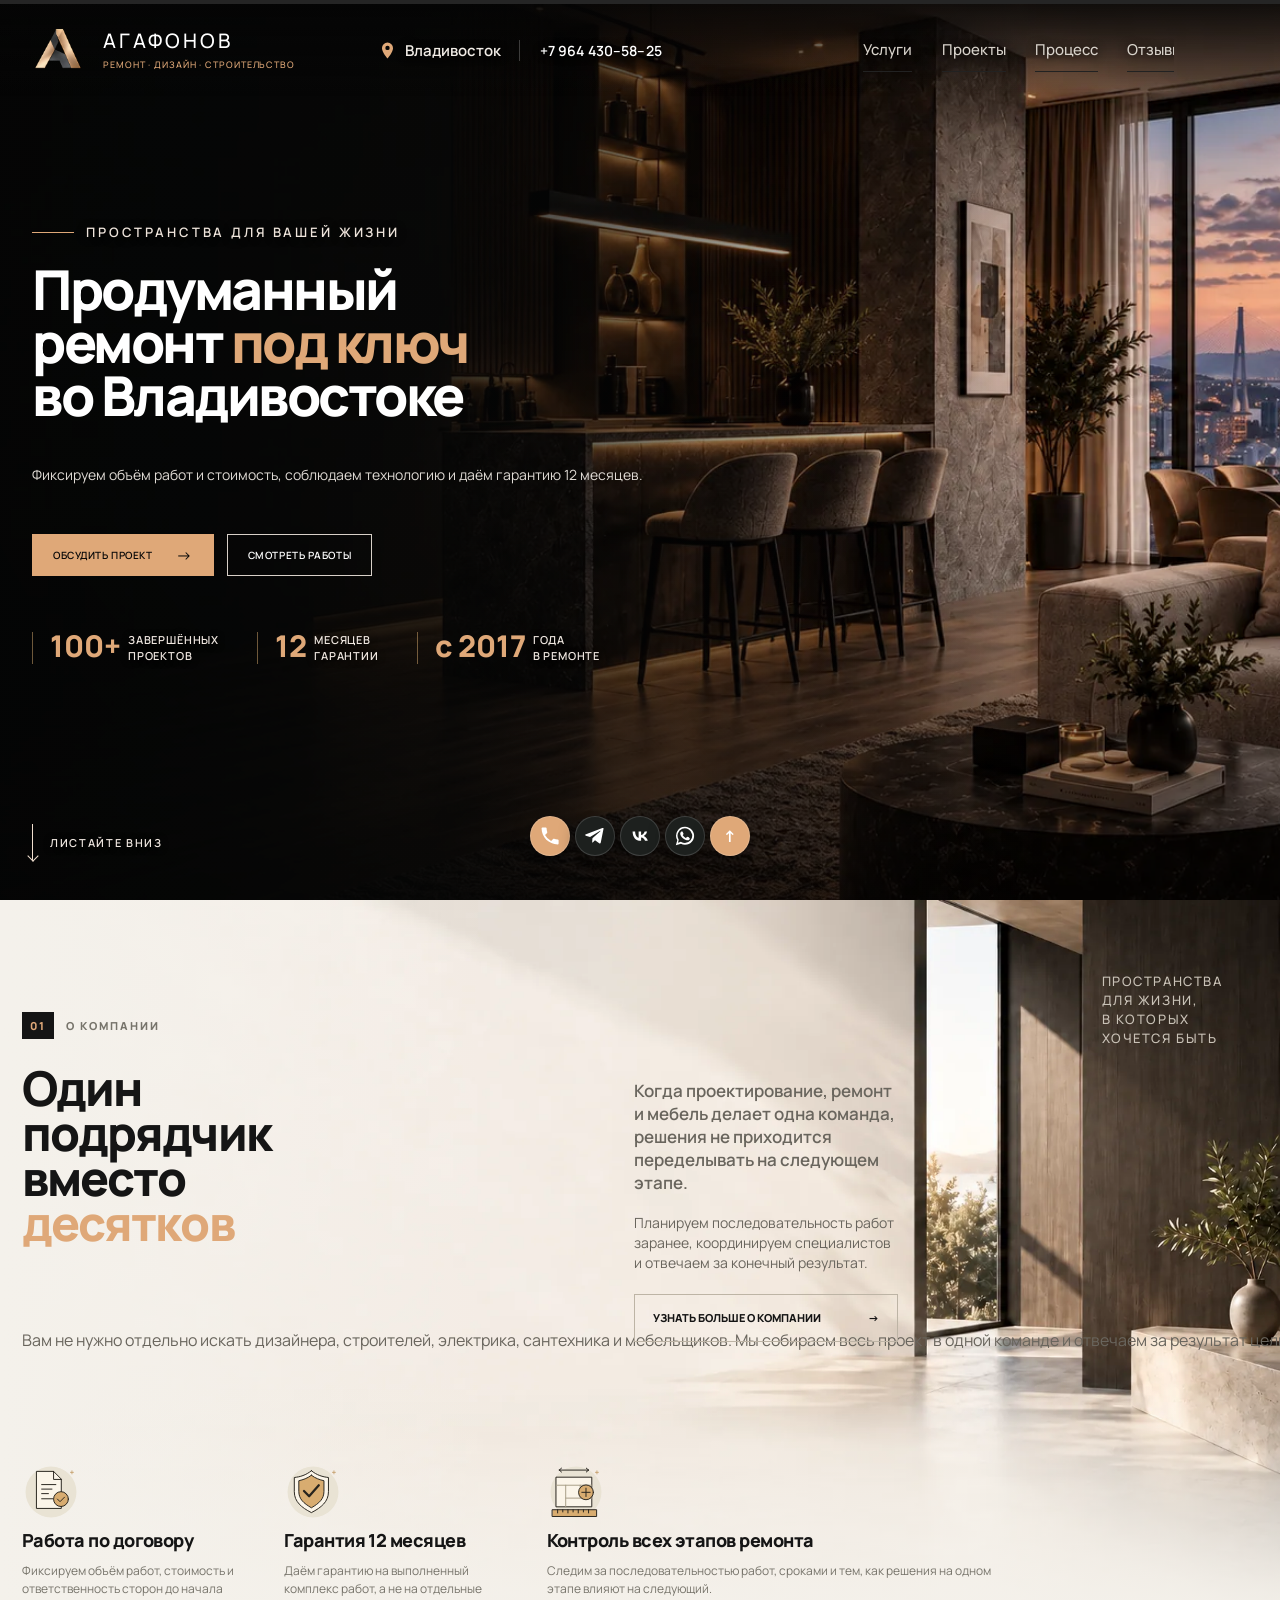
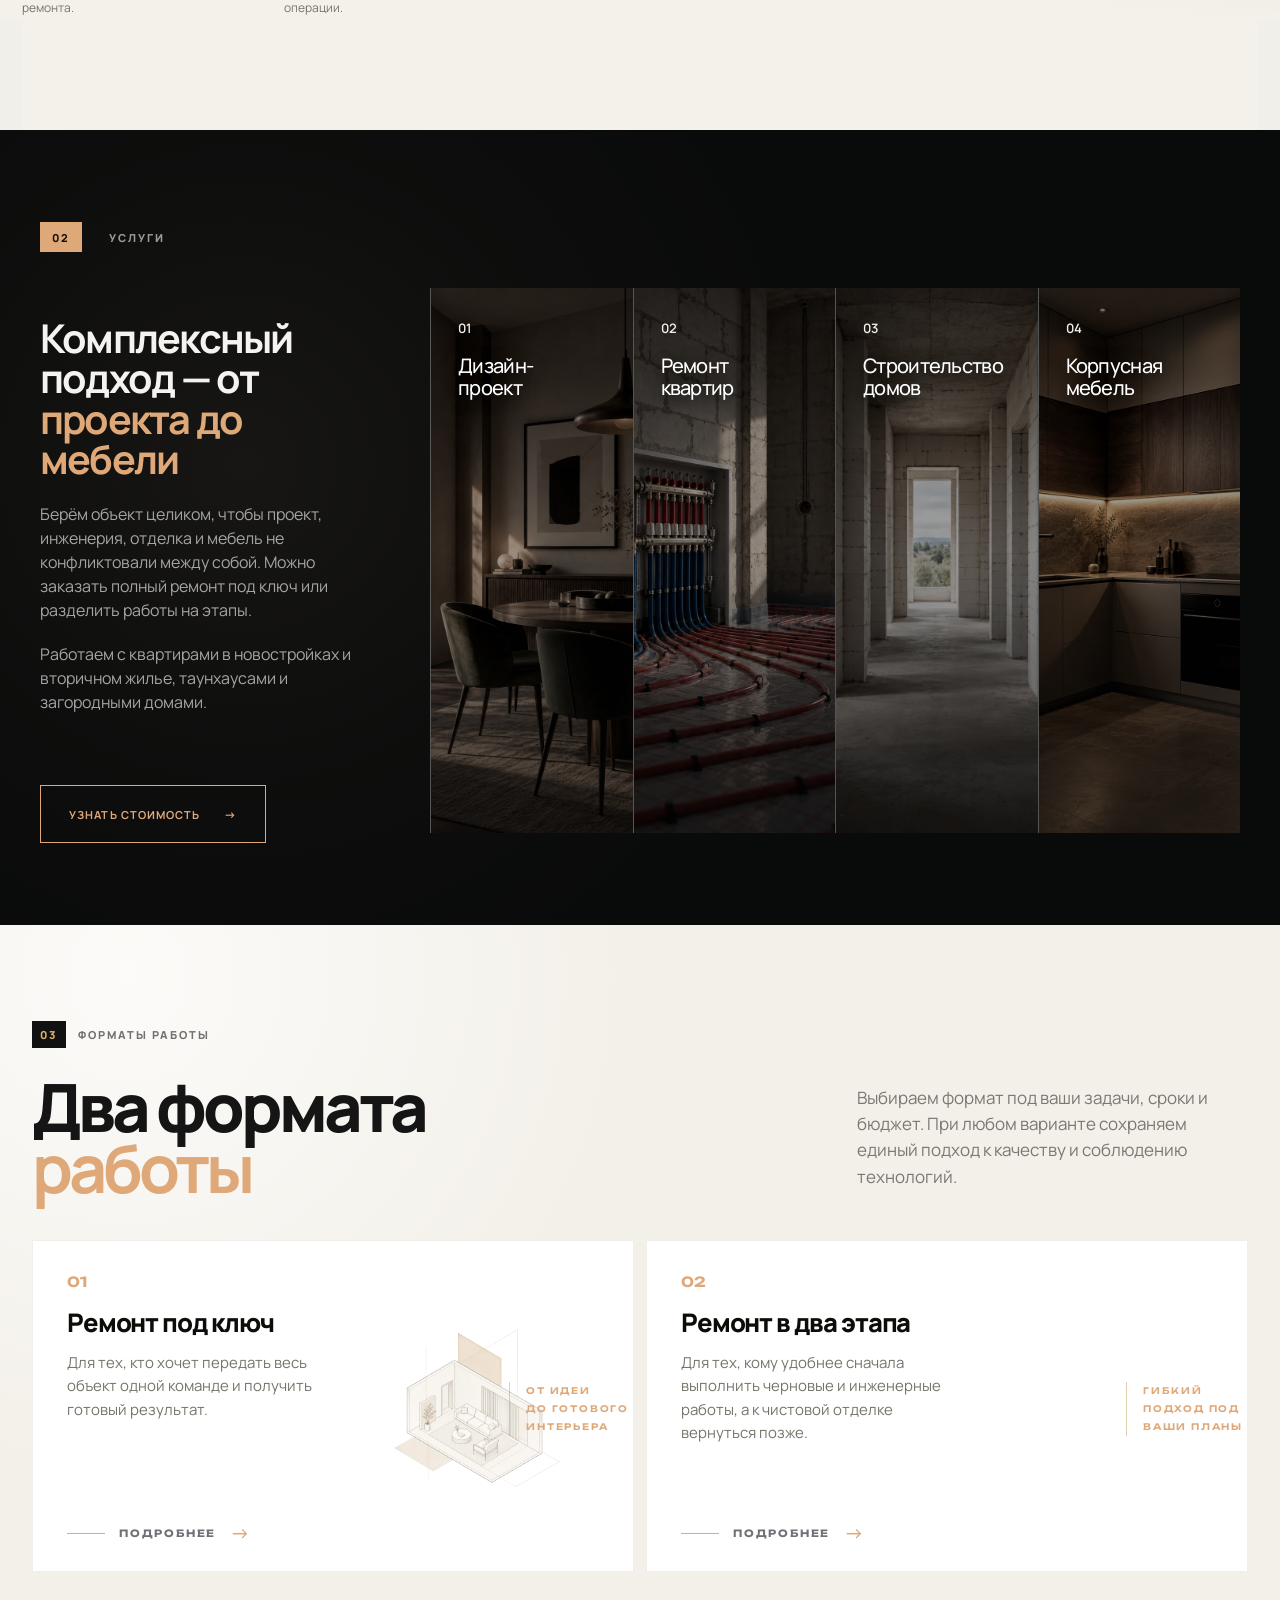
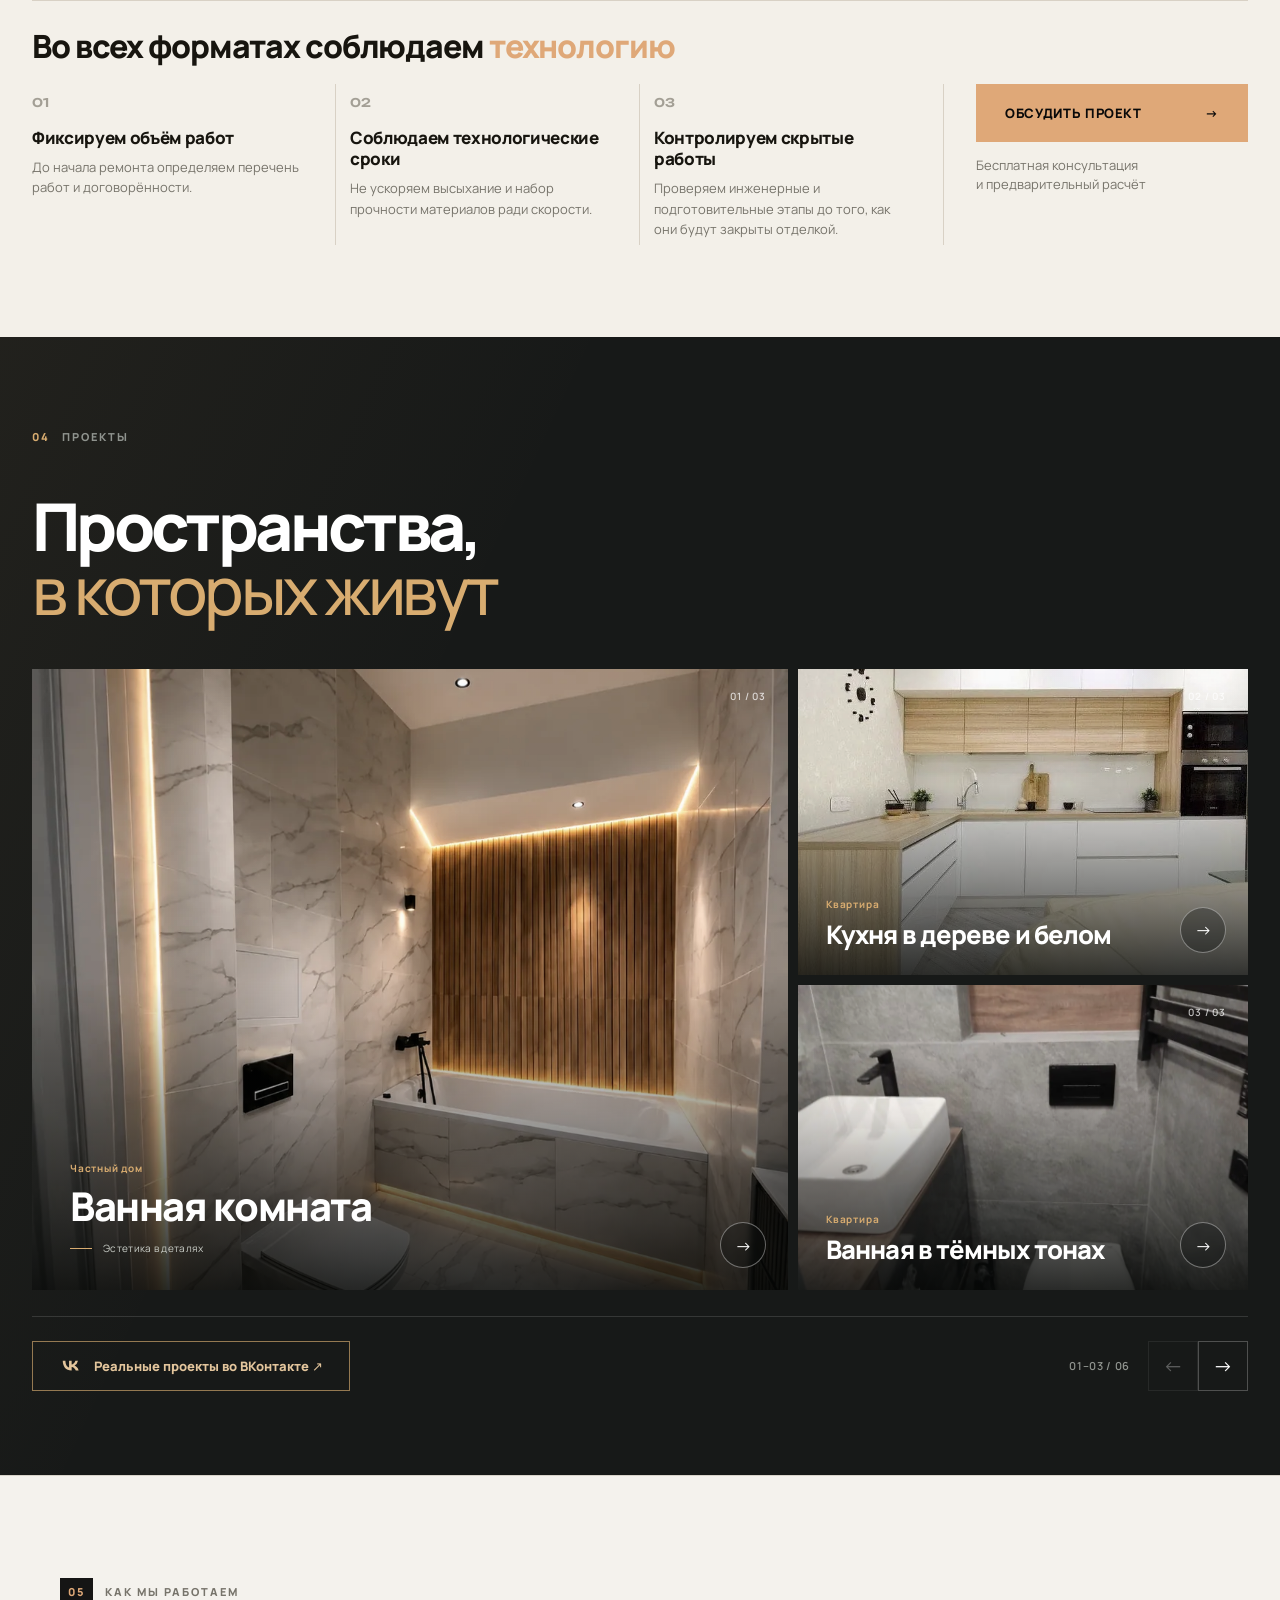
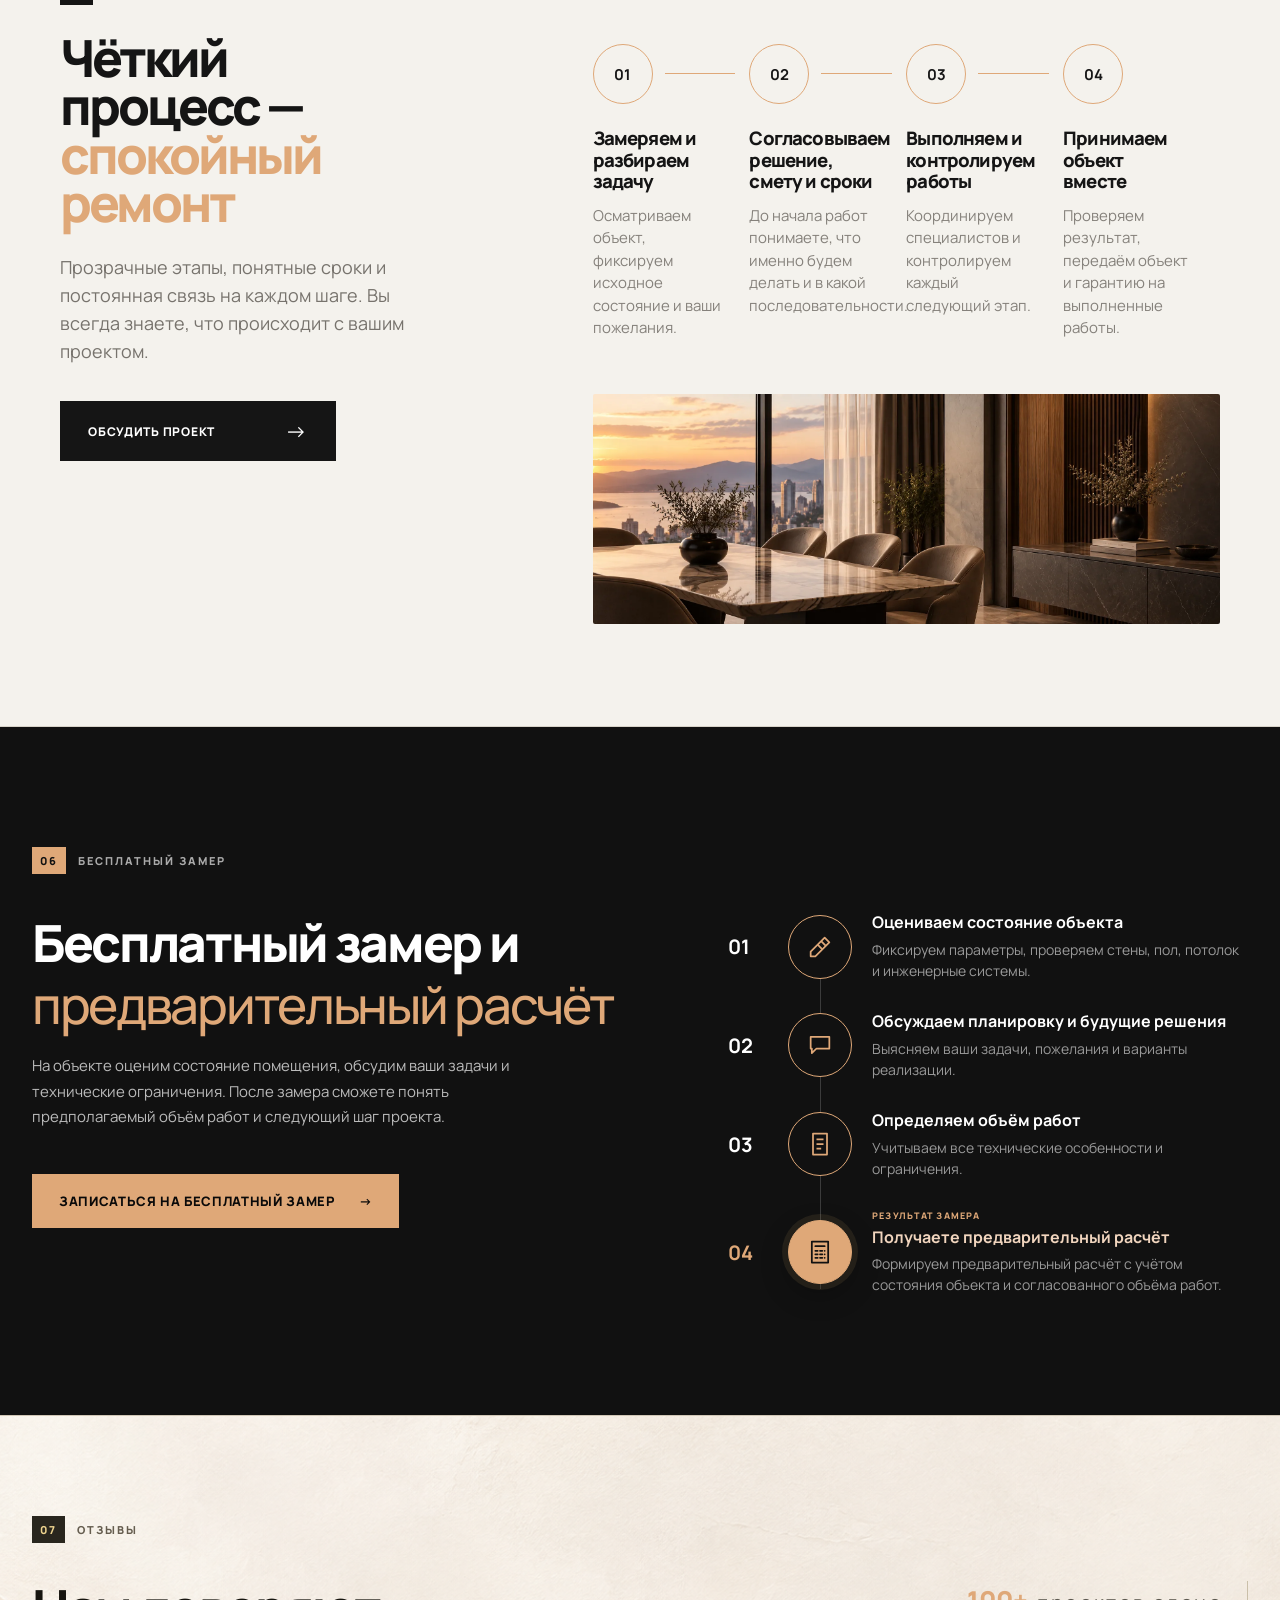
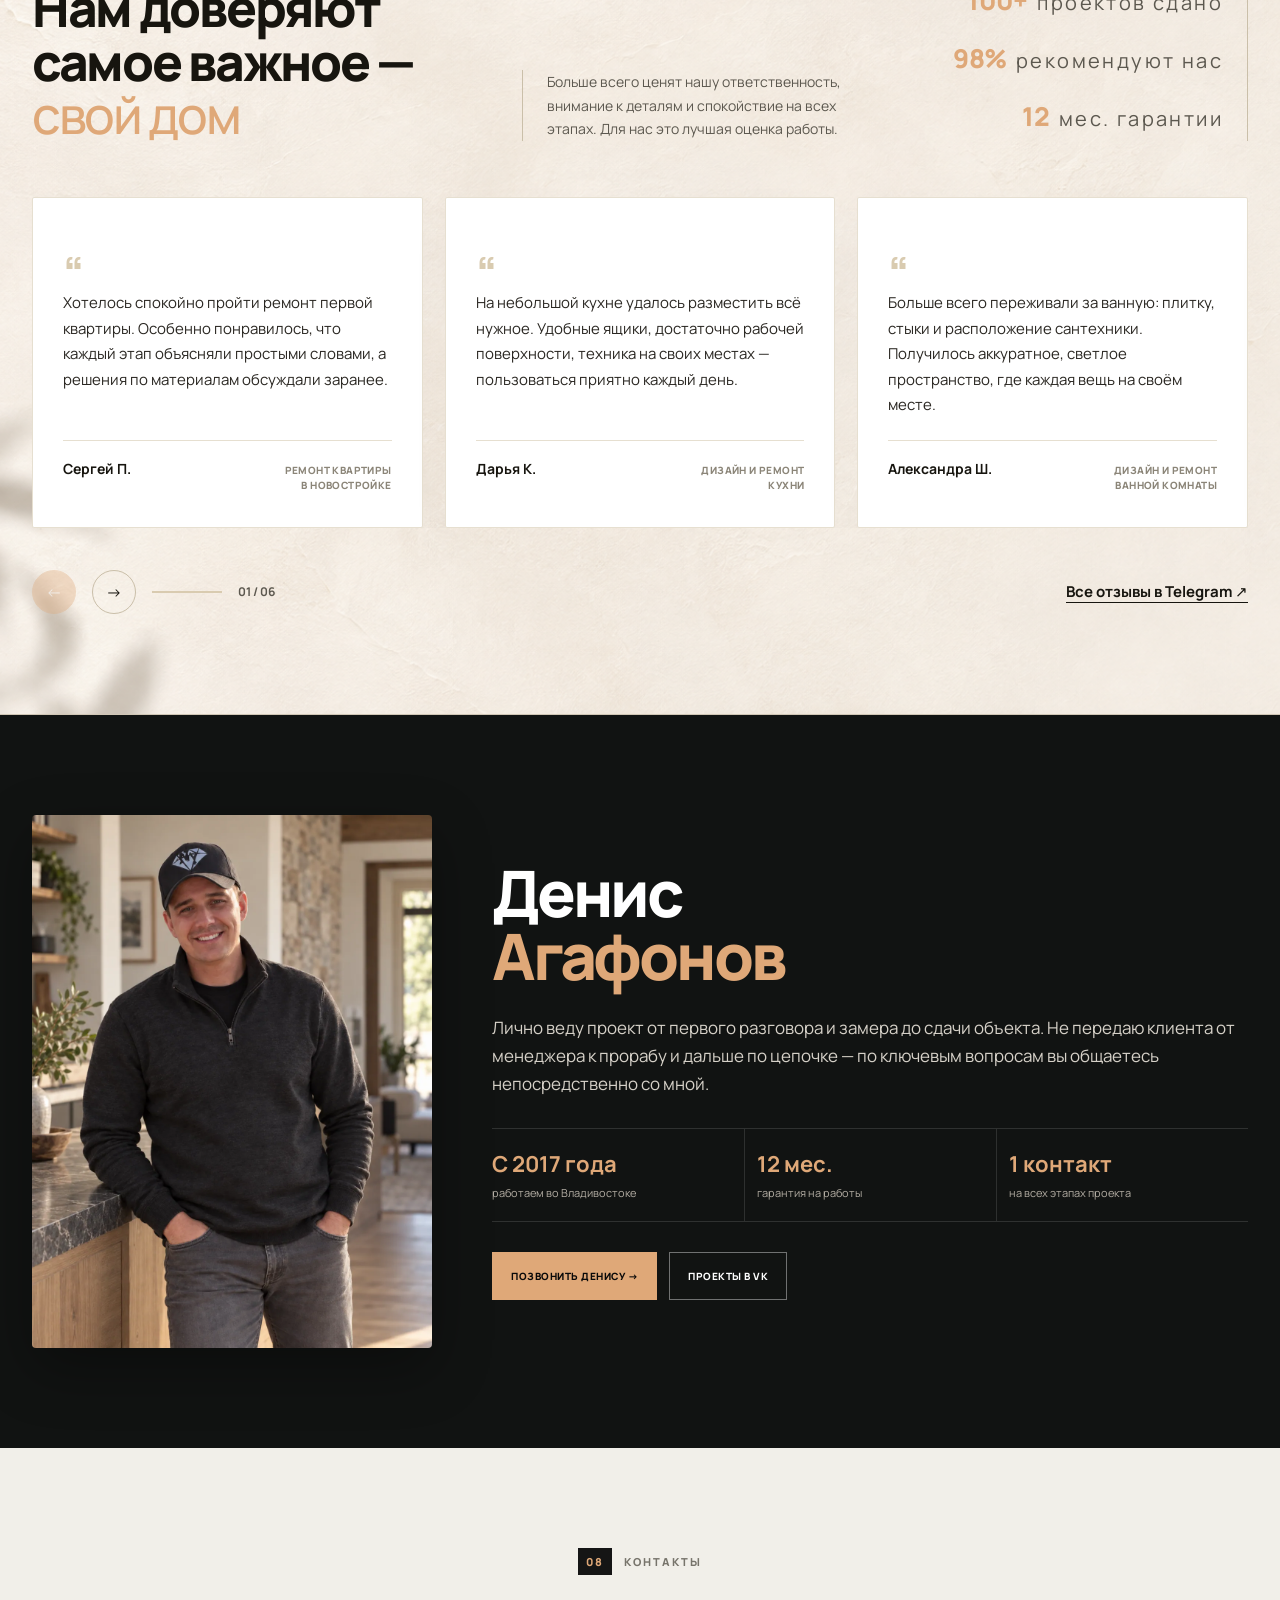
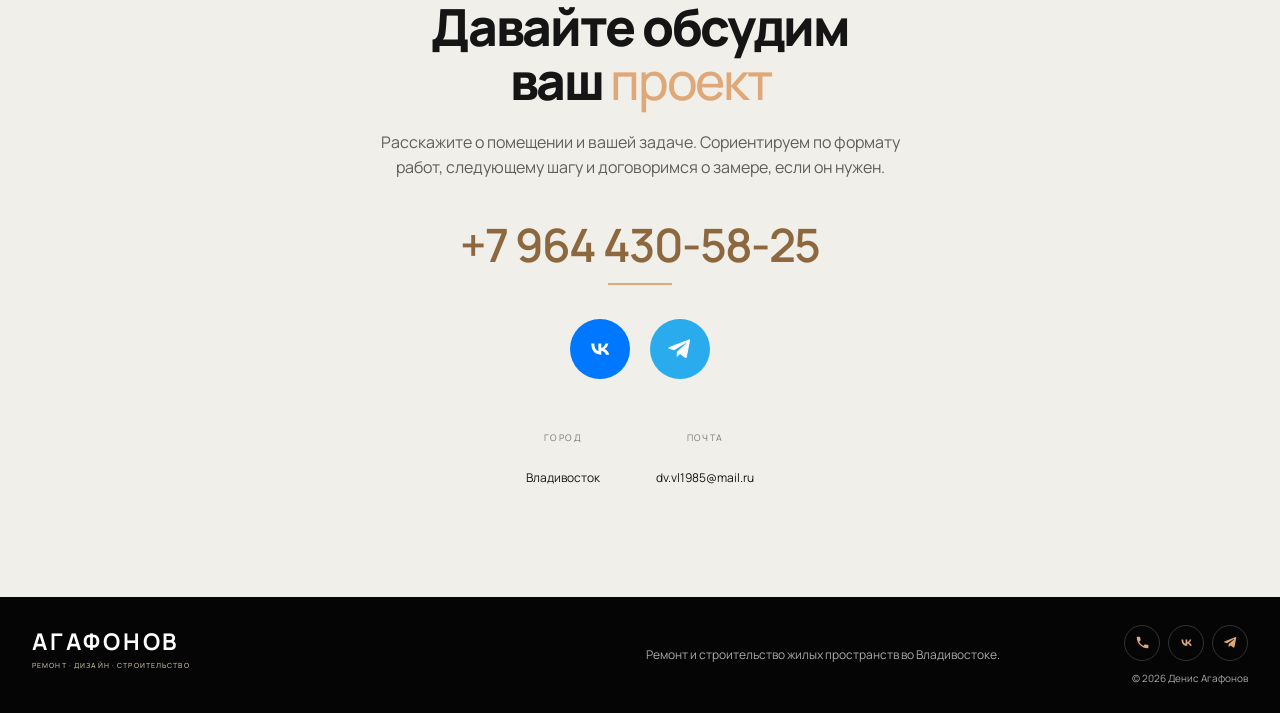
==== commit 699ae8b4: "Оптимизировать изображения и анимации сайта" ====
--- a/index.html
+++ b/index.html
@@ -10,23 +10,24 @@
   <link rel="apple-touch-icon" href="apple-touch-icon.png?v=20260919" sizes="180x180">
   <link rel="preconnect" href="https://fonts.googleapis.com">
   <link rel="preconnect" href="https://fonts.gstatic.com" crossorigin>
+  <link rel="preload" href="assets/hero0.webp" as="image" type="image/webp" fetchpriority="high">
   <link href="https://fonts.googleapis.com/css2?family=Manrope:wght@400;500;600;700;800&family=Unbounded:wght@500;600;700&display=swap" rel="stylesheet">
-  <link rel="stylesheet" href="styles.css?v=20260919-mobile-dock">
+  <link rel="stylesheet" href="styles.css?v=20260919-motion-webp">
   <link rel="stylesheet" href="responsive.css?v=20260918-footer3">
   <link rel="stylesheet" href="brand.css?v=20260910">
   <link rel="stylesheet" href="portfolio-map.css?v=20260910">
   <link rel="stylesheet" href="hero-motion.css?v=20260918-crisp">
-<link rel="stylesheet" href="design-v3.css?v=46">
+<link rel="stylesheet" href="design-v3.css?v=47-webp">
   <link rel="stylesheet" href="hero-reference.css?v=24">
   <link rel="stylesheet" href="mobile.css?v=20260919-mobile-dock">
   <link rel="stylesheet" href="accent.css?v=20260918-warm">
 </head>
 <body>
   <div class="scroll-progress" aria-hidden="true"><span></span></div>
-  <div class="loader" aria-hidden="true"><div class="loader__brand"><img class="brand-mark loader-logo" src="assets/agafonov-logo-transparent.png" alt=""><span class="wordmark__name">ДЕНИС</span><span class="wordmark__title">АГАФОНОВ</span></div><div class="loader__caption">ремонт · дизайн · строительство</div><div class="loader__line"><span></span></div></div>
+  <div class="loader" aria-hidden="true"><div class="loader__brand"><img decoding="async" width="320" height="320" class="brand-mark loader-logo" src="assets/agafonov-logo-transparent.webp" alt=""><span class="wordmark__name">ДЕНИС</span><span class="wordmark__title">АГАФОНОВ</span></div><div class="loader__caption">ремонт · дизайн · строительство</div><div class="loader__line"><span></span></div></div>
 
   <header class="header" id="header">
-    <a class="brand" href="#top" aria-label="Денис Агафонов — на главную"><img class="brand-mark-image" src="assets/agafonov-logo-transparent.png" alt="" aria-hidden="true">
+    <a class="brand" href="#top" aria-label="Денис Агафонов — на главную"><img decoding="async" width="320" height="320" class="brand-mark-image" src="assets/agafonov-logo-transparent.webp" alt="" aria-hidden="true">
       <span class="wordmark"><b class="wordmark__title">АГАФОНОВ</b><small class="wordmark__tagline">ремонт · дизайн · строительство</small></span>
     </a>
     <nav class="nav" aria-label="Основная навигация"><a href="#about">О компании</a><a href="#services">Услуги</a><a href="#projects">Проекты</a><a href="#process">Процесс</a><a href="#reviews">Отзывы</a><a href="#contact">Контакты</a></nav>
@@ -36,7 +37,7 @@
 
   <main id="top">
     <section class="hero">
-      <div class="hero__slides" aria-hidden="true"><div class="hero__slide" style="background-image:url(assets/hero0.png)"></div><div class="hero__slide" style="background-image:url(assets/hero-agafonov-v2.png)"></div><div class="hero__slide" style="background-image:url(assets/hero-bathroom-hq.png)"></div><div class="hero__slide" style="background-image:url(assets/hero-kitchen-hq.png)"></div></div>
+      <div class="hero__slides" aria-hidden="true"><div class="hero__slide is-loaded" style="background-image:url(assets/hero0.webp)"></div><div class="hero__slide" data-bg="assets/hero-agafonov-v2.webp"></div><div class="hero__slide" data-bg="assets/hero-bathroom-hq.webp"></div><div class="hero__slide" data-bg="assets/hero-kitchen-hq.webp"></div></div>
       <div class="hero__shade"></div>
       <div class="hero__content">
         <p class="eyebrow reveal">Пространства для вашей жизни</p>
@@ -67,7 +68,7 @@
     </section>
 
     <section class="section intro" id="about">
-      <div class="section__label"><span>01</span> О компании</div>
+      <div class="section__label reveal"><span>01</span> О компании</div>
       <div class="intro__grid">
         <div class="intro__statement reveal">
           <h2 class="section__title"><span>Один</span><span>подрядчик</span><span>вместо</span><i>десятков</i></h2>
@@ -78,12 +79,12 @@
           <p>Планируем последовательность работ заранее, координируем специалистов и отвечаем за конечный результат.</p>
           <a class="intro__more" href="#team">Узнать больше о компании <span>→</span></a>
         </div>
-        <figure class="intro__visual reveal"><img src="assets/about-background-v3.png?v=2" alt="Минималистичный светлый интерьер с панорамным окном и отделкой из тёмного дерева" loading="lazy"><figcaption>Пространства<br>для жизни,<br>в которых<br>хочется быть</figcaption></figure>
+        <figure class="intro__visual reveal"><img decoding="async" src="assets/about-background-v3.webp?v=2" alt="Минималистичный светлый интерьер с панорамным окном и отделкой из тёмного дерева" loading="lazy"><figcaption>Пространства<br>для жизни,<br>в которых<br>хочется быть</figcaption></figure>
       </div>
       <div class="principles" id="advantages" tabindex="0" aria-label="Наши преимущества. Листайте карточки">
-        <article class="reveal"><b>01</b><img class="principle-art" src="assets/principle-contract.svg" alt="" loading="lazy"><h3>Работа по договору</h3><p>Фиксируем объём работ, стоимость и ответственность сторон до начала ремонта.</p></article>
-        <article class="reveal"><b>02</b><img class="principle-art" src="assets/principle-guarantee.svg" alt="" loading="lazy"><h3>Гарантия 12 месяцев</h3><p>Даём гарантию на выполненный комплекс работ, а не на отдельные операции.</p></article>
-        <article class="reveal"><b>03</b><img class="principle-art" src="assets/principle-measure.svg" alt="" loading="lazy"><h3>Контроль всех этапов ремонта</h3><p>Следим за последовательностью работ, сроками и тем, как решения на одном этапе влияют на следующий.</p></article>
+        <article class="reveal"><b>01</b><img decoding="async" class="principle-art" src="assets/principle-contract.svg" alt="" loading="lazy"><h3>Работа по договору</h3><p>Фиксируем объём работ, стоимость и ответственность сторон до начала ремонта.</p></article>
+        <article class="reveal"><b>02</b><img decoding="async" class="principle-art" src="assets/principle-guarantee.svg" alt="" loading="lazy"><h3>Гарантия 12 месяцев</h3><p>Даём гарантию на выполненный комплекс работ, а не на отдельные операции.</p></article>
+        <article class="reveal"><b>03</b><img decoding="async" class="principle-art" src="assets/principle-measure.svg" alt="" loading="lazy"><h3>Контроль всех этапов ремонта</h3><p>Следим за последовательностью работ, сроками и тем, как решения на одном этапе влияют на следующий.</p></article>
       </div><div class="advantages-controls"><span class="advantages-counter">01 / 03</span><div><button type="button" class="advantages-prev" aria-label="Предыдущее преимущество">←</button><button type="button" class="advantages-next" aria-label="Следующее преимущество">→</button></div></div>
 </section>
 <section class="section services" id="services">
@@ -95,10 +96,10 @@
           <p>Работаем с квартирами в новостройках и вторичном жилье, таунхаусами и загородными домами.</p>
           <a class="services__all" href="#contact"><span>Узнать стоимость</span><i aria-hidden="true">→</i></a>
         </div>
-        <a class="service-seg service-seg--01 reveal" href="#contact"><span class="service-seg__media" style="background-image:url(assets/service-design-generated.png)"></span><span class="service-seg__content"><span class="service-seg__num">01</span><span class="service-seg__name">Дизайн-<br>проект</span></span></a>
-        <a class="service-seg service-seg--02 reveal" href="#contact"><span class="service-seg__media" style="background-image:url(assets/service-renovation-generated.png)"></span><span class="service-seg__content"><span class="service-seg__num">02</span><span class="service-seg__name">Ремонт<br>квартир</span></span></a>
-        <a class="service-seg service-seg--03 reveal" href="#contact"><span class="service-seg__media" style="background-image:url(assets/service-house-generated.png)"></span><span class="service-seg__content"><span class="service-seg__num">03</span><span class="service-seg__name">Строительство<br>домов</span></span></a>
-        <a class="service-seg service-seg--04 reveal" href="#contact"><span class="service-seg__media" style="background-image:url(assets/service-kitchen-generated.png)"></span><span class="service-seg__content"><span class="service-seg__num">04</span><span class="service-seg__name">Корпусная<br>мебель</span></span></a>
+        <a class="service-seg service-seg--01 reveal" href="#contact"><span class="service-seg__media" data-bg="assets/service-design-generated.webp"></span><span class="service-seg__content"><span class="service-seg__num">01</span><span class="service-seg__name">Дизайн-<br>проект</span></span></a>
+        <a class="service-seg service-seg--02 reveal" href="#contact"><span class="service-seg__media" data-bg="assets/service-renovation-generated.webp"></span><span class="service-seg__content"><span class="service-seg__num">02</span><span class="service-seg__name">Ремонт<br>квартир</span></span></a>
+        <a class="service-seg service-seg--03 reveal" href="#contact"><span class="service-seg__media" data-bg="assets/service-house-generated.webp"></span><span class="service-seg__content"><span class="service-seg__num">03</span><span class="service-seg__name">Строительство<br>домов</span></span></a>
+        <a class="service-seg service-seg--04 reveal" href="#contact"><span class="service-seg__media" data-bg="assets/service-kitchen-generated.webp"></span><span class="service-seg__content"><span class="service-seg__num">04</span><span class="service-seg__name">Корпусная<br>мебель</span></span></a>
       </div>
     </section>
 
@@ -111,11 +112,11 @@
       <div class="formats__grid">
         <article class="formats__card reveal">
           <div class="formats__copy"><b>01</b><h3>Ремонт под ключ</h3><p>Для тех, кто хочет передать весь объект одной команде и получить готовый результат.</p><a href="#contact">Подробнее <span>→</span></a></div>
-          <figure class="formats__visual"><img src="assets/format-turnkey-plan.png" alt="Архитектурный план квартиры" loading="lazy"><figcaption>От идеи<br>до готового<br>интерьера</figcaption></figure>
+          <figure class="formats__visual"><img decoding="async" src="assets/format-turnkey-plan.webp" alt="Архитектурный план квартиры" loading="lazy"><figcaption>От идеи<br>до готового<br>интерьера</figcaption></figure>
         </article>
         <article class="formats__card reveal">
           <div class="formats__copy"><b>02</b><h3>Ремонт в два этапа</h3><p>Для тех, кому удобнее сначала выполнить черновые и инженерные работы, а к чистовой отделке вернуться позже.</p><a href="#contact">Подробнее <span>→</span></a></div>
-          <figure class="formats__visual"><img src="assets/format-two-stage-section.png" alt="Архитектурный разрез стены и перекрытия" loading="lazy"><figcaption>Гибкий<br>подход под<br>ваши планы</figcaption></figure>
+          <figure class="formats__visual"><img decoding="async" src="assets/format-two-stage-section.webp" alt="Архитектурный разрез стены и перекрытия" loading="lazy"><figcaption>Гибкий<br>подход под<br>ваши планы</figcaption></figure>
         </article>
       </div>
       <h3 class="formats__subtitle reveal">Во всех форматах соблюдаем <i>технологию</i></h3>
@@ -142,14 +143,14 @@
       <div class="project-carousel reveal" aria-label="Карусель проектов Дениса Агафонова">
         <div class="project-track" tabindex="0" aria-label="Страницы проектов">
           <div class="project-page">
-            <article class="project-card project-card--big project-card--verified"><button class="project-card__main" type="button" data-gallery="13"><img src="assets/vk-bathroom-clean.png" alt="Светлая ванная комната с мраморной плиткой и деревянными рейками"></button><div class="project-card__body"><span class="project-card__tag">Частный дом</span><h3>Ванная комната</h3><span class="project-card__meta">Эстетика в деталях</span></div><span class="project-card__index">01 / 03</span><button class="project-card__arrow" type="button" data-gallery="13" aria-label="Смотреть фото крупнее">→</button></article>
-            <article class="project-card"><button class="project-card__main" type="button" data-gallery="24"><img src="assets/vk-project-05-kitchen-wood.jpg" alt="Готовая кухня в дереве и белом цвете"></button><div class="project-card__body"><span class="project-card__tag">Квартира</span><h3>Кухня в дереве и белом</h3></div><span class="project-card__index">02 / 03</span><button class="project-card__arrow" type="button" data-gallery="24" aria-label="Смотреть фото крупнее">→</button></article>
-            <article class="project-card project-card--verified"><button class="project-card__main" type="button" data-gallery="26"><img src="assets/vk-project-07-bathroom-dark.jpg" alt="Тёмная ванная комната с чёрной сантехникой"></button><div class="project-card__body"><span class="project-card__tag">Квартира</span><h3>Ванная в тёмных тонах</h3></div><span class="project-card__index">03 / 03</span><button class="project-card__arrow" type="button" data-gallery="26" aria-label="Смотреть фото крупнее">→</button></article>
+            <article class="project-card project-card--big project-card--verified"><button class="project-card__main" type="button" data-gallery="13"><img decoding="async" loading="lazy" src="assets/vk-bathroom-clean.webp" alt="Светлая ванная комната с мраморной плиткой и деревянными рейками"></button><div class="project-card__body"><span class="project-card__tag">Частный дом</span><h3>Ванная комната</h3><span class="project-card__meta">Эстетика в деталях</span></div><span class="project-card__index">01 / 03</span><button class="project-card__arrow" type="button" data-gallery="13" aria-label="Смотреть фото крупнее">→</button></article>
+            <article class="project-card"><button class="project-card__main" type="button" data-gallery="24"><img decoding="async" loading="lazy" src="assets/vk-project-05-kitchen-wood.webp" alt="Готовая кухня в дереве и белом цвете"></button><div class="project-card__body"><span class="project-card__tag">Квартира</span><h3>Кухня в дереве и белом</h3></div><span class="project-card__index">02 / 03</span><button class="project-card__arrow" type="button" data-gallery="24" aria-label="Смотреть фото крупнее">→</button></article>
+            <article class="project-card project-card--verified"><button class="project-card__main" type="button" data-gallery="26"><img decoding="async" loading="lazy" src="assets/vk-project-07-bathroom-dark.webp" alt="Тёмная ванная комната с чёрной сантехникой"></button><div class="project-card__body"><span class="project-card__tag">Квартира</span><h3>Ванная в тёмных тонах</h3></div><span class="project-card__index">03 / 03</span><button class="project-card__arrow" type="button" data-gallery="26" aria-label="Смотреть фото крупнее">→</button></article>
           </div>
           <div class="project-page">
-            <article class="project-card project-card--big project-card--verified"><button class="project-card__main" type="button" data-gallery="14"><img src="assets/kitchen-12766-01.jpg" alt="Установленная кухня — рабочая зона с мойкой и варочной панелью"></button><div class="project-card__body"><span class="project-card__tag">Квартира</span><h3>Кухня под ключ</h3><span class="project-card__meta">От чертежа до сдачи</span></div><span class="project-card__index">01 / 03</span><button class="project-card__arrow" type="button" data-gallery="14" aria-label="Смотреть фото крупнее">→</button></article>
-            <article class="project-card"><button class="project-card__main" type="button" data-gallery="22"><img src="assets/vk-project-09-kitchen-beige.jpg" alt="Готовая бежевая кухня со встроенной техникой"></button><div class="project-card__body"><span class="project-card__tag">Квартира</span><h3>Кухня в бежевом</h3></div><span class="project-card__index">02 / 03</span><button class="project-card__arrow" type="button" data-gallery="22" aria-label="Смотреть фото крупнее">→</button></article>
-            <article class="project-card"><button class="project-card__main" type="button" data-gallery="27"><img src="assets/vk-project-10-hallway.jpg" alt="Готовая прихожая со шкафом-купе"></button><div class="project-card__body"><span class="project-card__tag">Квартира</span><h3>Прихожая</h3></div><span class="project-card__index">03 / 03</span><button class="project-card__arrow" type="button" data-gallery="27" aria-label="Смотреть фото крупнее">→</button></article>
+            <article class="project-card project-card--big project-card--verified"><button class="project-card__main" type="button" data-gallery="14"><img decoding="async" loading="lazy" src="assets/kitchen-12766-01.webp" alt="Установленная кухня — рабочая зона с мойкой и варочной панелью"></button><div class="project-card__body"><span class="project-card__tag">Квартира</span><h3>Кухня под ключ</h3><span class="project-card__meta">От чертежа до сдачи</span></div><span class="project-card__index">01 / 03</span><button class="project-card__arrow" type="button" data-gallery="14" aria-label="Смотреть фото крупнее">→</button></article>
+            <article class="project-card"><button class="project-card__main" type="button" data-gallery="22"><img decoding="async" loading="lazy" src="assets/vk-project-09-kitchen-beige.webp" alt="Готовая бежевая кухня со встроенной техникой"></button><div class="project-card__body"><span class="project-card__tag">Квартира</span><h3>Кухня в бежевом</h3></div><span class="project-card__index">02 / 03</span><button class="project-card__arrow" type="button" data-gallery="22" aria-label="Смотреть фото крупнее">→</button></article>
+            <article class="project-card"><button class="project-card__main" type="button" data-gallery="27"><img decoding="async" loading="lazy" src="assets/vk-project-10-hallway.webp" alt="Готовая прихожая со шкафом-купе"></button><div class="project-card__body"><span class="project-card__tag">Квартира</span><h3>Прихожая</h3></div><span class="project-card__index">03 / 03</span><button class="project-card__arrow" type="button" data-gallery="27" aria-label="Смотреть фото крупнее">→</button></article>
           </div>
         </div>
         <div class="projects__footer">
@@ -175,7 +176,7 @@
             <article class="reveal"><span>04</span><div><h3>Принимаем объект<br>вместе</h3><p>Проверяем результат, передаём объект и гарантию на выполненные работы.</p></div></article>
           </div>
           <figure class="process__image reveal">
-            <img src="assets/process-interior-v2.png" alt="Современная столовая с панорамным видом на закат">
+            <img decoding="async" loading="lazy" src="assets/process-interior-v2.webp" alt="Современная столовая с панорамным видом на закат">
           </figure>
         </div>
       </div>
@@ -191,22 +192,22 @@
           <a class="button button--yellow measure__cta" href="tel:+79644305825">Записаться на бесплатный замер <b>→</b></a>
         </div>
         <ol class="measure__timeline">
-          <li class="measure__step">
+          <li class="measure__step reveal">
             <span class="measure__step-num">01</span>
             <span class="measure__step-icon"><svg viewBox="0 0 24 24" aria-hidden="true"><path d="M4 16 16 4l4 4L8 20H4v-4Z" fill="none" stroke="currentColor" stroke-width="1.5" stroke-linejoin="round"/><path d="M13 7l4 4M10 10l4 4" stroke="currentColor" stroke-width="1.5"/></svg></span>
             <span class="measure__step-body"><h3>Оцениваем состояние объекта</h3><p>Фиксируем параметры, проверяем стены, пол, потолок и инженерные системы.</p></span>
           </li>
-          <li class="measure__step">
+          <li class="measure__step reveal">
             <span class="measure__step-num">02</span>
             <span class="measure__step-icon"><svg viewBox="0 0 24 24" aria-hidden="true"><path d="M4 5h16v10H9l-4 4v-4H4Z" fill="none" stroke="currentColor" stroke-width="1.5" stroke-linejoin="round"/></svg></span>
             <span class="measure__step-body"><h3>Обсуждаем планировку и будущие решения</h3><p>Выясняем ваши задачи, пожелания и варианты реализации.</p></span>
           </li>
-          <li class="measure__step">
+          <li class="measure__step reveal">
             <span class="measure__step-num">03</span>
             <span class="measure__step-icon"><svg viewBox="0 0 24 24" aria-hidden="true"><path d="M6 3h12v18H6Z" fill="none" stroke="currentColor" stroke-width="1.5" stroke-linejoin="round"/><path d="M9 8h6M9 12h6M9 16h4" stroke="currentColor" stroke-width="1.5"/></svg></span>
             <span class="measure__step-body"><h3>Определяем объём работ</h3><p>Учитываем все технические особенности и ограничения.</p></span>
           </li>
-          <li class="measure__step measure__step--result">
+          <li class="measure__step measure__step--result reveal">
             <span class="measure__step-num">04</span>
             <span class="measure__step-icon"><svg viewBox="0 0 24 24" aria-hidden="true"><path d="M5 3h14v18H5Z" fill="none" stroke="currentColor" stroke-width="1.5" stroke-linejoin="round"/><path d="M8 7h8M8 11h2M12 11h2M16 11h0M8 14h2M12 14h2M16 14h0M8 17h2M12 17h2M16 17h0" stroke="currentColor" stroke-width="1.5" stroke-linecap="round"/></svg></span>
             <span class="measure__step-body"><small>Результат замера</small><h3>Получаете предварительный расчёт</h3><p>Формируем предварительный расчёт с учётом состояния объекта и согласованного объёма работ.</p></span>
@@ -251,7 +252,7 @@
     </section>
 
     <section class="company" id="team">
-      <div class="company__backdrop"><img src="assets/agafonov.png" alt="Денис Агафонов"></div>
+      <div class="company__backdrop"><img decoding="async" loading="lazy" src="assets/agafonov.webp" alt="Денис Агафонов"></div>
       <div class="company__copy"><h2>Денис<br><em>Агафонов</em></h2><p class="lead">Лично веду проект от первого разговора и замера до сдачи объекта. Не передаю клиента от менеджера к прорабу и дальше по цепочке — по ключевым вопросам вы общаетесь непосредственно со мной.</p><div class="company__facts"><div><b>С 2017 года</b><span>работаем во Владивостоке</span></div><div><b>12 мес.</b><span>гарантия на работы</span></div><div><b>1 контакт</b><span>на всех этапах проекта</span></div></div><div class="actions"><a class="button button--yellow" href="tel:+79644305825">ПОЗВОНИТЬ ДЕНИСУ →</a><a class="button button--ghost" href="https://vk.com/denis_agafonovv" target="_blank" rel="noopener">ПРОЕКТЫ В VK</a></div></div>
     </section>
 
@@ -279,9 +280,9 @@
 
   <footer class="footer"><a class="footer__brand" href="#top" aria-label="Агафонов — на главную"><span class="wordmark"><b class="wordmark__title">АГАФОНОВ</b><small class="wordmark__tagline">ремонт · дизайн · строительство</small></span></a><p class="footer__desc">Ремонт и строительство жилых пространств во Владивостоке.</p><div class="footer__end"><div class="footer__social"><a href="tel:+79644305825" aria-label="Позвонить"><svg viewBox="0 0 24 24" aria-hidden="true"><path d="M6.6 10.8a15.8 15.8 0 0 0 6.6 6.6l2.2-2.2c.3-.3.7-.4 1.1-.2 1.2.4 2.5.7 3.9.7.6 0 1 .4 1 1v3.5c0 .6-.4 1-1 1C10.7 21.2 2.8 13.3 2.8 3.6c0-.6.4-1 1-1h3.5c.6 0 1 .4 1 1 0 1.4.2 2.7.7 3.9.1.4 0 .8-.2 1.1Z"/></svg></a><a href="https://vk.com/denis_agafonovv" target="_blank" rel="noopener" aria-label="ВКонтакте"><svg viewBox="0 0 24 24" aria-hidden="true"><path d="M12.8 17.2c-5.5 0-8.7-3.8-8.9-10.2h2.8c.1 4.7 2.2 6.6 3.8 7V7h2.7v4c1.6-.2 3.3-1.9 3.9-4h2.7a7.7 7.7 0 0 1-3.6 5.1c1.7.8 3.6 2.3 4.3 5.1h-3c-.7-2-2.2-3.5-4.3-3.7v3.7Z"/></svg></a><a href="https://t.me/Denis_Agafonovv" target="_blank" rel="noopener" aria-label="Telegram"><svg viewBox="0 0 24 24" aria-hidden="true"><path d="m21.3 4.1-3 15c-.2 1.1-.8 1.4-1.7.9L12 16.6l-2.2 2.1c-.2.3-.5.5-.9.5l.3-4.7 8.6-7.8c.4-.3-.1-.5-.6-.2L6.6 13.2 2 11.7c-1-.3-1-1 .2-1.5l17.9-6.9c.8-.3 1.5.2 1.2.8Z"/></svg></a></div><small>© 2026 Денис Агафонов</small></div></footer>
 
-  <div class="lightbox" role="dialog" aria-modal="true" aria-label="Просмотр проекта" aria-hidden="true"><button class="lightbox__close" type="button" aria-label="Закрыть галерею">×</button><button class="lightbox__prev" type="button" aria-label="Предыдущее фото">←</button><figure><img src="assets/project-1.jpg" alt=""><figcaption><span>Ремонт и дизайн</span><b class="lightbox__counter">01 / 07</b></figcaption></figure><button class="lightbox__next" type="button" aria-label="Следующее фото">→</button></div>
-  <script src="script.js?v=20260919-mobile-dock"></script>
+  <div class="lightbox" role="dialog" aria-modal="true" aria-label="Просмотр проекта" aria-hidden="true"><button class="lightbox__close" type="button" aria-label="Закрыть галерею">×</button><button class="lightbox__prev" type="button" aria-label="Предыдущее фото">←</button><figure><img decoding="async" loading="lazy" src="assets/project-1.webp" alt=""><figcaption><span>Ремонт и дизайн</span><b class="lightbox__counter">01 / 07</b></figcaption></figure><button class="lightbox__next" type="button" aria-label="Следующее фото">→</button></div>
+  <script src="script.js?v=20260919-motion-webp"></script>
   <script src="map.js?v=static-1"></script>
-  <script src="enhancements.js?v=4"></script>
+  <script src="enhancements.js?v=5-webp"></script>
 </body>
 </html>
--- a/styles.css
+++ b/styles.css
@@ -1,7 +1,7 @@
 :root{--yellow:#d8ac70;--yellow2:#ebc99a;--black:#0b0b0b;--ink:#151515;--paper:#f1efe9;--muted:#77746b;--line:#d7d2c7;--white:#fff;--radius:4px;--max:1240px}
 *{box-sizing:border-box}html{scroll-behavior:smooth;scroll-padding-top:82px;scrollbar-color:var(--yellow) var(--black);scrollbar-width:thin}body{margin:0;background:var(--paper);color:var(--ink);font-family:Manrope,Arial,sans-serif;overflow-x:hidden}body::-webkit-scrollbar{width:11px}body::-webkit-scrollbar-track{background:var(--black)}body::-webkit-scrollbar-thumb{background:var(--yellow);border:2px solid var(--black);border-radius:20px}a{color:inherit;text-decoration:none}img{display:block;max-width:100%}.loader{position:fixed;inset:0;background:#050505;z-index:9999;display:grid;place-items:center;color:var(--yellow);transition:opacity .7s,visibility .7s}.loader.is-done{opacity:0;visibility:hidden}.loader__brand{font:700 clamp(28px,5vw,72px)/1 Unbounded,sans-serif;letter-spacing:.08em}.loader__line{position:absolute;left:0;right:0;bottom:0;height:5px;background:#1a1a1a}.loader__line span{display:block;height:100%;background:var(--yellow);animation:load 1.25s cubic-bezier(.7,0,.2,1) forwards}@keyframes load{from{width:0}to{width:100%}}
 .header{position:fixed;z-index:100;top:0;left:0;width:100%;height:104px;padding:0 max(22px,4vw);display:flex;align-items:center;gap:36px;color:#fff;transition:height .35s ease,background-color .35s ease,box-shadow .35s ease;background:linear-gradient(#000b,transparent)}.header.is-scrolled{height:72px;background:rgba(8,8,8,.86);box-shadow:0 8px 30px #0004}.brand{display:flex;align-items:center;gap:11px;min-width:230px}.brand img{width:54px;height:54px;min-width:54px;object-fit:cover;border-radius:50%}.brand b{font:600 14px/1.1 Unbounded}.brand small{display:block;margin-top:5px;font-size:8px;letter-spacing:.12em;text-transform:uppercase;color:#bbb}.header.is-scrolled .brand img{width:54px;height:54px}.nav{display:flex;justify-content:center;gap:25px;margin:auto}.nav a{font-size:13px;font-weight:700;position:relative;padding:12px 0}.nav a:after{content:"";position:absolute;left:0;bottom:5px;width:0;height:2px;background:var(--yellow);transition:.25s}.nav a:hover:after,.nav a.active:after{width:100%}.nav a.active{color:var(--yellow)}.header__phone{text-align:right;white-space:nowrap}.header__phone small{display:block;font-size:10px;color:#aaa}.header__phone b{font-size:14px}.menu-toggle{display:none;background:none;border:0;width:42px;height:42px}.menu-toggle span{display:block;width:25px;height:2px;background:#fff;margin:6px auto}.quick-links{position:fixed;right:0;top:44%;z-index:80;display:grid;gap:4px}.quick-links a{width:48px;height:48px;background:var(--yellow);color:#000;display:grid;place-items:center;font-weight:800;border-radius:4px 0 0 4px;position:relative}.quick-links a span{position:absolute;right:50px;background:#111;color:#fff;padding:9px 12px;font-size:11px;white-space:nowrap;opacity:0;transform:translateX(8px);pointer-events:none;transition:.25s}.quick-links a:hover span{opacity:1;transform:none}
-.hero{height:max(760px,100svh);min-height:700px;position:relative;color:#fff;overflow:hidden;background:#111}.hero__photo{position:absolute;inset:0;background:url('assets/project-1.jpg') center 45%/cover no-repeat;transform:scale(1.04);animation:herozoom 12s ease-out forwards}@keyframes herozoom{to{transform:scale(1)}}.hero__photo:after{content:"";position:absolute;inset:0;background:rgba(241,205,41,.12);mix-blend-mode:color}.hero__shade{position:absolute;inset:0;background:linear-gradient(90deg,#050505ee 0%,#0808089e 48%,#0001 80%),linear-gradient(0deg,#0009 0,transparent 45%)}.hero__content{position:relative;z-index:2;width:min(var(--max),calc(100% - 44px));margin:auto;padding-top:clamp(150px,19vh,210px)}.eyebrow,.section__label{font-size:11px;font-weight:800;letter-spacing:.18em;text-transform:uppercase}.eyebrow{color:var(--yellow);display:flex;align-items:center;gap:12px}.eyebrow:before{content:"";width:45px;height:2px;background:var(--yellow)}.hero__title{margin:24px 0 26px;font:600 clamp(48px,7.2vw,108px)/.92 Unbounded,sans-serif;letter-spacing:-.06em;max-width:1100px}.hero__title span{display:block;opacity:0;transform:translateY(55px);animation:titleIn .8s forwards}.hero__title span:nth-child(1){animation-delay:1.15s}.hero__title span:nth-child(2){animation-delay:1.3s}.hero__title span:nth-child(3){animation-delay:1.45s}.hero__title em,.section__title i{font-style:normal;color:var(--yellow)}@keyframes titleIn{to{opacity:1;transform:none}}.hero__lead{max-width:610px;font-size:16px;line-height:1.7;color:#d9d9d9}.hero__actions{display:flex;gap:12px;margin-top:30px}.button{min-height:54px;padding:0 26px;display:inline-flex;align-items:center;justify-content:center;gap:24px;font-size:clamp(13px,.8vw,16px);font-weight:800;text-transform:uppercase;letter-spacing:.05em;border:1px solid transparent;transition:.25s}.button--yellow{background:var(--yellow);color:#090909}.button--yellow:hover{background:var(--yellow2);transform:translateY(-2px)}.button--ghost{border-color:#ffffff66;color:#fff}.button--ghost:hover{background:#fff;color:#111}.hero__stats{position:absolute;right:0;bottom:90px;display:flex;gap:40px}.hero__stats div{display:flex;align-items:center;gap:12px}.hero__stats strong{font:600 37px/1 Unbounded;color:var(--yellow)}.hero__stats span{font-size:10px;line-height:1.4;text-transform:uppercase;letter-spacing:.08em;color:#aaa}.hero__scroll{position:absolute;z-index:4;left:4vw;bottom:70px;font-size:10px;text-transform:uppercase;letter-spacing:.13em;display:flex;align-items:center;gap:12px;color:#ccc}.hero__scroll span{width:34px;height:1px;background:var(--yellow)}.hero__wave{position:absolute;z-index:3;left:-2%;bottom:-1px;width:104%;height:100px;fill:var(--paper)}
+.hero{height:max(760px,100svh);min-height:700px;position:relative;color:#fff;overflow:hidden;background:#111}.hero__photo{position:absolute;inset:0;background:url('assets/project-1.webp') center 45%/cover no-repeat;transform:scale(1.04);animation:herozoom 12s ease-out forwards}@keyframes herozoom{to{transform:scale(1)}}.hero__photo:after{content:"";position:absolute;inset:0;background:rgba(241,205,41,.12);mix-blend-mode:color}.hero__shade{position:absolute;inset:0;background:linear-gradient(90deg,#050505ee 0%,#0808089e 48%,#0001 80%),linear-gradient(0deg,#0009 0,transparent 45%)}.hero__content{position:relative;z-index:2;width:min(var(--max),calc(100% - 44px));margin:auto;padding-top:clamp(150px,19vh,210px)}.eyebrow,.section__label{font-size:11px;font-weight:800;letter-spacing:.18em;text-transform:uppercase}.eyebrow{color:var(--yellow);display:flex;align-items:center;gap:12px}.eyebrow:before{content:"";width:45px;height:2px;background:var(--yellow)}.hero__title{margin:24px 0 26px;font:600 clamp(48px,7.2vw,108px)/.92 Unbounded,sans-serif;letter-spacing:-.06em;max-width:1100px}.hero__title span{display:block;opacity:0;transform:translateY(55px);animation:titleIn .8s forwards}.hero__title span:nth-child(1){animation-delay:1.15s}.hero__title span:nth-child(2){animation-delay:1.3s}.hero__title span:nth-child(3){animation-delay:1.45s}.hero__title em,.section__title i{font-style:normal;color:var(--yellow)}@keyframes titleIn{to{opacity:1;transform:none}}.hero__lead{max-width:610px;font-size:16px;line-height:1.7;color:#d9d9d9}.hero__actions{display:flex;gap:12px;margin-top:30px}.button{min-height:54px;padding:0 26px;display:inline-flex;align-items:center;justify-content:center;gap:24px;font-size:clamp(13px,.8vw,16px);font-weight:800;text-transform:uppercase;letter-spacing:.05em;border:1px solid transparent;transition:.25s}.button--yellow{background:var(--yellow);color:#090909}.button--yellow:hover{background:var(--yellow2);transform:translateY(-2px)}.button--ghost{border-color:#ffffff66;color:#fff}.button--ghost:hover{background:#fff;color:#111}.hero__stats{position:absolute;right:0;bottom:90px;display:flex;gap:40px}.hero__stats div{display:flex;align-items:center;gap:12px}.hero__stats strong{font:600 37px/1 Unbounded;color:var(--yellow)}.hero__stats span{font-size:10px;line-height:1.4;text-transform:uppercase;letter-spacing:.08em;color:#aaa}.hero__scroll{position:absolute;z-index:4;left:4vw;bottom:70px;font-size:10px;text-transform:uppercase;letter-spacing:.13em;display:flex;align-items:center;gap:12px;color:#ccc}.hero__scroll span{width:34px;height:1px;background:var(--yellow)}.hero__wave{position:absolute;z-index:3;left:-2%;bottom:-1px;width:104%;height:100px;fill:var(--paper)}
 .section{max-width:var(--max);margin:auto;padding:120px 22px}.section__label{display:flex;align-items:center;gap:12px;color:var(--muted);margin-bottom:38px}.section__label span{color:var(--yellow);background:#151515;padding:6px 8px}.section__label--light{color:#aaa}.section__label--light span{background:var(--yellow);color:#111}.section__title{margin:0;font:600 clamp(38px,5vw,70px)/1.04 Unbounded,sans-serif;letter-spacing:-.05em}.section__title i{font-weight:500}.intro__grid,.section__head{display:grid;grid-template-columns:1.3fr .7fr;gap:70px;align-items:start}.intro__copy{padding-top:8px}.intro__copy .lead{font-size:21px;line-height:1.5;font-weight:600;margin-top:0}.intro__copy p{line-height:1.8;color:#605e58}.principles{display:grid;grid-template-columns:repeat(4,1fr);margin-top:85px;border-top:1px solid var(--line)}.principles article{padding:32px 25px 0 0;border-right:1px solid var(--line);min-height:220px}.principles article+article{padding-left:25px}.principles article:last-child{border-right:0}.principles b{font:600 12px Unbounded;color:#a39f95}.principles h3{margin:35px 0 12px;font:600 18px Unbounded}.principles p{font-size:clamp(14px,.85vw,17px);line-height:1.65;color:var(--muted)}
 .services{padding-top:55px}.section__head p{max-width:380px;margin:18px 0 0;font-size:16px;line-height:1.7;color:var(--muted)}.services__grid{display:grid;grid-template-columns:repeat(2,1fr);margin-top:60px;border-top:1px solid var(--line);border-left:1px solid var(--line)}.service{min-height:390px;padding:42px;border-right:1px solid var(--line);border-bottom:1px solid var(--line);position:relative;display:flex;flex-direction:column;align-items:flex-start;overflow:hidden}.service__num{font:600 12px Unbounded;color:#aaa}.service__price{margin-top:auto;background:var(--yellow);padding:7px 10px;font-size:11px;font-weight:800;text-transform:uppercase}.service h3{font:600 clamp(25px,3vw,42px)/1.1 Unbounded;margin:18px 0}.service p{max-width:480px;font-size:14px;line-height:1.7;color:var(--muted)}.service a{margin-top:18px;font-size:12px;font-weight:800;text-transform:uppercase;border-bottom:1px solid}.service--dark{background:#111;color:#fff}.service--dark p{color:#aaa}.service--image{grid-row:span 2;min-height:780px;color:#fff;padding:0}.service--image img{position:absolute;inset:0;width:100%;height:100%;object-fit:cover}.service--image:after{content:"";position:absolute;inset:0;background:linear-gradient(transparent 30%,#000e)}.service__overlay{position:absolute;z-index:2;left:42px;right:42px;bottom:45px}.service__overlay span{background:var(--yellow);color:#111;font-size:11px;font-weight:800;padding:7px 10px}.service__overlay p{color:#ddd}
 .projects{background:#0a0a0a;color:#fff;padding-bottom:40px}.projects__head{padding-top:36px;padding-bottom:14px}.projects__head-row{display:flex;justify-content:space-between;align-items:flex-end;flex-wrap:wrap;gap:30px}.projects__head-row>p{max-width:400px;margin:0;line-height:1.6;color:#aaa}.gallery{display:grid;grid-template-columns:repeat(3,1fr);grid-auto-rows:600px;gap:5px}.gallery__item{margin:0;position:relative;overflow:hidden;background:#191919}.gallery__item--wide{grid-column:span 2}.gallery img{width:100%;height:100%;object-fit:cover;filter:saturate(.72) contrast(1.06);transition:.7s}.gallery__item:after{content:"";position:absolute;inset:0;background:linear-gradient(transparent 55%,#000c)}.gallery__item:hover img{transform:scale(1.035);filter:saturate(1)}.gallery figcaption{position:absolute;z-index:2;left:28px;bottom:25px}.gallery figcaption b{display:block;font:600 18px Unbounded}.gallery figcaption span{font-size:11px;color:#bbb;text-transform:uppercase;letter-spacing:.1em}.projects__footer{display:flex;align-items:center;justify-content:space-between;flex-wrap:wrap;gap:20px;margin-top:16px}.projects__cta{text-align:center;margin-top:0}
@@ -30,6 +30,13 @@
 @media(max-width:1000px){.hero__orbit{display:none}.reviews__track blockquote{flex-basis:calc((100% - 22px)/2.18)}.team{padding-left:22px;padding-right:22px}.footer{grid-template-columns:1fr auto}.footer__social{display:flex}.lightbox{grid-template-columns:55px 1fr 55px}}
 @media(max-width:700px){.loader img{width:82px;height:82px}.loader__brand{font-size:26px}.reviews__track blockquote{flex-basis:88%;min-height:330px;padding:27px}.reviews__controls{margin-top:35px}.footer{grid-template-columns:1fr auto}.footer__end{grid-column:1/-1;flex-direction:row;align-items:center;justify-content:space-between;flex-wrap:wrap;gap:14px}.contact-dock{bottom:10px}.contact-dock a{width:45px;height:45px}.lightbox{grid-template-columns:1fr}.lightbox figure{height:82vh;padding:42px 14px}.lightbox__prev,.lightbox__next{position:absolute;bottom:15px;width:60px;height:55px;background:#111}.lightbox__prev{left:calc(50% - 65px)}.lightbox__next{right:calc(50% - 65px)}.team{padding-left:15px;padding-right:15px}.person{grid-template-columns:1fr}.person img{height:360px}.reveal--left,.reveal--right{transform:translateY(35px)}}
 @media(prefers-reduced-motion:reduce){.hero__photo{opacity:1!important;filter:none!important;transform:none!important}.hero__orbit span,.hero__orbit b{animation:none!important}.reviews__track{transition:none!important}.service:hover,.principles article:hover,.timeline article:hover,.person:hover,.reviews__track blockquote:hover{transform:none!important}}
+
+/* Motion, image loading and type rendering quality. */
+html{text-rendering:optimizeLegibility;-webkit-font-smoothing:antialiased;-moz-osx-font-smoothing:grayscale}
+body{font-synthesis:none;font-optical-sizing:auto}
+.reveal{transform:translate3d(0,28px,0);transition-timing-function:cubic-bezier(.2,.65,.2,1);transition-delay:calc(var(--reveal-order,0)*45ms);will-change:opacity,transform}
+.reveal.visible{will-change:auto}
+@media(prefers-reduced-motion:reduce){.reveal{transition-delay:0s!important;will-change:auto!important}}
 .principles{grid-template-columns:repeat(3,1fr)}
 @media(max-width:1000px){.principles{grid-template-columns:1fr 1fr}}
 @media(max-width:700px){.principles{grid-template-columns:1fr}}
@@ -72,7 +79,7 @@
 
 @media(max-width:1000px){.hero__content{padding-top:150px}}
 @media(max-width:700px){.project-carousel{width:calc(100% - 30px)}.project-card__body h3{font-size:22px}.project-controls button{width:50px;height:50px}.hero{min-height:900px;height:auto}.hero__content{padding-top:125px;padding-bottom:135px}.hero__title{font-size:clamp(37px,11.5vw,52px)}.hero__title span:nth-child(3){font-size:.82em;letter-spacing:-.075em}.hero__stats{margin-top:26px}.contact__details>div{grid-template-columns:75px minmax(0,1fr);gap:12px}}
-.hero__photo{background-image:url('assets/hero-agafonov-v2.png');background-position:center 48%}
+.hero__photo{background-image:url('assets/hero-agafonov-v2.webp');background-position:center 48%}
 .project-card--verified{border-color:#d8ac7066}.project-card__source{margin-top:14px;padding:0;background:none;border-top:1px solid #2b2b2b;padding-top:12px;color:#c9c4b8;font-size:9px;font-weight:800;text-transform:uppercase;letter-spacing:.08em}
 
 /* Виджет прокрутки всегда остаётся под контентом первого экрана. */
--- a/design-v3.css
+++ b/design-v3.css
@@ -122,6 +122,10 @@
 .services__panorama .reveal:nth-child(4){transition-delay:.18s}
 .services__panorama .reveal:nth-child(5){transition-delay:.24s}
 @media(prefers-reduced-motion:reduce){.service-seg:hover .service-seg__media{transform:none}}
+
+.hero__slide[data-bg]{background-image:none!important}
+.service-seg__media{background-color:#d8d1c6;opacity:0;transition:transform .8s cubic-bezier(.2,.6,.2,1),opacity .45s ease}
+.service-seg__media.is-loaded{opacity:1}
 @media(max-width:1050px){
  .services{padding-top:44px;padding-bottom:44px}
  .services__panorama{grid-template-columns:repeat(2,minmax(0,1fr));height:auto}
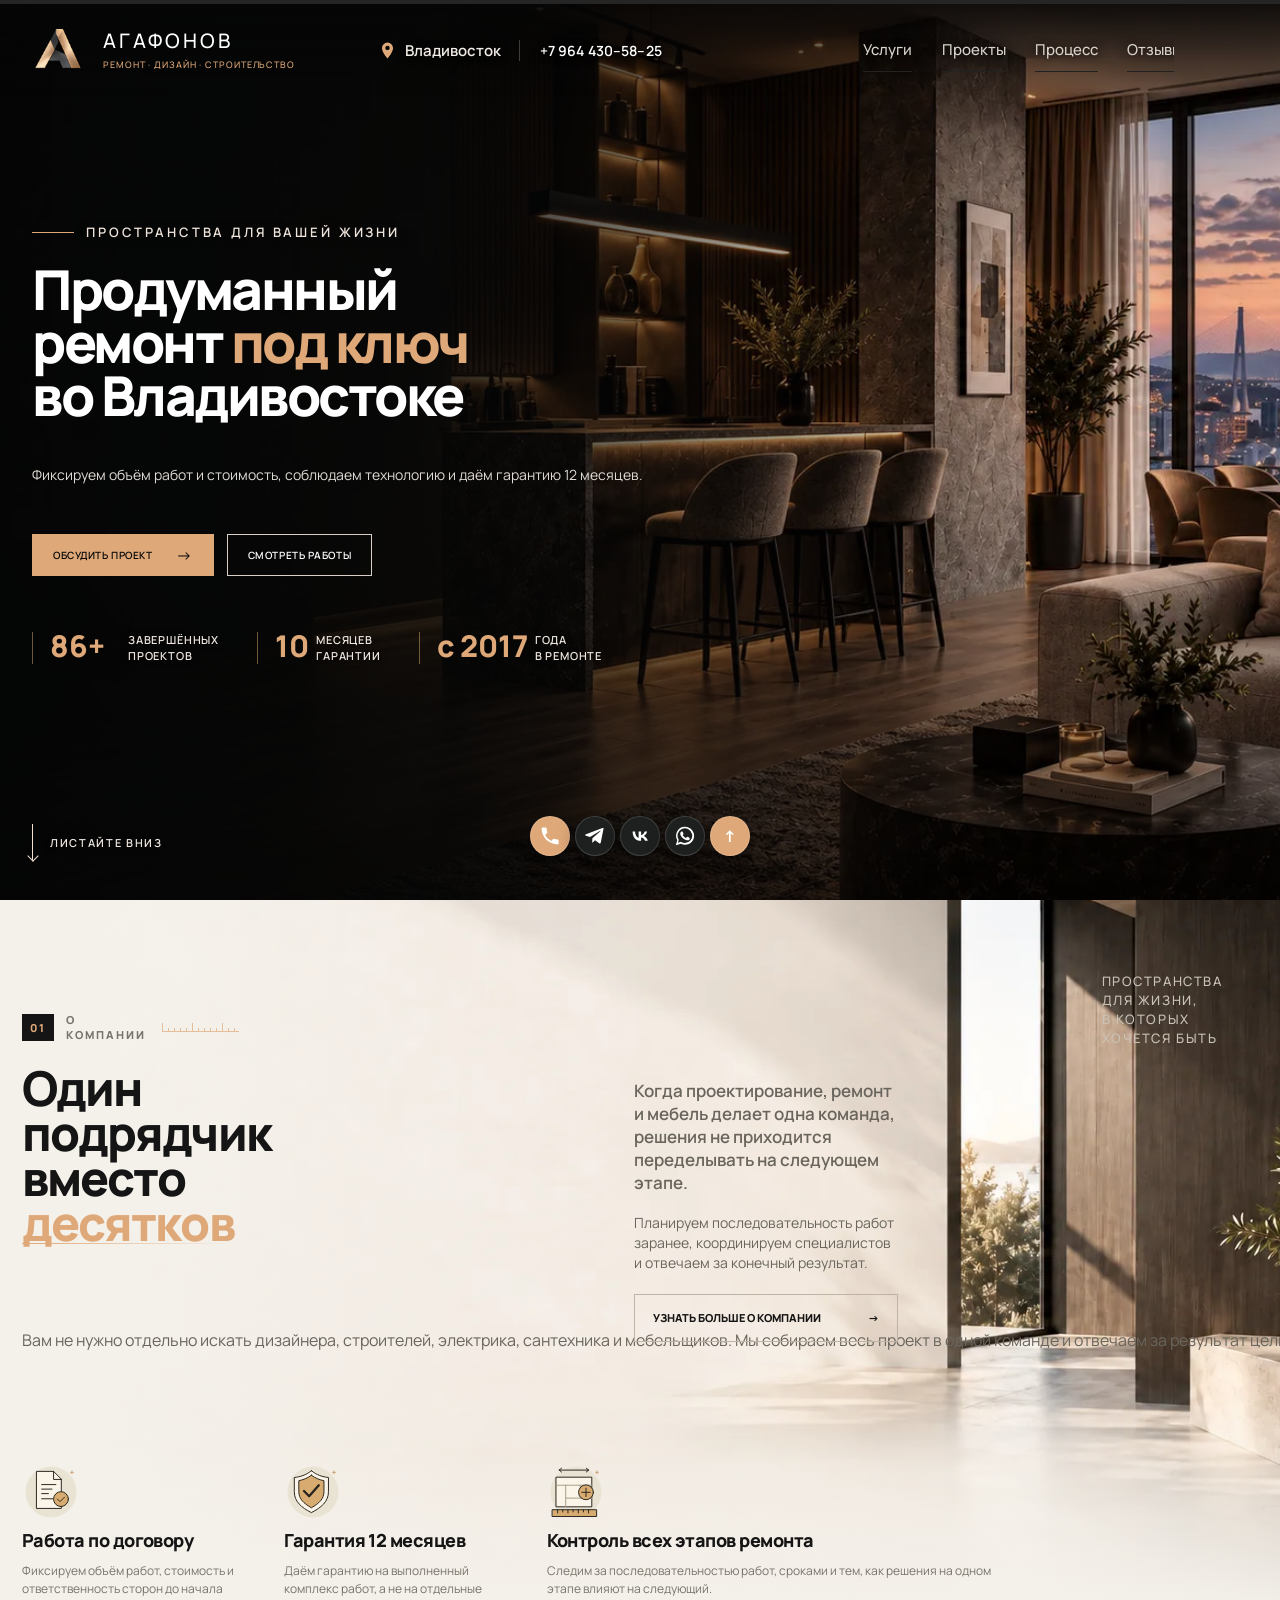
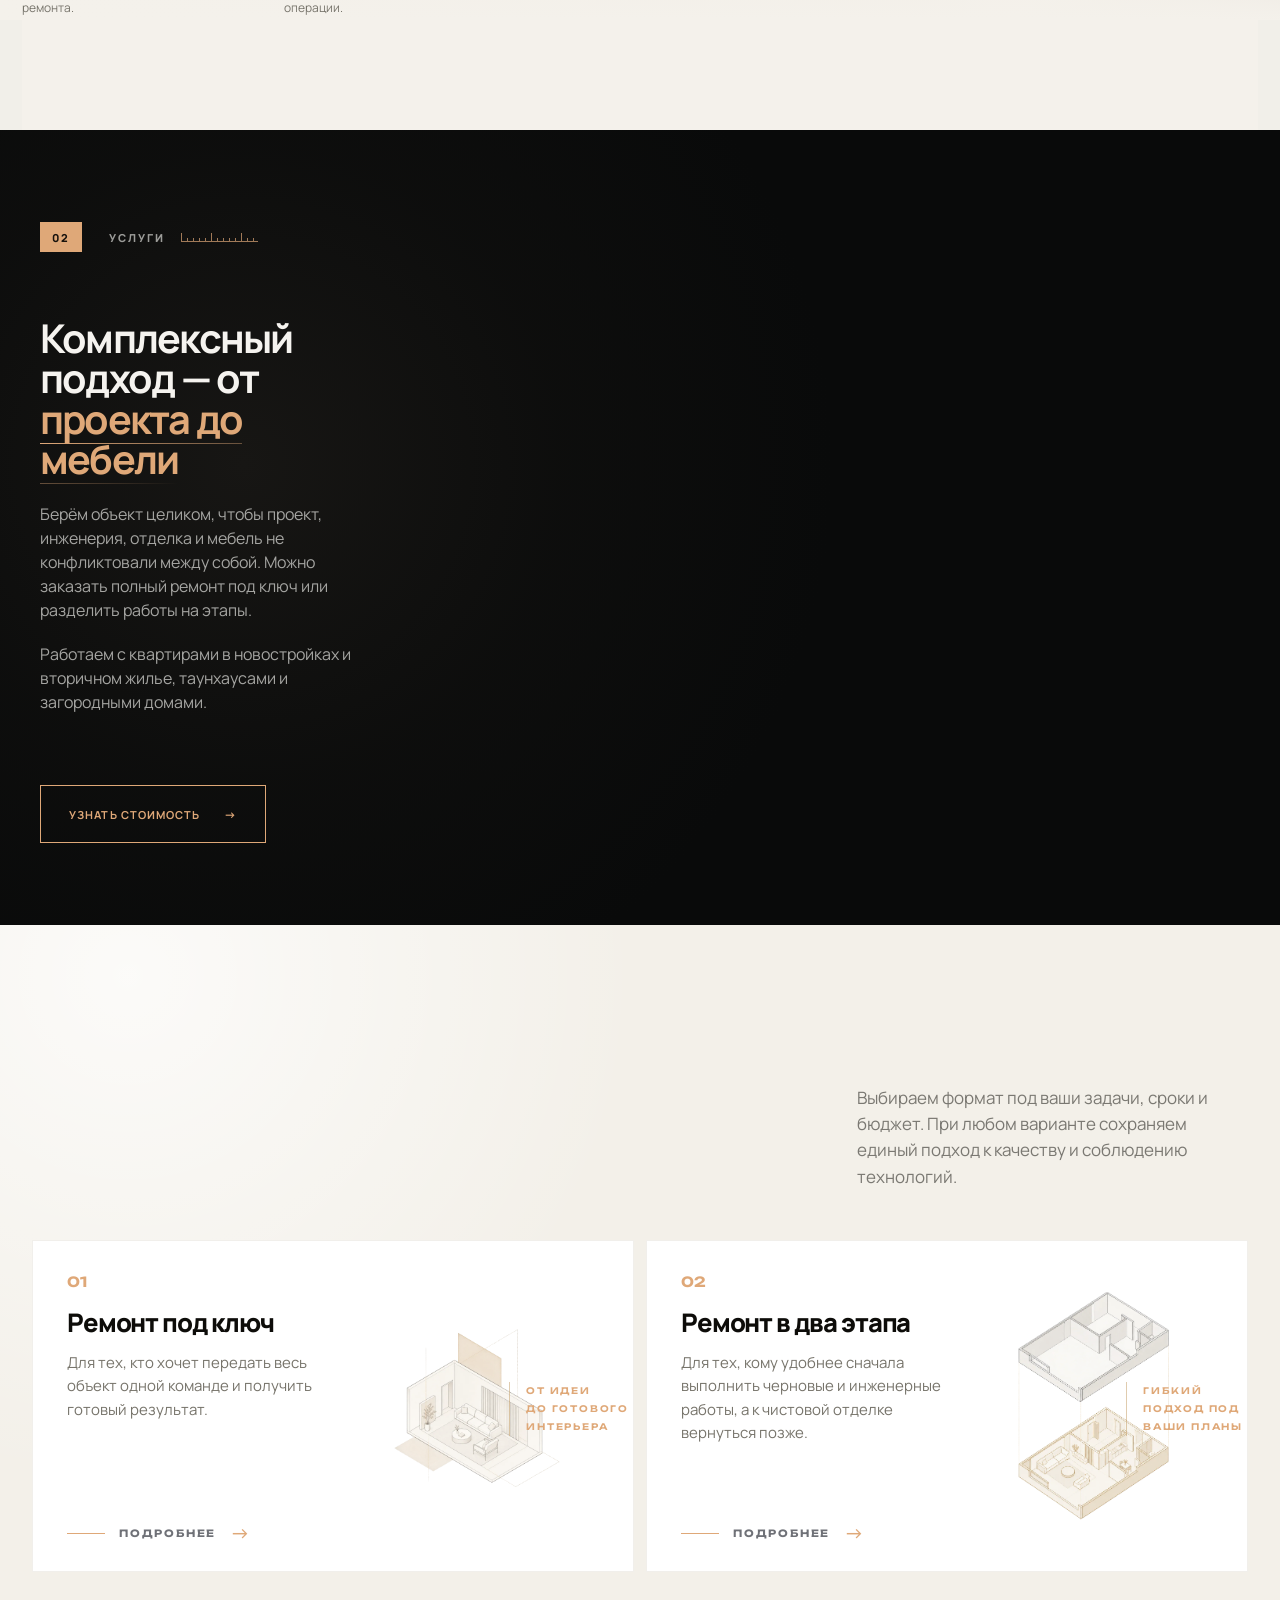
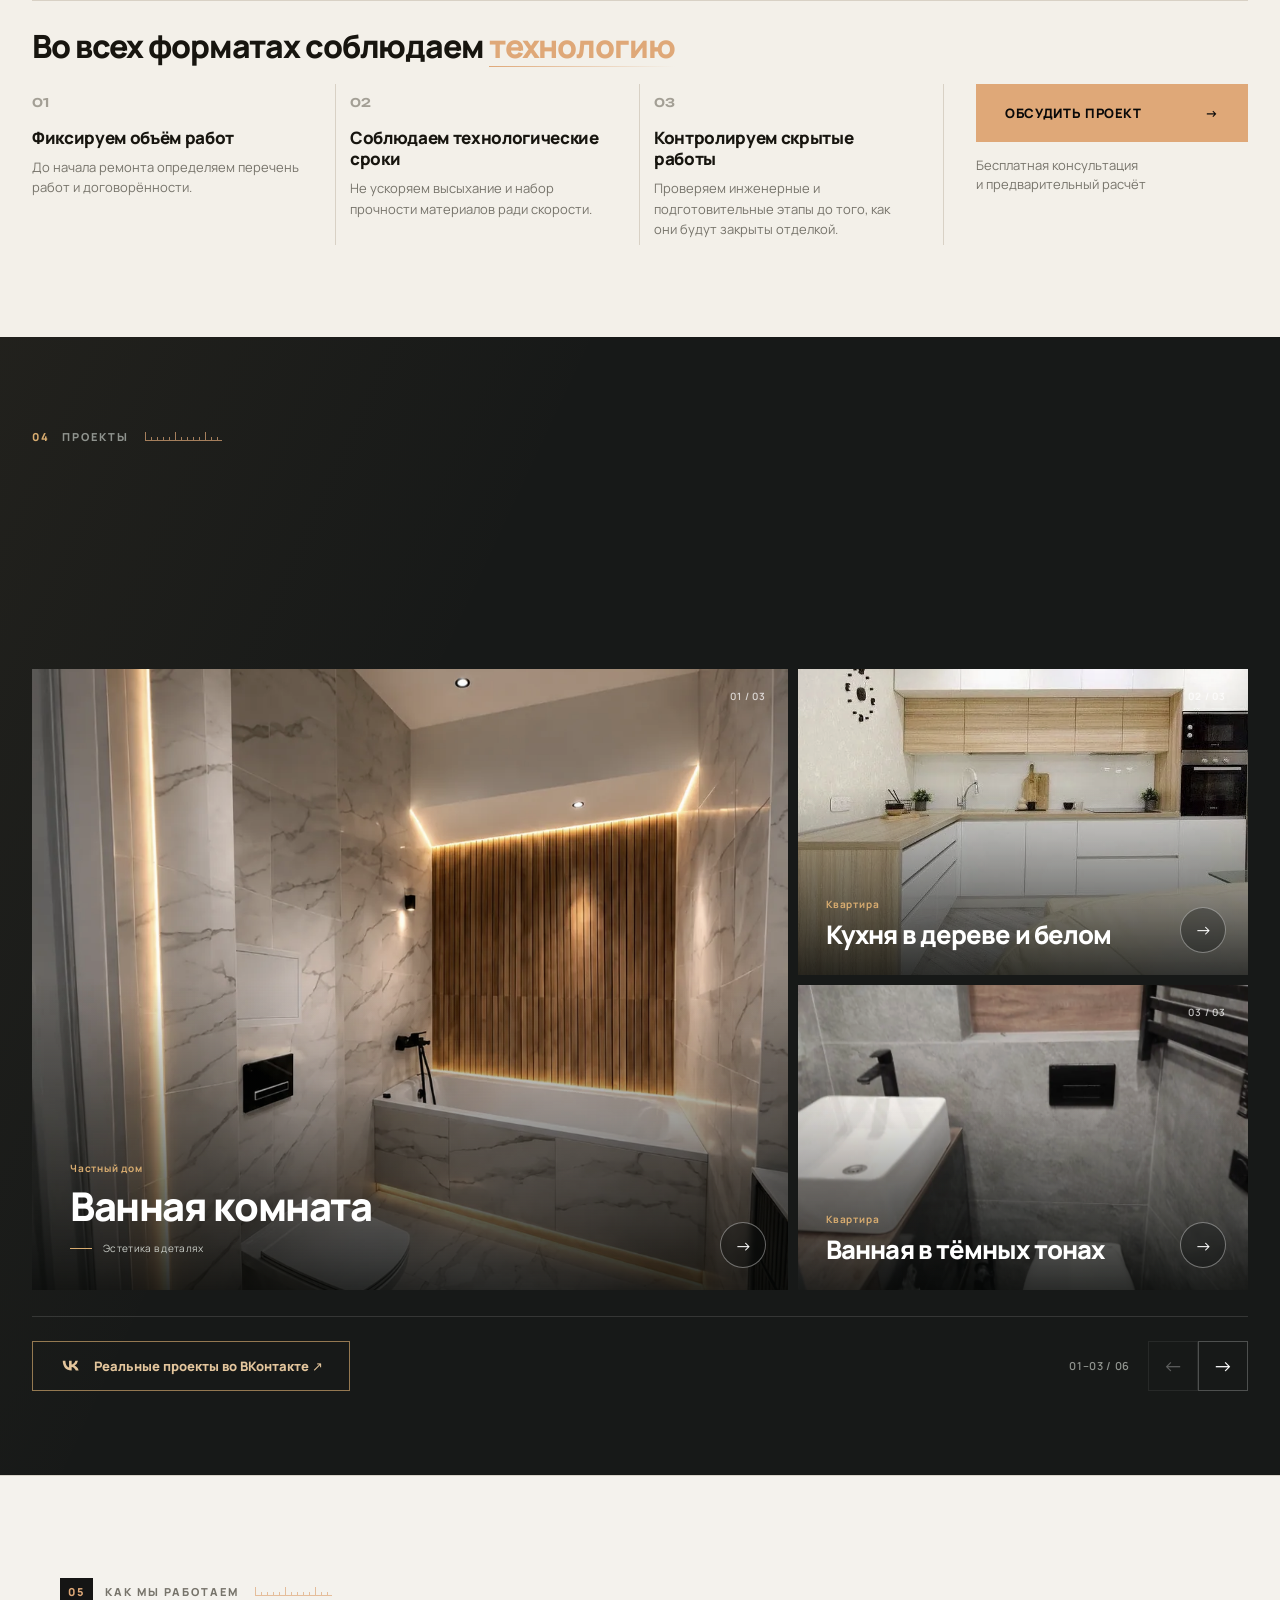
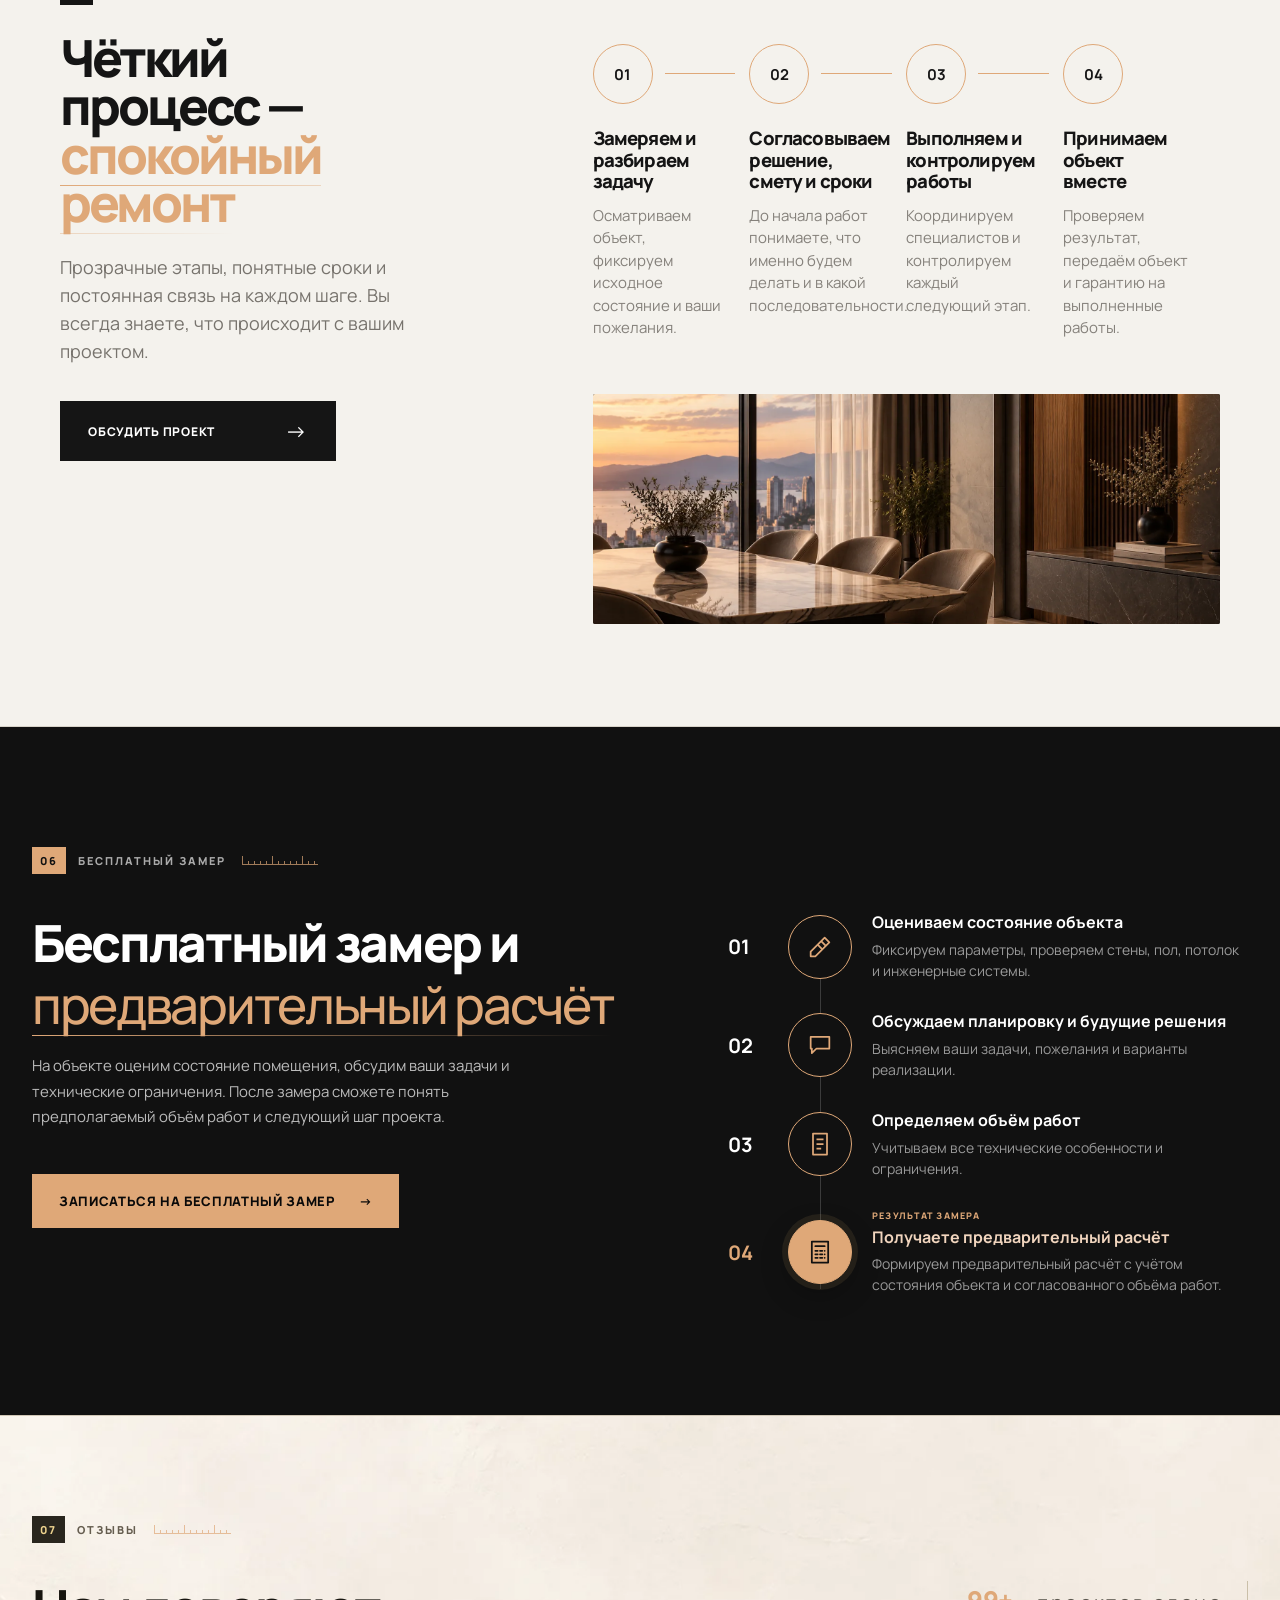
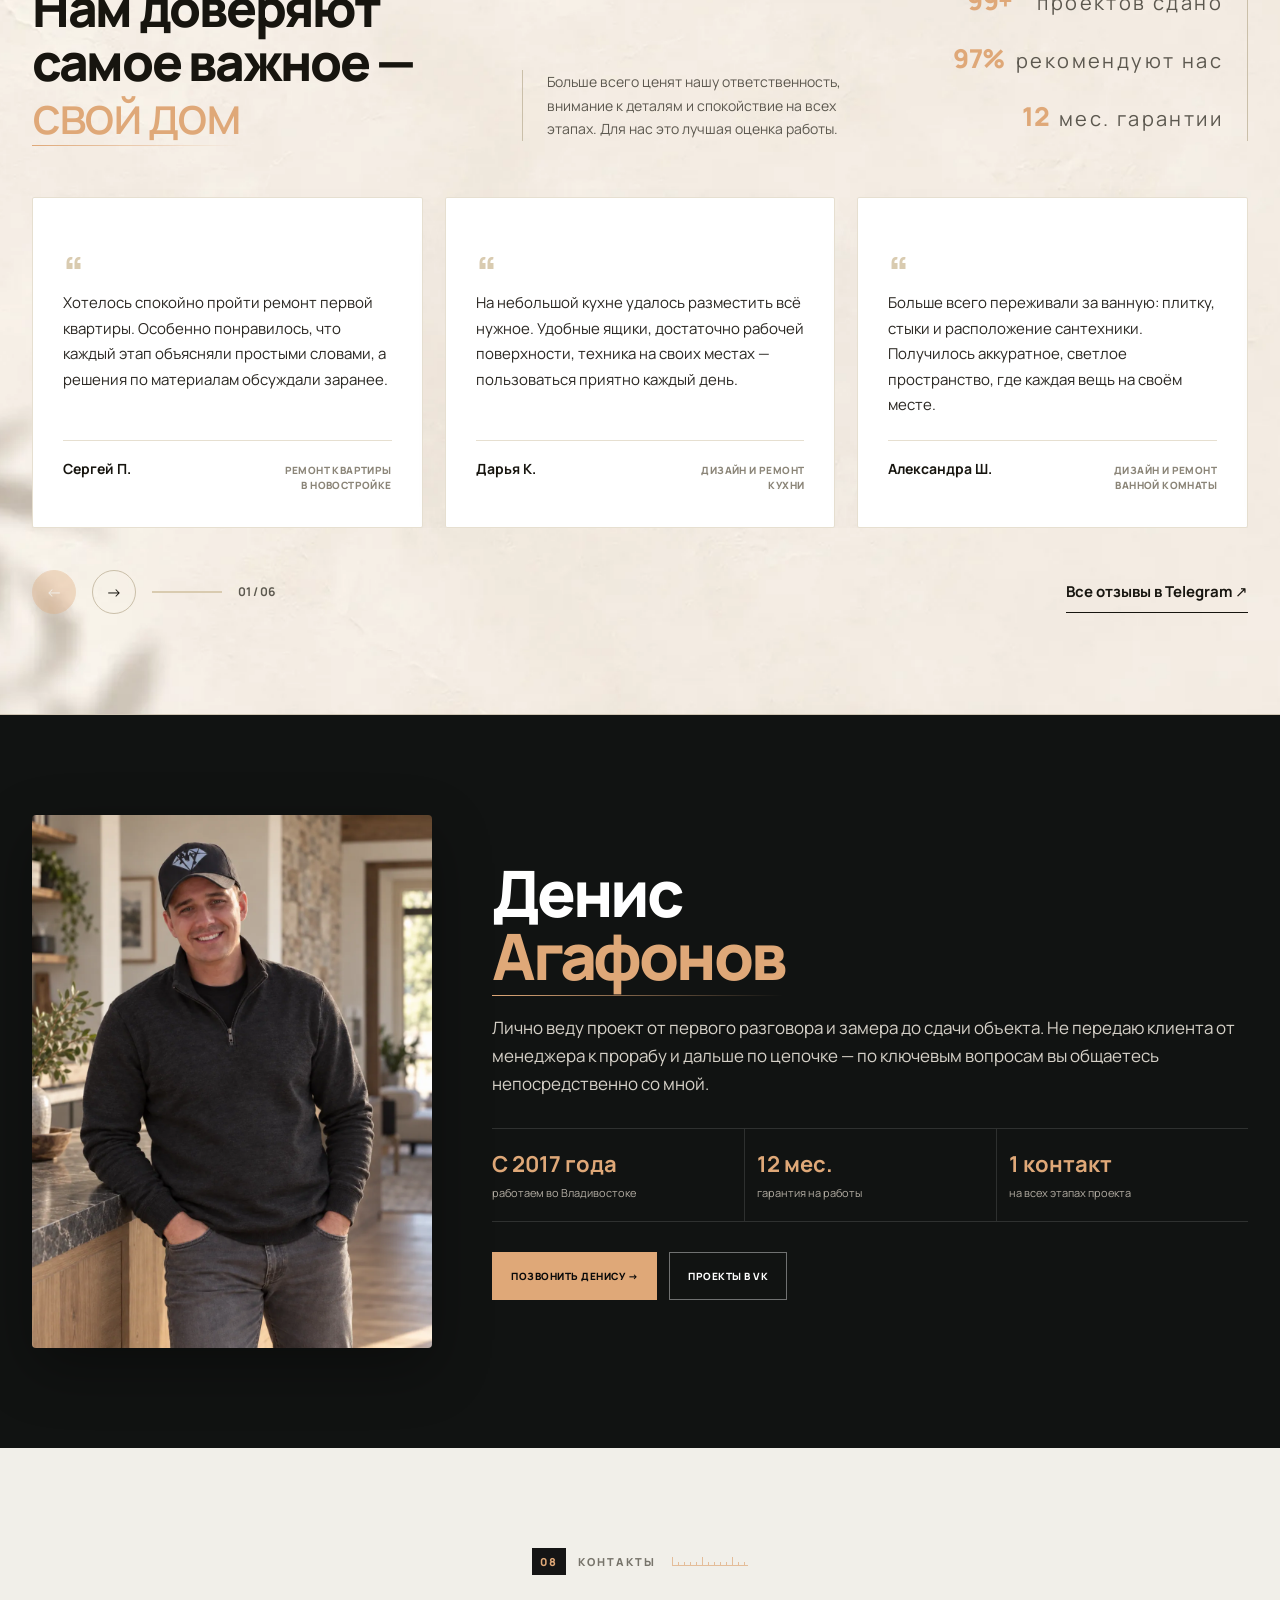
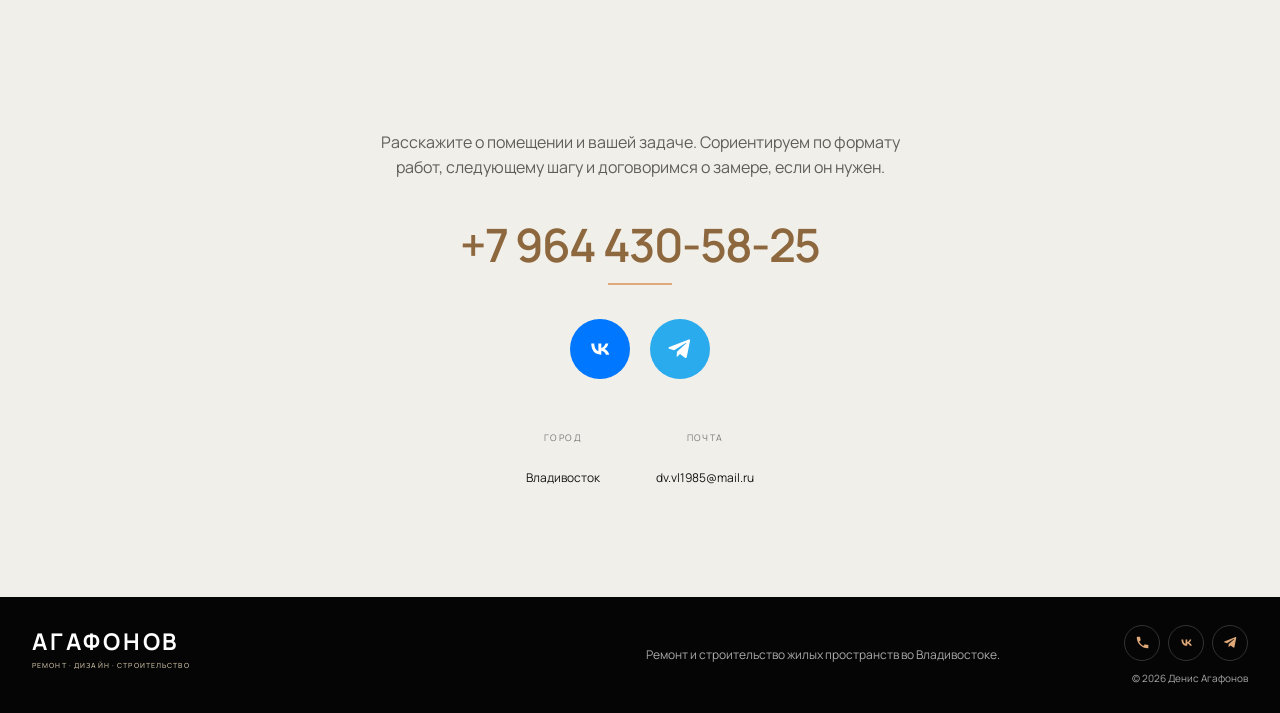
==== commit cd377eb9: "Объединить стили в site.css и поправить адаптивность" ====
--- a/index.html
+++ b/index.html
@@ -12,15 +12,7 @@
   <link rel="preconnect" href="https://fonts.gstatic.com" crossorigin>
   <link rel="preload" href="assets/hero0.webp" as="image" type="image/webp" fetchpriority="high">
   <link href="https://fonts.googleapis.com/css2?family=Manrope:wght@400;500;600;700;800&family=Unbounded:wght@500;600;700&display=swap" rel="stylesheet">
-  <link rel="stylesheet" href="styles.css?v=20260919-motion-webp">
-  <link rel="stylesheet" href="responsive.css?v=20260918-footer3">
-  <link rel="stylesheet" href="brand.css?v=20260910">
-  <link rel="stylesheet" href="portfolio-map.css?v=20260910">
-  <link rel="stylesheet" href="hero-motion.css?v=20260918-crisp">
-<link rel="stylesheet" href="design-v3.css?v=47-webp">
-  <link rel="stylesheet" href="hero-reference.css?v=24">
-  <link rel="stylesheet" href="mobile.css?v=20260919-mobile-dock">
-  <link rel="stylesheet" href="accent.css?v=20260918-warm">
+  <link rel="stylesheet" href="site.css?v=3">
 </head>
 <body>
   <div class="scroll-progress" aria-hidden="true"><span></span></div>
@@ -86,8 +78,9 @@
         <article class="reveal"><b>02</b><img decoding="async" class="principle-art" src="assets/principle-guarantee.svg" alt="" loading="lazy"><h3>Гарантия 12 месяцев</h3><p>Даём гарантию на выполненный комплекс работ, а не на отдельные операции.</p></article>
         <article class="reveal"><b>03</b><img decoding="async" class="principle-art" src="assets/principle-measure.svg" alt="" loading="lazy"><h3>Контроль всех этапов ремонта</h3><p>Следим за последовательностью работ, сроками и тем, как решения на одном этапе влияют на следующий.</p></article>
       </div><div class="advantages-controls"><span class="advantages-counter">01 / 03</span><div><button type="button" class="advantages-prev" aria-label="Предыдущее преимущество">←</button><button type="button" class="advantages-next" aria-label="Следующее преимущество">→</button></div></div>
-</section>
-<section class="section services" id="services">
+    </section>
+
+    <section class="section services" id="services">
       <div class="section__label reveal"><span>02</span> Услуги</div>
       <div class="services__panorama">
         <div class="services__intro reveal">
@@ -96,10 +89,10 @@
           <p>Работаем с квартирами в новостройках и вторичном жилье, таунхаусами и загородными домами.</p>
           <a class="services__all" href="#contact"><span>Узнать стоимость</span><i aria-hidden="true">→</i></a>
         </div>
-        <a class="service-seg service-seg--01 reveal" href="#contact"><span class="service-seg__media" data-bg="assets/service-design-generated.webp"></span><span class="service-seg__content"><span class="service-seg__num">01</span><span class="service-seg__name">Дизайн-<br>проект</span></span></a>
-        <a class="service-seg service-seg--02 reveal" href="#contact"><span class="service-seg__media" data-bg="assets/service-renovation-generated.webp"></span><span class="service-seg__content"><span class="service-seg__num">02</span><span class="service-seg__name">Ремонт<br>квартир</span></span></a>
-        <a class="service-seg service-seg--03 reveal" href="#contact"><span class="service-seg__media" data-bg="assets/service-house-generated.webp"></span><span class="service-seg__content"><span class="service-seg__num">03</span><span class="service-seg__name">Строительство<br>домов</span></span></a>
-        <a class="service-seg service-seg--04 reveal" href="#contact"><span class="service-seg__media" data-bg="assets/service-kitchen-generated.webp"></span><span class="service-seg__content"><span class="service-seg__num">04</span><span class="service-seg__name">Корпусная<br>мебель</span></span></a>
+        <a class="service-seg service-seg--01 reveal" href="#contact"><span class="service-seg__media" data-bg="assets/services-design.webp"></span><span class="service-seg__content"><span class="service-seg__num">01</span><span class="service-seg__name">Дизайн-<br>проект</span></span></a>
+        <a class="service-seg service-seg--02 reveal" href="#contact"><span class="service-seg__media" data-bg="assets/services-renovation.webp"></span><span class="service-seg__content"><span class="service-seg__num">02</span><span class="service-seg__name">Ремонт<br>квартир</span></span></a>
+        <a class="service-seg service-seg--03 reveal" href="#contact"><span class="service-seg__media" data-bg="assets/services-house.webp"></span><span class="service-seg__content"><span class="service-seg__num">03</span><span class="service-seg__name">Строительство<br>домов</span></span></a>
+        <a class="service-seg service-seg--04 reveal" href="#contact"><span class="service-seg__media" data-bg="assets/services-kitchen.webp"></span><span class="service-seg__content"><span class="service-seg__num">04</span><span class="service-seg__name">Корпусная<br>мебель</span></span></a>
       </div>
     </section>
 
@@ -229,7 +222,7 @@
             <div><b>12</b><span>мес. гарантии</span></div>
           </div>
         </div>
-        <div class="reviews__viewport reveal" tabindex="0" aria-label="Карусель демонстрационных отзывов">
+        <div class="reviews__viewport reveal" tabindex="0" aria-label="Карусель отзывов">
           <div class="reviews__track">
             <blockquote><div class="review__quote">”</div><p>Хотелось спокойно пройти ремонт первой квартиры. Особенно понравилось, что каждый этап объясняли простыми словами, а решения по материалам обсуждали заранее.</p><footer><b>Сергей П.</b><span>Ремонт квартиры<br>в новостройке</span></footer></blockquote>
             <blockquote><div class="review__quote">”</div><p>На небольшой кухне удалось разместить всё нужное. Удобные ящики, достаточно рабочей поверхности, техника на своих местах — пользоваться приятно каждый день.</p><footer><b>Дарья К.</b><span>Дизайн и ремонт<br>кухни</span></footer></blockquote>
@@ -280,9 +273,8 @@
 
   <footer class="footer"><a class="footer__brand" href="#top" aria-label="Агафонов — на главную"><span class="wordmark"><b class="wordmark__title">АГАФОНОВ</b><small class="wordmark__tagline">ремонт · дизайн · строительство</small></span></a><p class="footer__desc">Ремонт и строительство жилых пространств во Владивостоке.</p><div class="footer__end"><div class="footer__social"><a href="tel:+79644305825" aria-label="Позвонить"><svg viewBox="0 0 24 24" aria-hidden="true"><path d="M6.6 10.8a15.8 15.8 0 0 0 6.6 6.6l2.2-2.2c.3-.3.7-.4 1.1-.2 1.2.4 2.5.7 3.9.7.6 0 1 .4 1 1v3.5c0 .6-.4 1-1 1C10.7 21.2 2.8 13.3 2.8 3.6c0-.6.4-1 1-1h3.5c.6 0 1 .4 1 1 0 1.4.2 2.7.7 3.9.1.4 0 .8-.2 1.1Z"/></svg></a><a href="https://vk.com/denis_agafonovv" target="_blank" rel="noopener" aria-label="ВКонтакте"><svg viewBox="0 0 24 24" aria-hidden="true"><path d="M12.8 17.2c-5.5 0-8.7-3.8-8.9-10.2h2.8c.1 4.7 2.2 6.6 3.8 7V7h2.7v4c1.6-.2 3.3-1.9 3.9-4h2.7a7.7 7.7 0 0 1-3.6 5.1c1.7.8 3.6 2.3 4.3 5.1h-3c-.7-2-2.2-3.5-4.3-3.7v3.7Z"/></svg></a><a href="https://t.me/Denis_Agafonovv" target="_blank" rel="noopener" aria-label="Telegram"><svg viewBox="0 0 24 24" aria-hidden="true"><path d="m21.3 4.1-3 15c-.2 1.1-.8 1.4-1.7.9L12 16.6l-2.2 2.1c-.2.3-.5.5-.9.5l.3-4.7 8.6-7.8c.4-.3-.1-.5-.6-.2L6.6 13.2 2 11.7c-1-.3-1-1 .2-1.5l17.9-6.9c.8-.3 1.5.2 1.2.8Z"/></svg></a></div><small>© 2026 Денис Агафонов</small></div></footer>
 
-  <div class="lightbox" role="dialog" aria-modal="true" aria-label="Просмотр проекта" aria-hidden="true"><button class="lightbox__close" type="button" aria-label="Закрыть галерею">×</button><button class="lightbox__prev" type="button" aria-label="Предыдущее фото">←</button><figure><img decoding="async" loading="lazy" src="assets/project-1.webp" alt=""><figcaption><span>Ремонт и дизайн</span><b class="lightbox__counter">01 / 07</b></figcaption></figure><button class="lightbox__next" type="button" aria-label="Следующее фото">→</button></div>
-  <script src="script.js?v=20260919-motion-webp"></script>
-  <script src="map.js?v=static-1"></script>
-  <script src="enhancements.js?v=5-webp"></script>
+  <div class="lightbox" role="dialog" aria-modal="true" aria-label="Просмотр проекта" aria-hidden="true"><button class="lightbox__close" type="button" aria-label="Закрыть галерею">×</button><button class="lightbox__prev" type="button" aria-label="Предыдущее фото">←</button><figure><img decoding="async" alt=""><figcaption><span>Ремонт и дизайн</span><b class="lightbox__counter">01 / 07</b></figcaption></figure><button class="lightbox__next" type="button" aria-label="Следующее фото">→</button></div>
+  <script src="script.js?v=3" defer></script>
+  <script src="map.js?v=3" defer></script>
 </body>
 </html>
--- a/site.css
+++ b/site.css
@@ -0,0 +1,1528 @@
+:root{--yellow:#d8ac70;--yellow2:#ebc99a;--black:#0b0b0b;--ink:#151515;--paper:#f1efe9;--muted:#77746b;--line:#d7d2c7;--white:#fff;--radius:4px;--max:1240px}
+*{box-sizing:border-box}html{scroll-behavior:smooth;scroll-padding-top:82px;scrollbar-color:var(--yellow) var(--black);scrollbar-width:thin}body{margin:0;background:var(--paper);color:var(--ink);font-family:Manrope,Arial,sans-serif;overflow-x:hidden}body::-webkit-scrollbar{width:11px}body::-webkit-scrollbar-track{background:var(--black)}body::-webkit-scrollbar-thumb{background:var(--yellow);border:2px solid var(--black);border-radius:20px}a{color:inherit;text-decoration:none}img{display:block;max-width:100%}.loader{position:fixed;inset:0;background:#050505;z-index:9999;display:grid;place-items:center;color:var(--yellow);transition:opacity .7s,visibility .7s}.loader.is-done{opacity:0;visibility:hidden}.loader__brand{font:700 clamp(28px,5vw,72px)/1 Unbounded,sans-serif;letter-spacing:.08em}.loader__line{position:absolute;left:0;right:0;bottom:0;height:5px;background:#1a1a1a}.loader__line span{display:block;height:100%;background:var(--yellow);animation:load 1.25s cubic-bezier(.7,0,.2,1) forwards}@keyframes load{from{width:0}to{width:100%}}
+.header{position:fixed;z-index:100;top:0;left:0;width:100%;height:104px;padding:0 max(22px,4vw);display:flex;align-items:center;gap:36px;color:#fff;transition:height .35s ease,background-color .35s ease,box-shadow .35s ease;background:linear-gradient(#000b,transparent)}.header.is-scrolled{height:72px;background:rgba(8,8,8,.86);box-shadow:0 8px 30px #0004}.brand{display:flex;align-items:center;gap:11px;min-width:230px}.brand img{width:54px;height:54px;min-width:54px;object-fit:cover;border-radius:50%}.brand b{font:600 14px/1.1 Unbounded}.brand small{display:block;margin-top:5px;font-size:8px;letter-spacing:.12em;text-transform:uppercase;color:#bbb}.header.is-scrolled .brand img{width:54px;height:54px}.nav{display:flex;justify-content:center;gap:25px;margin:auto}.nav a{font-size:13px;font-weight:700;position:relative;padding:12px 0}.nav a:after{content:"";position:absolute;left:0;bottom:5px;width:0;height:2px;background:var(--yellow);transition:.25s}.nav a:hover:after,.nav a.active:after{width:100%}.nav a.active{color:var(--yellow)}.header__phone{text-align:right;white-space:nowrap}.header__phone small{display:block;font-size:10px;color:#aaa}.header__phone b{font-size:14px}.menu-toggle{display:none;background:none;border:0;width:42px;height:42px}.menu-toggle span{display:block;width:25px;height:2px;background:#fff;margin:6px auto}
+.hero{height:max(760px,100svh);min-height:700px;position:relative;color:#fff;overflow:hidden;background:#111}.hero__shade{position:absolute;inset:0;background:linear-gradient(90deg,#050505ee 0%,#0808089e 48%,#0001 80%),linear-gradient(0deg,#0009 0,transparent 45%)}.hero__content{position:relative;z-index:2;width:min(var(--max),calc(100% - 44px));margin:auto;padding-top:clamp(150px,19vh,210px)}.eyebrow,.section__label{font-size:11px;font-weight:800;letter-spacing:.18em;text-transform:uppercase}.eyebrow{color:var(--yellow);display:flex;align-items:center;gap:12px}.eyebrow:before{content:"";width:45px;height:2px;background:var(--yellow)}.hero__title{margin:24px 0 26px;font:600 clamp(48px,7.2vw,108px)/.92 Unbounded,sans-serif;letter-spacing:-.06em;max-width:1100px}.hero__title span{display:block;opacity:0;transform:translateY(55px);animation:titleIn .8s forwards}.hero__title span:nth-child(1){animation-delay:1.15s}.hero__title span:nth-child(2){animation-delay:1.3s}.hero__title span:nth-child(3){animation-delay:1.45s}.hero__title em,.section__title i{font-style:normal;color:var(--yellow)}@keyframes titleIn{to{opacity:1;transform:none}}.hero__lead{max-width:610px;font-size:16px;line-height:1.7;color:#d9d9d9}.hero__actions{display:flex;gap:12px;margin-top:30px}.button{min-height:54px;padding:0 26px;display:inline-flex;align-items:center;justify-content:center;gap:24px;font-size:clamp(13px,.8vw,16px);font-weight:800;text-transform:uppercase;letter-spacing:.05em;border:1px solid transparent;transition:.25s}.button--yellow{background:var(--yellow);color:#090909}.button--yellow:hover{background:var(--yellow2);transform:translateY(-2px)}.button--ghost{border-color:#ffffff66;color:#fff}.button--ghost:hover{background:#fff;color:#111}.hero__stats{position:absolute;right:0;bottom:90px;display:flex;gap:40px}.hero__stats div{display:flex;align-items:center;gap:12px}.hero__stats strong{font:600 37px/1 Unbounded;color:var(--yellow)}.hero__stats span{font-size:10px;line-height:1.4;text-transform:uppercase;letter-spacing:.08em;color:#aaa}.hero__scroll{position:absolute;z-index:4;left:4vw;bottom:70px;font-size:10px;text-transform:uppercase;letter-spacing:.13em;display:flex;align-items:center;gap:12px;color:#ccc}.hero__scroll span{width:34px;height:1px;background:var(--yellow)}
+.section{max-width:var(--max);margin:auto;padding:120px 22px}.section__label{display:flex;align-items:center;gap:12px;color:var(--muted);margin-bottom:38px}.section__label span{color:var(--yellow);background:#151515;padding:6px 8px}.section__label--light{color:#aaa}.section__label--light span{background:var(--yellow);color:#111}.section__title{margin:0;font:600 clamp(38px,5vw,70px)/1.04 Unbounded,sans-serif;letter-spacing:-.05em}.section__title i{font-weight:500}.intro__grid,.section__head{display:grid;grid-template-columns:1.3fr .7fr;gap:70px;align-items:start}.intro__copy{padding-top:8px}.intro__copy .lead{font-size:21px;line-height:1.5;font-weight:600;margin-top:0}.intro__copy p{line-height:1.8;color:#605e58}.principles{display:grid;grid-template-columns:repeat(4,1fr);margin-top:85px;border-top:1px solid var(--line)}.principles article{padding:32px 25px 0 0;border-right:1px solid var(--line);min-height:220px}.principles article+article{padding-left:25px}.principles article:last-child{border-right:0}.principles b{font:600 12px Unbounded;color:#a39f95}.principles h3{margin:35px 0 12px;font:600 18px Unbounded}.principles p{font-size:clamp(14px,.85vw,17px);line-height:1.65;color:var(--muted)}
+.services{padding-top:55px}.section__head p{max-width:380px;margin:18px 0 0;font-size:16px;line-height:1.7;color:var(--muted)}.service--image{grid-row:span 2;min-height:780px;color:#fff;padding:0}.service--image img{position:absolute;inset:0;width:100%;height:100%;object-fit:cover}.service--image:after{content:"";position:absolute;inset:0;background:linear-gradient(transparent 30%,#000e)}
+.projects{background:#0a0a0a;color:#fff;padding-bottom:40px}.projects__head{padding-top:36px;padding-bottom:14px}.projects__head-row{display:flex;justify-content:space-between;align-items:flex-end;flex-wrap:wrap;gap:30px}.projects__head-row>p{max-width:400px;margin:0;line-height:1.6;color:#aaa}.gallery{display:grid;grid-template-columns:repeat(3,1fr);grid-auto-rows:600px;gap:5px}.gallery img{width:100%;height:100%;object-fit:cover;filter:saturate(.72) contrast(1.06);transition:.7s}.gallery figcaption{position:absolute;z-index:2;left:28px;bottom:25px}.gallery figcaption b{display:block;font:600 18px Unbounded}.gallery figcaption span{font-size:11px;color:#bbb;text-transform:uppercase;letter-spacing:.1em}.projects__footer{display:flex;align-items:center;justify-content:space-between;flex-wrap:wrap;gap:20px;margin-top:16px}.projects__cta{text-align:center;margin-top:0}
+.process{max-width:1000px}.process>.section__title{margin-bottom:70px}.timeline{border-top:1px solid var(--line)}.timeline article{display:grid;grid-template-columns:120px 1fr;padding:35px 0;border-bottom:1px solid var(--line)}.timeline>article>span{font:600 15px Unbounded;color:#aaa}.timeline h3{font:600 clamp(22px,3vw,32px) Unbounded;margin:0 0 12px}.timeline p{color:var(--muted);line-height:1.7;margin:0;max-width:610px}.team{padding-top:50px}
+.reviews{background:var(--yellow);color:#111}.reviews__inner{padding-top:100px;padding-bottom:100px}.reviews__top{display:grid;grid-template-columns:.7fr 1.3fr;align-items:end}.reviews__top>div b{display:block;font:600 72px/1 Unbounded}.reviews__top>div span{display:block;font-size:20px;letter-spacing:.12em;margin:8px 0}.reviews__top>div small{font-size:11px;text-transform:uppercase}.reviews__top .section__title i{color:#111;text-decoration:underline}.reviews blockquote{margin:0;background:#e5c69e;padding:35px;min-height:330px;display:flex;flex-direction:column}.reviews blockquote p{font-size:16px;line-height:1.75;margin:0}.reviews footer{margin-top:auto;font-weight:800}.reviews footer span{display:block;font-size:10px;text-transform:uppercase;margin-top:4px}.reviews__link{display:inline-block;margin-top:32px;font-size:12px;font-weight:800;border-bottom:1px solid}
+.contact{display:grid;grid-template-columns:1fr 1fr}
+.contact__socials{display:flex;gap:14px;margin:26px 0 0}.contact__social{position:relative;width:54px;height:54px;border-radius:50%;display:grid;place-items:center;background:var(--yellow);color:#111;transition:background .25s,transform .25s}.contact__social svg{width:24px;height:24px;fill:currentColor}.contact__social span{position:absolute;left:50%;bottom:-30px;transform:translateX(-50%);font-size:clamp(10px,.6vw,12px);text-transform:uppercase;letter-spacing:.08em;color:#999;white-space:nowrap;opacity:0;transition:opacity .25s}.contact__social:hover{background:var(--yellow2);transform:translateY(-3px)}.contact__social:hover span{opacity:1}.contact__info{background:#111;color:#fff;padding:100px max(35px,calc((100vw - var(--max))/2 + 22px)) 90px max(35px,calc((100vw - var(--max))/2 + 22px))}.contact__info .section__title{font-size:clamp(38px,4.5vw,66px)}.contact__lead{max-width:560px;color:#aaa;line-height:1.7;margin:35px 0}.contact__phone{font:600 clamp(25px,3.6vw,50px)/1 Unbounded;color:var(--yellow);border-bottom:2px solid}.contact__details{display:grid;grid-template-columns:1fr 1fr;gap:28px;margin-top:60px}.contact__details small{font-size:clamp(9px,.55vw,11px);color:#777;text-transform:uppercase;letter-spacing:.15em}.contact__details p,.contact__details a{font-size:clamp(12px,.75vw,15px);line-height:1.6}.contact__map{min-height:620px}.footer{background:#050505;color:#aaa;padding:28px 4vw;display:grid;grid-template-columns:1.3fr 1fr auto;align-items:center;gap:22px;font-size:clamp(12px,.65vw,14px)}.footer__brand{display:flex;align-items:center;gap:12px;color:#fff;font:600 11px Unbounded}.footer__brand img{width:44px;height:44px;border-radius:50%}.footer__brand small{font:400 7px Manrope;color:#777}.footer>a{color:var(--yellow);font-weight:800}.footer__end{display:flex;flex-direction:column;align-items:flex-end;gap:10px}
+.reveal{opacity:0;transform:translate3d(0,34px,0)}.reveal.visible{opacity:1;transform:none}
+@media(max-width:1000px){.nav{position:fixed;inset:72px 0 auto;background:#0b0b0b;display:grid;gap:0;padding:25px;transform:translateY(-130%);transition:.3s}.nav.open{transform:none}.nav a{font-size:18px;border-bottom:1px solid #222}.menu-toggle{display:block;margin-left:auto}.header__phone{display:none}.hero__stats{left:22px;right:auto;gap:22px}.hero__stats strong{font-size:27px}.principles{grid-template-columns:1fr 1fr}.principles article:nth-child(2){border-right:0}.service--image{grid-row:auto;min-height:610px}.gallery{grid-template-columns:1fr 1fr;grid-auto-rows:520px}.contact{grid-template-columns:1fr}.contact__map{height:520px}.reviews blockquote{min-height:260px}.footer{grid-template-columns:1fr auto}.footer__desc{display:none}}
+@media(max-width:700px){.header{height:76px;padding:0 15px}.brand{min-width:0}.brand span{display:none}.brand img{width:45px;height:45px}.hero{min-height:780px}.hero__content{width:calc(100% - 30px);padding-top:135px}.hero__title{font-size:clamp(39px,12vw,58px);line-height:.98}.hero__lead{font-size:14px;max-width:92%}.hero__actions{flex-direction:column;align-items:stretch;max-width:330px}.hero__stats{bottom:92px;left:15px;right:15px;justify-content:space-between;gap:10px}.hero__stats div{display:block}.hero__stats strong{font-size:24px}.hero__stats span{display:block;margin-top:5px;font-size:8px}.hero__scroll{display:none}.section{padding:85px 15px}.section__title{font-size:clamp(34px,10vw,52px)}.intro__grid,.section__head,.reviews__top{grid-template-columns:1fr;gap:30px}.intro__copy .lead{font-size:18px}.principles{grid-template-columns:1fr;margin-top:50px}.principles article,.principles article+article{padding:25px 0;border-right:0;border-bottom:1px solid var(--line);min-height:0}.principles h3{margin:18px 0 8px}.services{padding-top:30px}.service--image{min-height:540px}.gallery{grid-template-columns:1fr;grid-auto-rows:520px}.projects__head{padding-bottom:45px}.timeline article{grid-template-columns:50px 1fr;gap:10px}.contact__info{padding:85px 20px}.contact__phone{font-size:24px}.contact__details{grid-template-columns:1fr}.contact__map{height:430px}.footer{grid-template-columns:1fr}.footer>a{display:none}.footer__end{align-items:flex-start}}
+@media(prefers-reduced-motion:reduce){*{scroll-behavior:auto!important;animation:none!important;transition:none!important}.reveal{opacity:1;transform:none}.loader{display:none}}
+
+html,body{overflow-x:clip}
+.scroll-progress{position:fixed;z-index:300;top:0;left:0;width:100%;height:4px;background:#252525}.scroll-progress span{display:block;width:0;height:100%;background:var(--yellow);box-shadow:0 0 14px #d8ac7088;will-change:width}
+.loader{grid-template-rows:auto auto auto;align-content:center;gap:14px}.loader img{width:112px;height:112px;border-radius:50%;margin:0 auto 12px;box-shadow:0 0 0 1px #d8ac7044;animation:loaderPulse 1.6s ease-in-out infinite}.loader__caption{font-size:9px;letter-spacing:.25em;text-align:center;text-transform:uppercase;color:#777}.loader__line span{animation-duration:1.8s}@keyframes loaderPulse{50%{transform:scale(1.04);box-shadow:0 0 0 12px #d8ac7008}}
+.header{top:4px}
+.hero__orbit{position:absolute;z-index:5;left:50%;bottom:115px;width:126px;height:126px;transform:translateX(-50%);border:1px solid #fff5;border-radius:50%;display:grid;place-items:center;color:#fff}.hero__orbit:before{content:"";position:absolute;inset:-8px;border:2px dashed #d8ac7088;border-radius:50%;animation:orbit 12s linear infinite}.hero__orbit span{position:absolute;top:24px;left:12px;right:12px;text-align:center;font:700 8px/1.35 Unbounded;letter-spacing:.13em;color:#eee}.hero__orbit b{margin-top:24px;font-size:28px;color:var(--yellow);animation:orbitArrow 1.7s ease-in-out infinite}@keyframes orbit{to{transform:rotate(360deg)}}@keyframes orbitArrow{50%{transform:translateY(8px)}}.principles article{transition:background .35s,transform .35s;padding-right:22px}.principles article:hover{background:#ebe6d9;transform:translateY(-8px)}.timeline article{transition:padding .35s,background .35s}.timeline article:hover{padding-left:18px;padding-right:18px;background:#ebe6d9}
+.team{max-width:none;background:#111;color:#fff;padding-left:max(22px,calc((100vw - var(--max))/2 + 22px));padding-right:max(22px,calc((100vw - var(--max))/2 + 22px))}.team .section__head p{color:#aaa}
+.reviews{overflow:hidden}.reviews__viewport{overflow:visible;outline:none;touch-action:pan-y}.reviews__viewport:focus-visible{outline:2px solid #111;outline-offset:8px}.reviews__track{display:flex;gap:22px;transition:transform .6s cubic-bezier(.2,.8,.2,1);will-change:transform}.reviews__track blockquote{flex:0 0 calc((100% - 44px)/3.28);margin:0;background:#e5c69e;padding:34px;min-height:360px;display:flex;flex-direction:column;transition:transform .35s,background .35s}.reviews__track blockquote:hover{transform:translateY(-8px);background:#ffe36a}.reviews__track blockquote p{font-size:15px;line-height:1.72;margin:22px 0}.reviews__track footer{margin-top:auto;font-weight:800}.reviews__track footer a{display:block;margin-top:7px;font-size:10px;text-transform:uppercase;text-decoration:underline}.reviews__link{margin-top:38px}
+.footer__social{display:flex;gap:8px}.footer__social a{width:36px;height:36px;border:1px solid #333;border-radius:50%;display:grid;place-items:center;color:var(--yellow);transition:.25s}.footer__social a svg{width:15px;height:15px;fill:currentColor}.footer__social a:hover{background:var(--yellow);color:#111;border-color:var(--yellow)}.contact-dock{position:fixed;z-index:140;left:50%;bottom:18px;transform:translateX(-50%);display:flex;gap:5px;padding:6px;background:#111e;border:1px solid #ffffff1c;backdrop-filter:blur(12px);border-radius:50px;box-shadow:0 14px 40px #0007}.contact-dock a{position:relative;width:48px;height:48px;border-radius:50%;display:grid;place-items:center;background:var(--yellow);color:#111;font-weight:800}.contact-dock a span{position:absolute;bottom:58px;left:50%;transform:translate(-50%,8px);background:#111;color:#fff;padding:7px 10px;border-radius:3px;font-size:10px;white-space:nowrap;opacity:0;pointer-events:none;transition:.25s}.contact-dock a:hover span{opacity:1;transform:translate(-50%,0)}.contact-dock .contact-dock__top{background:#d8d5cd}
+.lightbox{position:fixed;z-index:500;inset:0;background:#050505f5;display:grid;grid-template-columns:80px 1fr 80px;align-items:center;opacity:0;visibility:hidden;transition:.35s}.lightbox.open{opacity:1;visibility:visible}.lightbox figure{margin:0;height:90vh;display:flex;flex-direction:column;align-items:center;justify-content:center}.lightbox figure img{max-width:100%;max-height:82vh;object-fit:contain}.lightbox figcaption{width:min(100%,1100px);display:flex;justify-content:space-between;padding-top:12px;color:#aaa;font-size:11px;text-transform:uppercase;letter-spacing:.12em}.lightbox button{border:0;background:transparent;color:#fff;font-size:32px;cursor:pointer}.lightbox button:hover{color:var(--yellow)}.lightbox__close{position:absolute;right:25px;top:18px;width:54px;height:54px}.lightbox__prev,.lightbox__next{height:100%}
+@media(max-width:1000px){.hero__orbit{display:none}.reviews__track blockquote{flex-basis:calc((100% - 22px)/2.18)}.team{padding-left:22px;padding-right:22px}.footer{grid-template-columns:1fr auto}.footer__social{display:flex}.lightbox{grid-template-columns:55px 1fr 55px}}
+@media(max-width:700px){.loader img{width:82px;height:82px}.loader__brand{font-size:26px}.reviews__track blockquote{flex-basis:88%;min-height:330px;padding:27px}.footer{grid-template-columns:1fr auto}.footer__end{grid-column:1/-1;flex-direction:row;align-items:center;justify-content:space-between;flex-wrap:wrap;gap:14px}.contact-dock{bottom:10px}.contact-dock a{width:45px;height:45px}.lightbox{grid-template-columns:1fr}.lightbox figure{height:82vh;padding:42px 14px}.lightbox__prev,.lightbox__next{position:absolute;bottom:15px;width:60px;height:55px;background:#111}.lightbox__prev{left:calc(50% - 65px)}.lightbox__next{right:calc(50% - 65px)}.team{padding-left:15px;padding-right:15px}}
+@media(prefers-reduced-motion:reduce){.hero__orbit span,.hero__orbit b{animation:none!important}.reviews__track{transition:none!important}.principles article:hover,.timeline article:hover,.reviews__track blockquote:hover{transform:none!important}}
+
+html{text-rendering:optimizeLegibility;-webkit-font-smoothing:antialiased;-moz-osx-font-smoothing:grayscale}
+body{font-synthesis:none;font-optical-sizing:auto}
+.principles{grid-template-columns:repeat(3,1fr)}
+@media(max-width:1000px){.principles{grid-template-columns:1fr 1fr}}
+@media(max-width:700px){.principles{grid-template-columns:1fr}}
+@media(max-width:700px){.header.is-scrolled .brand img{width:45px;height:45px;min-width:45px}}
+
+.contact__map{position:relative;overflow:hidden;background:#d8d5cd}
+
+.project-carousel{width:min(var(--max),calc(100% - 44px));margin:0 auto;overflow:hidden}.project-track{display:flex;transition:transform .65s cubic-bezier(.2,.8,.2,1);will-change:transform}
+.project-page{flex:0 0 100%;display:grid;grid-template-columns:1.62fr 1fr;grid-template-rows:repeat(2,1fr);gap:16px;height:clamp(380px,60vh,660px)}
+.project-card{position:relative;min-width:0;background:#151515;border:1px solid #2b2b2b;overflow:hidden}
+.project-card--big{grid-row:span 2}
+.project-card__main{position:absolute;inset:0;width:100%;height:100%;border:0;padding:0;background:#222;cursor:zoom-in}
+.project-card__main:focus-visible{outline:3px solid var(--yellow);outline-offset:-3px}
+.project-card__main img{display:block;width:100%;height:100%;object-fit:cover;transition:transform .55s,filter .4s;filter:saturate(.8) contrast(1.05)}
+.project-card:hover .project-card__main img{transform:scale(1.04);filter:saturate(1)}
+.project-card:after{content:"";position:absolute;z-index:1;inset:0;background:linear-gradient(180deg,transparent 42%,#000000d0 100%);pointer-events:none}
+.project-card__body{position:absolute;z-index:2;left:24px;right:74px;bottom:22px;color:#fff}
+.project-card__tag{display:block;margin-bottom:9px;font:700 10px Unbounded;letter-spacing:.13em;text-transform:uppercase;color:#c9c4b8}
+.project-card__body h3{margin:0;font:600 clamp(19px,1.9vw,28px)/1.18 Unbounded}
+.project-card__meta{display:flex;align-items:center;gap:11px;margin-top:15px;font-size:10px;letter-spacing:.12em;text-transform:uppercase;color:#9c9890}
+.project-card__meta:before{content:"";width:22px;height:1px;background:#665f4f}
+.project-card__index{position:absolute;z-index:2;right:22px;bottom:22px;font:600 12px Unbounded;color:#fff;letter-spacing:.04em}
+.project-card__arrow{position:absolute;z-index:2;right:20px;top:50%;transform:translateY(-50%);width:52px;height:52px;border-radius:50%;border:1px solid #ffffff55;background:#0b0b0b55;backdrop-filter:blur(3px);display:grid;place-items:center;color:#fff;font-size:17px;cursor:pointer;transition:.25s}
+.project-card__arrow:hover,.project-card__arrow:focus-visible{background:var(--yellow);border-color:var(--yellow);color:#111}
+.project-controls{display:flex;align-items:center;gap:18px;margin-top:0}.project-controls p{margin:0;font:600 11px Unbounded;color:#aaa;text-transform:uppercase}.project-controls button{width:56px;height:56px;border:1px solid #555;background:transparent;color:#fff;font-size:20px;cursor:pointer;transition:.25s}.project-controls button:hover,.project-controls button:focus-visible{background:var(--yellow);border-color:var(--yellow);color:#111}.project-controls button:disabled{opacity:.3;cursor:not-allowed;background:transparent;color:#fff}
+@media(max-width:900px){.project-page{grid-template-columns:1fr;grid-template-rows:none;height:auto;gap:14px}.project-card--big{grid-row:auto}.project-card{display:block}.project-card__main{position:relative;aspect-ratio:1.5/1}}
+
+@media(max-width:1440px){.hero__orbit{display:none}.hero__title{font-size:clamp(46px,6.5vw,88px);max-width:940px}.hero__stats{bottom:74px}}
+@media(max-width:1200px){.hero__stats{position:static;margin-top:30px;justify-content:flex-start;flex-wrap:wrap}.hero__content{padding-bottom:120px}}
+.contact__details{grid-template-columns:minmax(0,1fr);max-width:430px}.contact__details>div{display:grid;grid-template-columns:90px minmax(0,1fr);gap:18px;align-items:start}.contact__details small{padding-top:4px}.contact__details p,.contact__details a{margin:0;overflow-wrap:anywhere}.loader__brand{font-size:clamp(25px,4vw,46px);text-align:center}
+
+@media(max-width:1000px){.hero__content{padding-top:150px}}
+@media(max-width:700px){.project-carousel{width:calc(100% - 30px)}.project-card__body h3{font-size:22px}.project-controls button{width:50px;height:50px}.hero{min-height:900px;height:auto}.hero__content{padding-top:125px;padding-bottom:135px}.hero__title{font-size:clamp(37px,11.5vw,52px)}.hero__title span:nth-child(3){font-size:.82em;letter-spacing:-.075em}.hero__stats{margin-top:26px}.contact__details>div{grid-template-columns:75px minmax(0,1fr);gap:12px}}
+.project-card--verified{border-color:#d8ac7066}
+
+@media(min-width:1441px){.hero__orbit{left:50%;bottom:24px;width:96px;height:96px}.hero__orbit span{top:17px;font-size:6px}.hero__orbit b{margin-top:19px;font-size:22px}}
+
+
+.contact__map-label{position:absolute;z-index:2;left:28px;top:28px;display:grid;gap:4px;padding:15px 18px;background:#111;color:#fff;border-left:4px solid var(--yellow);box-shadow:0 12px 35px #0003;pointer-events:none}.contact__map-label b{font:600 14px Unbounded}.contact__map-label span{font-size:11px;color:#bbb}
+@media(max-width:700px){.contact__map-label{left:15px;top:15px;padding:12px 14px}}
+.contact-dock__methods{display:contents}.contact-dock__toggle{display:none}.contact-dock .contact-dock__top{order:5}
+
+.hero{height:auto;min-height:max(760px,100svh)}
+.hero__content{display:grid;grid-template-columns:minmax(0,1fr) 112px;gap:24px 32px;padding:clamp(140px,16vh,190px) 0 150px}
+.hero__content>.eyebrow,.hero__title,.hero__lead,.hero__actions{grid-column:1/-1;margin:0}
+.hero__title{font-size:clamp(36px,6.3vw,88px);line-height:1.04;max-width:100%;overflow-wrap:normal}
+.hero__stats{position:static;grid-column:1;grid-row:5;margin:16px 0 0;display:flex;flex-wrap:wrap;gap:24px 38px;align-items:center;justify-content:flex-start}
+.hero__orbit{position:relative;grid-column:2;grid-row:5;left:auto;bottom:auto;transform:none;width:96px;height:96px;margin:8px;display:grid;align-self:center}
+.hero__orbit span{top:18px;font-size:6px}.hero__orbit b{font-size:24px}
+.contact{grid-template-columns:minmax(0,1fr) minmax(0,1fr);min-height:0}
+.contact__info{min-width:0;padding:80px clamp(24px,3vw,64px);container-type:inline-size}
+.contact__phone{display:inline-block;max-width:100%;white-space:nowrap;font-size:clamp(20px,6.5cqi,46px);line-height:1.3}
+.contact__map{min-width:0;min-height:540px;height:auto;isolation:isolate}
+#service-map{position:absolute;inset:0;z-index:0;background:#d8d5cd}
+.contact__map-label{z-index:450;max-width:calc(100% - 96px);left:20px;top:20px}
+.map-reset{position:absolute;z-index:450;right:12px;top:94px;max-width:145px;background:white;color:#111;border:1px solid #bbb;border-radius:4px;padding:10px;cursor:pointer;font:700 11px Manrope,sans-serif}
+.map-status{position:absolute;z-index:460;top:160px;left:20px;right:20px;background:#fff;color:#222;padding:16px;box-shadow:0 4px 20px #0002;font-size:13px;line-height:1.6}
+.map-status[hidden]{display:none}.map-status a{display:block;text-decoration:underline;font-weight:800}
+.service-map-pin{background:transparent;border:0}.service-map-pin span{display:block;width:26px;height:26px;border:4px solid white;border-radius:50% 50% 50% 0;transform:rotate(-45deg);background:#b49300;box-shadow:0 2px 8px #0006}.project-card h3{overflow-wrap:break-word}
+.contact-dock{left:auto;right:18px;bottom:18px;transform:none}
+.reviews__viewport{overflow:hidden;padding-top:10px;margin-top:-10px}
+.reviews__track blockquote{flex-basis:calc((100% - 44px)/3);min-width:0}
+@media(max-width:1000px){.reviews__track blockquote{flex-basis:calc((100% - 22px)/2)}}
+@media(max-width:700px){.reviews__track blockquote{flex-basis:100%}}
+.contact-dock.is-context-hidden{opacity:0;visibility:hidden;pointer-events:none}
+@media(max-width:700px){.hero__title{font-size:clamp(26px,8.2vw,52px)!important}.hero__title span{white-space:nowrap}.hero__content>.eyebrow{font-size:9px;letter-spacing:.12em}}
+@media(max-width:1150px){.header{gap:18px;padding-left:22px;padding-right:22px}.brand{min-width:190px}.nav{gap:15px}.nav a{font-size:11px}.header__phone b{font-size:12px}}
+@media(max-width:1000px){.nav{top:76px;max-height:calc(100svh - 76px);overflow:auto;visibility:hidden;pointer-events:none}.nav.open{visibility:visible;pointer-events:auto}.nav a{font-size:18px}.header.is-scrolled .nav{top:72px}.hero__content{grid-template-columns:minmax(0,1fr)}.hero__orbit{display:none}.hero__stats{grid-column:1/-1}.contact{grid-template-columns:minmax(0,1fr)}.contact__map{height:480px;min-height:0}.contact__info{padding:64px 30px}.contact-dock a{width:42px;height:42px}}
+@media(max-width:700px){.hero{min-height:0}.hero__content{padding:125px 0 115px;gap:24px}.hero__title{font-size:clamp(32px,9.2vw,58px);letter-spacing:-.055em}.hero__title span:nth-child(3){font-size:1em;letter-spacing:inherit}.hero__lead{max-width:100%}.hero__stats{gap:18px;justify-content:space-between;margin:0}.hero__stats strong{font-size:25px}.hero__actions{width:100%;max-width:360px}.contact__info{padding:60px 20px}.contact__map{height:440px}.contact-dock{right:10px;bottom:10px}.contact__map-label b{font-size:12px}.map-reset{top:98px}.map-status{top:154px}}
+
+.header .brand{min-width:232px;flex-shrink:0;display:block}
+.brand .wordmark,.footer__brand .wordmark{display:inline-flex;flex-direction:column;align-items:stretch;position:relative;padding-bottom:10px}
+.wordmark:after{content:"";position:absolute;left:0;right:0;bottom:0;height:1px;background:linear-gradient(90deg,#9e691a,#ffeab0 38%,#bd8730 75%,transparent)}
+.brand .wordmark__title,.footer__brand .wordmark__title,.loader .wordmark__title{display:block;font:700 28px/1.25 Unbounded,Arial,sans-serif;letter-spacing:-.055em;transform:skewX(-6deg);color:#eed28b;background:linear-gradient(112deg,#a97125 0%,#ebc46d 17%,#fff2c9 29%,#c69239 43%,#f6d885 57%,#fffef4 64%,#f4d791 70%,#ac7728 84%,#eed28b 100%);background-size:260% 100%;background-clip:text;-webkit-background-clip:text;-webkit-text-fill-color:transparent;animation:wordmark-sheen 7s ease-in-out infinite;filter:drop-shadow(0 1px 0 #6d481d55)}
+.brand .wordmark__tagline,.footer__brand .wordmark__tagline{display:block;margin-top:5px;color:#c5b99e;font:500 7px/1.5 Manrope,Arial,sans-serif;letter-spacing:.16em;text-transform:uppercase}
+.brand:focus-visible{outline:2px solid #d8ac70;outline-offset:8px}
+.brand:hover .wordmark__title{filter:drop-shadow(0 0 8px #edc66b55)}
+.loader .loader__brand{display:flex;flex-direction:column;gap:15px;align-items:center}
+.loader .wordmark__name{font:500 12px/1.5 Manrope,Arial,sans-serif;letter-spacing:.6em;color:#d9cba6;padding-left:.6em}
+.loader .wordmark__title{font-size:clamp(28px,6vw,68px)}
+@keyframes wordmark-sheen{0%,15%{background-position:100% 50%}70%,100%{background-position:0% 50%}}
+@media(max-width:1150px){.header .brand{min-width:205px}.brand .wordmark__title{font-size:25px}.brand .wordmark__tagline{font-size:6px}}
+@media(max-width:700px){.header .brand{min-width:0}.brand .wordmark{display:inline-flex}.brand .wordmark__title{font-size:26px}.brand .wordmark__tagline{font-size:6px;letter-spacing:.14em}.footer__brand .wordmark__title{font-size:25px}}
+@media(prefers-reduced-motion:reduce){.wordmark__title{animation:none!important;background-position:40% 50%!important}}
+.header{gap:24px;padding-left:clamp(20px,3vw,58px);padding-right:clamp(20px,3vw,58px)}
+.header__contact{display:flex;align-items:center;gap:18px;flex-shrink:0;margin-left:auto}
+.header .header__phone{display:block;text-align:right}.header .header__phone b{font:700 clamp(18px,1.5vw,26px)/1.3 Manrope,Arial,sans-serif;letter-spacing:-.03em;color:#fff}.header .header__phone small{font-size:9px;color:#c9c0af;margin-bottom:4px}
+.principle-art{width:150px;height:150px;object-fit:contain;margin:14px 0 22px;transition:transform .3s}.principles article:hover .principle-art{transform:translateY(-4px) rotate(-2deg)}.principles h3{margin-top:20px}.principles article{padding-bottom:25px}
+.reviews{background:#e5ded1 url('assets/plaster.svg') repeat;color:#26231d;border-top:1px solid #d0c6b5;border-bottom:1px solid #d0c6b5}
+.reviews .section__label{color:#655d4f}.reviews .section__label span{background:#29261e;color:#ecd28e}.reviews__top>div b{color:#8c681e}.reviews__top .section__title i{color:#7e5f24;text-decoration:none}
+.reviews__track blockquote{flex-basis:calc((100% - 66px)/3.25);background:#fcfaf5;border:1px solid #d9cfbf;padding:28px;min-height:340px;box-shadow:0 5px 16px #34271209;border-radius:3px}
+.reviews__track blockquote:hover{background:#fffdf8}.reviews__track blockquote p{font-size:clamp(14px,.85vw,18px);line-height:1.8;color:#413a30}.reviews__track footer{border-top:1px solid #e5ded1;padding-top:19px;font-size:13px}.reviews__track footer small{display:block;font-size:10px;font-weight:400;color:#7b7162;margin-top:8px}.reviews__link{color:#413a30}
+@media(max-width:1350px){.header .nav{position:fixed;inset:76px 0 auto;background:#0b0b0b;display:grid;gap:0;padding:25px;max-height:calc(100svh - 76px);overflow:auto;transform:translateY(-130%);visibility:hidden;pointer-events:none}.header .nav.open{transform:none;visibility:visible;pointer-events:auto}.header .nav a{font-size:18px;border-bottom:1px solid #222}.header.is-scrolled .nav{top:72px}.header .menu-toggle{display:block;order:3;margin-left:4px;flex-shrink:0}.header__contact{margin-left:auto}.header .brand{min-width:210px}}
+@media(max-width:1000px){.reviews__track blockquote{flex-basis:calc((100% - 44px)/2.2)}}
+@media(max-width:700px){.header{gap:12px;padding:0 15px}.header .brand{min-width:0}.brand .wordmark__title{font-size:23px}.brand .wordmark__tagline{font-size:5px}.header .header__phone{display:none}.header__contact{gap:0}.header .menu-toggle{width:32px;margin-left:0}.principle-art{width:135px;height:135px}.reviews__track blockquote{flex-basis:86%;padding:24px;min-height:345px}}
+@media(prefers-reduced-motion:reduce){.principle-art{transition:none}}
+.map-mobile-details[hidden]{display:none}
+.map-mobile-details{position:absolute;z-index:650;top:130px;left:50%;width:min(280px,calc(100% - 40px));transform:translateX(-50%);background:#fcfaf4;border-radius:8px;overflow:hidden;box-shadow:0 8px 35px #0005}
+.map-mobile-details__close{position:absolute;right:8px;top:8px;z-index:1;border:0;border-radius:50%;width:30px;height:30px;background:#fffe;color:#222;font-size:22px;cursor:pointer}
+.map-mobile-details__close:focus-visible{outline:2px solid #84641f;outline-offset:-2px}
+.contact__phone,.contact__map-label b{font-family:Unbounded,Arial,sans-serif}
+.contact__map{min-height:720px}
+.map-placement-note{position:absolute;z-index:450;left:16px;right:16px;bottom:29px;padding:9px 12px;background:#fffffff2;border:1px solid #d4cbb8;border-radius:4px;color:#5d5341;font:11px/1.5 Manrope,sans-serif;pointer-events:none}
+.contact__map .map-reset{top:82px;font-size:10px}
+.map-project-card img{display:block;width:100%;height:165px;object-fit:cover;background:#e4ddce}
+.map-project-card>small{display:block;color:#806528;font:700 10px Manrope,sans-serif;margin:14px 16px 6px}
+.map-project-card h3{font:700 16px/1.3 Manrope,sans-serif;margin:0 16px;color:#28241e}
+.map-project-card .map-project-card__note{font:11px/1.5 Manrope,sans-serif;color:#716858;margin:9px 16px}
+.map-project-card>a{display:block;margin:0 16px 16px;color:#705112;text-decoration:underline;font:700 12px Manrope,sans-serif}
+@media(max-width:1000px){.contact__map{height:720px;min-height:0}}
+@media(max-width:700px){.contact__map{height:680px}.contact__map-label{left:14px;top:14px}.contact__map-label b{font-size:11px}.contact__map-label span{font-size:10px}.map-placement-note{font-size:10px;left:12px;right:12px}.map-project-card img{height:145px}}
+
+.hero .hero__title>span{opacity:1;transform:none;animation:none}
+.hero.hero--motion-ready:not(.hero--entered) .hero__title>span{opacity:0}
+.hero.hero--entered .hero__title>span{animation:hero-line-arrive .85s cubic-bezier(.2,.7,.2,1) both}
+.hero.hero--entered .hero__title>span:nth-child(2){animation-delay:.42s}
+.hero.hero--entered .hero__title>span:nth-child(3){animation-delay:.84s}
+.hero .hero-key{position:relative;display:inline-block;font:inherit;vertical-align:baseline;white-space:nowrap}
+.hero-key__word{display:inline-block;font:inherit;opacity:1}
+.hero-key__icon{position:absolute;inset:0;width:100%;height:100%;overflow:visible;opacity:0;transform:translateY(7px) scale(.94);filter:drop-shadow(0 5px 4px #0009) drop-shadow(0 0 7px #e3b77c70) drop-shadow(0 0 16px #d8ac7033)}
+@keyframes hero-line-arrive{from{opacity:0;transform:translateY(24px)}to{opacity:1;transform:none}}
+@media(prefers-reduced-motion:reduce){.hero.hero--motion-ready .hero__title>span,.hero.hero--entered .hero__title>span{opacity:1;transform:none;filter:none;animation:none}.hero .hero-key__word{opacity:1;transform:none;animation:none}.hero .hero-key__icon{opacity:0;animation:none}}
+
+:root{--yellow:#d8ac70;--yellow2:#ebc99a;--paper:#f1efe9;--black:#111312}
+.contact .contact__map{height:auto;min-height:0;overflow:visible;background:#e9e5dc;align-self:start}.static-map-heading{padding:24px 28px;background:#20231e;color:white;display:grid;gap:6px;border-top:3px solid #d8ac70}.static-map-heading b{font-size:20px}.static-map-heading span{font-size:12px;color:#c7c2b7}.static-map-frame{position:relative}.contact #service-map{position:relative;inset:auto;overflow:hidden;background:#aed4de}.static-map-stage{position:relative;width:100%;aspect-ratio:4/3}.static-map-stage>img{display:block;width:100%;height:100%;object-fit:fill}.static-map-flag{position:absolute;width:29px;height:37px;transform:translate(-2px,-100%);padding:0;border:0;background:none;cursor:pointer}.static-map-flag:before{content:"";position:absolute;left:1px;top:2px;bottom:0;width:2px;background:#322c23;box-shadow:0 0 0 1px #fff8}.static-map-flag span{position:absolute;left:2px;top:0;width:27px;height:23px;display:grid;place-items:center;border:1px solid #876236;border-radius:2px 5px 5px 0;background:#dfb77e;color:#201b14;font:800 10px Manrope,sans-serif;box-shadow:0 2px 5px #0004}.static-map-flag:hover,.static-map-flag:focus-visible{z-index:2}.static-map-flag.is-selected span{background:#242720;color:#f5d7ac}.map-districts{display:grid;grid-template-columns:repeat(3,minmax(0,1fr));gap:6px;padding:18px}.map-districts button{display:flex;align-items:center;gap:7px;min-height:36px;border:1px solid #cbc2b3;background:#f5f0e7;text-align:left;font-size:clamp(12px,.7vw,14px);cursor:pointer;padding:7px}.map-districts button b{color:#a0743b}.map-districts button.is-selected{background:#dfbd8e}.static-map-note{margin:0;padding:0 20px 12px;color:#685f52;font-size:clamp(12px,.65vw,14px);line-height:1.5}.static-map-credit{display:block;padding:0 20px 18px;color:#685f52;font-size:clamp(11px,.6vw,13px);text-decoration:underline}.static-map-details{position:absolute;top:18px;right:18px;width:270px;max-width:calc(100% - 36px);z-index:4;background:#fcfaf4;box-shadow:0 10px 40px #0005;border-radius:6px;overflow:hidden}.static-map-details[hidden]{display:none}.static-map-details img{height:180px}.static-map-details .map-mobile-details__close{cursor:pointer}
+@media(max-width:700px){.map-districts{grid-template-columns:repeat(2,minmax(0,1fr));padding:14px;gap:5px}.static-map-heading{padding:20px}.static-map-flag{width:24px;height:30px}.static-map-flag span{width:23px;height:20px;font-size:9px}.static-map-details{top:12px;right:12px}.static-map-heading b{font-size:19px}}
+.intro__more{display:flex;align-items:center;justify-content:space-between;gap:18px;margin-top:24px;padding:16px 18px;border:1px solid #bdb4a5;font-size:11px;font-weight:800;text-transform:uppercase;transition:background .25s}.intro__more:hover{background:#e5d6c0}.footer>a.footer__brand{display:flex;color:#fff}
+button,a{-webkit-tap-highlight-color:transparent}button{font:inherit}button:focus-visible,a:focus-visible{outline:2px solid var(--yellow);outline-offset:5px}
+.section__title,.hero__title,.timeline h3,.principles h3,.project-card h3{font-family:Manrope,Arial,sans-serif;font-weight:800;letter-spacing:-.045em}
+.section__title{font-size:clamp(36px,4vw,58px)}.hero__title{font-size:clamp(48px,6vw,86px);line-height:1.02}
+.header{gap:20px;display:grid;grid-template-columns:280px minmax(0,1fr) 225px;height:98px;padding:0 3vw;backdrop-filter:blur(8px)}
+.header .brand{min-width:0;display:flex;align-items:center;gap:16px}.brand-mark{display:block;width:54px;height:54px;flex-shrink:0;fill:#e3b67b}
+.brand .wordmark{padding:0}.wordmark:after{display:none}.brand .wordmark__title,.footer__brand .wordmark__title{font:700 23px/1.2 Manrope,Arial,sans-serif;letter-spacing:.12em;transform:none;background:none;-webkit-text-fill-color:currentColor;color:#fff;animation:none;filter:none}.brand .wordmark__tagline{font-size:6px;letter-spacing:.22em;color:#ddb57c}
+.header .nav{gap:clamp(12px,1.5vw,25px);margin:0;white-space:nowrap}.header .nav a{font-size:12px}.header__contact{width:225px;margin:0}.header .header__phone{display:flex;align-items:center;gap:10px;padding:10px 12px;text-align:left;border:1px solid transparent;border-radius:4px;width:100%;transition:background .25s,border-color .25s}.header__phone svg{width:23px;height:23px;fill:#d8ac70;flex-shrink:0;transition:fill .25s}.header .header__phone small{font-size:8px;letter-spacing:.15em;color:#d8ac70;transition:color .25s}.header .header__phone b{display:block;font:800 17px Manrope,Arial,sans-serif;white-space:nowrap;transform-origin:left;transition:transform .25s}.header .header__phone:hover,.header .header__phone:focus-visible{background:#080a09aa;border-color:#ffffff35}.header__phone:hover svg{fill:#ffe2b2}.header .header__phone:hover small{color:#ffe2b2}.header .header__phone:hover b{transform:scale(1.06)}
+.loader .brand-mark{width:104px;height:104px;margin-bottom:8px;animation:mark-arrive 1.2s cubic-bezier(.2,.7,.2,1) both;filter:drop-shadow(0 0 24px #d8ac7033)}.loader .wordmark__title{font-family:Manrope,sans-serif;font-size:clamp(28px,5vw,60px);letter-spacing:.12em;transform:none;background:none;-webkit-text-fill-color:#e3b67b;color:#e3b67b;animation:none}.loader__caption{color:#b2a794}.loader{pointer-events:all}.loader.is-done{pointer-events:none}
+.loader .loader-logo{width:118px;height:118px;object-fit:contain;border-radius:0;box-shadow:none}
+@keyframes mark-arrive{from{opacity:0;transform:translateY(20px);clip-path:inset(0 100% 0 0)}to{opacity:1;transform:none;clip-path:inset(0)}}
+.hero__slides,.hero__slide{position:absolute;inset:0}.hero__slide{background-size:cover;background-position:center;opacity:0;transform:scale(1.13);transition:opacity 1.8s ease;will-change:opacity,transform}.hero__slide:first-child{opacity:1}.hero__slide.is-active{opacity:1;animation:photo-retreat 8s cubic-bezier(.2,.55,.3,1) both}.hero__slide.is-leaving{opacity:0;transform:scale(1)}@keyframes photo-retreat{from{transform:scale(1.13)}to{transform:scale(1)}}
+.hero__shade{background:linear-gradient(90deg,#080a09ed 0%,#080a09a8 40%,#0001 78%),linear-gradient(0deg,#0008,transparent 45%)}.hero__scroll{bottom:88px}.hero__content{padding-bottom:160px}.hero__stats{gap:30px}.hero__stats div{padding-left:18px;border-left:1px solid #d8ac7080}.hero__stats strong{color:#e6bf8c;font:800 30px Manrope,sans-serif}.hero__stats span{color:#ddd}.hero__orbit{display:none!important}
+#advantages{scroll-margin-top:115px}.principles{margin-top:65px}.principles article{min-width:0}.principles h3{font-size:21px}.principle-art{width:140px;height:140px}.advantages-controls{display:none}.principles article:hover{background:#eae4d8}
+.service--image img{transition:transform 1s ease}.service--image.is-in-view img{animation:service-pan 14s ease-in-out infinite alternate}@keyframes service-pan{from{transform:scale(1.02) translateY(0)}to{transform:scale(1.12) translateY(-12px)}}.service--image{min-height:780px}.service--image img{object-position:center}
+.project-card--verified{border-color:#d8ac7070}.project-card h3{font-size:20px}
+.timeline article>span{color:#b68b4e}.timeline h3{font-size:clamp(24px,3vw,34px)}.timeline article:hover{background:#eae4d8}
+.company{position:relative;overflow:hidden;min-height:0;display:flex;align-items:center;gap:60px;padding:100px 5vw;color:white;scroll-margin-top:76px;background:#111312}.company__backdrop{flex:0 0 auto;width:34%;max-width:400px;aspect-ratio:3/4;overflow:hidden;border-radius:4px;box-shadow:0 20px 60px #00000055}.company__backdrop img{width:100%;height:100%;max-width:none;object-fit:cover;object-position:center top}.company__copy{flex:1;min-width:0;padding:0;background:none;border:0;backdrop-filter:none}.company .section__label{color:#d2ccc3;margin-bottom:26px}.company .section__label span{background:var(--yellow);color:#16130e}.company h2{font:800 clamp(42px,5vw,70px)/.98 Manrope,sans-serif;letter-spacing:-.05em;margin:0 0 26px}.company h2 em{font-style:normal;color:#dfb77d}.company .lead{font-size:17px;line-height:1.65;color:#d6d1c8}.company__facts{display:grid;grid-template-columns:repeat(3,minmax(0,1fr));margin:30px 0;border-block:1px solid #ffffff20}.company__facts div{padding:20px 12px}.company__facts div:first-child{padding-left:0}.company__facts div+div{border-left:1px solid #ffffff20}.company__facts b{display:block;font-size:22px;color:#ddb57c;white-space:nowrap}.company__facts span{display:block;font-size:clamp(11px,.65vw,13px);line-height:1.5;color:#b3ada3;margin-top:6px}.company .actions{display:flex;gap:12px;flex-wrap:wrap}.company .button{font-size:10px;padding:0 18px;min-height:48px}
+.reviews{background:#e8e2d7 url('assets/plaster.svg') repeat}.reviews__top>div b{color:#a37637}.reviews__top .section__title i{color:#a37637}.reviews__track blockquote{flex-basis:calc((100% - 44px)/3);min-width:0}.reviews__track{touch-action:pan-y}
+.contact-dock{left:50%;right:auto;transform:translateX(-50%)}.contact-dock a{width:44px;height:44px;background:#1d201e;color:#fff}.contact-dock a:first-child{background:#c39968}.contact-dock svg{width:22px;height:22px;fill:currentColor}.contact-dock a:hover{background:#ae8352}.contact-dock .contact-dock__top{background:#292c28;color:#fff}.footer__brand .wordmark__tagline{font-size:7px}.contact__phone{font-family:Manrope,sans-serif;letter-spacing:-.035em}.scroll-progress span{box-shadow:0 0 12px #d8ac7060}
+@media(max-width:1350px){.header{grid-template-columns:1fr 225px 42px}.header .menu-toggle{grid-column:3;grid-row:1;order:initial;margin:0}.header__contact{grid-column:2;grid-row:1}.header .nav{top:98px}.header.is-scrolled .nav{top:72px}}
+@media(max-width:1000px){.reviews__track blockquote{flex-basis:calc((100% - 22px)/2)}.company{gap:36px}.company__backdrop{width:30%}.company__facts{grid-template-columns:1fr}.company__facts div,.company__facts div:first-child{padding:10px 0;display:flex;align-items:center;gap:14px}.company__facts div+div{border-left:0;border-top:1px solid #ffffff15}.company__facts span{margin:0}.company__facts b{min-width:115px}.principles{grid-template-columns:repeat(2,minmax(0,1fr))}}
+@media(max-width:700px){
+ .company{margin-top:0}
+ .header{grid-template-columns:minmax(0,1fr) 38px;height:76px;gap:10px;padding:0 18px}.header .menu-toggle{grid-column:2}.header__contact{display:none}.header .brand{gap:12px;min-width:0}.brand-mark{width:39px;height:43px}.brand .wordmark__title{font-size:19px}.brand .wordmark__tagline{font-size:5px;letter-spacing:.15em}.header .nav{top:76px;white-space:normal}.header.is-scrolled .nav{top:72px}.header .nav a{font-size:17px;padding:14px 0}.header .brand .wordmark{display:flex}
+ .hero__content{width:calc(100% - 40px);padding:125px 0 90px;gap:24px}.hero__title{font-size:clamp(28px,8.3vw,57px)!important;line-height:1.07;letter-spacing:-.05em}.hero__title span{white-space:normal}.hero__title span:nth-child(3){font-size:1em}.hero__stats{gap:9px;flex-wrap:nowrap}.hero__stats div{padding-left:10px;flex:1}.hero__stats strong{font-size:24px}.hero__stats span{font-size:8px;line-height:1.5;letter-spacing:.04em}.hero__slide{background-position:62% center}.hero__shade{background:linear-gradient(90deg,#050707e8,#05070780)}
+ .section{padding:70px 20px}.section__title{font-size:clamp(33px,9vw,52px)}.section__label{margin-bottom:28px}.principles{display:flex;gap:16px;overflow-x:auto;scroll-snap-type:x mandatory;scrollbar-width:none;scroll-behavior:smooth;margin-top:40px;padding-top:8px;touch-action:pan-x pan-y}.principles::-webkit-scrollbar{display:none}.principles article,.principles article+article{position:relative;flex:0 0 100%;scroll-snap-align:start;border:0;padding:30px 0 20px;min-height:215px;opacity:1;transform:none}.principles article>b{display:block;height:65px;padding-top:22px}.principles .principle-art{position:absolute;right:0;top:12px;width:88px;height:88px;margin:0}.principles h3{font-size:22px;margin:22px 0 12px}.principles p{font-size:14px;max-width:95%}.principles article:hover{transform:none;background:transparent}.advantages-controls{display:flex;align-items:center;justify-content:space-between;border-top:1px solid var(--line);padding-top:15px}.advantages-counter{font-size:12px;color:#8b795e}.advantages-controls button{width:44px;height:44px;border:1px solid #c8bca9;background:transparent;font-size:21px;cursor:pointer}.advantages-controls button:disabled{opacity:.3}
+ .service--image{min-height:520px}.project-card h3{font-size:25px}.project-carousel{width:calc(100% - 40px)}
+ .company{display:flex;flex-direction:column;align-items:flex-start;gap:26px;min-height:0;padding:70px 20px 40px;scroll-margin-top:76px}.company__backdrop{width:100%;max-width:280px;aspect-ratio:3/4}.company__backdrop img{object-position:center top}.company__copy{width:100%;padding:0;background:none;backdrop-filter:none}.company h2{font-size:46px}.company .lead{font-size:15px}.company__facts div{padding:12px 0}.company__facts b{font-size:22px}.company__facts span{font-size:11px}.company .actions{flex-direction:column}.company .button{width:100%}
+ .reviews__track blockquote{flex-basis:100%;min-height:330px}.reviews__top{gap:25px}.reviews__top>div b{font-size:56px}.contact-dock a{width:39px;height:39px}.contact__phone{font-size:clamp(24px,7.5vw,42px)}.footer{gap:20px}.timeline article{grid-template-columns:35px minmax(0,1fr);gap:14px}.timeline h3{font-size:25px}
+}
+.project-track{align-items:stretch}.project-card{align-self:stretch;display:flex;flex-direction:column}.project-card>p{min-height:0}.projects-vk-icon{width:28px;height:28px;fill:#111;flex-shrink:0}.projects__cta .button{gap:12px}
+@media(max-width:700px){.project-card h3{min-height:64px}.projects__cta{padding-inline:20px}.projects__cta .button{font-size:10px;padding-inline:16px}}
+@media(prefers-reduced-motion:reduce){.hero__slide{animation:none!important;transform:none!important}.hero__slide:not(:first-child){display:none}.loader{display:none}.service--image img{animation:none!important}.hero .hero__title>span{opacity:1!important}}
+
+.intro{position:relative;z-index:4;isolation:isolate;max-width:none;padding:0;background:#f4f1eb;display:grid;grid-template-columns:minmax(22px,1fr) minmax(0,calc(var(--max) - 44px)) minmax(22px,1fr)}
+.intro>.section__label{grid-column:1/-1}
+.intro>.advantages-controls{grid-column:2}
+.intro>.section__label{position:relative;z-index:20;margin:0;padding:24px 0 0 5.3vw;opacity:1!important;visibility:visible!important;transform:none!important}
+.intro>.section__label:after{display:none}
+.intro__grid{grid-column:1/-1;position:static;z-index:1;display:grid;grid-template-columns:minmax(0,49.5vw) clamp(300px,17vw,330px) minmax(0,1fr);gap:0;align-items:start;height:445px;padding:22px 0 38px}
+.intro .section__title{font-size:clamp(50px,4.7vw,66px);line-height:1.02;max-width:610px}
+.intro .section__title span,.intro .section__title i{display:block}
+.intro__statement{position:relative;height:385px;display:flex;flex-direction:column;align-items:flex-start;padding-left:5.3vw}
+.intro__directions{position:absolute;left:5.3vw;bottom:2px;margin:0;font-size:clamp(16px,.85vw,20px);font-weight:400;line-height:1.5;letter-spacing:0;text-transform:none;color:#69655d;white-space:nowrap}
+.intro__copy{position:relative;z-index:2;width:100%;max-width:330px;padding:6px 0 0}.intro__copy .lead{font-size:clamp(16px,.95vw,21px);line-height:1.45;margin:0 0 18px}.intro__copy p{font-size:clamp(12px,.72vw,16px);line-height:1.6;margin:0;color:#69655d}.intro__more{width:100%;margin-top:20px;background:transparent;padding:14px 16px}
+.intro__visual{position:absolute;z-index:-1;top:0;right:0;bottom:0;width:29%;margin:0;overflow:hidden;background:#f4f1eb;pointer-events:none}
+.intro__visual:before{content:"";position:absolute;z-index:1;inset:0 auto 0 0;width:38%;background:linear-gradient(90deg,#f4f1eb 0%,rgba(244,241,235,.76) 36%,rgba(244,241,235,0) 100%)}
+.intro__visual img{display:block;width:100%;max-width:none;height:100%;object-fit:cover;object-position:right center;filter:none}
+.intro__visual figcaption{position:absolute;z-index:1;right:4.5vw;top:68px;margin:0;color:#c9c2b7;font:500 13px/1.45 Manrope,sans-serif;letter-spacing:.12em;text-transform:uppercase}
+.intro .principles{grid-column:1/-1;position:relative;z-index:3;margin:0;padding:0;border-top:1px solid #bdb5a880;display:grid;grid-template-columns:repeat(4,minmax(0,1fr));background:rgba(245,242,236,.88);-webkit-backdrop-filter:blur(2px);backdrop-filter:blur(2px)}
+.intro .principles article,.intro .principles article+article{position:relative;min-height:215px;padding:24px 2vw 30px 3.6vw;border-right:1px solid var(--line);background:transparent}
+.intro .principles article:first-child{padding-left:5.3vw}.intro .principles article:last-child{border-right:0;padding-right:2vw}
+.intro .principles article>b{display:block;color:#9b9387;font:500 11px Manrope,sans-serif;margin-top:48px}
+.intro .principle-art{position:absolute;left:3.6vw;top:18px;width:42px;height:42px;margin:0}
+.intro .principles article+article .principle-art{left:3.6vw}.intro .principles article:first-child .principle-art{left:5.3vw}
+.intro .principles h3{font-size:18px;line-height:1.25;margin:8px 0 10px;letter-spacing:-.03em}
+.intro .principles p{font-size:12px;line-height:1.55;margin:0;max-width:240px}
+@media(max-width:1050px){.intro__grid{grid-template-columns:minmax(0,1fr) minmax(260px,.75fr);gap:38px;height:auto;padding-bottom:54px}.intro__statement{height:auto}.intro__directions{position:static;margin:34px 0 0;white-space:normal;line-height:1.8}.intro__visual{display:none}.intro .principles{grid-template-columns:repeat(2,minmax(0,1fr))}.intro .principles article:nth-child(2){border-right:0}.intro .principles article:nth-child(-n+2){border-bottom:1px solid var(--line)}}
+@media(max-width:700px){.intro{grid-template-columns:20px minmax(0,1fr) 20px}.intro>.section__label{padding-top:64px}.intro>.section__label:after{width:55px}.intro__grid{grid-template-columns:1fr;gap:28px;height:auto;min-height:0;padding:30px 0 52px}.intro .section__title{font-size:clamp(39px,11.5vw,54px)}.intro__directions{font-size:9px;letter-spacing:.16em}.intro__directions span{padding:0 5px}.intro__copy .lead{font-size:16px}.intro__copy p{font-size:13px}.intro .principles{display:flex;grid-template-columns:none;margin:0;padding-top:0}.intro .principles article,.intro .principles article+article{flex:0 0 100%;min-height:245px;padding:28px 0 32px;border:0;border-top:1px solid var(--line)}.intro .principles article>b{height:auto;margin-top:50px;padding:0}.intro .principles .principle-art,.intro .principles article+article .principle-art{left:0;top:20px;width:44px;height:44px}.intro .principles h3{margin:10px 0;font-size:22px}.intro .principles p{font-size:14px}.intro>.advantages-controls{padding-bottom:42px}}
+
+@media(min-width:1051px){
+ .company{margin-top:0}
+ .intro{display:block;width:min(var(--max),calc(100% - 44px));max-width:var(--max);height:830px;min-height:830px;margin-left:auto;margin-right:auto;overflow:visible}
+ .intro>.section__label{position:absolute;top:112px;width:auto;height:auto;padding:0;z-index:5}
+ .intro__grid{position:absolute;inset:0;display:block;width:100%;height:830px;padding:0}
+ .intro__statement{position:absolute;inset:0;width:100%;height:490px;padding:0;display:block}
+ .intro .section__title{position:absolute;top:165px;width:47%;max-width:none;margin:0;font-size:clamp(48px,3.45vw,66px);line-height:.94;letter-spacing:-.04em}
+ .intro .section__title i{font-weight:800}
+ .intro__directions{left:unset;top:428px;bottom:auto;width:39%;font-size:16px;line-height:1.5}
+ .intro__copy{position:absolute;left:49.5%;top:180px;width:21.35%;min-width:260px;max-width:410px;padding:0}
+ .intro__copy .lead{margin:0;font-size:17px;line-height:1.35}
+ .intro__copy p{margin:18px 0 0;font-size:14px;line-height:1.45}
+ .intro__more{width:100%;height:48px;min-height:48px;margin-top:20px;padding:0 18px}
+ .intro__visual{left:50%;right:auto;margin-left:-50vw;top:0;bottom:auto;width:100vw;height:720px}
+  .intro__visual:after{content:"";position:absolute;z-index:2;left:0;right:0;bottom:0;height:240px;background:linear-gradient(180deg,rgba(244,241,235,0) 0%,rgba(244,241,235,.55) 50%,#f4f1eb 100%);pointer-events:none}
+ .intro__visual figcaption{top:72px;right:4.5vw}
+ .intro .principles{position:absolute;left:0;right:0;top:541px;width:81%;height:230px;min-height:0;grid-template-columns:repeat(4,minmax(0,1fr));column-gap:48px;border-top:0;background:rgb(246 243 237 / 0%);-webkit-backdrop-filter:none;backdrop-filter:none}
+ .intro .principles article,.intro .principles article+article{position:relative;height:230px;min-height:0;padding:88px 0 0;border-right:0;box-sizing:border-box}
+ .intro .principles article:first-child{padding-left:0}
+ .intro .principles article:last-child{grid-column:span 2;border-right:0;padding-right:0}
+ .intro .principles .principle-art,.intro .principles article+article .principle-art,.intro .principles article:first-child .principle-art{left:0;top:22px;width:58px;height:58px}
+ .intro .principles article>b{display:none}
+ .intro .principles h3{position:static;width:100%;margin:0 0 10px;font-size:18px;line-height:1.25}
+ .intro .principles p{position:static;width:100%;max-width:285px;margin:0;font-size:12px;line-height:1.55}
+ .intro .principles article:last-child p{max-width:470px}
+}
+
+.services{position:relative;isolation:isolate;padding-top:100px;padding-bottom:100px}
+.services:before{content:"";position:absolute;z-index:-1;top:0;left:50%;width:100vw;height:100%;transform:translateX(-50%);background:radial-gradient(circle at 25% 20%,rgba(255,255,255,.5),transparent 38%),linear-gradient(135deg,#F5F0E7 0%,#EFE8DB 100%);pointer-events:none}
+.services>.section__label{margin:0 0 28px;position:relative;z-index:2}
+.services__panorama{display:grid;grid-template-columns:26% 0.93fr 0.97fr 1.04fr 1.06fr;gap:0;height:410px}
+.services__intro{display:flex;flex-direction:column;justify-content:center;padding-right:28px}
+.services__title{margin:0;font:800 clamp(28px,2.35vw,38px)/1 Manrope,Arial,sans-serif;letter-spacing:-.035em;color:#17150f}
+.services__title i{font-style:normal;color:#b8925f}
+.services__intro p{margin:18px 0 0;max-width:290px;font-size:clamp(14px,.85vw,18px);line-height:1.6;color:#69655d}
+.services__all{margin-top:28px;align-self:flex-start;display:inline-flex;align-items:center;justify-content:space-between;gap:16px;width:150px;height:46px;padding:0 20px;border:1px solid #bdb4a5;font-size:11px;font-weight:700;letter-spacing:.1em;text-transform:uppercase;color:#2a2722;transition:color .25s,border-color .25s,background .25s}
+.services__all i{font-style:normal;font-size:12px;transition:transform .25s}
+.services__all:hover{color:#a9773f;border-color:#a9773f;background:#fff}
+.services__all:hover i{transform:translateX(3px)}
+.service-seg{position:relative;display:block;overflow:hidden;color:#fff}
+.service-seg__media{position:absolute;inset:0;background-size:cover;background-position:center;filter:saturate(.9) sepia(.08) brightness(1.14) contrast(.96);transition:transform .8s cubic-bezier(.2,.6,.2,1)}
+.service-seg:after{content:"";position:absolute;inset:0;background:linear-gradient(180deg,rgba(20,16,10,.04) 0%,rgba(20,16,10,.04) 55%,rgba(15,12,8,.34) 100%);transition:opacity .45s}
+.service-seg__content{position:absolute;z-index:2;top:24px;left:24px;right:18px;display:flex;flex-direction:column;align-items:flex-start;gap:9px}
+.service-seg__num{font-size:11px;font-weight:600;letter-spacing:.16em;color:#e9dbc8}
+.service-seg__name{font:600 19px/1.16 Manrope,Arial,sans-serif;letter-spacing:-.02em;text-shadow:0 2px 14px rgba(0,0,0,.4)}
+.service-seg:hover .service-seg__media{transform:scale(1.045)}
+.service-seg:hover:after{opacity:.9}
+@media(prefers-reduced-motion:reduce){.service-seg:hover .service-seg__media{transform:none}}
+
+.hero__slide[data-bg]{background-image:none!important}
+.service-seg__media{background-color:#d8d1c6;opacity:0;transition:transform .8s cubic-bezier(.2,.6,.2,1),opacity .45s ease}
+.service-seg__media.is-loaded{opacity:1}
+@media(max-width:1050px){
+ .services{padding-top:44px;padding-bottom:44px}
+ .services__panorama{grid-template-columns:repeat(2,minmax(0,1fr));height:auto}
+ .services__intro{grid-column:1/-1;padding:0 0 28px}
+ .services__all{margin-top:24px}
+ .services__intro p{max-width:520px}
+ .service-seg{height:250px}
+}
+@media(max-width:700px){
+ .services__panorama{grid-template-columns:1fr}
+ .service-seg{height:200px}
+ .service-seg__name{font-size:22px}
+ .service-seg__content{top:20px;left:20px;right:20px}
+}
+
+.reviews{background:#f4f1eb url('assets/reviews.webp') center/cover no-repeat;color:#17150f}
+.reviews__top{display:grid;grid-template-columns:.78fr .56fr .62fr;gap:28px;align-items:end;margin-bottom:56px}
+.reviews__top .section__title{margin:0;font-size:clamp(36px,4vw,58px)}
+.reviews__top .section__title i{font-style:normal;color:#b8925f}
+.reviews__intro{margin:0;padding-left:24px;border-left:1px solid #cabfa9;font-size:clamp(14px,.85vw,18px);line-height:1.7;color:#5c584f}
+.reviews__stats{align-self:stretch;justify-self:end;margin-left:auto;display:flex;flex-direction:column;justify-content:space-between;padding-right:24px;border-right:1px solid #cabfa9}
+.reviews__stats div{display:flex;align-items:baseline;justify-content:flex-end;gap:10px;white-space:nowrap}
+.reviews__top .reviews__stats b{display:inline;font:800 26px/1 Manrope,Arial,sans-serif;letter-spacing:-.03em;color:#b8925f;white-space:nowrap}
+.reviews__stats span{font-size:12px;line-height:1.4;color:#5c584f;white-space:nowrap}
+.reviews__viewport{overflow:hidden}
+.reviews__track blockquote{background:#fff;border:1px solid #e6dfd0;padding:34px 30px;min-height:290px;border-radius:2px;box-shadow:0 18px 40px #0000000a}
+.review__quote{font:800 44px/1 Manrope,Arial,sans-serif;color:#d9cbb0;transform:rotate(180deg);width:fit-content}
+.reviews__track blockquote p{margin:14px 0 22px;font-size:clamp(15px,.9vw,19px);line-height:1.7;color:#2a2722}
+.reviews__track footer{margin-top:auto;padding-top:18px;border-top:1px solid #e6dfd0;display:flex;align-items:baseline;justify-content:space-between;gap:12px}
+.reviews__track footer b{font:700 14px Manrope,Arial,sans-serif}
+.reviews__track footer span{font-size:10px;line-height:1.5;text-align:right;text-transform:uppercase;letter-spacing:.04em;color:#8b8578}
+.reviews__bottom{display:flex;align-items:center;justify-content:space-between;margin-top:42px}
+.reviews__nav{display:flex;align-items:center;gap:16px}
+.reviews__nav button{width:44px;height:44px;border-radius:50%;border:1px solid #cabfa9;background:transparent;font-size:16px;color:#17150f;cursor:pointer;transition:background .25s,color .25s,border-color .25s}
+.reviews__nav button:first-child{background:#b8925f;color:#fff;border-color:#b8925f}
+.reviews__nav button:hover:not(:disabled){background:#17150f;color:#fff;border-color:#17150f}
+.reviews__nav button:disabled{opacity:.35;cursor:default}
+.reviews__progress{position:relative;width:70px;height:2px;background:#d9cbb0}
+.reviews__progress i{position:absolute;inset:0;display:block;width:0;background:#17150f;transition:width .35s}
+.reviews__count{font:700 12px Manrope,Arial,sans-serif;color:#5c584f;white-space:nowrap}
+.reviews__link{margin:0;font-size:15px;font-weight:700;color:#17150f;border-bottom:1px solid #17150f}
+@media(max-width:1000px){
+ .reviews__top{grid-template-columns:1fr;gap:22px}
+ .reviews__intro,.reviews__stats{padding-left:0;border-left:0}
+ .reviews__stats{grid-auto-flow:column;justify-content:start;gap:34px}
+}
+@media(max-width:700px){
+ .reviews__top{margin-bottom:38px}
+ .reviews__stats{grid-auto-flow:row;gap:10px}
+ .reviews__bottom{flex-direction:column;align-items:flex-start;gap:20px}
+}
+
+.contact{grid-template-columns:1fr}
+.contact .contact__map{display:none}
+.contact .contact__info{width:100%;padding:100px 24px 110px;display:flex;flex-direction:column;align-items:center;text-align:center;background:var(--paper);color:var(--ink)}
+.contact .section__label.reveal{justify-content:center;margin-bottom:24px}
+.contact .contact__info .section__title{font-size:clamp(36px,4vw,58px);line-height:1.06;max-width:820px}
+.contact__lead{margin:22px 0 0;font-size:16px;line-height:1.6;max-width:520px;color:#605e58}
+.contact__phone{margin:34px 0 0;border-bottom:0;position:relative;display:inline-block;padding-bottom:10px;color:#8d673d}
+.contact__phone:after{content:"";position:absolute;left:50%;bottom:0;width:64px;height:2px;background:var(--yellow);transform:translateX(-50%)}
+.contact__socials{margin:34px 0 0;gap:20px}
+.contact__social{width:60px;height:60px}
+.contact__social svg{width:26px;height:26px}
+.contact__social span{bottom:-26px;color:#68645b}
+.contact__social.contact__social--vk{background:#0077ff;color:#fff}
+.contact__social.contact__social--telegram{background:#2aabee;color:#fff}
+.contact__social.contact__social--vk:hover,.contact__social.contact__social--vk:focus-visible{background:#0068e0;color:#fff}
+.contact__social.contact__social--telegram:hover,.contact__social.contact__social--telegram:focus-visible{background:#229ed9;color:#fff}
+.contact__details{margin-top:52px;display:flex;gap:56px;max-width:none}
+.contact__details>div{grid-template-columns:none!important;text-align:center}
+.contact__details small{padding-top:0!important;display:block;margin-bottom:6px}
+@media(max-width:700px){
+ .contact .contact__info{padding:64px 20px 70px}
+ .contact__details{flex-direction:column;gap:22px;align-items:center}
+}
+.formats{padding-top:110px;padding-bottom:150px}
+.formats .section__head{align-items:end}
+.formats__grid{display:grid;grid-template-columns:repeat(2,minmax(0,1fr));gap:10px;margin-top:82px;background:transparent}
+.formats__card{display:grid;grid-template-columns:minmax(250px,.86fr) minmax(260px,1.14fr);min-height:342px;background:#fff;padding:42px 30px 34px 36px;overflow:hidden}
+.formats__copy{position:relative;z-index:1;display:flex;flex-direction:column;align-items:flex-start}
+.formats__card b{font:700 14px/1 Unbounded;color:var(--yellow)}
+.formats__card h3{margin:24px 0 14px;font:800 clamp(24px,2vw,31px)/1.08 Manrope,Arial,sans-serif;letter-spacing:-.045em;color:#0d0c09}
+.formats__card p{margin:0;max-width:340px;font-size:15px;line-height:1.58;color:var(--muted)}
+.formats__copy>a{display:flex;align-items:center;gap:14px;margin-top:auto;padding-top:28px;font:700 10px/1 Unbounded;letter-spacing:.18em;text-transform:uppercase;color:#6f7177}
+.formats__copy>a:before{content:"";width:38px;height:1px;background:var(--yellow)}
+.formats__copy>a span{font:500 20px/1 Manrope;color:var(--yellow);transition:transform .25s ease}
+.formats__copy>a:hover span{transform:translateX(5px)}
+.formats__visual{position:relative;margin:0;min-width:0;display:flex;align-items:center;justify-content:center}
+.formats__visual img{display:block;width:94%;height:270px;object-fit:contain;opacity:.9}
+.formats__card:nth-child(2) .formats__visual img{width:78%;height:286px}
+.formats__visual figcaption{position:absolute;right:0;top:50%;transform:translateY(-50%);padding-left:16px;border-left:1px solid rgba(190,148,87,.48);font:600 9px/2 Unbounded;letter-spacing:.2em;text-transform:uppercase;color:#b59a78}
+.formats__subtitle{margin:104px 0 0;font:800 clamp(26px,2.6vw,36px)/1.3 Manrope,Arial,sans-serif;letter-spacing:-.035em;color:#17150f}
+.formats__subtitle i{color:var(--yellow);font-style:normal}
+.formats__foot{display:flex;align-items:center;gap:38px;margin-top:66px}
+.formats__note{margin:0;font-size:13px;line-height:1.6;color:var(--muted)}
+@media(max-width:1100px){
+ .formats__grid{grid-template-columns:1fr}
+ .formats__card{grid-template-columns:minmax(240px,.8fr) minmax(280px,1.2fr)}
+}
+@media(max-width:700px){
+ .formats{padding-top:76px;padding-bottom:100px}
+ .formats__grid{margin-top:52px}
+ .formats__card{grid-template-columns:1fr;min-height:0;padding:30px 22px 24px}
+ .formats__visual{min-height:230px;margin-top:24px}
+ .formats__visual img{height:230px;width:92%}
+ .formats__card:nth-child(2) .formats__visual img{width:70%;height:246px}
+ .formats__visual figcaption{right:2px}
+ .formats__copy>a{margin-top:28px}
+ .formats__subtitle{margin-top:60px}
+ .formats__foot{flex-direction:column;align-items:flex-start;gap:16px;margin-top:40px}
+}
+
+.measure{background:#111;color:#fff}
+.measure .section__label{color:#aaa}
+.measure .section__label span{background:var(--yellow);color:#111}
+.measure__grid{display:grid;grid-template-columns:1.1fr .9fr;gap:60px;align-items:start;margin-top:10px}
+.measure__copy .section__title{font-size:clamp(36px,4vw,58px);line-height:1.2}
+.measure__copy .section__title i{color:var(--yellow);font-weight:500}
+.measure__copy p{margin:18px 0 0;font-size:15px;line-height:1.7;color:#bbb;max-width:480px}
+.measure__timeline{position:relative;margin:0;padding:0;list-style:none}
+.measure__timeline:before{content:"";position:absolute;left:92px;top:6px;bottom:6px;width:1px;background:rgba(255,255,255,.18)}
+.measure__step{position:relative;display:grid;grid-template-columns:40px 64px 1fr;column-gap:20px;align-items:center}
+.measure__step+.measure__step{margin-top:30px}
+.measure__step-num{font-family:var(--font-display,inherit);font-size:20px;font-weight:700;color:#fff}
+.measure__step-icon{position:relative;z-index:1;width:64px;height:64px;border-radius:50%;border:1px solid var(--yellow);display:flex;align-items:center;justify-content:center;color:var(--yellow);background:#111}
+.measure__step-icon svg{width:28px;height:28px}
+.measure__step-body h3{margin:0;font-size:16px;line-height:1.3;color:#fff}
+.measure__step-body p{margin:6px 0 0;font-size:14px;line-height:1.5;color:#999}
+.measure__step-body small{display:none}
+.measure__step--result .measure__step-num{color:var(--yellow)}
+.measure__step--result .measure__step-icon{background:var(--yellow);color:#111;box-shadow:0 0 0 6px rgba(216,172,112,.1),0 10px 28px rgba(0,0,0,.28)}
+.measure__step--result .measure__step-body small{display:block;margin:0 0 5px;color:var(--yellow);font-size:9px;font-weight:800;letter-spacing:.14em;text-transform:uppercase}
+.measure__step--result .measure__step-body h3{color:#f1d5be}
+.measure__cta{margin-top:44px}
+@media(max-width:1000px){.measure__grid{grid-template-columns:1fr;gap:30px}}
+@media(max-width:640px){.measure__step{grid-template-columns:32px 56px 1fr;column-gap:14px}.measure__timeline:before{left:74px}.measure__step-num{font-size:16px}.measure__step-icon{width:56px;height:56px}.measure__step-icon svg{width:24px;height:24px}}
+
+.approach__grid{display:grid;grid-template-columns:repeat(3,1fr);gap:1px;margin-top:38px;background:var(--line)}
+.approach__card{background:#fff;padding:38px 34px}
+.approach__card b{font:600 12px Unbounded;color:#a39f95}
+.approach__card h3{margin:20px 0 12px;font:800 20px/1.2 Manrope,Arial,sans-serif;letter-spacing:-.02em;color:#17150f}
+.approach__card p{margin:0;font-size:14px;line-height:1.65;color:var(--muted)}
+@media(max-width:1000px){.approach__grid{grid-template-columns:1fr}}
+
+@media(max-width:700px){
+ .contact .contact__info{padding-top:40px;padding-bottom:36px}
+ .contact .map-districts{grid-template-columns:repeat(2,minmax(0,1fr))}
+}
+
+
+.projects{position:relative;padding-bottom:84px;background:#171918;color:#fff;overflow:hidden}
+.projects:before{content:"";position:absolute;inset:0;pointer-events:none;background:linear-gradient(115deg,rgba(216,172,112,.055),transparent 34%)}
+.projects__head{position:relative;padding-top:92px;padding-bottom:46px}
+.projects__head .section__label{margin-bottom:50px;color:#8f938e}
+.projects__head .section__label span{background:transparent;padding:0;color:#d8ac70}
+.projects__head-row{display:grid;grid-template-columns:minmax(0,1.25fr) minmax(290px,.55fr);gap:clamp(50px,8vw,130px);align-items:end}
+.projects__head-row .section__title{max-width:790px;font-size:clamp(46px,5.15vw,78px);line-height:.98;letter-spacing:-.055em}
+.projects__head-row .section__title i{font-style:normal;font-weight:500;color:#d8ac70}
+.project-carousel{position:relative;width:min(var(--max),calc(100% - 44px));overflow:hidden}
+.project-page{grid-template-columns:minmax(0,1.68fr) minmax(300px,1fr);grid-template-rows:repeat(2,minmax(0,1fr));gap:10px;height:clamp(570px,69vh,760px)}
+.project-card{border:0;background:#252826}
+.project-card__main img{filter:saturate(.76) contrast(1.02);transition:transform .8s cubic-bezier(.2,.65,.2,1),filter .45s}
+.project-card:hover .project-card__main img{transform:scale(1.025);filter:saturate(.96) contrast(1.01)}
+.project-card:after{background:linear-gradient(180deg,rgba(0,0,0,.02) 38%,rgba(5,7,6,.82) 100%)}
+.project-card--big:after{background:linear-gradient(180deg,rgba(0,0,0,.01) 50%,rgba(5,7,6,.86) 100%)}
+.project-card__body{left:28px;right:82px;bottom:26px}
+.project-card--big .project-card__body{left:38px;bottom:35px}
+.project-card__tag{margin-bottom:10px;font-family:Manrope,Arial,sans-serif;font-size:10px;font-weight:700;letter-spacing:.08em;text-transform:none;color:#d8ac70}
+.project-card__body h3{font-size:clamp(21px,2vw,31px);line-height:1.08;letter-spacing:-.035em}
+.project-card--big .project-card__body h3{font-size:clamp(30px,3.1vw,48px)}
+.project-card__meta{margin-top:13px;text-transform:none;letter-spacing:.03em;color:#cbcfc9}
+.project-card__meta:before{background:#d8ac70}
+.project-card__index{right:22px;top:20px;bottom:auto;font:600 10px Manrope,Arial,sans-serif;letter-spacing:.08em;color:rgba(255,255,255,.72)}
+.project-card__arrow{right:22px;top:auto;bottom:22px;transform:none;width:46px;height:46px;border-color:rgba(255,255,255,.38);background:rgba(12,14,13,.32)}
+.projects__footer{margin-top:26px;padding-top:24px;border-top:1px solid rgba(255,255,255,.13)}
+.projects__cta .button{min-height:50px;background:transparent;border-color:rgba(216,172,112,.65);color:#e3c59c;text-transform:none;letter-spacing:0}
+.projects__cta .button:hover{background:#d8ac70;color:#171918}
+.projects__cta .projects-vk-icon{width:23px;height:23px;fill:currentColor}
+.project-controls p{font:600 11px Manrope,Arial,sans-serif;letter-spacing:.06em;color:#8f938e}
+.project-controls button{width:50px;height:50px;border-color:rgba(255,255,255,.24)}
+
+@media(max-width:900px){
+ .projects{padding-bottom:64px}
+ .projects__head{padding-top:70px;padding-bottom:36px}
+ .projects__head-row{grid-template-columns:1fr;gap:30px}
+ .project-page{grid-template-columns:1fr;grid-template-rows:none;height:auto;gap:10px}
+ .project-card__main{position:relative;aspect-ratio:1.55/1}
+ .project-card--big .project-card__main{aspect-ratio:1.25/1}
+ .project-card--big .project-card__body{left:28px;bottom:26px}
+}
+@media(max-width:700px){
+ .projects{padding-bottom:52px}
+ .projects__head{padding-top:58px;padding-bottom:30px}
+ .projects__head .section__label{margin-bottom:34px}
+ .projects__head-row .section__title{font-size:clamp(37px,11vw,52px);line-height:1.02}
+ .project-carousel{width:calc(100% - 30px)}
+ .project-card__main,.project-card--big .project-card__main{aspect-ratio:1.16/1}
+ .project-card__body,.project-card--big .project-card__body{left:20px;right:68px;bottom:20px}
+ .project-card--big .project-card__body h3,.project-card__body h3{font-size:25px;min-height:0}
+ .project-card__arrow{right:16px;bottom:16px;width:42px;height:42px}
+ .project-card__index{right:16px;top:15px}
+ .projects__footer{align-items:stretch}
+ .projects__cta{width:100%;padding:0}
+ .projects__cta .button{width:100%;font-size:11px}
+ .project-controls{width:100%;justify-content:space-between}
+}
+
+.services{padding-top:92px;padding-bottom:92px;color:#f5f3ef}
+.services:before{background:radial-gradient(circle at 19% 42%,#171614 0,rgba(15,15,14,.7) 28%,transparent 52%),#090a0a}
+.services>.section__label{width:min(1760px,calc(100vw - 80px));margin:0 auto 36px;color:#9c9c99;font-size:11px;letter-spacing:.18em;text-transform:uppercase}
+.services>.section__label span{display:grid;place-items:center;width:42px;height:30px;margin-right:15px;background:#c79252;color:#17120d}
+.services__panorama{width:min(1760px,calc(100vw - 80px));height:545px;margin:0 auto;grid-template-columns:minmax(390px,1.44fr) repeat(4,minmax(0,1fr));background:transparent}
+.services__intro{justify-content:flex-start;padding:30px 64px 2px 0}
+.services__title{font:700 clamp(36px,3.1vw,58px)/1.02 Manrope,Arial,sans-serif;letter-spacing:-.045em;color:#f5f3ef}
+.services__title i{color:#cf9b5d}
+.services__intro p{max-width:390px;margin:22px 0 0;font-size:16px;line-height:1.5;color:#a5a5a2}
+.services__intro p+p{margin-top:20px}
+.services__all{position:relative;top:12px;width:226px;height:58px;margin-top:auto;padding:0 28px;border-color:#9c7447;color:#cf9b5d;background:transparent}
+.services__all:hover,.services__all:focus-visible{color:#090a0a;border-color:#cf9b5d;background:#cf9b5d}
+.service-seg{border-left:1px solid rgba(255,255,255,.3)}
+.service-seg__media{filter:saturate(.72) brightness(.64) contrast(1.04);background-position:center;transform:scale(1.015)}
+.service-seg:after{background:linear-gradient(180deg,rgba(5,5,5,.17),rgba(5,5,5,.03) 48%,rgba(5,5,5,.46));opacity:1}
+.service-seg__content{inset:31px 27px 30px;gap:18px}
+.service-seg__num{font-size:13px;letter-spacing:.02em;color:#f2efea}
+.service-seg__name{font:500 clamp(20px,1.55vw,28px)/1.1 Manrope,Arial,sans-serif;letter-spacing:-.035em;text-shadow:0 2px 18px #000}
+.service-seg:hover .service-seg__media{transform:scale(1.065);filter:saturate(.8) brightness(.72) contrast(1.03)}
+@media(max-width:1200px){
+ .services>.section__label,.services__panorama{width:calc(100vw - 44px)}
+ .services__panorama{grid-template-columns:repeat(2,minmax(0,1fr));height:auto;background:transparent;gap:1px}
+ .services__intro{grid-column:1/-1;padding:0 0 42px}
+ .services__intro p{max-width:650px}
+ .services__all{margin-top:30px}
+ .service-seg{height:390px;border-left:0}
+}
+@media(max-width:700px){
+ .services{padding-top:64px;padding-bottom:64px}
+ .services>.section__label,.services__panorama{width:calc(100vw - 30px)}
+ .services__panorama{grid-template-columns:1fr}
+ .services__intro{padding-bottom:34px}
+ .services__title{font-size:clamp(35px,10.8vw,48px)}
+ .services__intro p{font-size:14px}
+ .services__all{width:210px;height:54px}
+ .service-seg{height:390px}
+ .service-seg__content{inset:24px 22px 24px}
+ .service-seg__name{font-size:25px}
+}
+
+.formats{
+ position:relative;
+ isolation:isolate;
+ padding-top:96px;
+ padding-bottom:92px;
+ background:none;
+}
+.formats:before{
+ content:"";
+ position:absolute;
+ z-index:-1;
+ top:0;
+ left:50%;
+ width:100vw;
+ height:100%;
+ transform:translateX(-50%);
+ background:
+  radial-gradient(circle at 10% 5%,rgba(255,255,255,.72),transparent 34%),
+  #f3f0e9;
+ pointer-events:none;
+}
+.formats .section__label{margin-bottom:28px;color:#71716f}
+.formats .section__label span{background:#111;color:#ddb06f}
+.formats .section__head{grid-template-columns:minmax(0,1.45fr) minmax(340px,.75fr);gap:70px;align-items:center}
+.formats .section__title{font-size:clamp(48px,5.2vw,76px);line-height:.92;letter-spacing:-.06em}
+.formats .section__title i{display:block;color:#d4a362;font-style:normal;font-weight:700}
+.formats .section__head>p{max-width:470px;margin:0;font-size:17px;line-height:1.55;color:#7a7872}
+.formats__grid{gap:12px;margin-top:42px}
+.formats__card{grid-template-columns:minmax(260px,.94fr) minmax(300px,1.06fr);min-height:326px;padding:34px 28px 28px 34px;border:1px solid rgba(216,210,199,.35);box-shadow:none}
+.formats__card h3{margin:20px 0 14px;font-size:clamp(25px,2vw,33px);line-height:1.08}
+.formats__card p{font-size:15px;line-height:1.55}
+.formats__copy>a{padding-top:22px}
+.formats__visual img{width:90%;height:250px}
+.formats__card:nth-child(2) .formats__visual img{width:76%;height:268px}
+.formats__visual figcaption{right:-2px;font-size:9px;color:#b48650}
+.formats__subtitle{margin:28px 0 0;padding-top:26px;border-top:1px solid #d8d1c5;font-size:clamp(25px,2.5vw,36px);line-height:1.2}
+.formats__technology{display:grid;grid-template-columns:minmax(0,3fr) minmax(245px,1fr);margin-top:18px}
+.formats__technology .approach__grid{grid-template-columns:repeat(3,minmax(0,1fr));gap:0;margin:0;background:transparent}
+.formats__technology .approach__card{min-height:142px;padding:6px 34px 6px 14px;background:transparent;border-right:1px solid #d8d1c5}
+.formats__technology .approach__card:first-child{padding-left:0}
+.formats__technology .approach__card h3{margin:15px 0 9px;font-size:17px;line-height:1.25}
+.formats__technology .approach__card p{font-size:13px;line-height:1.55}
+.formats__foot{display:flex;flex-direction:column;align-items:stretch;justify-content:flex-start;gap:14px;margin:0;padding-left:32px}
+.formats__foot .button{width:100%;min-height:58px;justify-content:space-between;padding:0 28px;background:#d8a65f}
+.formats__note{font-size:13px;line-height:1.5}
+@media(max-width:1100px){
+ .formats .section__head{grid-template-columns:1fr;gap:24px}
+ .formats .section__head>p{max-width:650px}
+ .formats__grid{grid-template-columns:1fr;margin-top:40px}
+ .formats__technology{grid-template-columns:1fr}
+ .formats__foot{padding:30px 0 0;max-width:340px}
+}
+@media(max-width:700px){
+ .formats{padding-top:70px;padding-bottom:76px}
+ .formats .section__head{gap:22px}
+ .formats .section__title{font-size:clamp(42px,13vw,58px)}
+ .formats .section__head>p{font-size:14px}
+ .formats__grid{margin-top:34px}
+ .formats__card{grid-template-columns:1fr;padding:28px 20px 22px}
+ .formats__card h3{font-size:27px}
+ .formats__visual{min-height:210px;margin-top:14px}
+ .formats__visual img{height:210px}
+ .formats__card:nth-child(2) .formats__visual img{height:226px}
+ .formats__subtitle{margin-top:28px;padding-top:24px;font-size:27px}
+ .formats__technology{margin-top:12px}
+ .formats__technology .approach__grid{grid-template-columns:1fr}
+ .formats__technology .approach__card,.formats__technology .approach__card:first-child{min-height:0;padding:22px 0;border-right:0;border-bottom:1px solid #d8d1c5}
+ .formats__technology .approach__card h3{font-size:18px}
+ .formats__foot{max-width:none;padding-top:28px}
+}
+
+:root { --container: 1560px; --page-gap: 32px; --max: var(--container); }
+
+@media (min-width: 701px) {
+  .header {
+    top: 4px;
+    height: 92px;
+    left: max(var(--page-gap), calc((100vw - var(--container)) / 2));
+    width: min(var(--container), calc(100% - var(--page-gap) * 2));
+    padding: 0;
+    transform: none;
+    grid-template-columns: minmax(250px, 320px) minmax(450px, 1fr) auto 48px;
+    gap: clamp(18px, 2vw, 34px);
+    background: transparent;
+    backdrop-filter: none;
+    isolation: isolate;
+  }
+  .header:before { content: ""; position: absolute; z-index: -1; top: -4px; left: 50%; width: 100vw; height: calc(100% + 4px); transform: translateX(-50%); background: linear-gradient(180deg, rgba(5, 5, 5, .82), rgba(5, 5, 5, .22) 72%, transparent); pointer-events: none; }
+  .header.is-scrolled { height: 72px; background: transparent; backdrop-filter: none; }
+  .header.is-scrolled:before { background: rgba(8, 8, 8, .94); }
+  .header .brand { gap: 17px; }
+  .header .brand-mark { width: 58px; height: 58px; fill: #e5b889; }
+  .header .brand-mark-image { width: 54px; height: 54px; min-width: 54px; object-fit: contain; border-radius: 0; transform: none; }
+  .brand .wordmark__title { font-size: 20px; font-weight: 500; letter-spacing: .14em; }
+  .brand .wordmark__tagline { margin-top: 5px; color: #e5c39d; font-size: 9px; font-weight: 500; letter-spacing: .1em; }
+  .header .nav { justify-content: center; gap: clamp(18px, 2.3vw, 38px); }
+  .header .nav a { padding: 11px 0; color: #d8d3cb; font-size: 15px; font-weight: 500; text-shadow: 0 1px 8px #000; }
+  .header__contact { width: auto; display: flex; align-items: center; gap: 20px; }
+  .header__location { display: inline-flex; align-items: center; gap: 8px; padding-right: 18px; border-right: 1px solid #ffffff38; color: #f2ede7; font-size: 15px; font-weight: 600; white-space: nowrap; text-shadow: 0 1px 8px #000; }
+  .header__location svg { width: 19px; height: 19px; fill: #e4b68b; }
+  .header .header__phone { width: auto; padding: 0; border: 0; border-radius: 0; }
+  .header .header__phone b { font-size: 14px; font-weight: 600; letter-spacing: .01em; text-shadow: 0 1px 8px #000; transform: none; transition: color .25s; }
+  .header .header__phone:hover b { transform: none; }
+  .header .header__phone:hover, .header .header__phone:focus-visible { background: none; border-color: transparent; }
+  .header .menu-toggle { display: none; place-content: center; width: 42px; height: 42px; margin: 0; border: 1px solid #ffffff45; border-radius: 50%; background: rgba(8, 9, 9, .55); }
+  .header .menu-toggle span { width: 16px; height: 1px; margin: 2px auto; }
+
+  .hero { height: auto; min-height: 100vh; min-height: 100dvh; overflow: hidden; }
+  .hero__slides { overflow: hidden; }
+  .hero__shade { background: linear-gradient(90deg, rgba(4, 5, 5, .94) 0%, rgba(5, 6, 6, .86) 34%, rgba(5, 5, 5, .40) 58%, rgba(0, 0, 0, .05) 82%), linear-gradient(0deg, rgba(0,0,0,.58), transparent 42%); }
+  .hero__content {
+    position: absolute;
+    top: 0;
+    bottom: 0;
+    left: 50%;
+    transform: translateX(-50%);
+    width: min(var(--container), calc(100% - var(--page-gap) * 2));
+    margin: 0;
+    padding: clamp(110px, 13vh, 140px) 0 130px;
+    display: flex;
+    flex-direction: column;
+    justify-content: center;
+    gap: 0;
+  }
+  .hero__content > .eyebrow { margin: 0; }
+  .eyebrow { color: #eee4db; font-size: 13px; font-weight: 600; letter-spacing: .22em; text-shadow: 0 1px 8px #000; }
+  .eyebrow:before { width: 42px; height: 1px; background: #e0b38a; }
+  .hero__title { max-width: 650px; margin: 22px 0 0; font-size: 62px; line-height: .96; letter-spacing: -.045em; }
+  .hero__title em { color: #dfa878; }
+  .hero__lead { max-width: 650px; margin: 44px 0 0; color: #e0dbd5; font-size: clamp(14px,.9vw,18px); line-height: 1.48; }
+  .hero__lead span { display: block; }
+  .hero__lead span + span { margin-top: 10px; color: #f1e8df; }
+  .hero__actions { margin-top: 48px; gap: 13px; }
+  .hero .button { min-height: 42px; padding: 0 20px; font-size: 10px; font-weight: 600; letter-spacing: .055em; border-radius: 0; }
+  .hero .button--yellow { background: #e5b88f; }
+  .hero .button--yellow b { font-size: 16px; font-weight: 400; }
+  .hero .button--ghost { border-color: #d8d0c8; }
+  .hero__stats { position: static; margin-top: 56px; gap: 38px; }
+  .hero__stats div { min-width: 92px; padding-left: 17px; align-items: flex-start; gap: 7px; }
+  .hero__stats strong { font-size: 30px; line-height: .9; color: #f1d5be; }
+  .hero__stats span { font-size: 11px; line-height: 1.45; font-weight: 600; letter-spacing: .075em; color: #eee6df; text-shadow: 0 1px 7px #000; }
+  .hero__scroll { left: max(var(--page-gap), calc((100vw - var(--container)) / 2)); bottom: 40px; flex-direction: row; gap: 17px; color: #eee6df; font-size: 11px; font-weight: 600; letter-spacing: .15em; text-shadow: 0 1px 7px #000; }
+  .hero__scroll span { width: 1px; height: 36px; position: relative; flex: 0 0 1px; background: #f1dfcf; }
+  .hero__scroll span:after { content: ""; position: absolute; left: -3px; bottom: 0; width: 7px; height: 7px; border-right: 1px solid #f1dfcf; border-bottom: 1px solid #f1dfcf; transform: rotate(45deg); transform-origin: center; }
+  .contact-dock { position: fixed; z-index: 140; bottom: 40px; padding: 4px; gap: 5px; border: 0; background: transparent; box-shadow: none; backdrop-filter: none; }
+  .contact-dock a { width: 40px; height: 40px; border: 1px solid #ffffff26; box-shadow: 0 5px 18px #0006; }
+
+  .section:not(.intro) {
+    width: min(calc(100% - var(--page-gap) * 2), var(--container));
+    max-width: none;
+    padding-left: 0;
+    padding-right: 0;
+  }
+  .intro {
+    grid-template-columns: minmax(var(--page-gap), 1fr) minmax(0, var(--container)) minmax(var(--page-gap), 1fr);
+  }
+  .project-carousel {
+    width: min(calc(100% - var(--page-gap) * 2), var(--container));
+  }
+  .section__title { max-width: 760px; }
+  .process .timeline { max-width: 1000px; }
+  .company {
+    padding-left: max(var(--page-gap), calc((100vw - var(--container)) / 2));
+    padding-right: max(var(--page-gap), calc((100vw - var(--container)) / 2));
+  }
+  .contact__info {
+    padding-left: max(var(--page-gap), calc((100vw - var(--container)) / 2));
+  }
+  .footer {
+    padding-left: max(var(--page-gap), calc((100vw - var(--container)) / 2));
+    padding-right: max(var(--page-gap), calc((100vw - var(--container)) / 2));
+  }
+  .hero.hero--title-settled .hero__title > span { opacity: 1; transform: none; filter: none; animation: none; }
+}
+
+.process {
+  max-width: none;
+  padding: clamp(92px, 8vw, 140px) max(28px, 4.7vw);
+  border-block: 1px solid #d8d3c9;
+  background: #f4f2ed;
+}
+.process__inner {
+  width: min(1540px, 100%);
+  margin: 0 auto;
+  display: grid;
+  grid-template-columns: minmax(350px, 430px) minmax(0, 1fr);
+  gap: clamp(70px, 8vw, 145px);
+  align-items: start;
+}
+.process__intro .section__label { margin: 0 0 28px; }
+.process__intro h2 {
+  margin: 0;
+  font: 800 clamp(36px, 4vw, 58px)/.94 Manrope, Arial, sans-serif;
+  letter-spacing: -.06em;
+}
+.process__intro h2 em { color: #c69650; font-style: normal; }
+.process__intro > p {
+  max-width: 390px;
+  margin: 28px 0 0;
+  color: #77736d;
+  font-size: 18px;
+  line-height: 1.55;
+}
+.process__button {
+  width: 276px;
+  min-height: 60px;
+  margin-top: 36px;
+  padding: 0 28px;
+  display: flex;
+  align-items: center;
+  justify-content: space-between;
+  background: #151515;
+  color: #fff;
+  font-size: 12px;
+  font-weight: 800;
+  letter-spacing: .06em;
+  text-transform: uppercase;
+}
+.process__button b { font-size: 22px; font-weight: 400; }
+.process__button:hover { background: #c69650; color: #151515; }
+.process__content { min-width: 0; padding-top: 66px; }
+.process .timeline {
+  display: grid;
+  grid-template-columns: repeat(4, minmax(0, 1fr));
+  border: 0;
+}
+.process .timeline article {
+  position: relative;
+  display: block;
+  min-width: 0;
+  padding: 0 26px 54px 0;
+  border: 0;
+}
+.process .timeline article:hover { background: transparent; }
+.process .timeline article::before {
+  content: "";
+  position: absolute;
+  top: 29px;
+  left: 72px;
+  right: 14px;
+  height: 1px;
+  background: #c69650;
+}
+.process .timeline article:last-child::before { display: none; }
+.process .timeline article > span {
+  position: relative;
+  z-index: 1;
+  width: 60px;
+  height: 60px;
+  display: grid;
+  place-items: center;
+  border: 1px solid #c69650;
+  border-radius: 50%;
+  background: #f4f2ed;
+  color: #171717;
+  font: 700 15px Manrope, Arial, sans-serif;
+}
+.process .timeline article > div { margin-top: 24px; }
+.process .timeline h3 {
+  min-height: 52px;
+  margin: 0 0 13px;
+  font: 800 clamp(18px, 1.45vw, 23px)/1.14 Manrope, Arial, sans-serif;
+  letter-spacing: -.045em;
+}
+.process .timeline p {
+  max-width: 215px;
+  margin: 0;
+  color: #85817b;
+  font-size: 15px;
+  line-height: 1.5;
+}
+.process__image {
+  position: relative;
+  height: 230px;
+  margin: 0;
+  overflow: hidden;
+  border-radius: 2px;
+  background: #24201c;
+}
+.process__image img { width: 100%; height: 100%; object-fit: cover; object-position: center; }
+
+@media (max-width: 1100px) {
+  .process__inner { grid-template-columns: 310px minmax(0, 1fr); gap: 50px; }
+  .process__intro h2 { font-size: 44px; }
+  .process .timeline { grid-template-columns: repeat(2, 1fr); gap: 34px 20px; }
+  .process .timeline article:nth-child(2)::before { display: none; }
+  .process .timeline article { padding-bottom: 10px; }
+  .process__image { margin-top: 42px; }
+}
+@media (max-width: 760px) {
+  .process { padding: 72px 20px; }
+  .process__inner { display: block; }
+  .process__intro h2 { font-size: clamp(36px, 11vw, 50px); }
+  .process__intro > p { font-size: 16px; }
+  .process__button { width: 100%; max-width: 340px; }
+  .process__content { padding-top: 64px; }
+  .process .timeline { display: block; }
+  .process .timeline article { min-height: 168px; padding: 0 0 32px 82px; }
+  .process .timeline article::before,
+  .process .timeline article:nth-child(2)::before {
+    display: block;
+    top: 61px;
+    bottom: 0;
+    left: 29px;
+    right: auto;
+    width: 1px;
+    height: auto;
+  }
+  .process .timeline article:last-child::before { display: none; }
+  .process .timeline article > span { position: absolute; top: 0; left: 0; }
+  .process .timeline article > div { margin: 0; }
+  .process .timeline h3 { min-height: 0; font-size: 23px; }
+  .process .timeline p { max-width: 360px; font-size: 14px; }
+  .process__image { height: 260px; margin-top: 18px; }
+}
+
+@media (max-width: 1500px) and (min-width: 1301px) { .hero__title { font-size: 58px; } }
+@media (max-width: 1300px) and (min-width: 1101px) { .hero__title { font-size: 55px; } }
+@media (max-width: 1100px) and (min-width: 701px) { .hero__title { font-size: 51px; } }
+
+@media (min-width: 1101px) {
+  .header .nav {
+    position: static;
+    inset: auto;
+    display: flex;
+    padding: 0;
+    background: transparent;
+    transform: none;
+    visibility: visible;
+    pointer-events: auto;
+  }
+}
+
+@media (max-width: 1100px) and (min-width: 701px) {
+  .header { grid-template-columns: minmax(240px, 1fr) auto 44px; }
+  .header .nav { position: fixed; inset: 92px 0 auto; display: grid; gap: 0; padding: 25px; background: #0b0b0b; transform: translateY(-130%); visibility: hidden; pointer-events: none; }
+  .header .nav.open { transform: none; visibility: visible; pointer-events: auto; }
+  .header .nav a { font-size: 17px; border-bottom: 1px solid #222; }
+  .header__contact { grid-column: 2; }
+  .header .menu-toggle { display:grid; grid-column: 3; }
+}
+
+.hero__orbit { display: none; }
+
+@media (max-width: 700px) {
+  :root { --mobile-gutter: 20px; }
+
+  html { scroll-padding-top: 72px; }
+  main { overflow: clip; }
+  section[id] { scroll-margin-top: 0; }
+
+  .header {
+    height: 72px;
+    padding: 0 var(--mobile-gutter);
+    background: linear-gradient(180deg, rgba(5, 6, 6, .96), rgba(5, 6, 6, .76));
+  }
+  .header.is-scrolled { height: 66px; }
+  .header .brand { gap: 10px; }
+  .header .brand-mark-image { width: 42px; height: 42px; min-width: 42px; }
+  .brand .wordmark__title { font-size: 18px; }
+  .brand .wordmark__tagline { margin-top: 2px; font-size: 5px; }
+  .header .menu-toggle {
+    width: 44px;
+    height: 44px;
+    margin-right: -6px;
+    border: 1px solid rgba(255, 255, 255, .22);
+    border-radius: 50%;
+  }
+  .header .nav,
+  .header.is-scrolled .nav {
+    inset: 66px 0 auto;
+    max-height: calc(100svh - 66px);
+    padding: 12px var(--mobile-gutter) 28px;
+    background: rgba(8, 9, 9, .98);
+    box-shadow: 0 24px 50px rgba(0, 0, 0, .45);
+  }
+  .header .nav a { min-height: 52px; display: flex; align-items: center; }
+  body.menu-open { overflow: hidden; }
+
+  .hero {
+    min-height: 100svh;
+  }
+  .hero__content {
+    width: auto;
+    margin: 0 var(--mobile-gutter);
+    min-height: 100svh;
+    box-sizing: border-box;
+    padding: clamp(158px, 25svh, 210px) 0 clamp(48px, 7svh, 62px);
+    display: flex;
+    flex-direction: column;
+    gap: 0;
+  }
+  .hero__content > .eyebrow { font-size: 8px; line-height: 1.5; }
+  .hero__title {
+    margin-top: clamp(28px, 4.5svh, 38px);
+    font-size: clamp(31px, 9.2vw, 42px) !important;
+    line-height: 1.04;
+  }
+  .hero__lead {
+    margin-top: clamp(34px, 5svh, 44px);
+    font-size: 14px;
+    line-height: 1.58;
+  }
+  .hero__lead span { display: block; }
+  .hero__lead span + span { margin-top: 9px; color: #f1e8df; }
+  .hero__actions {
+    width: min(100%, 270px);
+    max-width: none;
+    margin-top: clamp(30px, 4.5svh, 40px);
+    gap: 10px;
+  }
+  .hero__actions .button { width: 100%; min-height: 50px; }
+  .hero__stats {
+    width: 100%;
+    margin-top: auto;
+    padding-top: 34px;
+  }
+  .hero__stats div { min-width: 0; padding-left: 9px; }
+  .hero__stats strong { font-size: 23px; }
+  .hero__stats span { font-size: 7px; }
+
+  .section { padding-left: var(--mobile-gutter); padding-right: var(--mobile-gutter); }
+  .section__label { font-size: 9px; letter-spacing: .13em; }
+  .section__title { overflow-wrap: break-word; }
+
+  .intro {
+    position: relative;
+    display: grid;
+    grid-template-columns: var(--mobile-gutter) minmax(0, 1fr) var(--mobile-gutter);
+    isolation: isolate;
+    overflow: hidden;
+    background: #f4f1eb;
+  }
+  .intro > .section__label {
+    position: relative;
+    z-index: 2;
+    padding: 48px var(--mobile-gutter) 0;
+  }
+  .intro__grid {
+    position: relative;
+    z-index: 1;
+    gap: 0;
+    padding: 28px 0 34px;
+  }
+  .intro__statement { padding-left: 0; }
+  .intro__statement,
+  .intro__copy { position: relative; z-index: 2; }
+  .intro .section__title {
+    max-width: 330px;
+    font-size: clamp(40px, 12.5vw, 52px);
+    line-height: .96;
+  }
+  .intro__directions {
+    max-width: 330px;
+    margin-top: 20px;
+    color: #68645e;
+    font-size: 14px;
+    line-height: 1.45;
+    letter-spacing: 0;
+    text-transform: none;
+  }
+  .intro__directions br { display: none; }
+  .intro__copy {
+    max-width: 330px;
+    padding-top: 42px;
+  }
+  .intro__copy .lead { margin-bottom: 4px; font-size: 16px; line-height: 1.42; }
+  .intro__copy p { font-size: 14px; line-height: 1.45; }
+  .intro__more {
+    width: min(100%, 255px);
+    min-height: 52px;
+    margin-top: 28px;
+    padding-inline: 18px;
+    background: rgba(247, 244, 238, .52);
+  }
+  .intro__visual {
+    position: absolute;
+    z-index: 0;
+    top: -73px;
+    right: calc(var(--mobile-gutter) * -1);
+    left: calc(var(--mobile-gutter) * -1);
+    display: block;
+    width: auto;
+    height: 700px;
+    margin: 0;
+    overflow: hidden;
+    pointer-events: none;
+  }
+  .intro__visual::before {
+    content: "";
+    position: absolute;
+    z-index: 1;
+    inset: 0;
+    width: auto;
+    background:
+      linear-gradient(90deg, rgba(244, 241, 235, .98) 0%, rgba(244, 241, 235, .88) 54%, rgba(244, 241, 235, .05) 100%),
+      linear-gradient(180deg, rgba(244, 241, 235, .08) 0%, rgba(244, 241, 235, .62) 48%, #f4f1eb 78%);
+  }
+  .intro__visual img {
+    width: 100%;
+    height: 100%;
+    object-fit: fill;
+    object-position: center top;
+    opacity: 1;
+  }
+  .intro__visual figcaption { display: none; }
+  .intro__visual figcaption br { display: none; }
+  .intro::after {
+    content: "ПРОСТРАНСТВА ДЛЯ ЖИЗНИ, В КОТОРЫХ ХОЧЕТСЯ БЫТЬ";
+    position: absolute;
+    z-index: 3;
+    right: var(--mobile-gutter);
+    bottom: 18px;
+    left: var(--mobile-gutter);
+    color: #aaa49b;
+    font-size: 7px;
+    font-weight: 600;
+    line-height: 1.4;
+    letter-spacing: .18em;
+    text-align: center;
+    white-space: nowrap;
+  }
+  .intro .principles {
+    position: relative;
+    z-index: 2;
+    display: grid;
+    grid-template-columns: 1fr;
+    gap: 10px;
+    overflow: visible;
+    margin: 0;
+    padding: 0 0 62px;
+  }
+  .intro .principles article,
+  .intro .principles article + article {
+    min-height: 0;
+    padding: 20px 18px;
+    display: grid;
+    grid-template-columns: 68px minmax(0, 1fr);
+    grid-template-rows: auto auto;
+    column-gap: 20px;
+    align-items: center;
+    border: 1px solid rgba(179, 169, 154, .34);
+    border-radius: 5px;
+    background: rgba(247, 244, 238, .52);
+    scroll-snap-align: none;
+    backdrop-filter: blur(2px);
+  }
+  .intro .principles article > b { display: none; }
+  .intro .principles .principle-art,
+  .intro .principles article + article .principle-art {
+    position: static;
+    grid-column: 1;
+    grid-row: 1 / 3;
+    width: 60px;
+    height: 60px;
+    margin: 0;
+    padding-right: 16px;
+    border-right: 1px solid rgba(179, 169, 154, .34);
+    box-sizing: content-box;
+  }
+  .intro .principles h3 {
+    grid-column: 2;
+    margin: 0 0 5px;
+    font-size: 15px;
+    line-height: 1.2;
+  }
+  .intro .principles p {
+    grid-column: 2;
+    max-width: none;
+    margin: 0;
+    font-size: 12px;
+    line-height: 1.42;
+  }
+  .intro > .advantages-controls { display: none; }
+
+  .services { padding: 48px 0; }
+  .services > .section__label,
+  .services__panorama { width: calc(100% - var(--mobile-gutter) * 2); }
+  .services__title { font-size: clamp(34px, 10vw, 43px); }
+  .services__all { width: 100%; min-height: 54px; }
+  .service-seg { height: min(86vw, 350px); border-top: 1px solid rgba(255, 255, 255, .18); }
+
+  .formats { padding-top: 48px; padding-bottom: 52px; }
+  .formats .section__title { font-size: clamp(38px, 11.5vw, 49px); }
+  .formats__grid { gap: 12px; }
+  .formats__card { padding: 26px 20px 20px; }
+  .formats__visual figcaption { font-size: 8px; letter-spacing: .14em; }
+  .formats__copy > a { min-height: 44px; }
+  .formats__foot .button { min-height: 56px; }
+
+  .projects__head { padding-top: 44px; }
+  .projects__head-row .section__title { font-size: clamp(36px, 10.5vw, 46px); }
+  .project-carousel { width: calc(100% - var(--mobile-gutter) * 2); }
+  .project-card__arrow { width: 46px; height: 46px; }
+  .project-controls button { width: 48px; height: 48px; }
+
+  .process {
+    padding: 48px var(--mobile-gutter) 36px;
+  }
+  .process__inner { gap: 34px; }
+  .process__intro h2 { font-size: clamp(38px, 11vw, 48px); }
+  .process__button { max-width: none; min-height: 56px; }
+  .process__content { padding-top: 48px; }
+  .process .timeline article {
+    position: relative;
+    min-height: 150px;
+    padding: 0 0 30px 78px;
+  }
+  .process .timeline article > span {
+    position: absolute;
+    top: 0;
+    left: 0;
+    width: 56px;
+    height: 56px;
+  }
+  .process .timeline article::before,
+  .process .timeline article:nth-child(2)::before {
+    top: 57px;
+    left: 27px;
+  }
+  .process .timeline article > div { min-width: 0; margin: 0; }
+  .process .timeline h3 {
+    margin: 0 0 10px;
+    font-size: clamp(19px, 5.8vw, 23px);
+    overflow-wrap: break-word;
+  }
+  .process .timeline p { font-size: 14px; line-height: 1.5; }
+  .process__image { min-height: 310px; }
+
+  .measure {
+    padding: 44px var(--mobile-gutter) 48px;
+  }
+  .measure__copy .section__title { font-size: clamp(35px, 10vw, 45px); line-height: 1.08; }
+  .measure__step { grid-template-columns: 28px 48px minmax(0, 1fr); column-gap: 11px; align-items: start; }
+  .measure__timeline::before { left: 62px; }
+  .measure__step-icon { width: 48px; height: 48px; }
+  .measure__step-icon svg { width: 21px; height: 21px; }
+  .measure__step-body h3 { font-size: 15px; }
+  .measure__step-body p { font-size: 13px; }
+  .measure__cta { width: 100%; min-height: 56px; }
+
+  .reviews { padding-top: 48px; padding-bottom: 48px; }
+  .reviews__top { margin-bottom: 32px; }
+  .reviews__top .section__title { font-size: clamp(36px, 10.5vw, 46px); }
+  .reviews__stats { width: 100%; padding: 18px 0 0; border-top: 1px solid #cabfa9; border-right: 0; }
+  .reviews__track blockquote { min-height: 300px; padding: 26px 22px; }
+  .reviews__track footer { align-items: flex-start; }
+  .reviews__bottom { margin-top: 26px; gap: 18px; flex-wrap: wrap; }
+  .reviews__link { min-height: 44px; display: inline-flex; align-items: center; }
+
+  .company { padding: 48px var(--mobile-gutter) 40px; }
+  .company__backdrop { max-width: none; width: 100%; aspect-ratio: 4 / 5; }
+  .company h2 { font-size: clamp(40px, 12vw, 50px); }
+  .company__facts b { min-width: 104px; font-size: 20px; }
+  .company .actions { width: 100%; }
+
+  .contact .contact__info {
+    padding: 48px var(--mobile-gutter) 40px;
+    align-items: flex-start;
+    text-align: left;
+  }
+  .contact .section__label.reveal { justify-content: flex-start; }
+  .contact__info .section__title { font-size: clamp(36px, 10.5vw, 46px); }
+  .contact__lead { margin: 20px 0 0; font-size: 14px; }
+  .contact__phone {
+    margin: 26px 0 0;
+    padding: 0 0 10px;
+    font-size: clamp(25px, 7.4vw, 30px);
+  }
+  .contact__phone::after {
+    left: 0;
+    width: 48px;
+    transform: none;
+  }
+  .contact__socials { margin: 24px 0 0; gap: 12px; }
+  .contact__social { width: 48px; height: 48px; }
+  .contact__details {
+    width: 100%;
+    margin-top: 32px;
+    display: grid;
+    grid-template-columns: minmax(0, .8fr) minmax(0, 1.2fr);
+    gap: 20px;
+    align-items: start;
+  }
+  .contact__details > div {
+    display: block;
+    min-width: 0;
+    text-align: left;
+  }
+  .contact__details small { margin-bottom: 7px; }
+  .contact__details p,
+  .contact__details a { font-size: 13px; }
+  .map-districts button { min-height: 44px; }
+  .static-map-stage { aspect-ratio: 1 / 1.05; }
+  .static-map-details { max-width: calc(100% - 24px); }
+
+  .footer { padding: 28px var(--mobile-gutter) 92px; }
+  .footer__end { width: 100%; }
+  .footer__social a { width: 44px; height: 44px; }
+
+  .contact-dock {
+    right: 0;
+    bottom: max(12px, env(safe-area-inset-bottom));
+    left: 0;
+    width: 100%;
+    padding: 0 14px;
+    display: flex;
+    justify-content: space-between;
+    align-items: flex-end;
+    gap: 0;
+    border: 0;
+    border-radius: 0;
+    background: transparent;
+    box-shadow: none;
+    backdrop-filter: none;
+    transform: none;
+    pointer-events: none;
+  }
+  .contact-dock a,
+  .contact-dock__toggle {
+    width: 56px;
+    height: 56px;
+    padding: 0;
+    display: grid;
+    place-items: center;
+    border: 1px solid rgba(216, 172, 112, .7);
+    border-radius: 50%;
+    background: #c39968;
+    color: #fff;
+    box-shadow: 0 12px 30px rgba(0, 0, 0, .42);
+    pointer-events: auto;
+  }
+  .contact-dock .contact-dock__top {
+    order: 1;
+    background: #292c28;
+    color: #fff;
+    font-size: 22px;
+  }
+  .contact-dock__toggle { order: 3; cursor: pointer; }
+  .contact-dock svg,
+  .contact-dock__toggle svg { width: 22px; height: 22px; fill: currentColor; }
+  .contact-dock__methods {
+    position: absolute;
+    right: 14px;
+    bottom: 68px;
+    display: grid;
+    gap: 9px;
+    opacity: 0;
+    visibility: hidden;
+    transform: translateY(10px);
+    transition: opacity .2s ease, transform .2s ease, visibility .2s;
+    pointer-events: none;
+  }
+  .contact-dock__methods a { width: 50px; height: 50px; background: #1d201e; }
+  .contact-dock.is-open .contact-dock__methods {
+    opacity: 1;
+    visibility: visible;
+    transform: none;
+    pointer-events: auto;
+  }
+  .contact-dock.is-open .contact-dock__toggle { background: #1d201e; }
+
+  .lightbox figure { height: calc(100svh - 82px); padding: 58px 12px 76px; }
+  .lightbox figure img { max-height: calc(100svh - 170px); }
+  .lightbox__close { top: 8px; right: 8px; width: 48px; height: 48px; }
+}
+
+@media (max-width: 370px) {
+  :root { --mobile-gutter: 16px; }
+  .brand .wordmark__tagline { display: none; }
+  .hero__title { font-size: 30px !important; }
+  .hero__stats span { letter-spacing: 0; }
+  .measure__step { grid-template-columns: 24px 42px minmax(0, 1fr); gap: 9px; }
+  .measure__timeline::before { left: 54px; }
+  .measure__step-icon { width: 42px; height: 42px; }
+}
+
+:root {
+  --accent: #dfa878;
+  --accent-hover: var(--accent);
+  --yellow: var(--accent);
+  --yellow2: var(--accent-hover);
+}
+
+.brand-mark,
+.header .brand-mark,
+.header__location svg,
+.header__phone svg {
+  fill: var(--accent);
+}
+
+.header__phone:hover svg,
+.header__phone:focus-visible svg {
+  fill: var(--accent);
+}
+
+.brand .wordmark__tagline,
+.loader .wordmark__title,
+.header .header__phone small,
+.hero__stats strong,
+.process__intro h2 em {
+  color: var(--accent);
+}
+
+.eyebrow::before,
+.hero .button--yellow,
+.process__button:hover,
+.process__button:focus-visible {
+  background: var(--accent);
+}
+
+.process .timeline article::before {
+  background: var(--accent);
+}
+
+.process .timeline article > span {
+  border-color: var(--accent);
+}
+
+.timeline article > span,
+.company h2 em,
+.company__facts b,
+.services__title i,
+.reviews__top .section__title i,
+.reviews__top .reviews__stats b,
+.formats .section__title i,
+.formats__visual figcaption {
+  color: var(--accent);
+}
+
+.services > .section__label span,
+.reviews__nav button:first-child,
+.formats__foot .button,
+.static-map-flag span,
+.map-districts button.is-selected {
+  background: var(--accent);
+}
+
+.reviews__nav button:first-child,
+.services__all {
+  border-color: var(--accent);
+}
+
+.services__all {
+  color: var(--accent);
+}
+
+.services__all:hover,
+.services__all:focus-visible {
+  background: var(--accent);
+  border-color: var(--accent);
+  color: #111312;
+}
+
+.contact-dock a:first-child,
+.contact-dock a:hover,
+.contact-dock a:focus-visible {
+  background: var(--accent);
+}
+
+
+/* ===== Анимации ===== */
+:root{--ease-out:cubic-bezier(.16,.84,.24,1);--ease-soft:cubic-bezier(.2,.65,.2,1);--ease-spring:cubic-bezier(.34,1.56,.64,1)}
+.loader__line span{animation-duration:1s}
+.scroll-progress span{width:100%;transform:scaleX(0);transform-origin:0 50%}
+
+@media (prefers-reduced-motion:no-preference){
+  /* Появление */
+  .reveal{transition:opacity .9s var(--ease-soft),transform 1.1s var(--ease-out);transition-delay:calc(var(--reveal-order,0)*90ms)}
+  .principles article.reveal{transition:opacity .9s var(--ease-soft),transform 1.1s var(--ease-out),background .35s;transition-delay:calc(var(--reveal-order,0)*110ms),calc(var(--reveal-order,0)*110ms),0s}
+  .timeline article.reveal{transition:opacity .9s var(--ease-soft),transform 1.1s var(--ease-out),padding .35s,background .35s;transition-delay:calc(var(--reveal-order,0)*120ms),calc(var(--reveal-order,0)*120ms),0s,0s}
+
+  /* Заголовки */
+  h2.reveal.visible,.reveal.visible h2{animation:title-rise 1.25s var(--ease-out) backwards;animation-delay:calc(var(--reveal-order,0)*90ms + .05s)}
+  h2.reveal:not(.visible),.reveal:not(.visible) h2{clip-path:inset(100% -5% -25% -5%)}
+  @keyframes title-rise{from{clip-path:inset(100% -5% -25% -5%);translate:0 .35em}to{clip-path:inset(-25% -5% -25% -5%);translate:0 0}}
+
+  /* Подчёркивание акцентов */
+  :is(.section__title i,.services__title i,.process h2 em,.company h2 em,.formats__subtitle i){background:linear-gradient(90deg,currentColor,transparent) 0 96%/0 1px no-repeat;transition:background-size 1.4s var(--ease-out) .75s}
+  :is(.section__title i,.services__title i,.formats__subtitle i){width:fit-content}
+  :is(.visible .section__title i,.section__title.visible i,.visible .services__title i,.process__intro.visible h2 em,.company__copy.visible h2 em,.formats__subtitle.visible i){background-size:100% 1px}
+
+  /* Метки разделов */
+  .section__label::after{content:"";flex:0 0 clamp(48px,6vw,86px);height:9px;margin-left:4px;opacity:.7;background:repeating-linear-gradient(90deg,var(--yellow) 0 1px,transparent 1px 30px) 0 100%/100% 9px no-repeat,repeating-linear-gradient(90deg,var(--yellow) 0 1px,transparent 1px 6px) 0 100%/100% 4px no-repeat,linear-gradient(var(--yellow),var(--yellow)) 0 100%/100% 1px no-repeat;transform:scaleX(0);transform-origin:0 50%;transition:transform 1.3s var(--ease-out) .3s}
+  :is(.section__label.visible,.visible .section__label)::after{transform:none}
+  .section__label>span{display:inline-block;transition:transform .7s var(--ease-spring) .15s}
+  :is(.section__label.reveal:not(.visible),.reveal:not(.visible) .section__label)>span{transform:scale(.4) rotate(-12deg)}
+  .intro>.section__label::after{display:block}
+
+  /* Шторка на фото */
+  :is(.process__image,.company__backdrop){position:relative}
+  :is(.process__image,.company__backdrop)::after{content:"";position:absolute;z-index:3;inset:0;background:linear-gradient(100deg,#b8894f,#e3bf8a 55%,#c89a5c);transform:scaleX(0);pointer-events:none}
+  :is(.process__image,.company__backdrop).visible::after{animation:curtain 1.25s var(--ease-soft) both}
+  :is(.process__image,.company__backdrop) img{transition:transform 1.6s var(--ease-out) .5s,opacity 0s .6s}
+  :is(.process__image,.company__backdrop):not(.visible) img{opacity:0;transform:scale(1.18)}
+  @keyframes curtain{0%{transform:scaleX(0);transform-origin:0 50%}48%{transform:scaleX(1);transform-origin:0 50%}52%{transform:scaleX(1);transform-origin:100% 50%}100%{transform:scaleX(0);transform-origin:100% 50%}}
+
+  .project-card__main::after{content:"";position:absolute;z-index:1;inset:0;background:linear-gradient(100deg,#b8894f,#e3bf8a 55%,#c89a5c);transform:scaleX(0);pointer-events:none}
+  .project-carousel.visible .project-card__main::after{animation:curtain 1.2s var(--ease-soft) both}
+  .project-carousel.visible .project-card:nth-child(2) .project-card__main::after{animation-delay:.14s}
+  .project-carousel.visible .project-card:nth-child(3) .project-card__main::after{animation-delay:.28s}
+  .project-carousel:not(.visible) .project-card__main img{opacity:0;transform:scale(1.16)}
+  .project-carousel:not(.visible) :is(.project-card__body,.project-card__arrow,.project-card__index){opacity:0}
+  .project-card__body,.project-card__index{transition:opacity .8s ease .75s}
+  .project-page{transition:opacity .65s ease}
+  .project-page:not(.is-current){opacity:.2}
+
+  /* Чертежи форматов */
+  .formats__visual{overflow:hidden}
+  .formats__card:not(.visible) .formats__visual{clip-path:inset(0 100% 0 0)}
+  .formats__card.visible .formats__visual{animation:plot 1.8s cubic-bezier(.45,.05,.25,1) .25s backwards}
+  .formats__visual::after{content:"";position:absolute;inset:0;background:linear-gradient(90deg,transparent calc(100% - 2px),var(--yellow) 0);opacity:0;pointer-events:none}
+  .formats__card.visible .formats__visual::after{animation:plot-head 1.8s cubic-bezier(.45,.05,.25,1) .25s both}
+  .formats__card:nth-child(2).visible .formats__visual,.formats__card:nth-child(2).visible .formats__visual::after{animation-delay:.45s}
+  @keyframes plot{from{clip-path:inset(0 100% 0 0)}to{clip-path:inset(0 0 0 0)}}
+  @keyframes plot-head{0%{transform:translateX(-100%);opacity:1}92%{opacity:1}100%{transform:none;opacity:0}}
+
+  /* Услуги */
+  .service-seg.reveal.visible{animation:seg-rise 1.3s var(--ease-out) backwards;animation-delay:calc(var(--reveal-order,0)*110ms)}
+  .service-seg.reveal:not(.visible){clip-path:inset(100% 0 0 0)}
+  .service-seg__media{transition-property:transform,filter,scale;transition-duration:.8s,.8s,1.8s}
+  .service-seg:not(.visible) .service-seg__media{scale:1.22}
+  @keyframes seg-rise{from{clip-path:inset(100% 0 0 0)}to{clip-path:inset(0 0 0 0)}}
+
+  /* Преимущества */
+  .principles article.visible .principle-art{animation:art-pop 1.1s var(--ease-spring) backwards;animation-delay:calc(var(--reveal-order,0)*110ms + .25s)}
+  @keyframes art-pop{from{opacity:0;scale:.6;rotate:-14deg}}
+
+  /* Процесс */
+  .process .timeline article>span{transition:transform .8s var(--ease-spring);transition-delay:calc(var(--reveal-order,0)*120ms + .2s)}
+  .process .timeline article:not(.visible)>span{transform:scale(.3)}
+  .process .timeline article::before{transform-origin:0 0;transition:transform 1.1s var(--ease-out);transition-delay:calc(var(--reveal-order,0)*120ms + .45s)}
+  .process .timeline article:not(.visible)::before{transform:scaleX(0)}
+
+  /* Замер */
+  .measure__timeline::before{transform-origin:50% 0;transition:transform 2.2s var(--ease-out) .2s}
+  .measure__timeline:not(.visible)::before{transform:scaleY(0)}
+  .measure__step-icon{transition:transform .9s var(--ease-spring);transition-delay:calc(var(--reveal-order,0)*90ms + .2s)}
+  .measure__step:not(.visible) .measure__step-icon{transform:scale(.4) rotate(-50deg)}
+  .measure__step--result.visible .measure__step-icon::after{content:"";position:absolute;inset:-1px;border:1px solid var(--yellow);border-radius:50%;animation:ping 1.6s ease-out 1.1s 2 both;pointer-events:none}
+  @keyframes ping{from{opacity:.9;transform:scale(1)}to{opacity:0;transform:scale(1.9)}}
+
+  /* Цифры и отзывы */
+  .hero__stats>div{transition:opacity .8s var(--ease-soft),transform 1s var(--ease-out)}
+  .hero__stats:not(.visible)>div{opacity:0;transform:translate3d(0,22px,0)}
+  .hero__stats>div:nth-child(2){transition-delay:.12s}
+  .hero__stats>div:nth-child(3){transition-delay:.24s}
+  .reviews__track:not(.visible) blockquote{opacity:0}
+  .reviews__track.visible blockquote{animation:card-in 1s var(--ease-out) backwards}
+  .reviews__track.visible blockquote:nth-child(2){animation-delay:.12s}
+  .reviews__track.visible blockquote:nth-child(3){animation-delay:.24s}
+  .reviews__track.visible blockquote:nth-child(n+4){animation-delay:.36s}
+  @keyframes card-in{from{opacity:0;translate:60px 0;rotate:1.5deg}}
+  .review__quote{transition:transform .9s var(--ease-spring) .5s}
+  .reviews__track:not(.visible) .review__quote{transform:scale(0) rotate(-90deg)}
+
+  /* О Денисе */
+  .company__copy:not(.visible)>*{opacity:0}
+  .company__copy.visible>*{animation:rise 1s var(--ease-out) backwards}
+  .company__copy.visible>:nth-child(2){animation-delay:.12s}
+  .company__copy.visible>:nth-child(3){animation-delay:.24s}
+  .company__copy.visible>:nth-child(4){animation-delay:.36s}
+  @keyframes rise{from{opacity:0;translate:0 28px}}
+
+  /* Карта */
+  .static-map-frame:not(.visible) .static-map-flag{opacity:0}
+  .static-map-frame.visible .static-map-flag{animation:flag-drop .7s var(--ease-spring) backwards;animation-delay:calc(var(--n,0)*70ms + .2s)}
+  @keyframes flag-drop{from{opacity:0;translate:0 -26px}}
+
+  /* Галерея */
+  .lightbox figure img{transition:opacity .35s ease,transform .6s var(--ease-out)}
+  .lightbox figure img:not(.is-shown){opacity:0;transform:scale(.97)}
+
+  /* Параллакс */
+  @supports (animation-timeline:view()){
+    .hero__slides{animation:hero-drift linear both;animation-timeline:scroll(root);animation-range:0 100vh}
+    .hero__content{animation:hero-fade linear both;animation-timeline:scroll(root);animation-range:0 90vh}
+    @keyframes hero-drift{to{translate:0 22%}}
+    @keyframes hero-fade{to{translate:0 -70px;opacity:.15}}
+    .process__image img,.intro__visual img{scale:1.12;animation:parallax linear both;animation-timeline:view();animation-range:cover}
+    @keyframes parallax{from{translate:0 -5%}to{translate:0 5%}}
+  }
+}
+@media (prefers-reduced-motion:no-preference) and (max-width:760px){
+  .process .timeline article:not(.visible)::before{transform:scaleY(0)}
+}
+
+/* Адаптивность: правки по проверке 24.09.2026 */
+/* Планшет: у правой колонки «О компании» тот же отступ от края, что и у левой */
+@media (min-width:701px) and (max-width:1050px){
+  .intro__grid{padding-right:5.3vw}
+}
+/* Невысокие экраны (телефон горизонтально): первый экран растёт по содержимому */
+@media (min-width:701px) and (max-height:600px){
+  .hero{min-height:0}
+  .hero__content{position:relative;top:auto;bottom:auto;padding:100px 0 72px;justify-content:flex-start}
+  .hero__scroll{display:none}
+}
+@media (max-width:700px) and (orientation:landscape){
+  .hero{min-height:0}
+  .hero__scroll{display:none}
+}
+/* Мелкие подписи и зоны нажатия */
+.header__phone,.reviews__link,.contact__details a{padding-block:10px;margin-block:-10px}
+@media (max-width:700px){
+  .section__label{font-size:10px}
+  .contact__details small{font-size:10px}
+  .brand .wordmark__tagline,.footer__brand .wordmark__tagline{font-size:8px}
+  .hero__content>.eyebrow{font-size:9px}
+  .hero__stats span{font-size:9px}
+}
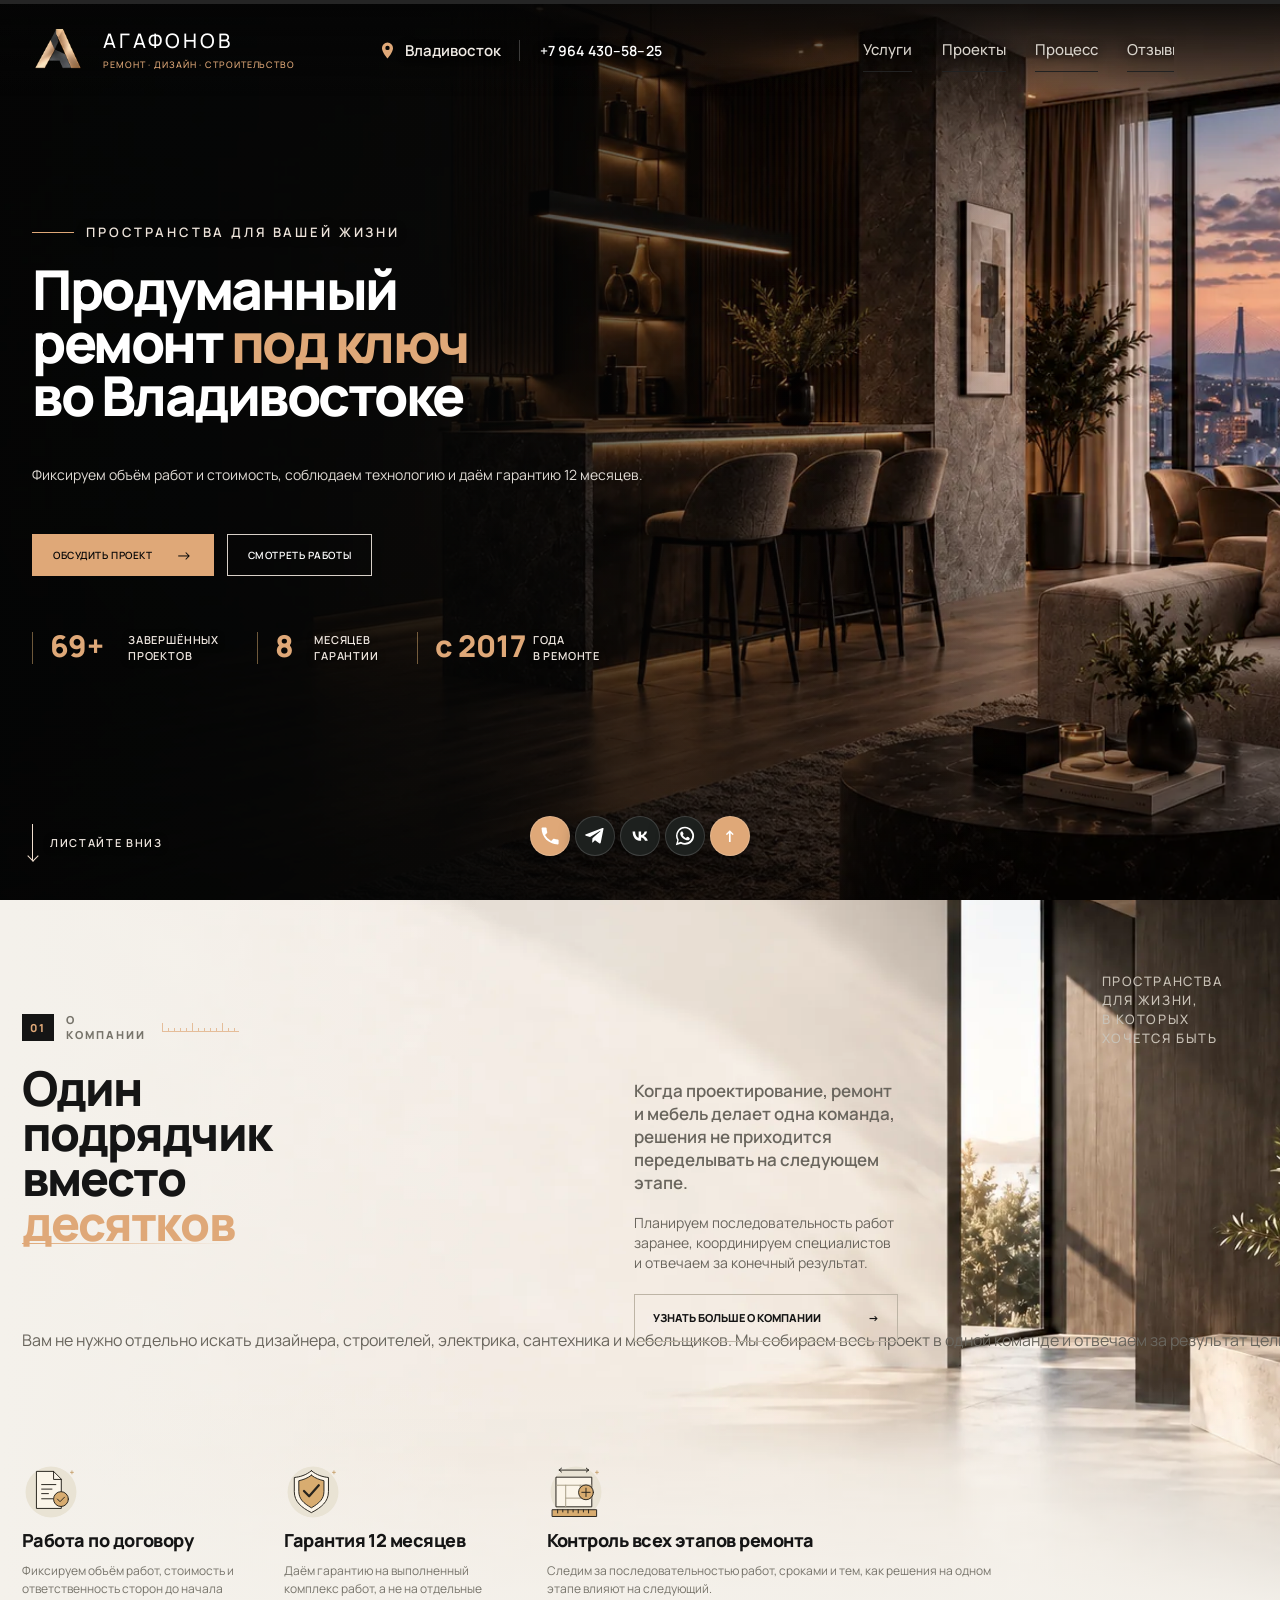
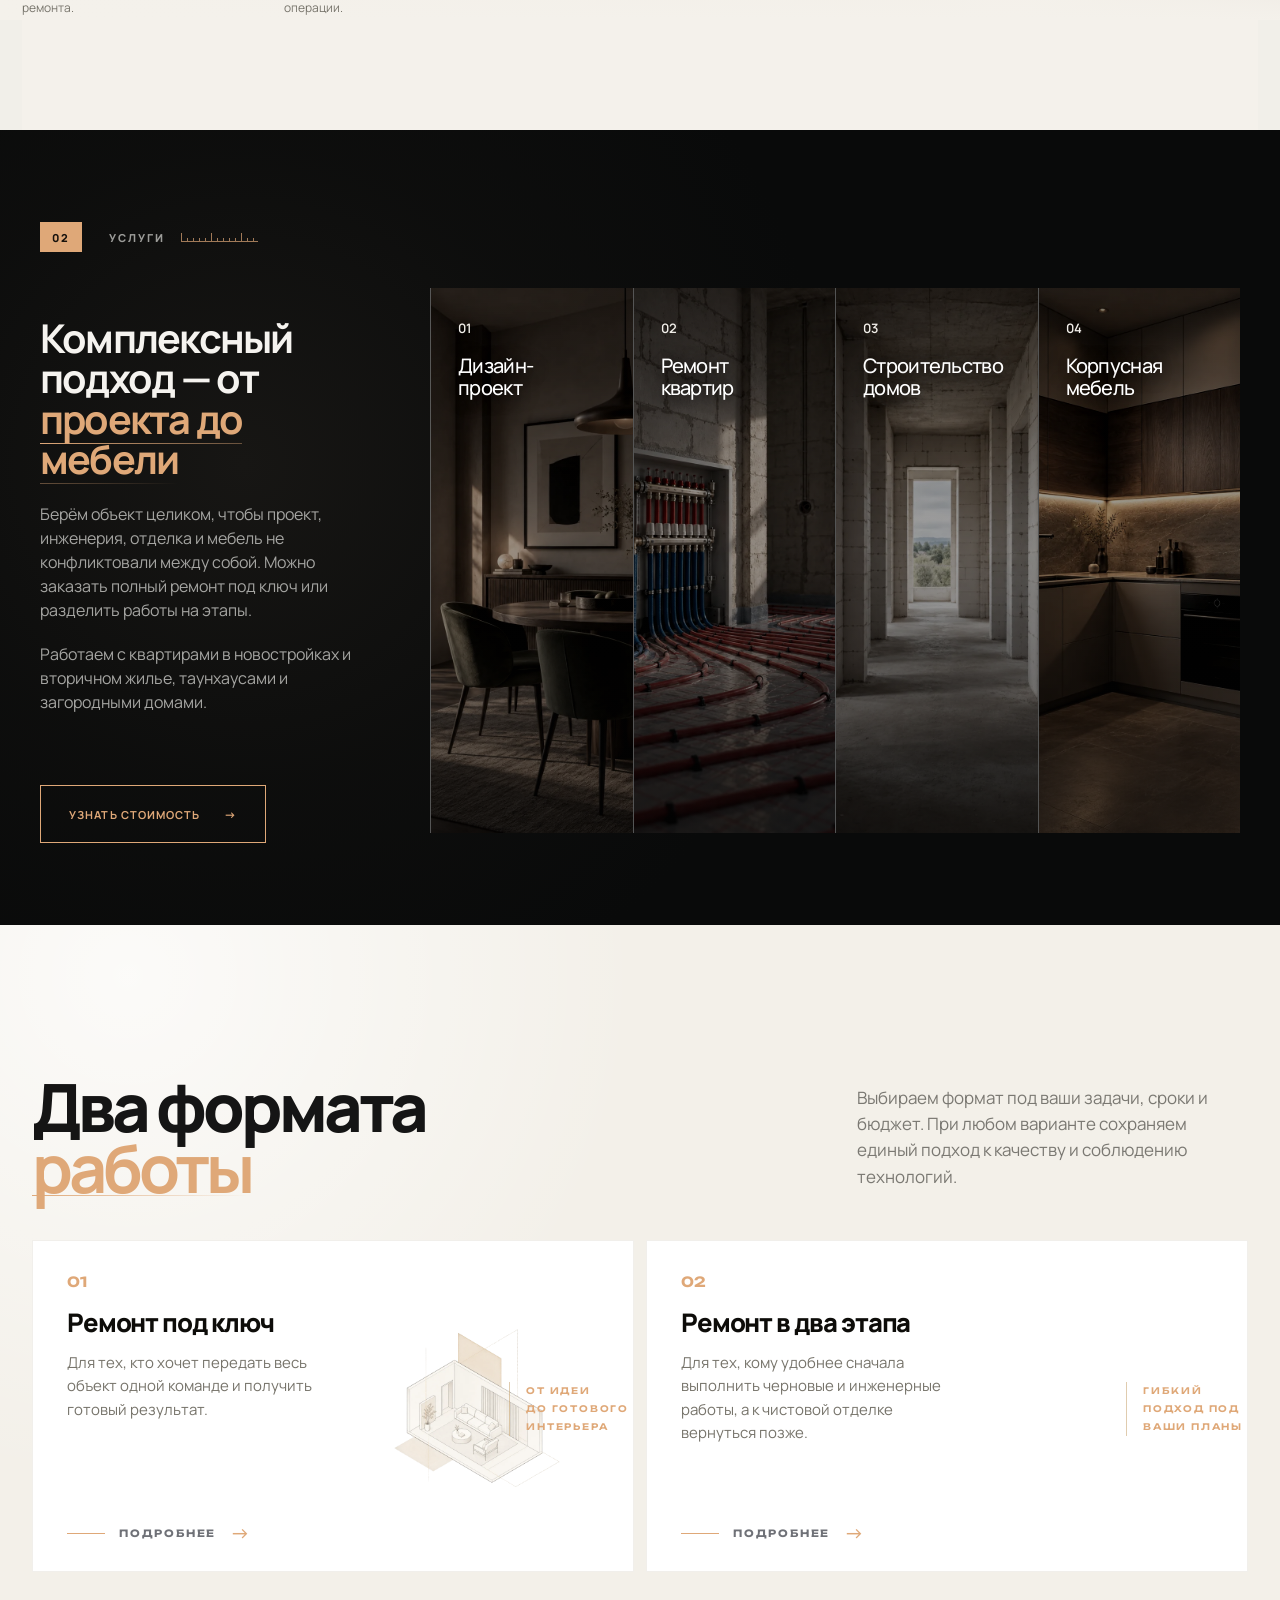
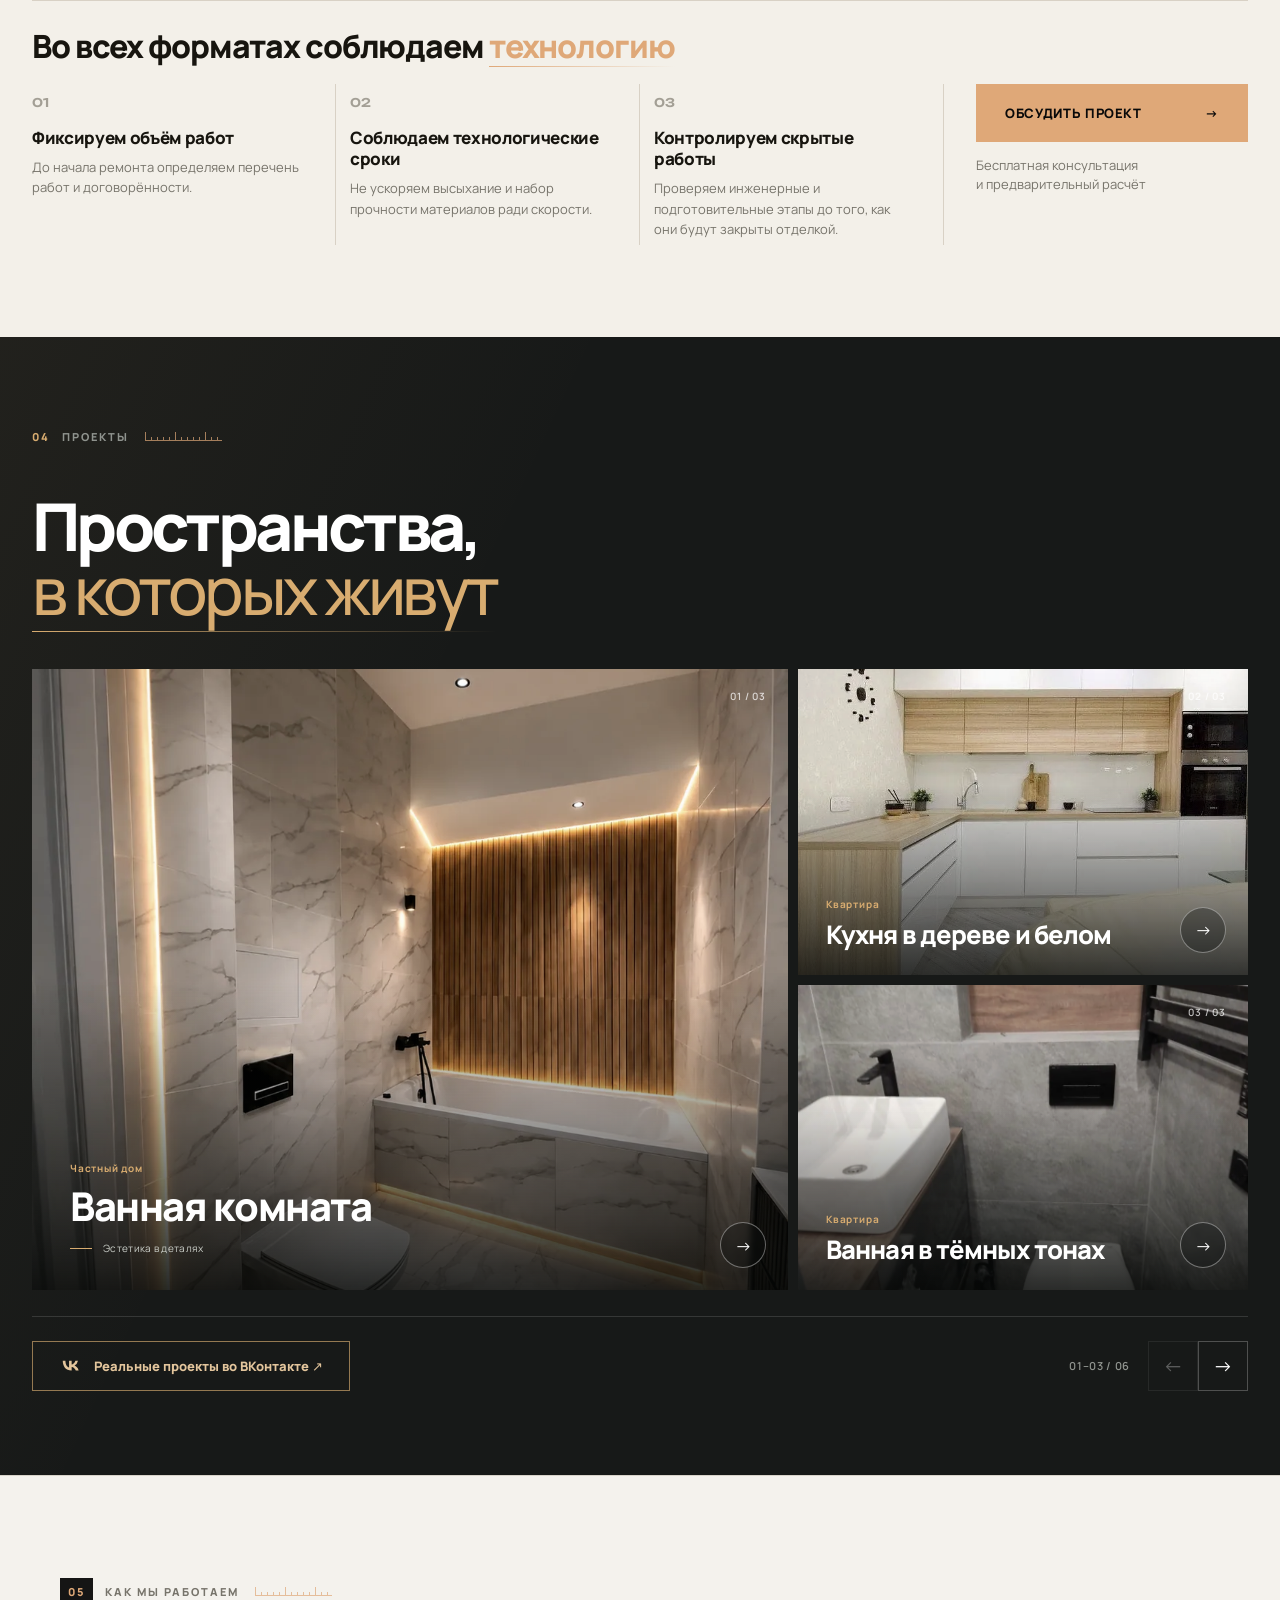
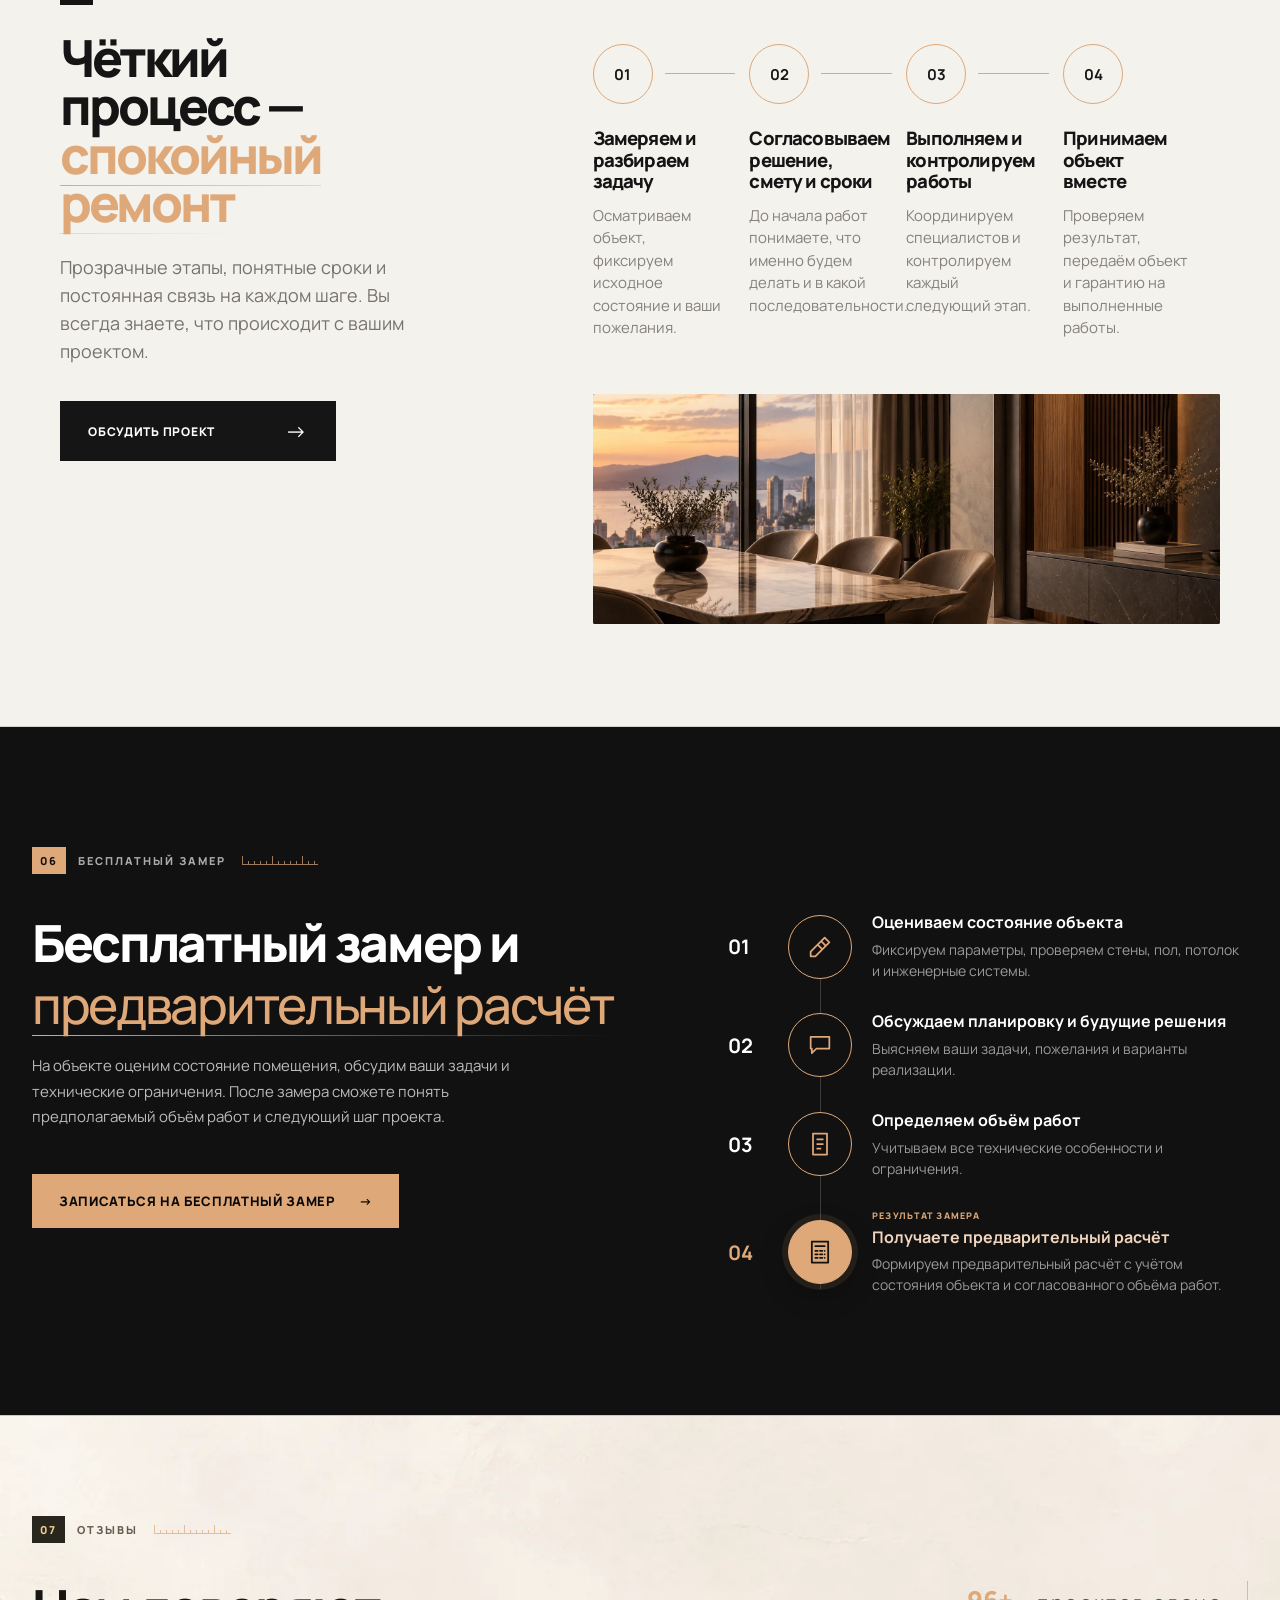
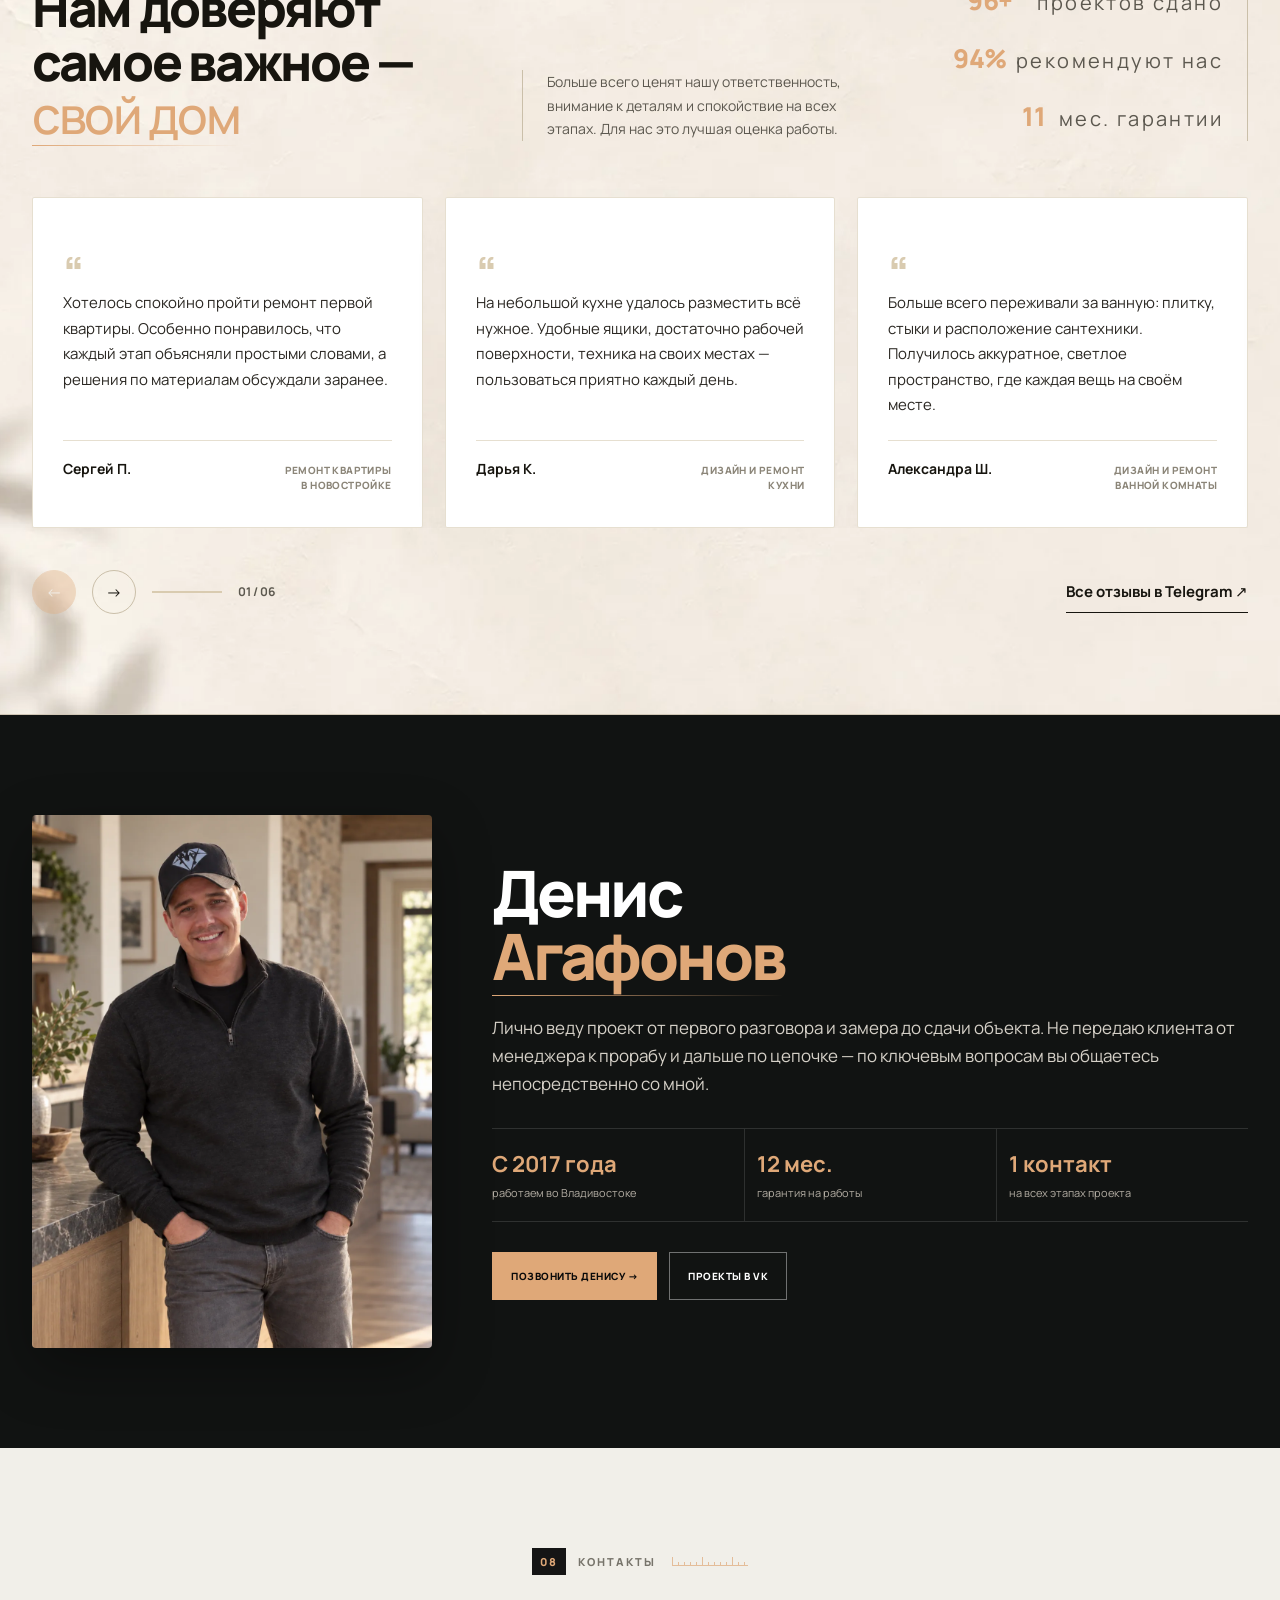
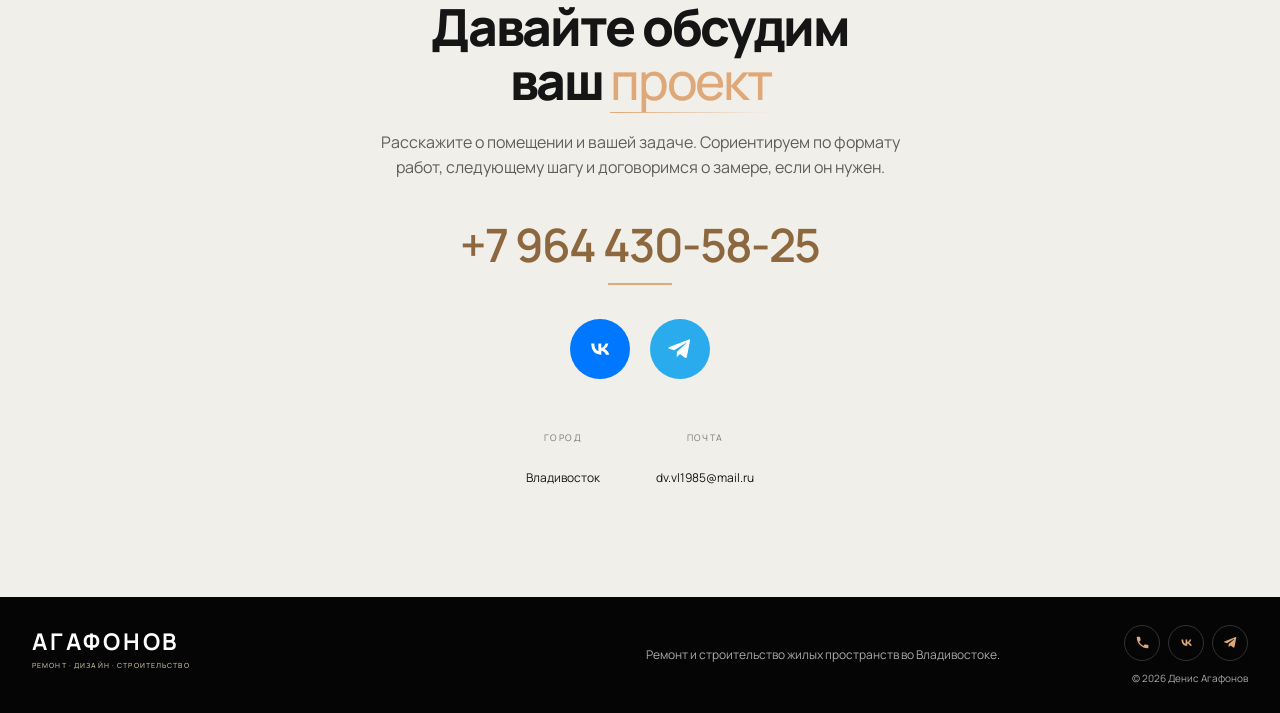
==== commit 170513b9: "Вернуть блок услуг и заголовки, которые не появлялись при прокрутке Скрытые плитки услуг и заголовки" ====
--- a/index.html
+++ b/index.html
@@ -12,7 +12,7 @@
   <link rel="preconnect" href="https://fonts.gstatic.com" crossorigin>
   <link rel="preload" href="assets/hero0.webp" as="image" type="image/webp" fetchpriority="high">
   <link href="https://fonts.googleapis.com/css2?family=Manrope:wght@400;500;600;700;800&family=Unbounded:wght@500;600;700&display=swap" rel="stylesheet">
-  <link rel="stylesheet" href="site.css?v=3">
+  <link rel="stylesheet" href="site.css?v=4">
 </head>
 <body>
   <div class="scroll-progress" aria-hidden="true"><span></span></div>
--- a/site.css
+++ b/site.css
@@ -1389,7 +1389,7 @@
 
   /* Заголовки */
   h2.reveal.visible,.reveal.visible h2{animation:title-rise 1.25s var(--ease-out) backwards;animation-delay:calc(var(--reveal-order,0)*90ms + .05s)}
-  h2.reveal:not(.visible),.reveal:not(.visible) h2{clip-path:inset(100% -5% -25% -5%)}
+  .reveal:not(.visible) h2{clip-path:inset(100% -5% -25% -5%)}
   @keyframes title-rise{from{clip-path:inset(100% -5% -25% -5%);translate:0 .35em}to{clip-path:inset(-25% -5% -25% -5%);translate:0 0}}
 
   /* Подчёркивание акцентов */
@@ -1434,7 +1434,6 @@
 
   /* Услуги */
   .service-seg.reveal.visible{animation:seg-rise 1.3s var(--ease-out) backwards;animation-delay:calc(var(--reveal-order,0)*110ms)}
-  .service-seg.reveal:not(.visible){clip-path:inset(100% 0 0 0)}
   .service-seg__media{transition-property:transform,filter,scale;transition-duration:.8s,.8s,1.8s}
   .service-seg:not(.visible) .service-seg__media{scale:1.22}
   @keyframes seg-rise{from{clip-path:inset(100% 0 0 0)}to{clip-path:inset(0 0 0 0)}}
